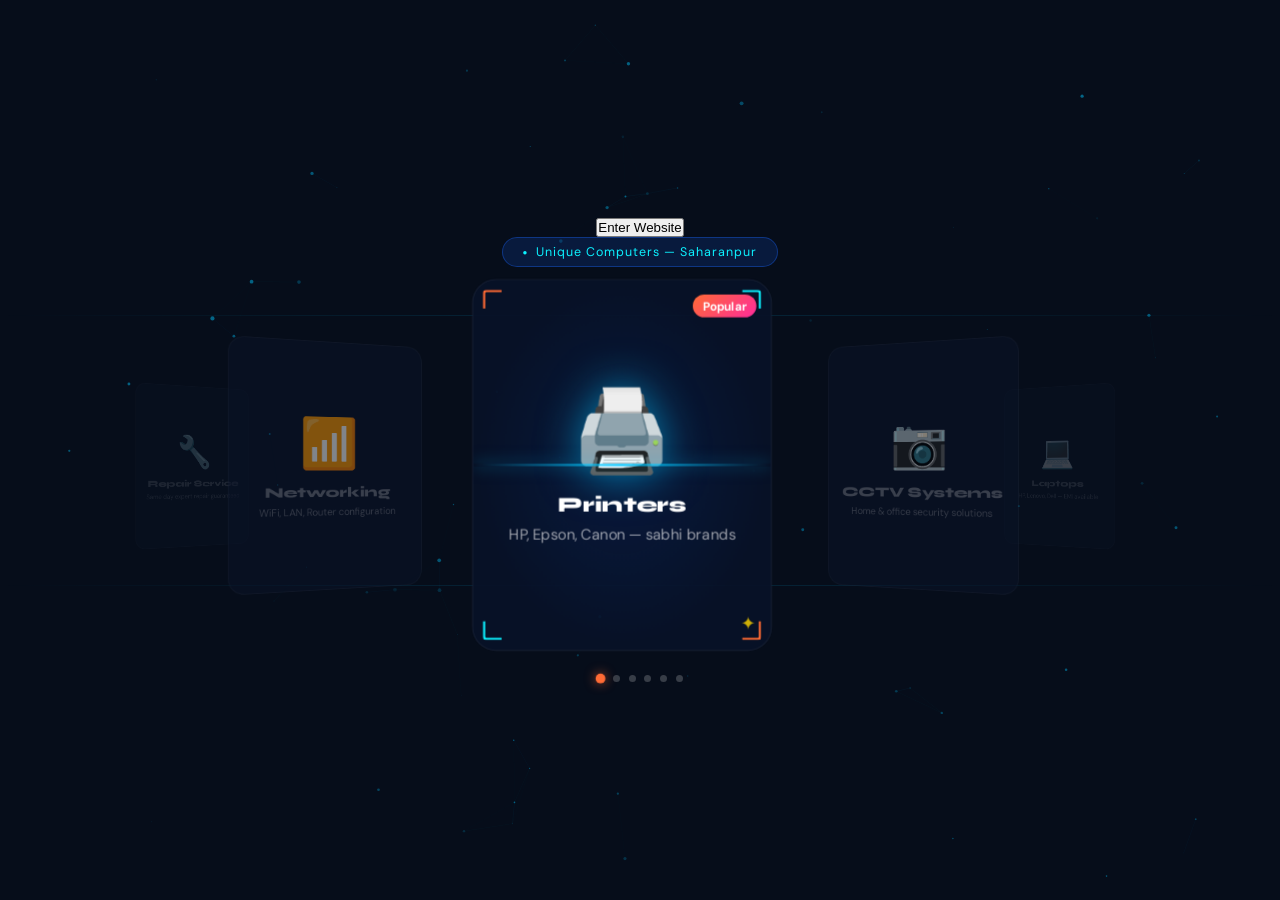
==== index.html @ 64c336fc "Remove website entry button from index.html Removed the fixed position button for entering the websi" ====
<a href="index.html">
<button>Enter Website</button>
</a>
<html lang="en">
<head>
<meta charset="UTF-8">
<meta name="viewport" content="width=device-width, initial-scale=1.0">
<title>Unique Computers - Saharanpur</title>
<link href="https://fonts.googleapis.com/css2?family=Syne:wght@700;800;900&family=DM+Sans:wght@400;500&display=swap" rel="stylesheet">
<style>
* { margin: 0; padding: 0; box-sizing: border-box; }
body {
  background: #060D1A; font-family: 'DM Sans', sans-serif;
  height: 100vh; width: 100vw; overflow: hidden;
  display: flex; flex-direction: column;
  align-items: center; justify-content: center;
}
canvas { position: fixed; inset: 0; z-index: 0; pointer-events: none; }
.h-line { position: fixed; left: 0; right: 0; height: 1px; background: linear-gradient(90deg, transparent, rgba(0,198,255,0.15), transparent); z-index: 1; }

/* ── PHASE 1: CAROUSEL ── */
#phase1 {
  position: relative; z-index: 2;
  display: flex; flex-direction: column; align-items: center; width: 100%;
  transition: opacity 0.8s ease;
}
#phase1.fadeout { opacity: 0; pointer-events: none; }

.hero-tag {
  display: inline-flex; align-items: center; gap: 0.5rem;
  background: rgba(20,82,204,0.2); border: 1px solid rgba(20,82,204,0.5);
  color: #0CF2FF; padding: 0.4rem 1.2rem; border-radius: 100px;
  font-size: 0.78rem; letter-spacing: 1px; margin-bottom: 1.5rem;
}
.hero-tag::before { content: '●'; font-size: 0.5rem; animation: blink 1.5s infinite; }
@keyframes blink { 0%,100%{opacity:1}50%{opacity:0.2} }

.carousel-scene {
  width: 100%; display: flex; align-items: center; justify-content: center;
  perspective: 1200px; height: 360px;
}
.carousel-3d { position: relative; width: 280px; height: 320px; transform-style: preserve-3d; }
.card-3d { position: absolute; width: 250px; height: 310px; border-radius: 20px; cursor: pointer; }
.card-inner {
  position: absolute; inset: 0; border-radius: 20px;
  background: rgba(8,18,40,0.92); border: 1px solid rgba(255,255,255,0.06);
  display: flex; flex-direction: column; align-items: center; justify-content: center;
  overflow: hidden; z-index: 1;
}
.card-glow { position: absolute; inset: -2px; border-radius: 22px; z-index: 0; opacity: 0; transition: opacity 0.4s; }
.card-3d.active .card-glow { opacity: 1; animation: rotateBorder 3s linear infinite; }
@keyframes rotateBorder {
  0%   { background: conic-gradient(from 0deg,   #FF6B35,#1452CC,#0CF2FF,#1452CC,#FF6B35); }
  100% { background: conic-gradient(from 360deg, #FF6B35,#1452CC,#0CF2FF,#1452CC,#FF6B35); }
}
.scan {
  position: absolute; left: 0; right: 0; height: 2px;
  background: linear-gradient(90deg,transparent,rgba(0,198,255,0.9),transparent);
  box-shadow: 0 0 12px rgba(0,198,255,0.6); z-index: 3; opacity: 0;
}
.card-3d.active .scan { opacity: 1; animation: scanLine 2.5s ease-in-out infinite; }
@keyframes scanLine { 0%{top:0%;opacity:0}10%{opacity:1}90%{opacity:1}100%{top:100%;opacity:0} }
.c { position: absolute; width: 16px; height: 16px; z-index: 4; opacity: 0; transition: opacity 0.4s; }
.card-3d.active .c { opacity: 1; }
.c.tl{top:8px;left:8px;border-top:2px solid #FF6B35;border-left:2px solid #FF6B35;border-radius:3px 0 0 0}
.c.tr{top:8px;right:8px;border-top:2px solid #0CF2FF;border-right:2px solid #0CF2FF;border-radius:0 3px 0 0}
.c.bl{bottom:8px;left:8px;border-bottom:2px solid #0CF2FF;border-left:2px solid #0CF2FF;border-radius:0 0 0 3px}
.c.br{bottom:8px;right:8px;border-bottom:2px solid #FF6B35;border-right:2px solid #FF6B35;border-radius:0 0 3px 0}
.card-emoji {
  font-size: 3.8rem; margin-bottom: 0.7rem; position: relative; z-index: 2;
  transition: transform 0.4s; filter: drop-shadow(0 0 0px rgba(0,198,255,0));
}
.card-3d.active .card-emoji {
  filter: drop-shadow(0 0 16px rgba(0,198,255,0.6));
  transform: scale(1.1); animation: floatEmoji 3s ease-in-out infinite;
}
@keyframes floatEmoji { 0%,100%{transform:scale(1.1) translateY(0)}50%{transform:scale(1.1) translateY(-7px)} }
.card-title {
  font-family:'Syne',sans-serif; font-weight:800; font-size:1.1rem; color:white;
  margin-bottom:0.3rem; text-align:center; position:relative; z-index:2; opacity:0.4; transition:opacity 0.4s;
}
.card-3d.active .card-title { opacity: 1; }
.card-desc {
  font-size:0.78rem; color:rgba(255,255,255,0.35); text-align:center;
  padding:0 1rem; line-height:1.5; position:relative; z-index:2; transition:color 0.4s;
}
.card-3d.active .card-desc { color: rgba(255,255,255,0.6); }
.card-badge {
  position:absolute; top:12px; right:12px;
  background:linear-gradient(135deg,#FF6B35,#FF2D9B);
  color:white; font-size:0.62rem; font-weight:700;
  padding:0.18rem 0.5rem; border-radius:100px; z-index:4; opacity:0; transition:opacity 0.4s;
}
.card-3d.active .card-badge { opacity: 1; }
.card-bg-glow {
  position:absolute; inset:0; border-radius:20px; opacity:0; transition:opacity 0.4s;
  background:radial-gradient(ellipse at center,rgba(20,82,204,0.15) 0%,transparent 70%); z-index:1;
}
.card-3d.active .card-bg-glow { opacity: 1; }
.sparkle { position:absolute; bottom:12px; right:12px; color:rgba(255,215,0,0.8); font-size:0.95rem; z-index:4; opacity:0; }
.card-3d.active .sparkle { opacity:1; animation:sparkAnim 2s ease-in-out infinite; }
@keyframes sparkAnim { 0%,100%{transform:scale(1);opacity:0.5}50%{transform:scale(1.4);opacity:1} }
.nav-dots { display:flex; gap:0.55rem; margin-top:1.5rem; }
.dot { width:7px; height:7px; border-radius:50%; background:rgba(255,255,255,0.2); border:none; cursor:pointer; transition:all 0.3s; }
.dot.active { background:#FF6B35; transform:scale(1.4); box-shadow:0 0 8px rgba(255,107,53,0.7); }

/* ── PHASE 2: Flash + Big Title ── */
#phase2 {
  position: fixed; inset: 0; z-index: 100;
  display: flex; flex-direction: column; align-items: center; justify-content: center;
  background: #060D1A;
  opacity: 0; pointer-events: none;
  transition: opacity 0.5s ease;
}
#phase2.show { opacity: 1; pointer-events: all; }

.flash-overlay {
  position: absolute; inset: 0; background: white; opacity: 0; pointer-events: none; z-index: 5;
}
@keyframes flashAnim {
  0%   { opacity: 0; }
  12%  { opacity: 1; }
  28%  { opacity: 0; }
  45%  { opacity: 0.7; }
  60%  { opacity: 0; }
  75%  { opacity: 0.3; }
  100% { opacity: 0; }
}
.flash-overlay.go { animation: flashAnim 1s ease forwards; }

/* Glow rings */
.glow-ring {
  position: absolute; border-radius: 50%;
  border: 1px solid rgba(12,242,255,0.12);
  pointer-events: none; z-index: 2;
}
.glow-ring:nth-child(2) { width:260px; height:260px; top:50%; left:50%; transform:translate(-50%,-50%); animation:ringPulse 2.5s ease-out infinite; }
.glow-ring:nth-child(3) { width:460px; height:460px; top:50%; left:50%; transform:translate(-50%,-50%); animation:ringPulse 2.5s ease-out 0.4s infinite; }
.glow-ring:nth-child(4) { width:660px; height:660px; top:50%; left:50%; transform:translate(-50%,-50%); animation:ringPulse 2.5s ease-out 0.8s infinite; }
@keyframes ringPulse { 0%{opacity:0.5;transform:translate(-50%,-50%) scale(0.85)} 100%{opacity:0;transform:translate(-50%,-50%) scale(1.15)} }

/* Big brand name */
.big-title-wrap {
  position: relative; z-index: 6; text-align: center;
  opacity: 0; transform: scale(0.4);
  transition: opacity 0.7s ease, transform 0.7s cubic-bezier(0.34,1.56,0.64,1);
}
.big-title-wrap.show { opacity: 1; transform: scale(1); }

.big-title {
  font-family: 'Syne', sans-serif; font-weight: 900;
  font-size: clamp(3rem, 9vw, 6.5rem);
  line-height: 1; letter-spacing: -2px;
  background: linear-gradient(135deg, #FFFFFF 0%, #0CF2FF 50%, #1452CC 100%);
  -webkit-background-clip: text; -webkit-text-fill-color: transparent; background-clip: text;
  filter: drop-shadow(0 0 50px rgba(12,242,255,0.45));
}
.big-subtitle {
  font-family: 'DM Sans', sans-serif; font-size: clamp(0.75rem, 2vw, 1rem);
  color: rgba(255,255,255,0.45); letter-spacing: 5px; text-transform: uppercase; margin-top: 0.6rem;
}

/* ── PHASE 3: Bottom bar ── */
#phase3 {
  position: absolute; bottom: 2.5rem; left: 0; right: 0;
  display: flex; align-items: center; justify-content: center;
  gap: 1.2rem; flex-wrap: wrap; z-index: 6;
  opacity: 0; transform: translateY(35px);
  transition: opacity 0.7s ease, transform 0.8s cubic-bezier(0.34,1.56,0.64,1);
}
#phase3.show { opacity: 1; transform: translateY(0); }

.social-tabs { display: flex; gap: 0.55rem; }
.social-tab {
  width: 44px; height: 44px; border-radius: 12px;
  display: flex; align-items: center; justify-content: center;
  text-decoration: none; font-size: 1.1rem;
  border: 1px solid rgba(255,255,255,0.1);
  background: rgba(255,255,255,0.05);
  transition: all 0.25s; position: relative; overflow: hidden;
}
.social-tab span { position: relative; z-index: 1; }
.social-tab::before { content:''; position:absolute; inset:0; opacity:0; transition:opacity 0.25s; }
.social-tab:hover { transform:translateY(-4px); border-color:transparent; box-shadow:0 8px 20px rgba(0,0,0,0.3); }
.social-tab:hover::before { opacity: 1; }
.social-tab.fb::before { background: #1877F2; }
.social-tab.ig::before { background: linear-gradient(135deg,#F58529,#DD2A7B,#8134AF); }
.social-tab.yt::before { background: #FF0000; }
.social-tab.wa::before { background: #25D366; }
.social-tab.tw::before { background: #1DA1F2; }

.divider { width: 1px; height: 30px; background: rgba(255,255,255,0.12); }

.enter-btn {
  display: inline-flex; align-items: center; gap: 0.6rem;
  background: linear-gradient(135deg,#1452CC,#0CF2FF);
  color: white; padding: 0.8rem 2rem; border-radius: 12px;
  text-decoration: none; font-family: 'Syne',sans-serif;
  font-weight: 700; font-size: 0.92rem; letter-spacing: 0.5px;
  border: none; cursor: pointer; transition: all 0.25s;
  box-shadow: 0 4px 25px rgba(20,82,204,0.45);
  position: relative; overflow: hidden;
}
.enter-btn::after { content:''; position:absolute; inset:0; background:linear-gradient(135deg,rgba(255,255,255,0.15),transparent); opacity:0; transition:opacity 0.25s; }
.enter-btn:hover { transform:translateY(-3px); box-shadow:0 10px 35px rgba(20,82,204,0.6); }
.enter-btn:hover::after { opacity: 1; }
.enter-arrow { transition:transform 0.25s; display:inline-block; }
.enter-btn:hover .enter-arrow { transform:translateX(5px); }
</style>
</head>
<body>

<canvas id="canvas"></canvas>
<div class="h-line" style="top:35%"></div>
<div class="h-line" style="top:65%"></div>

<!-- PHASE 1 -->
<div id="phase1">
  <div class="hero-tag">Unique Computers — Saharanpur</div>
  <div class="carousel-scene">
    <div class="carousel-3d" id="carousel3d"></div>
  </div>
  <div class="nav-dots" id="navDots"></div>
</div>

<!-- PHASE 2 + 3 -->
<div id="phase2">
  <div class="flash-overlay" id="flashOverlay"></div>
  <div class="glow-ring"></div>
  <div class="glow-ring"></div>
  <div class="glow-ring"></div>

  <div class="big-title-wrap" id="bigTitle">
    <div class="big-title">UNIQUE<br>COMPUTERS</div>
    <div class="big-subtitle">Saharanpur &nbsp;•&nbsp; Est. 2005</div>
  </div>

  <div id="phase3">
    <div class="social-tabs">
      <a href="https://facebook.com"         target="_blank" class="social-tab fb" title="Facebook"  ><span>📘</span></a>
      <a href="https://instagram.com"        target="_blank" class="social-tab ig" title="Instagram" ><span>📸</span></a>
      <a href="https://youtube.com"          target="_blank" class="social-tab yt" title="YouTube"   ><span>▶️</span></a>
      <a href="https://wa.me/919358485644"   target="_blank" class="social-tab wa" title="WhatsApp"  ><span>💬</span></a>
      <a href="https://twitter.com"          target="_blank" class="social-tab tw" title="Twitter/X" ><span>🐦</span></a>
    </div>
    <div class="divider"></div>
    <a href="index.html" class="enter-btn">🌐 Enter Website <span class="enter-arrow">→</span></a>
  </div>
</div>

<script>
const slides = [
  { emoji:'🖨️', title:'Printers',       desc:'HP, Epson, Canon — sabhi brands', badge:'Popular' },
  { emoji:'📷', title:'CCTV Systems',   desc:'Home & office security solutions', badge:'New'     },
  { emoji:'💻', title:'Laptops',         desc:'HP, Lenovo, Dell — EMI available', badge:'Sale'   },
  { emoji:'🖥️', title:'Desktops',       desc:'Custom assembled ya branded PCs',  badge:'Value'  },
  { emoji:'🔧', title:'Repair Service', desc:'Same day expert repair guaranteed', badge:'Fast'   },
  { emoji:'📶', title:'Networking',     desc:'WiFi, LAN, Router configuration',  badge:'Pro'    },
];

const n = slides.length;
let current = 0;
let autoTimer;
const TOTAL_STEPS = n * 2; // 2 full rounds then stop
let stepCount = 0;
let done = false;

const carousel = document.getElementById('carousel3d');
const dotsEl   = document.getElementById('navDots');

slides.forEach((s, i) => {
  const card = document.createElement('div');
  card.className = 'card-3d';
  card.innerHTML = `
    <div class="card-glow"></div>
    <div class="card-inner">
      <div class="card-bg-glow"></div>
      <div class="scan"></div>
      <div class="c tl"></div><div class="c tr"></div>
      <div class="c bl"></div><div class="c br"></div>
      <div class="card-badge">${s.badge}</div>
      <div class="card-emoji">${s.emoji}</div>
      <div class="card-title">${s.title}</div>
      <div class="card-desc">${s.desc}</div>
      <div class="sparkle">✦</div>
    </div>`;
  carousel.appendChild(card);
});

slides.forEach((_, i) => {
  const d = document.createElement('button');
  d.className = 'dot';
  dotsEl.appendChild(d);
});

function updateCarousel() {
  const cards = carousel.querySelectorAll('.card-3d');
  cards.forEach((card, i) => {
    const offset = ((i - current + n) % n);
    let tx, tz, ry, scale, opacity, zIndex;
    if (offset === 0) {
      tx=0; tz=200; ry=0; scale=1; opacity=1; zIndex=10;
      card.classList.add('active');
    } else if (offset===1 || offset===n-1) {
      const dir = offset===1 ? 1 : -1;
      tx=dir*280; tz=60; ry=dir*-35; scale=0.76; opacity=0.5; zIndex=5;
      card.classList.remove('active');
    } else if (offset===2 || offset===n-2) {
      const dir = offset===2 ? 1 : -1;
      tx=dir*460; tz=-80; ry=dir*-55; scale=0.55; opacity=0.22; zIndex=2;
      card.classList.remove('active');
    } else {
      tx=0; tz=-300; ry=0; scale=0; opacity=0; zIndex=0;
      card.classList.remove('active');
    }
    card.style.transform = `translateX(${tx}px) translateZ(${tz}px) rotateY(${ry}deg) scale(${scale})`;
    card.style.opacity = opacity;
    card.style.zIndex = zIndex;
    card.style.transition = 'transform 0.7s cubic-bezier(0.25,0.46,0.45,0.94), opacity 0.7s ease';
  });
  dotsEl.querySelectorAll('.dot').forEach((d,i) => d.classList.toggle('active', i===current));
}

function autoStep() {
  if (done) return;
  current = (current + 1) % n;
  stepCount++;
  updateCarousel();
  if (stepCount >= TOTAL_STEPS) {
    clearInterval(autoTimer);
    setTimeout(triggerSequence, 700);
  }
}

updateCarousel();
autoTimer = setInterval(autoStep, 2800);

function triggerSequence() {
  done = true;
  // 1. Fade out carousel
  document.getElementById('phase1').classList.add('fadeout');

  setTimeout(() => {
    // 2. Show phase2
    document.getElementById('phase2').classList.add('show');

    // 3. Flash!
    setTimeout(() => {
      document.getElementById('flashOverlay').classList.add('go');

      // 4. Big title zooms in
      setTimeout(() => {
        document.getElementById('bigTitle').classList.add('show');

        // 5. Buttons slide up
        setTimeout(() => {
          document.getElementById('phase3').classList.add('show');
        }, 1000);
      }, 350);
    }, 150);
  }, 700);
}

// Particles
const canvas = document.getElementById('canvas');
const ctx    = canvas.getContext('2d');
function resize() { canvas.width=window.innerWidth; canvas.height=window.innerHeight; }
resize(); window.addEventListener('resize', resize);

const pts = Array.from({length:75}, () => ({
  x:  Math.random()*canvas.width, y:  Math.random()*canvas.height,
  r:  Math.random()*1.8+0.3,
  dx: (Math.random()-.5)*0.35, dy: (Math.random()-.5)*0.35,
  op: Math.random()*0.4+0.08
}));

(function anim(){
  ctx.clearRect(0,0,canvas.width,canvas.height);
  pts.forEach(p => {
    p.x+=p.dx; p.y+=p.dy;
    if(p.x<0)p.x=canvas.width; if(p.x>canvas.width)p.x=0;
    if(p.y<0)p.y=canvas.height; if(p.y>canvas.height)p.y=0;
    ctx.beginPath(); ctx.arc(p.x,p.y,p.r,0,Math.PI*2);
    ctx.fillStyle=`rgba(0,198,255,${p.op})`; ctx.fill();
    pts.forEach(p2=>{
      const dx=p.x-p2.x, dy=p.y-p2.y, d=Math.sqrt(dx*dx+dy*dy);
      if(d<90){ ctx.beginPath(); ctx.moveTo(p.x,p.y); ctx.lineTo(p2.x,p2.y); ctx.strokeStyle=`rgba(0,198,255,${0.05*(1-d/90)})`; ctx.lineWidth=0.5; ctx.stroke(); }
    });
  });
  requestAnimationFrame(anim);
})();
</script>
</body>
</html>
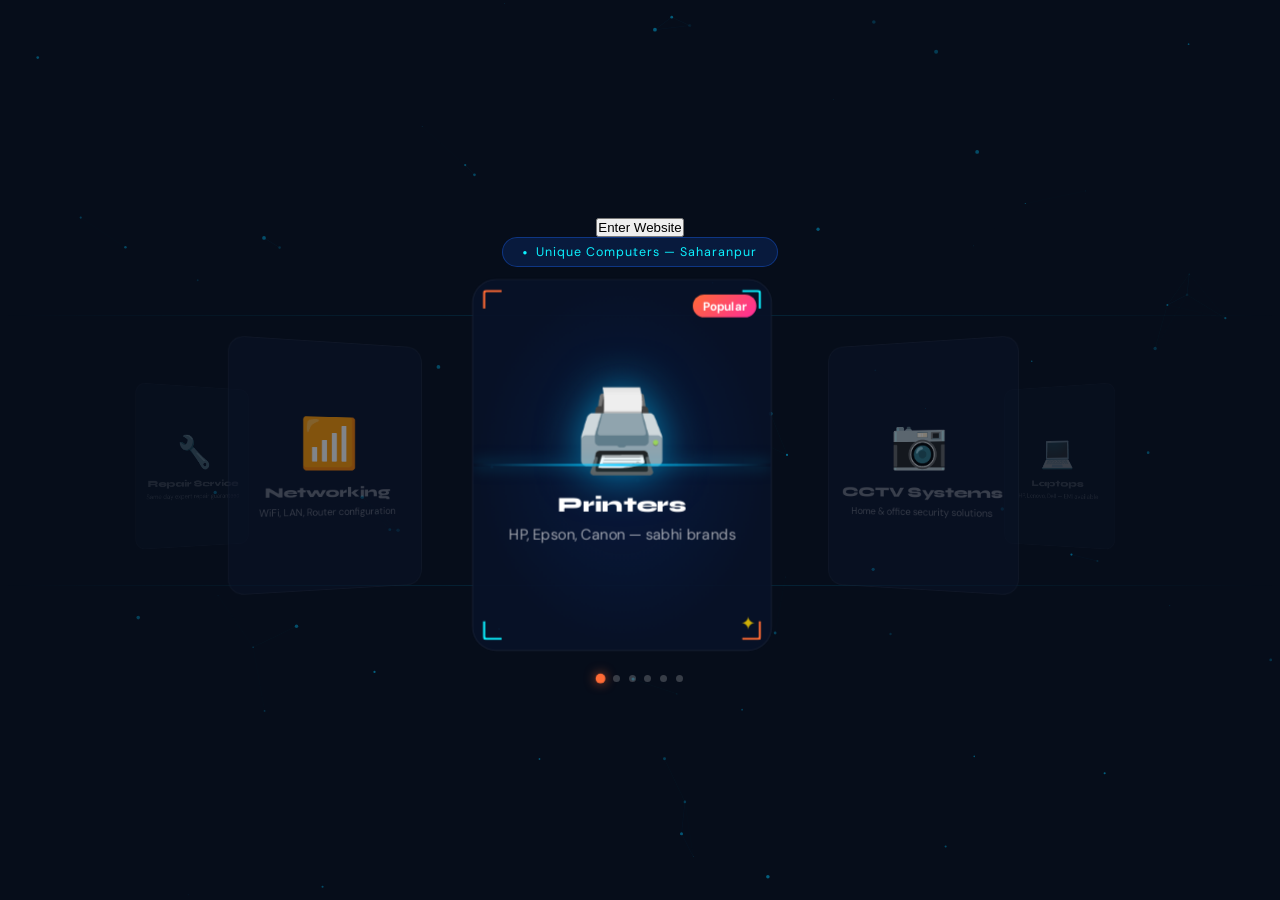
==== commit 6542648e: "Update link in index.html to point to website.html" ====
--- a/index.html
+++ b/index.html
@@ -1,4 +1,4 @@
-<a href="index.html">
+<a href="website.html">
 <button>Enter Website</button>
 </a>
 <html lang="en">
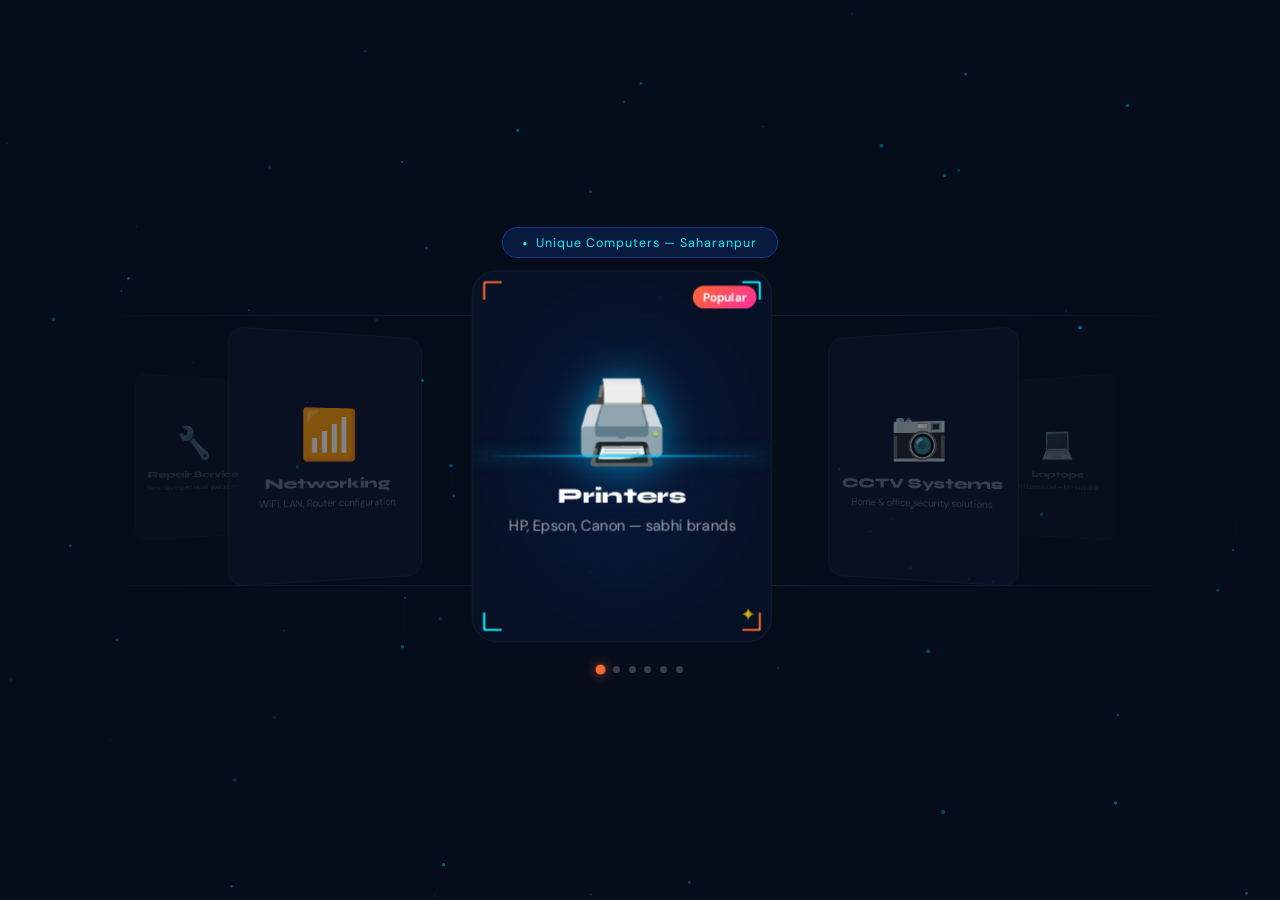
==== commit 2d204dc9: "Remove button link to website" ====
--- a/index.html
+++ b/index.html
@@ -1,6 +1,4 @@
-<a href="website.html">
-<button>Enter Website</button>
-</a>
+<!DOCTYPE html>
 <html lang="en">
 <head>
 <meta charset="UTF-8">
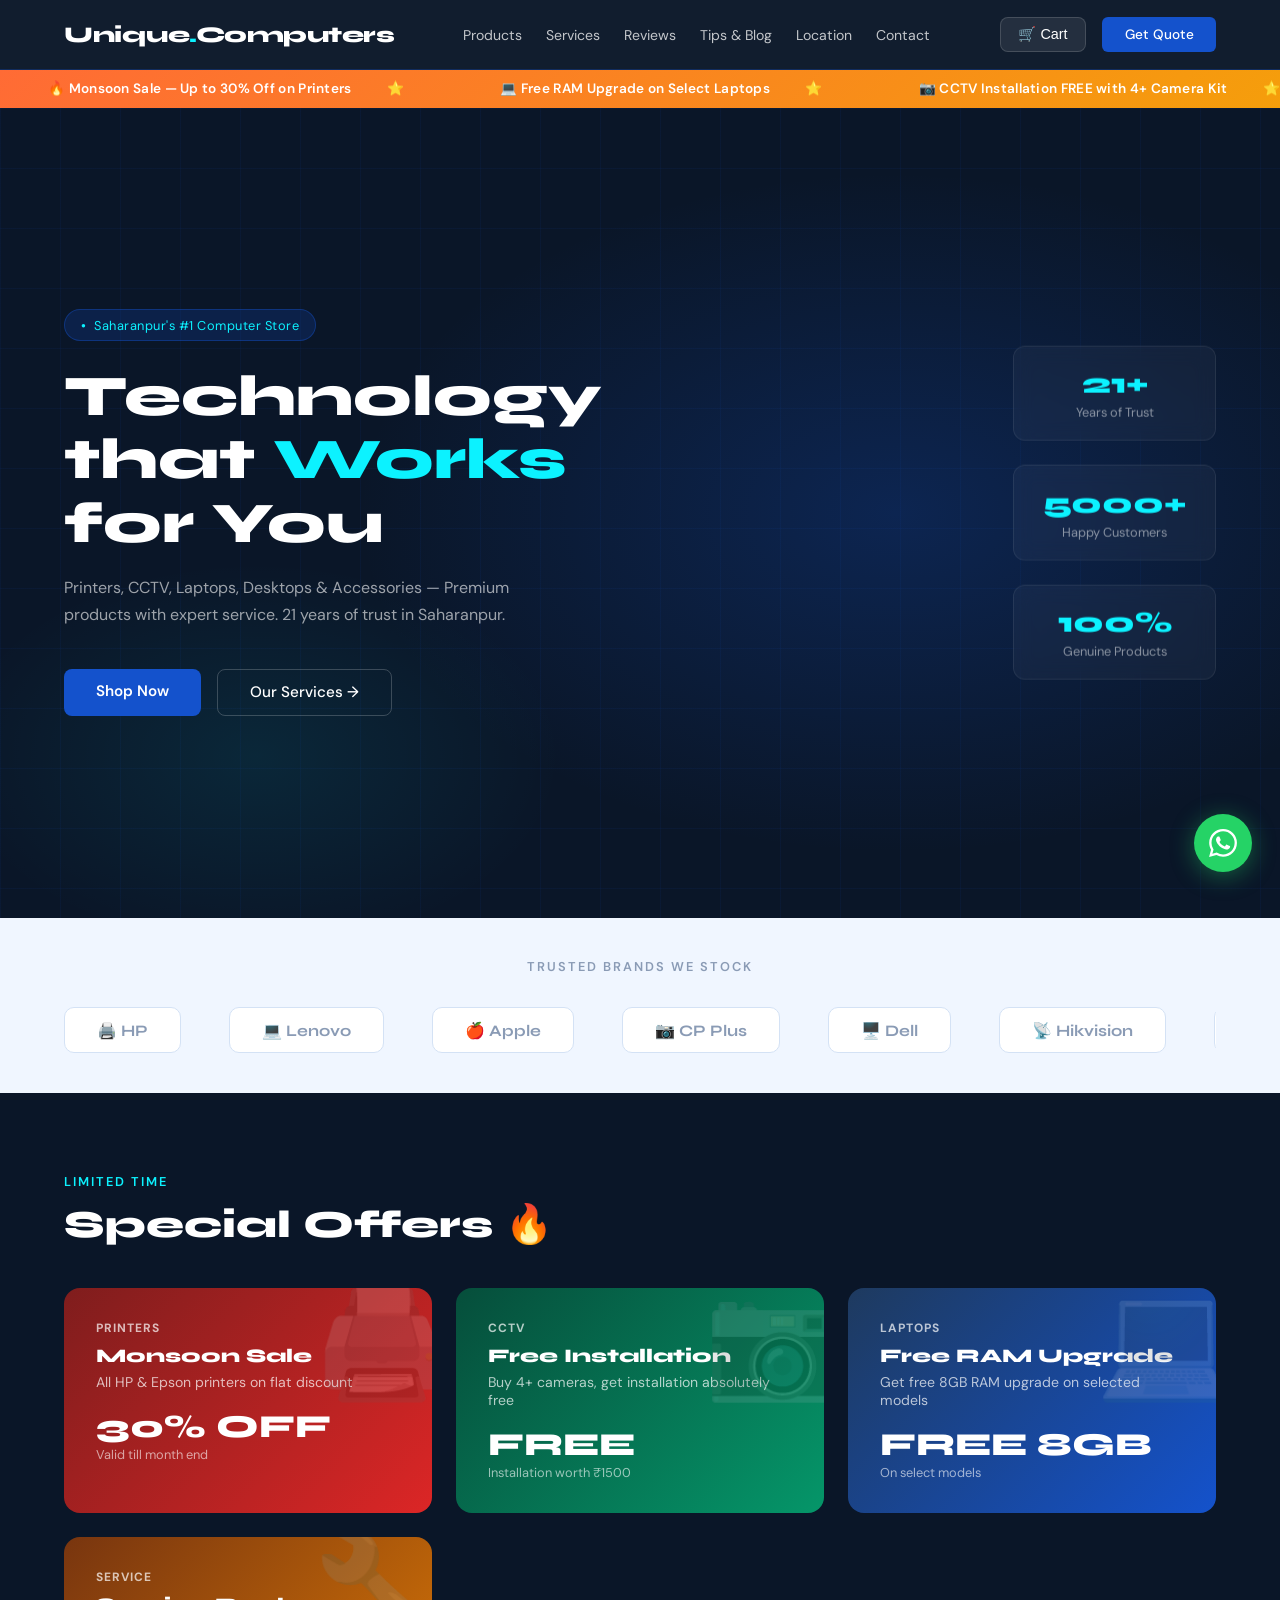
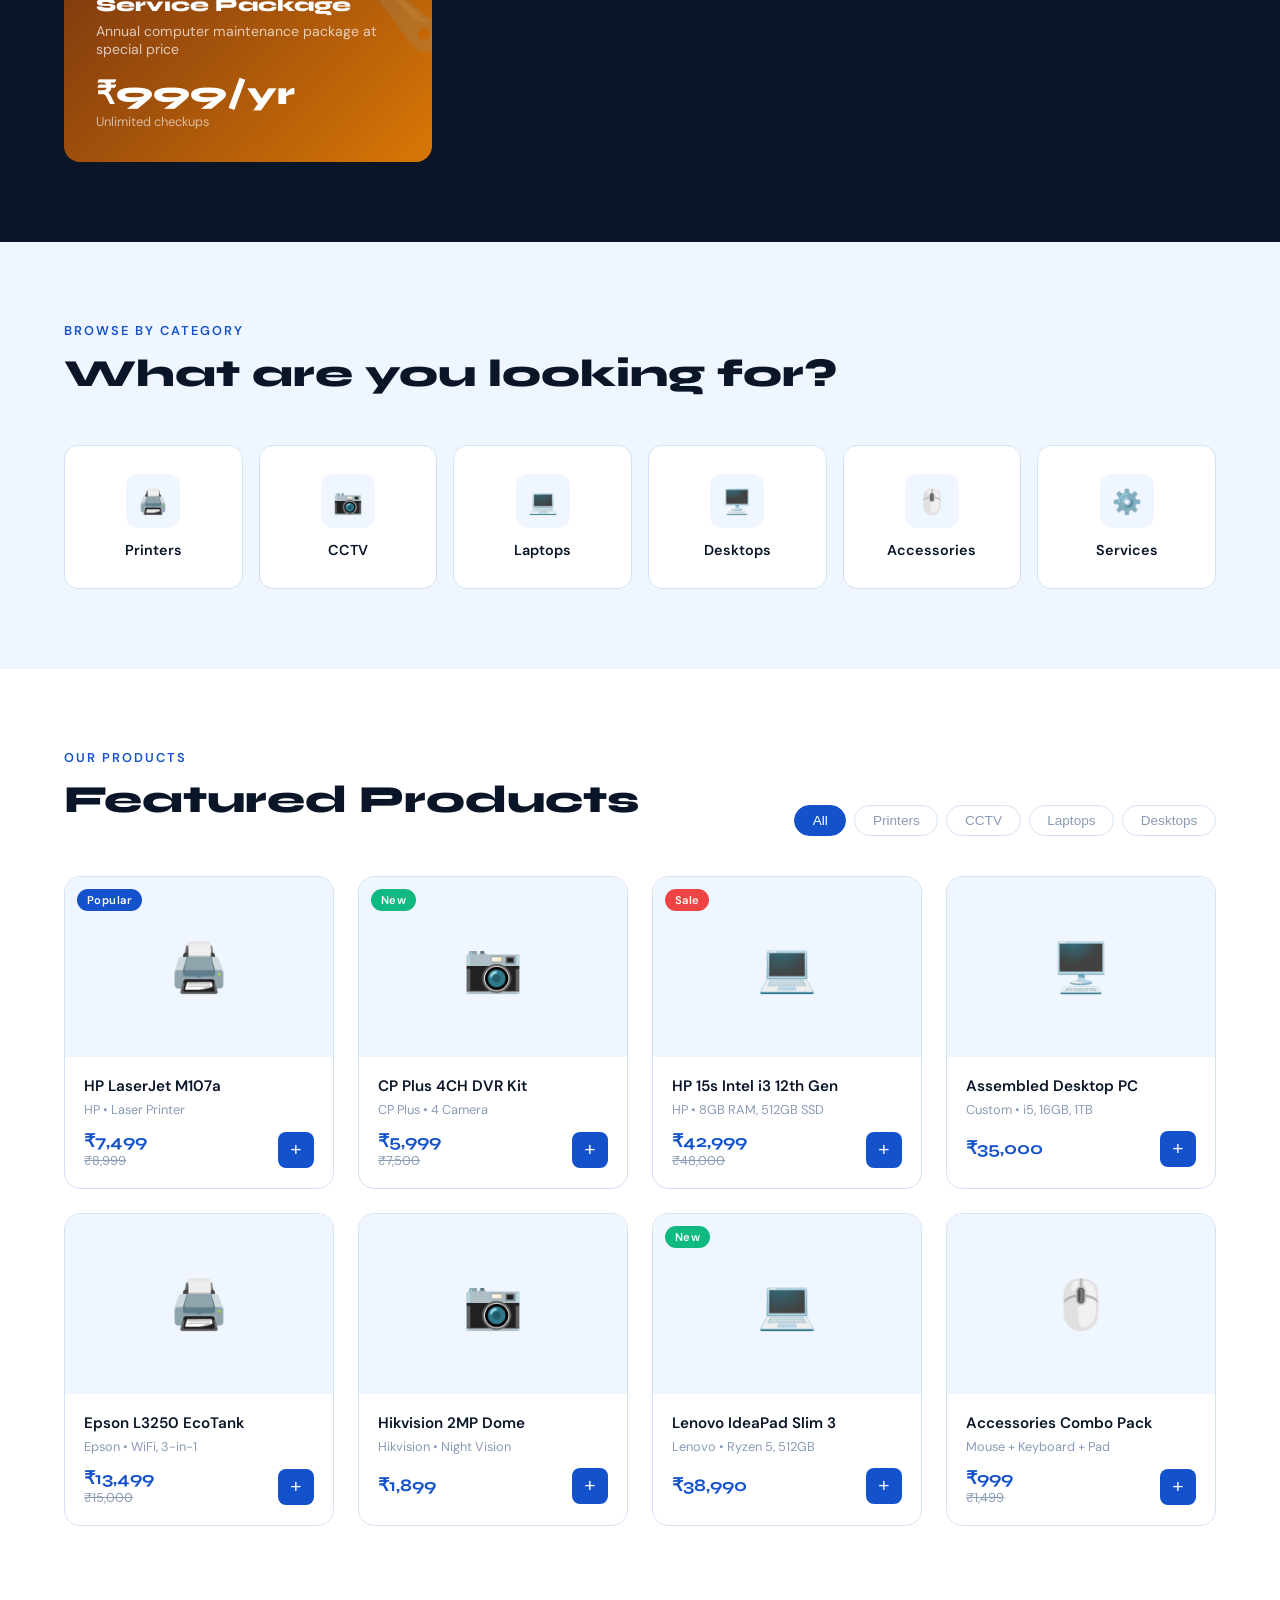
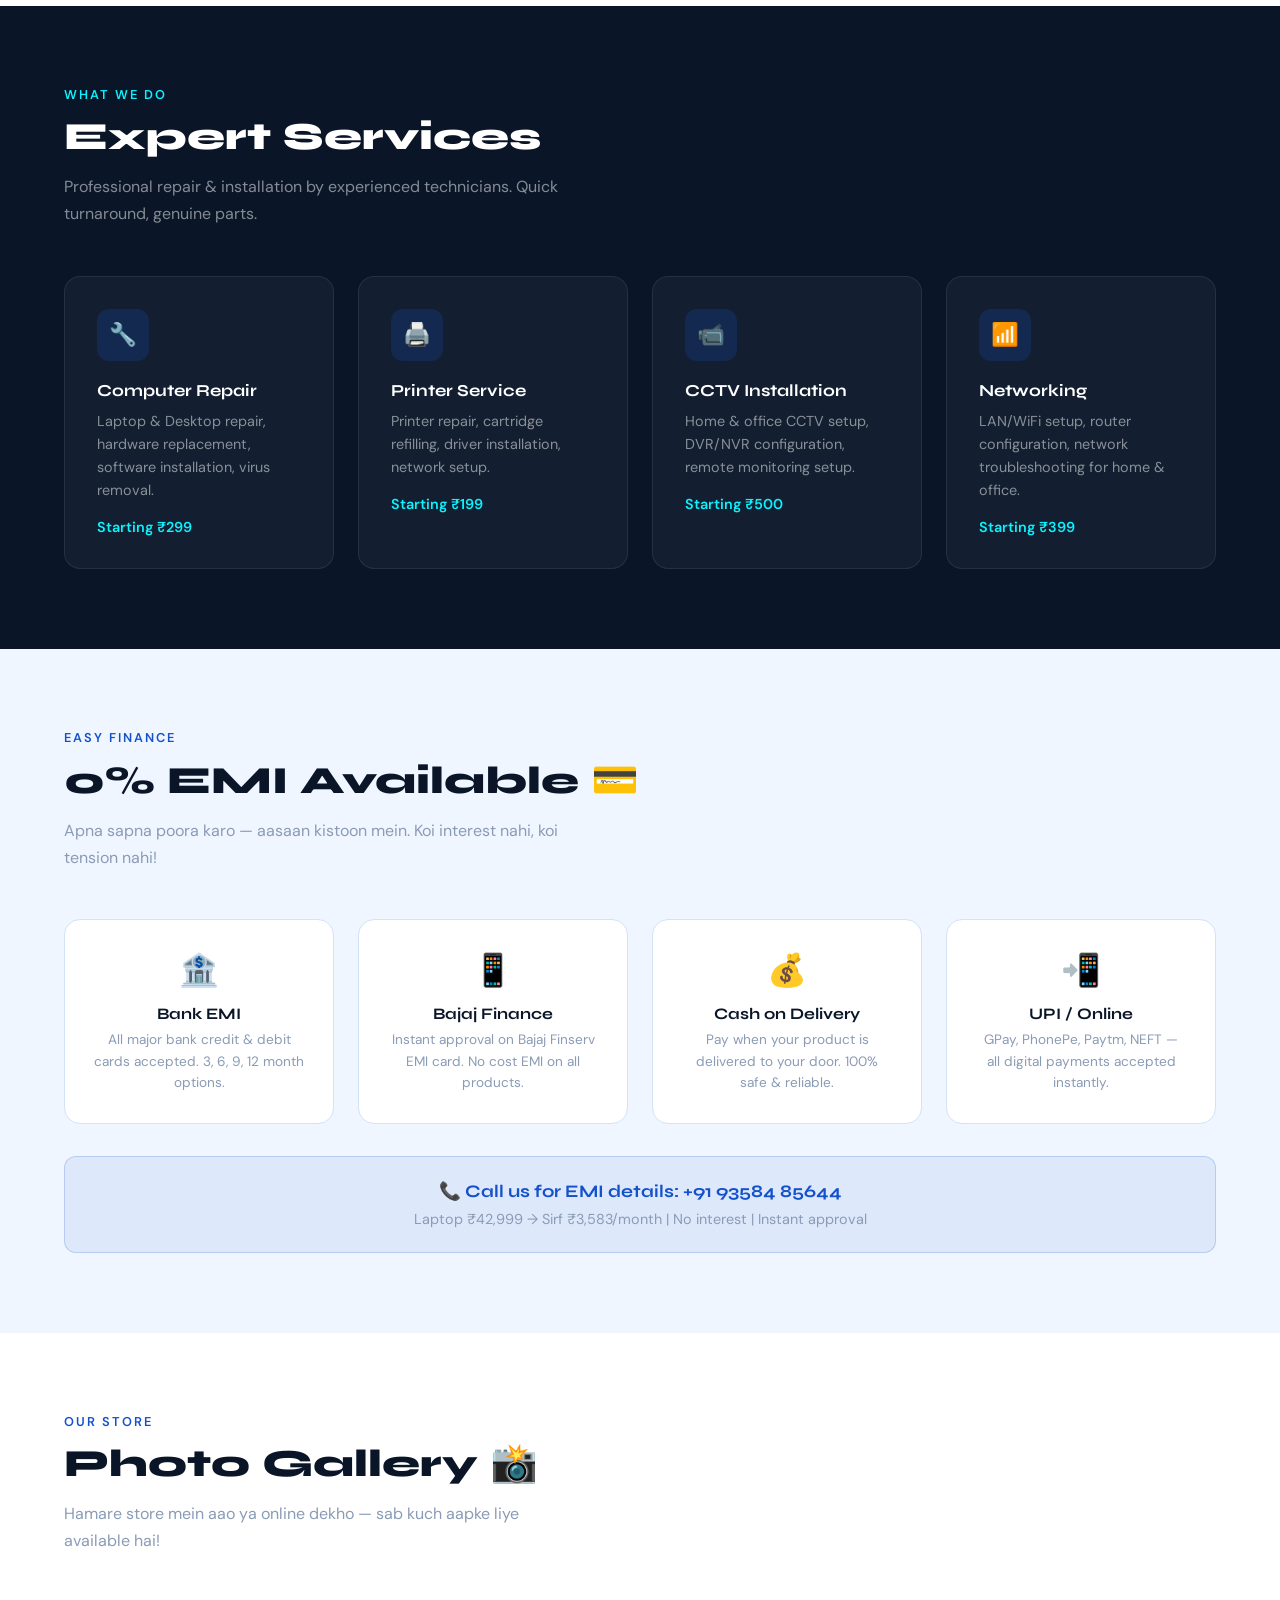
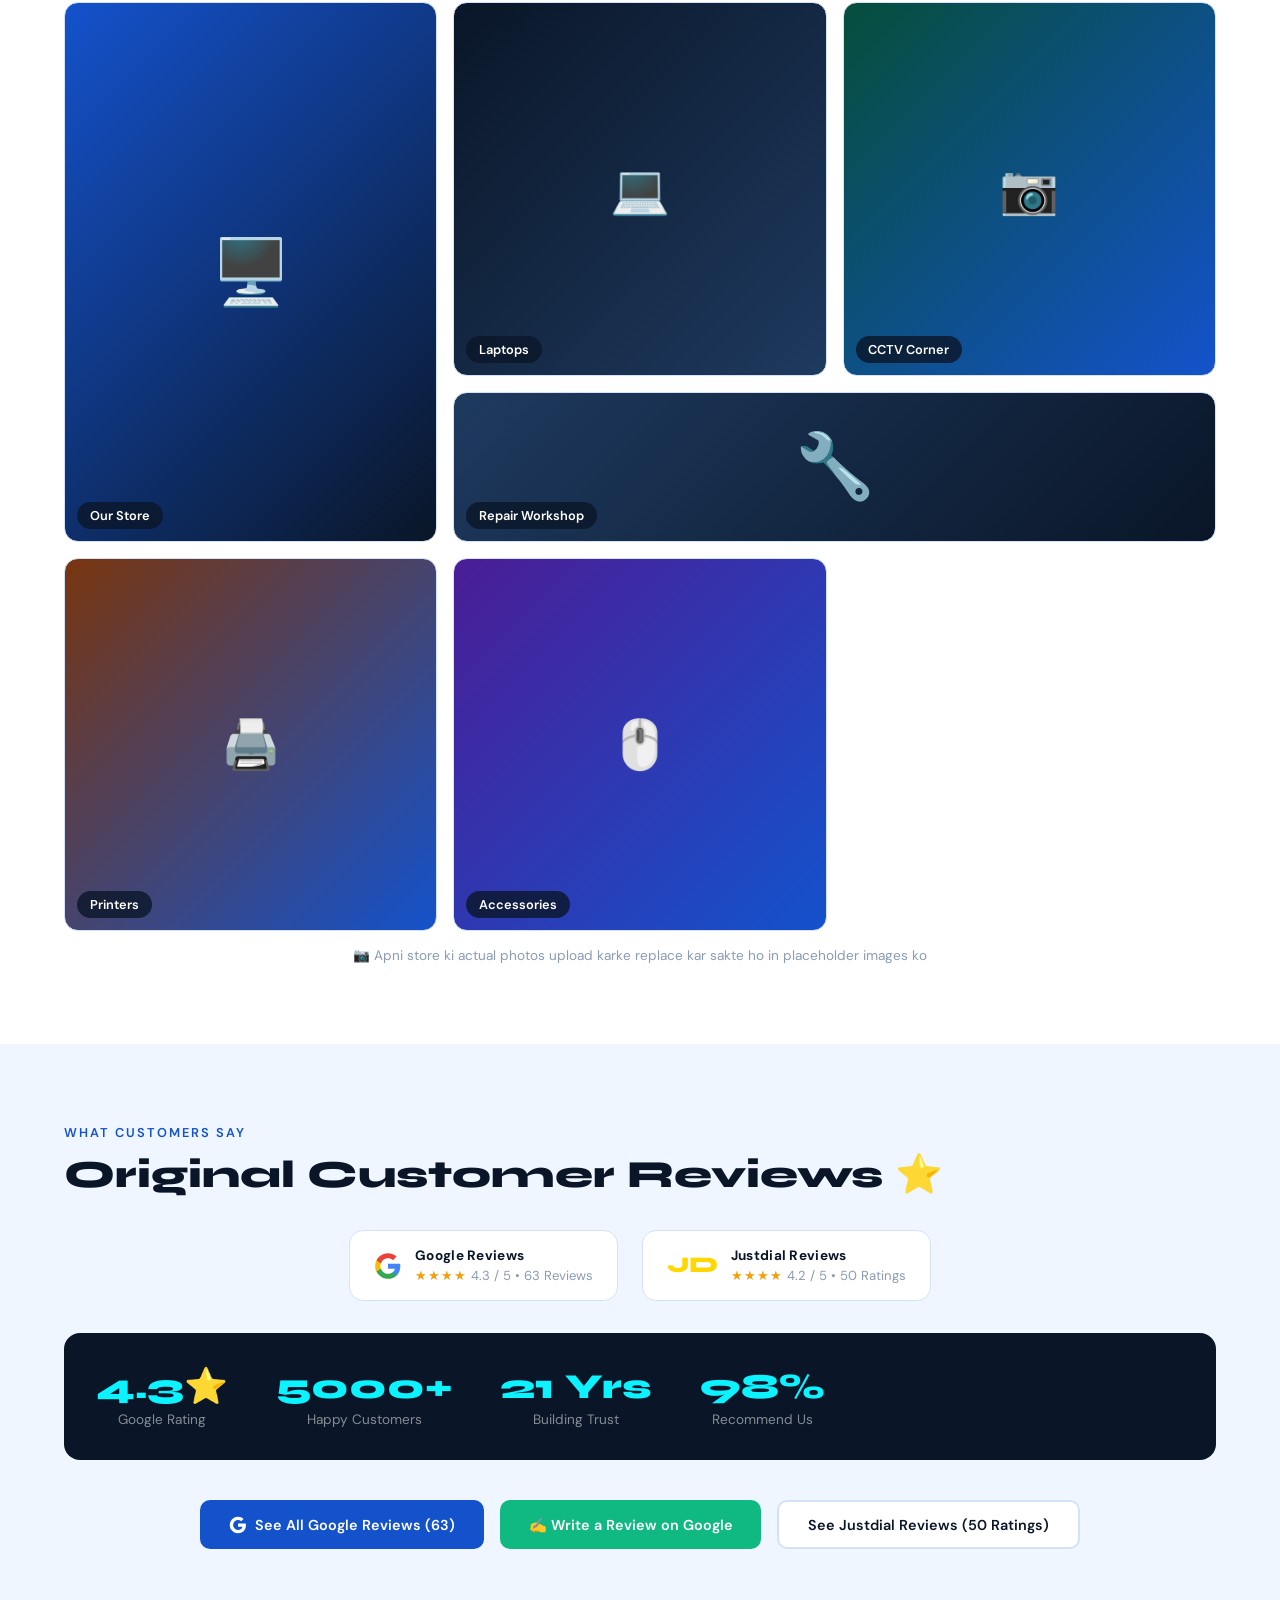
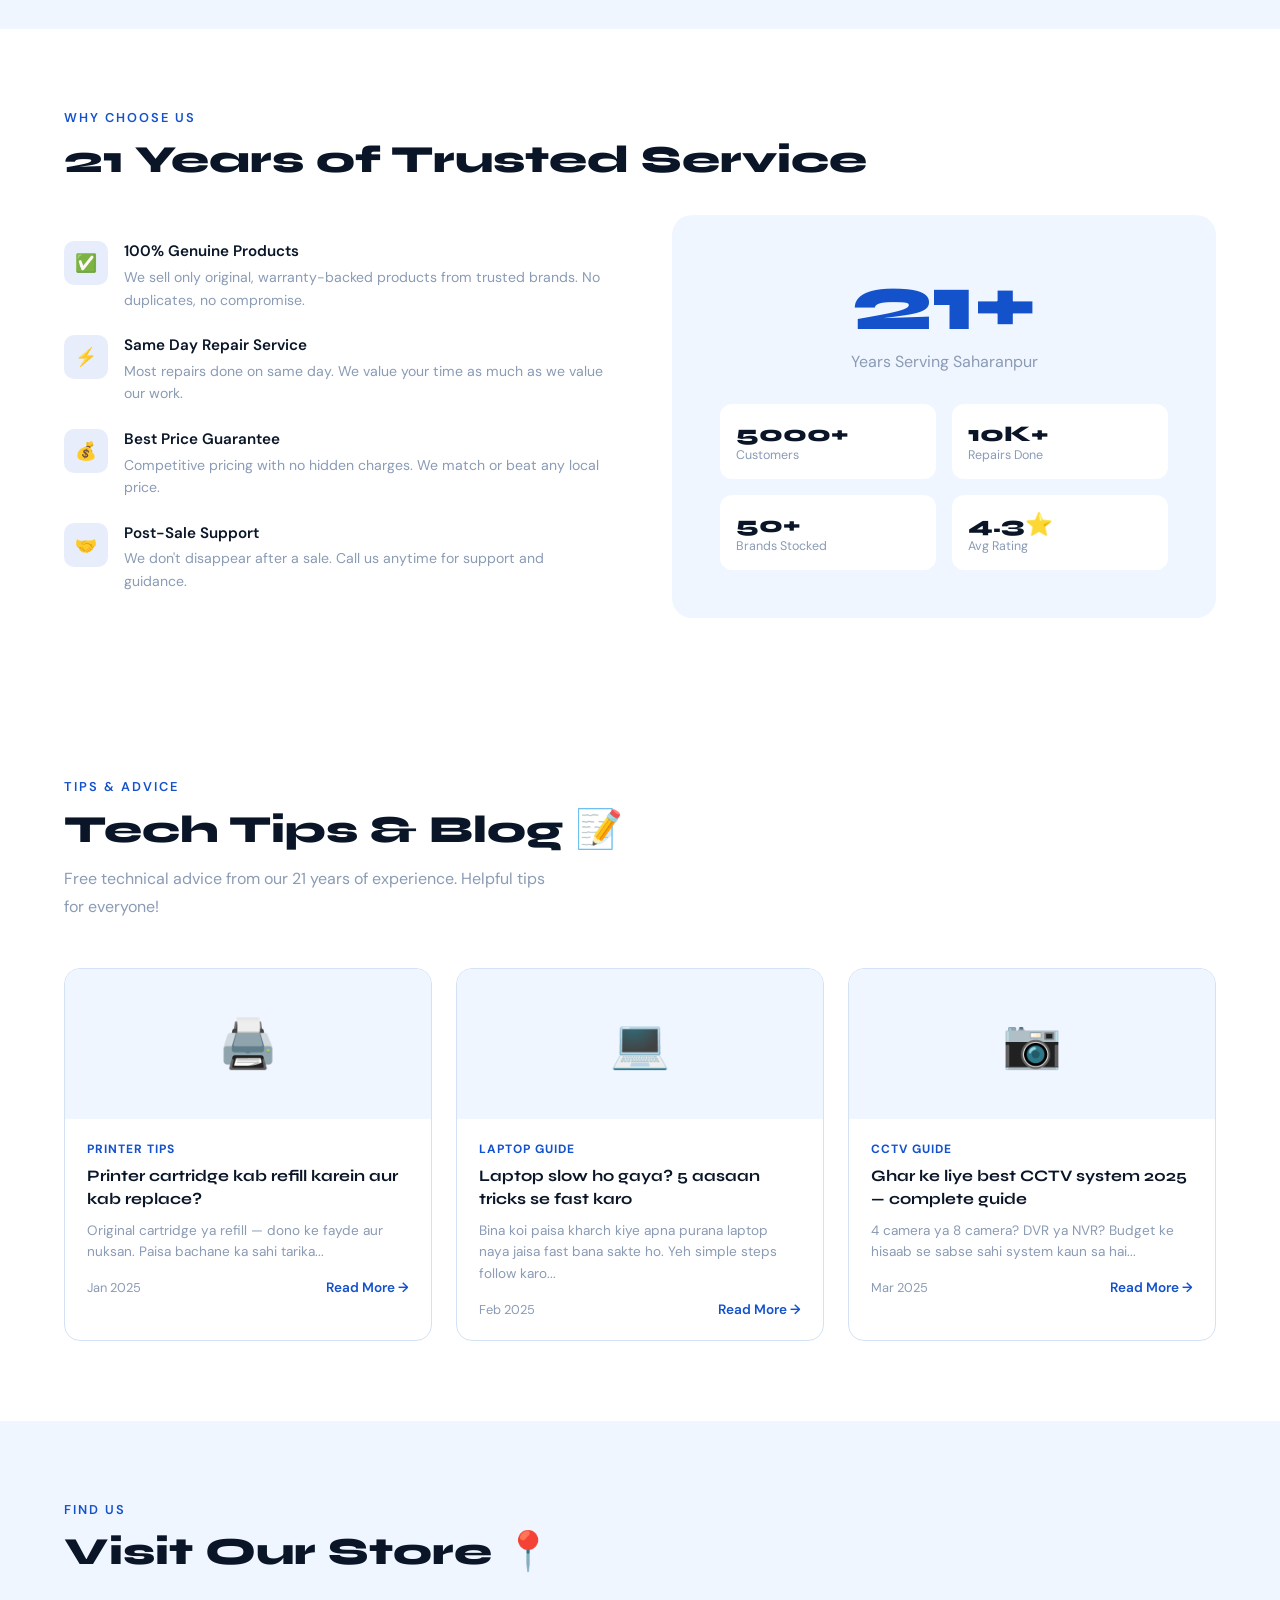
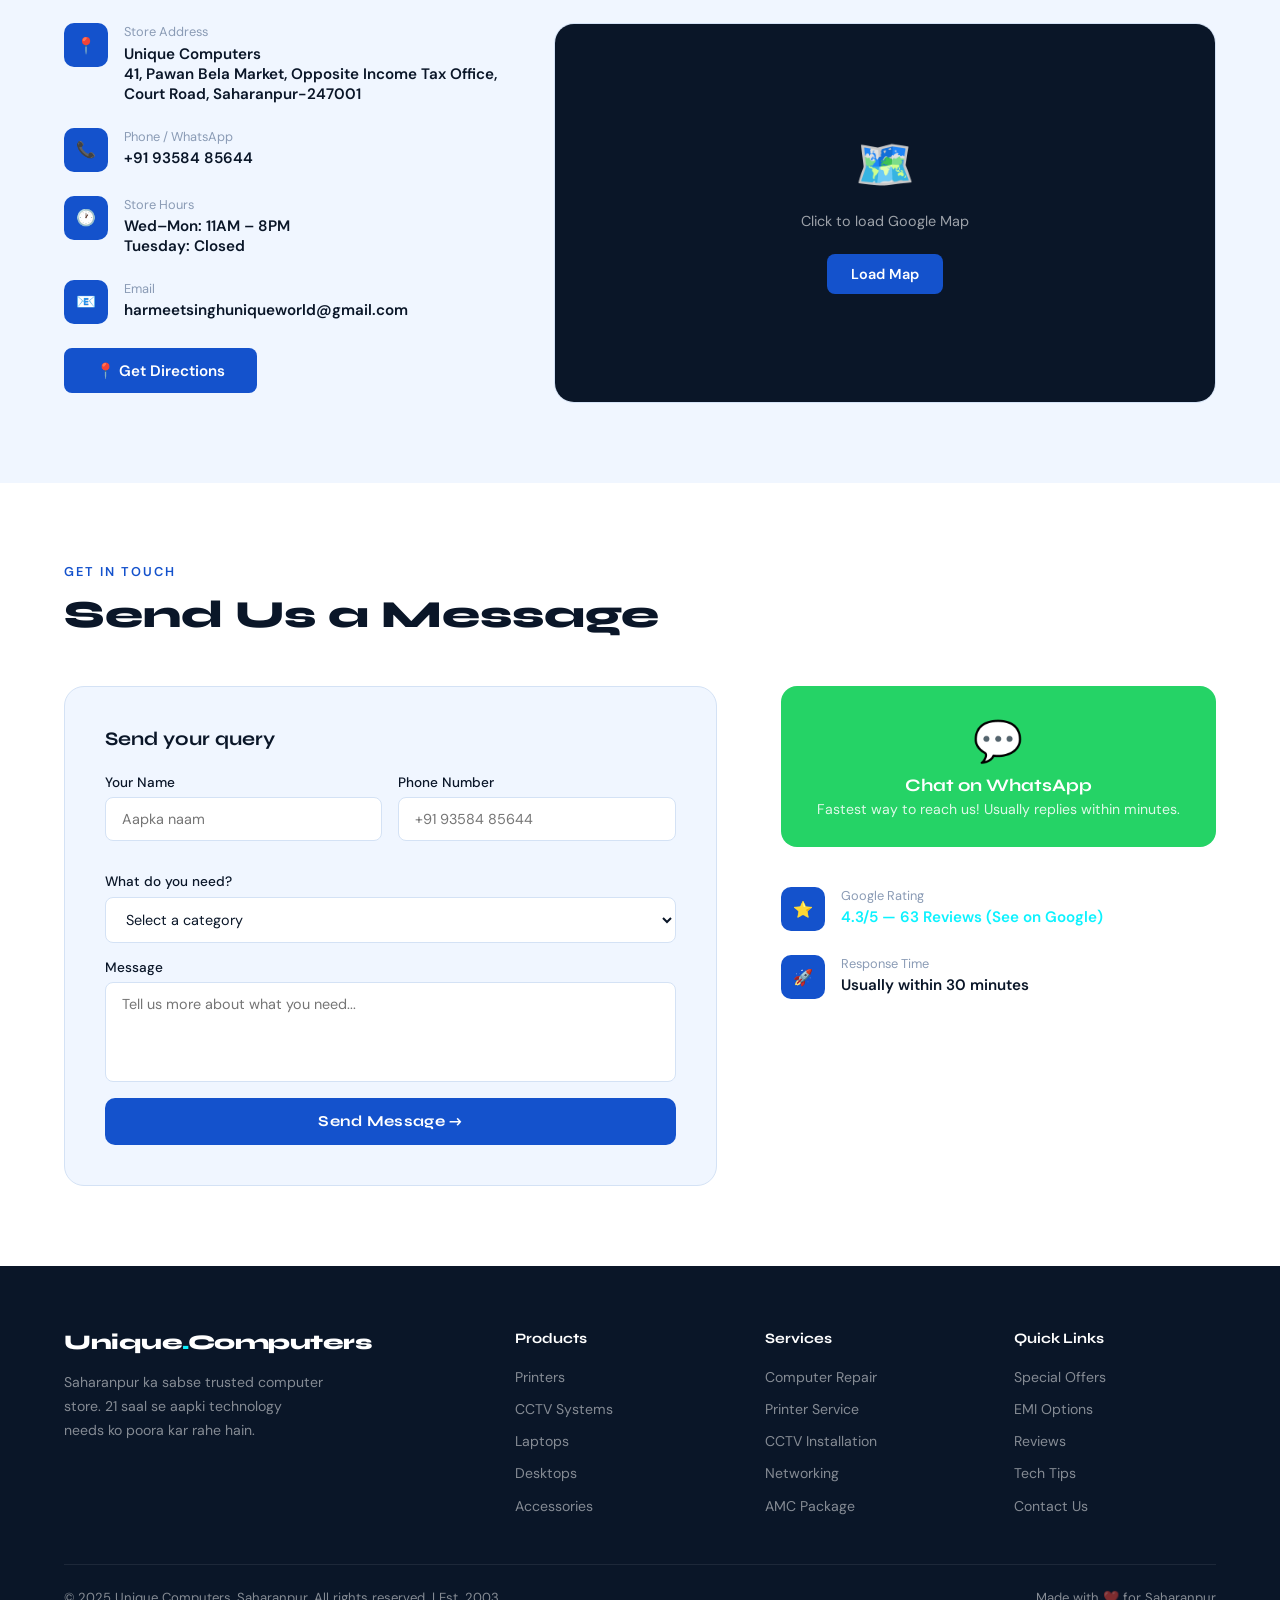
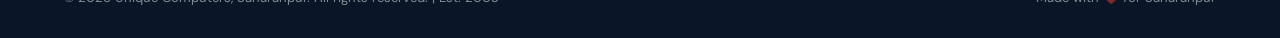
==== commit 03e8082e: "Rename website.html to index.html" ====
--- a/index.html
+++ b/index.html
@@ -1,392 +1,1039 @@
-<!DOCTYPE html>
+</html>
 <html lang="en">
 <head>
 <meta charset="UTF-8">
 <meta name="viewport" content="width=device-width, initial-scale=1.0">
 <title>Unique Computers - Saharanpur</title>
-<link href="https://fonts.googleapis.com/css2?family=Syne:wght@700;800;900&family=DM+Sans:wght@400;500&display=swap" rel="stylesheet">
+<link href="https://fonts.googleapis.com/css2?family=Syne:wght@400;600;700;800&family=DM+Sans:wght@300;400;500&display=swap" rel="stylesheet">
+<script src="https://elfsightcdn.com/platform.js" async></script>
 <style>
+:root {
+  --navy: #0A1628;
+  --blue: #1452CC;
+  --sky: #2D7DD2;
+  --accent: #0CF2FF;
+  --white: #FFFFFF;
+  --light: #F0F6FF;
+  --gray: #8A9BB5;
+  --border: #D4E2F5;
+  --green: #10B981;
+  --red: #EF4444;
+  --orange: #F59E0B;
+}
 * { margin: 0; padding: 0; box-sizing: border-box; }
-body {
-  background: #060D1A; font-family: 'DM Sans', sans-serif;
-  height: 100vh; width: 100vw; overflow: hidden;
-  display: flex; flex-direction: column;
-  align-items: center; justify-content: center;
-}
-canvas { position: fixed; inset: 0; z-index: 0; pointer-events: none; }
-.h-line { position: fixed; left: 0; right: 0; height: 1px; background: linear-gradient(90deg, transparent, rgba(0,198,255,0.15), transparent); z-index: 1; }
-
-/* ── PHASE 1: CAROUSEL ── */
-#phase1 {
-  position: relative; z-index: 2;
-  display: flex; flex-direction: column; align-items: center; width: 100%;
-  transition: opacity 0.8s ease;
-}
-#phase1.fadeout { opacity: 0; pointer-events: none; }
-
+html { scroll-behavior: smooth; }
+body { font-family: 'DM Sans', sans-serif; background: var(--white); color: var(--navy); overflow-x: hidden; }
+
+/* ─── NAV ─── */
+nav {
+  position: fixed; top: 0; width: 100%; z-index: 1000;
+  background: rgba(10,22,40,0.97); backdrop-filter: blur(20px);
+  padding: 0 5%; display: flex; align-items: center; justify-content: space-between;
+  height: 70px; border-bottom: 1px solid rgba(20,82,204,0.3);
+}
+.logo { font-family: 'Syne', sans-serif; font-weight: 800; font-size: 1.4rem; color: var(--white); letter-spacing: -0.5px; text-decoration: none; }
+.logo span { color: var(--accent); }
+.nav-links { display: flex; gap: 1.5rem; list-style: none; }
+.nav-links a { color: rgba(255,255,255,0.75); text-decoration: none; font-size: 0.88rem; transition: color 0.2s; }
+.nav-links a:hover { color: var(--accent); }
+.nav-right { display: flex; align-items: center; gap: 1rem; }
+.cart-btn {
+  position: relative; background: rgba(255,255,255,0.08); border: 1px solid rgba(255,255,255,0.15);
+  color: white; padding: 0.5rem 1.1rem; border-radius: 8px; cursor: pointer;
+  font-size: 0.9rem; transition: all 0.2s; display: flex; align-items: center; gap: 0.5rem;
+}
+.cart-btn:hover { background: rgba(20,82,204,0.3); }
+.cart-count {
+  position: absolute; top: -6px; right: -6px;
+  background: var(--red); color: white; font-size: 0.7rem;
+  width: 18px; height: 18px; border-radius: 50%;
+  display: flex; align-items: center; justify-content: center; font-weight: 700;
+  display: none;
+}
+.nav-cta {
+  background: var(--blue); color: white; border: none;
+  padding: 0.55rem 1.4rem; border-radius: 6px; font-size: 0.85rem;
+  cursor: pointer; font-family: 'DM Sans', sans-serif; font-weight: 500; transition: background 0.2s;
+}
+.nav-cta:hover { background: var(--sky); }
+
+/* ─── OFFERS BANNER ─── */
+.offers-banner {
+  margin-top: 70px;
+  background: linear-gradient(135deg, #FF6B35, #F59E0B);
+  padding: 0; overflow: hidden;
+}
+.banner-track {
+  display: flex; animation: scroll-banner 25s linear infinite;
+  white-space: nowrap;
+}
+.banner-item {
+  padding: 0.65rem 3rem; font-size: 0.85rem; font-weight: 600;
+  color: white; flex-shrink: 0; letter-spacing: 0.3px;
+}
+.banner-item::after { content: ' ⭐ '; margin-left: 2rem; }
+@keyframes scroll-banner {
+  0% { transform: translateX(0); }
+  100% { transform: translateX(-50%); }
+}
+
+/* ─── HERO ─── */
+.hero {
+  min-height: 90vh; background: var(--navy);
+  display: flex; align-items: center;
+  padding: 60px 5%; position: relative; overflow: hidden;
+}
+.hero-bg {
+  position: absolute; inset: 0;
+  background: radial-gradient(ellipse 60% 60% at 70% 50%, rgba(20,82,204,0.25) 0%, transparent 70%),
+    radial-gradient(ellipse 40% 40% at 20% 80%, rgba(12,242,255,0.08) 0%, transparent 60%);
+}
+.grid-lines {
+  position: absolute; inset: 0;
+  background-image: linear-gradient(rgba(20,82,204,0.07) 1px, transparent 1px), linear-gradient(90deg, rgba(20,82,204,0.07) 1px, transparent 1px);
+  background-size: 60px 60px;
+}
+.hero-content { position: relative; z-index: 2; max-width: 620px; }
 .hero-tag {
   display: inline-flex; align-items: center; gap: 0.5rem;
-  background: rgba(20,82,204,0.2); border: 1px solid rgba(20,82,204,0.5);
-  color: #0CF2FF; padding: 0.4rem 1.2rem; border-radius: 100px;
-  font-size: 0.78rem; letter-spacing: 1px; margin-bottom: 1.5rem;
+  background: rgba(20,82,204,0.2); border: 1px solid rgba(20,82,204,0.4);
+  color: var(--accent); padding: 0.4rem 1rem; border-radius: 100px;
+  font-size: 0.8rem; margin-bottom: 1.5rem; letter-spacing: 0.5px;
 }
 .hero-tag::before { content: '●'; font-size: 0.5rem; animation: blink 1.5s infinite; }
-@keyframes blink { 0%,100%{opacity:1}50%{opacity:0.2} }
-
-.carousel-scene {
-  width: 100%; display: flex; align-items: center; justify-content: center;
-  perspective: 1200px; height: 360px;
-}
-.carousel-3d { position: relative; width: 280px; height: 320px; transform-style: preserve-3d; }
-.card-3d { position: absolute; width: 250px; height: 310px; border-radius: 20px; cursor: pointer; }
-.card-inner {
-  position: absolute; inset: 0; border-radius: 20px;
-  background: rgba(8,18,40,0.92); border: 1px solid rgba(255,255,255,0.06);
-  display: flex; flex-direction: column; align-items: center; justify-content: center;
-  overflow: hidden; z-index: 1;
-}
-.card-glow { position: absolute; inset: -2px; border-radius: 22px; z-index: 0; opacity: 0; transition: opacity 0.4s; }
-.card-3d.active .card-glow { opacity: 1; animation: rotateBorder 3s linear infinite; }
-@keyframes rotateBorder {
-  0%   { background: conic-gradient(from 0deg,   #FF6B35,#1452CC,#0CF2FF,#1452CC,#FF6B35); }
-  100% { background: conic-gradient(from 360deg, #FF6B35,#1452CC,#0CF2FF,#1452CC,#FF6B35); }
-}
-.scan {
-  position: absolute; left: 0; right: 0; height: 2px;
-  background: linear-gradient(90deg,transparent,rgba(0,198,255,0.9),transparent);
-  box-shadow: 0 0 12px rgba(0,198,255,0.6); z-index: 3; opacity: 0;
-}
-.card-3d.active .scan { opacity: 1; animation: scanLine 2.5s ease-in-out infinite; }
-@keyframes scanLine { 0%{top:0%;opacity:0}10%{opacity:1}90%{opacity:1}100%{top:100%;opacity:0} }
-.c { position: absolute; width: 16px; height: 16px; z-index: 4; opacity: 0; transition: opacity 0.4s; }
-.card-3d.active .c { opacity: 1; }
-.c.tl{top:8px;left:8px;border-top:2px solid #FF6B35;border-left:2px solid #FF6B35;border-radius:3px 0 0 0}
-.c.tr{top:8px;right:8px;border-top:2px solid #0CF2FF;border-right:2px solid #0CF2FF;border-radius:0 3px 0 0}
-.c.bl{bottom:8px;left:8px;border-bottom:2px solid #0CF2FF;border-left:2px solid #0CF2FF;border-radius:0 0 0 3px}
-.c.br{bottom:8px;right:8px;border-bottom:2px solid #FF6B35;border-right:2px solid #FF6B35;border-radius:0 0 3px 0}
-.card-emoji {
-  font-size: 3.8rem; margin-bottom: 0.7rem; position: relative; z-index: 2;
-  transition: transform 0.4s; filter: drop-shadow(0 0 0px rgba(0,198,255,0));
-}
-.card-3d.active .card-emoji {
-  filter: drop-shadow(0 0 16px rgba(0,198,255,0.6));
-  transform: scale(1.1); animation: floatEmoji 3s ease-in-out infinite;
-}
-@keyframes floatEmoji { 0%,100%{transform:scale(1.1) translateY(0)}50%{transform:scale(1.1) translateY(-7px)} }
-.card-title {
-  font-family:'Syne',sans-serif; font-weight:800; font-size:1.1rem; color:white;
-  margin-bottom:0.3rem; text-align:center; position:relative; z-index:2; opacity:0.4; transition:opacity 0.4s;
-}
-.card-3d.active .card-title { opacity: 1; }
-.card-desc {
-  font-size:0.78rem; color:rgba(255,255,255,0.35); text-align:center;
-  padding:0 1rem; line-height:1.5; position:relative; z-index:2; transition:color 0.4s;
-}
-.card-3d.active .card-desc { color: rgba(255,255,255,0.6); }
-.card-badge {
-  position:absolute; top:12px; right:12px;
-  background:linear-gradient(135deg,#FF6B35,#FF2D9B);
-  color:white; font-size:0.62rem; font-weight:700;
-  padding:0.18rem 0.5rem; border-radius:100px; z-index:4; opacity:0; transition:opacity 0.4s;
-}
-.card-3d.active .card-badge { opacity: 1; }
-.card-bg-glow {
-  position:absolute; inset:0; border-radius:20px; opacity:0; transition:opacity 0.4s;
-  background:radial-gradient(ellipse at center,rgba(20,82,204,0.15) 0%,transparent 70%); z-index:1;
-}
-.card-3d.active .card-bg-glow { opacity: 1; }
-.sparkle { position:absolute; bottom:12px; right:12px; color:rgba(255,215,0,0.8); font-size:0.95rem; z-index:4; opacity:0; }
-.card-3d.active .sparkle { opacity:1; animation:sparkAnim 2s ease-in-out infinite; }
-@keyframes sparkAnim { 0%,100%{transform:scale(1);opacity:0.5}50%{transform:scale(1.4);opacity:1} }
-.nav-dots { display:flex; gap:0.55rem; margin-top:1.5rem; }
-.dot { width:7px; height:7px; border-radius:50%; background:rgba(255,255,255,0.2); border:none; cursor:pointer; transition:all 0.3s; }
-.dot.active { background:#FF6B35; transform:scale(1.4); box-shadow:0 0 8px rgba(255,107,53,0.7); }
-
-/* ── PHASE 2: Flash + Big Title ── */
-#phase2 {
-  position: fixed; inset: 0; z-index: 100;
-  display: flex; flex-direction: column; align-items: center; justify-content: center;
-  background: #060D1A;
-  opacity: 0; pointer-events: none;
-  transition: opacity 0.5s ease;
-}
-#phase2.show { opacity: 1; pointer-events: all; }
-
-.flash-overlay {
-  position: absolute; inset: 0; background: white; opacity: 0; pointer-events: none; z-index: 5;
-}
-@keyframes flashAnim {
-  0%   { opacity: 0; }
-  12%  { opacity: 1; }
-  28%  { opacity: 0; }
-  45%  { opacity: 0.7; }
-  60%  { opacity: 0; }
-  75%  { opacity: 0.3; }
-  100% { opacity: 0; }
-}
-.flash-overlay.go { animation: flashAnim 1s ease forwards; }
-
-/* Glow rings */
-.glow-ring {
-  position: absolute; border-radius: 50%;
-  border: 1px solid rgba(12,242,255,0.12);
-  pointer-events: none; z-index: 2;
-}
-.glow-ring:nth-child(2) { width:260px; height:260px; top:50%; left:50%; transform:translate(-50%,-50%); animation:ringPulse 2.5s ease-out infinite; }
-.glow-ring:nth-child(3) { width:460px; height:460px; top:50%; left:50%; transform:translate(-50%,-50%); animation:ringPulse 2.5s ease-out 0.4s infinite; }
-.glow-ring:nth-child(4) { width:660px; height:660px; top:50%; left:50%; transform:translate(-50%,-50%); animation:ringPulse 2.5s ease-out 0.8s infinite; }
-@keyframes ringPulse { 0%{opacity:0.5;transform:translate(-50%,-50%) scale(0.85)} 100%{opacity:0;transform:translate(-50%,-50%) scale(1.15)} }
-
-/* Big brand name */
-.big-title-wrap {
-  position: relative; z-index: 6; text-align: center;
-  opacity: 0; transform: scale(0.4);
-  transition: opacity 0.7s ease, transform 0.7s cubic-bezier(0.34,1.56,0.64,1);
-}
-.big-title-wrap.show { opacity: 1; transform: scale(1); }
-
-.big-title {
-  font-family: 'Syne', sans-serif; font-weight: 900;
-  font-size: clamp(3rem, 9vw, 6.5rem);
-  line-height: 1; letter-spacing: -2px;
-  background: linear-gradient(135deg, #FFFFFF 0%, #0CF2FF 50%, #1452CC 100%);
-  -webkit-background-clip: text; -webkit-text-fill-color: transparent; background-clip: text;
-  filter: drop-shadow(0 0 50px rgba(12,242,255,0.45));
-}
-.big-subtitle {
-  font-family: 'DM Sans', sans-serif; font-size: clamp(0.75rem, 2vw, 1rem);
-  color: rgba(255,255,255,0.45); letter-spacing: 5px; text-transform: uppercase; margin-top: 0.6rem;
-}
-
-/* ── PHASE 3: Bottom bar ── */
-#phase3 {
-  position: absolute; bottom: 2.5rem; left: 0; right: 0;
-  display: flex; align-items: center; justify-content: center;
-  gap: 1.2rem; flex-wrap: wrap; z-index: 6;
-  opacity: 0; transform: translateY(35px);
-  transition: opacity 0.7s ease, transform 0.8s cubic-bezier(0.34,1.56,0.64,1);
-}
-#phase3.show { opacity: 1; transform: translateY(0); }
-
-.social-tabs { display: flex; gap: 0.55rem; }
-.social-tab {
-  width: 44px; height: 44px; border-radius: 12px;
-  display: flex; align-items: center; justify-content: center;
-  text-decoration: none; font-size: 1.1rem;
-  border: 1px solid rgba(255,255,255,0.1);
-  background: rgba(255,255,255,0.05);
-  transition: all 0.25s; position: relative; overflow: hidden;
-}
-.social-tab span { position: relative; z-index: 1; }
-.social-tab::before { content:''; position:absolute; inset:0; opacity:0; transition:opacity 0.25s; }
-.social-tab:hover { transform:translateY(-4px); border-color:transparent; box-shadow:0 8px 20px rgba(0,0,0,0.3); }
-.social-tab:hover::before { opacity: 1; }
-.social-tab.fb::before { background: #1877F2; }
-.social-tab.ig::before { background: linear-gradient(135deg,#F58529,#DD2A7B,#8134AF); }
-.social-tab.yt::before { background: #FF0000; }
-.social-tab.wa::before { background: #25D366; }
-.social-tab.tw::before { background: #1DA1F2; }
-
-.divider { width: 1px; height: 30px; background: rgba(255,255,255,0.12); }
-
-.enter-btn {
-  display: inline-flex; align-items: center; gap: 0.6rem;
-  background: linear-gradient(135deg,#1452CC,#0CF2FF);
-  color: white; padding: 0.8rem 2rem; border-radius: 12px;
-  text-decoration: none; font-family: 'Syne',sans-serif;
-  font-weight: 700; font-size: 0.92rem; letter-spacing: 0.5px;
-  border: none; cursor: pointer; transition: all 0.25s;
-  box-shadow: 0 4px 25px rgba(20,82,204,0.45);
-  position: relative; overflow: hidden;
-}
-.enter-btn::after { content:''; position:absolute; inset:0; background:linear-gradient(135deg,rgba(255,255,255,0.15),transparent); opacity:0; transition:opacity 0.25s; }
-.enter-btn:hover { transform:translateY(-3px); box-shadow:0 10px 35px rgba(20,82,204,0.6); }
-.enter-btn:hover::after { opacity: 1; }
-.enter-arrow { transition:transform 0.25s; display:inline-block; }
-.enter-btn:hover .enter-arrow { transform:translateX(5px); }
+@keyframes blink { 0%,100%{opacity:1} 50%{opacity:0.2} }
+h1 { font-family: 'Syne', sans-serif; font-size: clamp(2.4rem, 5vw, 3.6rem); font-weight: 800; line-height: 1.1; color: var(--white); margin-bottom: 1.2rem; }
+h1 .blue { color: var(--accent); }
+.hero-sub { font-size: 1rem; color: rgba(255,255,255,0.6); line-height: 1.7; margin-bottom: 2.5rem; max-width: 480px; }
+.hero-btns { display: flex; gap: 1rem; flex-wrap: wrap; }
+.btn-primary { background: var(--blue); color: white; padding: 0.8rem 2rem; border-radius: 8px; text-decoration: none; font-weight: 600; font-size: 0.95rem; transition: all 0.2s; border: none; cursor: pointer; }
+.btn-primary:hover { background: var(--sky); transform: translateY(-2px); box-shadow: 0 8px 30px rgba(20,82,204,0.4); }
+.btn-secondary { background: transparent; color: white; padding: 0.8rem 2rem; border-radius: 8px; text-decoration: none; font-weight: 500; font-size: 0.95rem; border: 1px solid rgba(255,255,255,0.2); transition: all 0.2s; }
+.btn-secondary:hover { border-color: var(--accent); color: var(--accent); }
+.hero-stats { position: absolute; right: 5%; top: 50%; transform: translateY(-50%); display: flex; flex-direction: column; gap: 1.5rem; z-index: 2; }
+.stat-card { background: rgba(255,255,255,0.04); border: 1px solid rgba(255,255,255,0.08); padding: 1.2rem 1.8rem; border-radius: 12px; text-align: center; backdrop-filter: blur(10px); }
+.stat-num { font-family: 'Syne', sans-serif; font-size: 1.8rem; font-weight: 800; color: var(--accent); }
+.stat-label { color: rgba(255,255,255,0.5); font-size: 0.8rem; margin-top: 0.2rem; }
+
+/* ─── BRAND LOGOS ─── */
+.brands { background: var(--light); padding: 40px 5%; }
+.brands-title { text-align: center; font-size: 0.8rem; font-weight: 600; letter-spacing: 2px; text-transform: uppercase; color: var(--gray); margin-bottom: 2rem; }
+.brands-track-wrap { overflow: hidden; }
+.brands-track { display: flex; gap: 3rem; animation: scroll-brands 20s linear infinite; width: max-content; align-items: center; }
+.brand-logo {
+  background: white; border: 1px solid var(--border); border-radius: 10px;
+  padding: 0.8rem 2rem; font-family: 'Syne', sans-serif;
+  font-weight: 700; font-size: 1rem; color: var(--gray);
+  white-space: nowrap; transition: color 0.2s;
+  display: flex; align-items: center; gap: 0.5rem;
+}
+@keyframes scroll-brands { 0%{transform:translateX(0)} 100%{transform:translateX(-50%)} }
+
+/* ─── SECTIONS ─── */
+section { padding: 80px 5%; }
+.section-tag { display: inline-block; color: var(--blue); font-size: 0.8rem; font-weight: 600; letter-spacing: 2px; text-transform: uppercase; margin-bottom: 0.7rem; }
+.section-title { font-family: 'Syne', sans-serif; font-size: clamp(1.8rem, 3vw, 2.4rem); font-weight: 800; color: var(--navy); margin-bottom: 0.8rem; line-height: 1.2; }
+.section-sub { color: var(--gray); font-size: 1rem; max-width: 500px; line-height: 1.7; }
+
+/* ─── SPECIAL OFFERS ─── */
+.special-offers { background: var(--navy); }
+.special-offers .section-title { color: white; }
+.offers-grid { display: grid; grid-template-columns: repeat(auto-fit, minmax(280px, 1fr)); gap: 1.5rem; margin-top: 2.5rem; }
+.offer-card {
+  border-radius: 16px; padding: 2rem; position: relative; overflow: hidden;
+  cursor: pointer; transition: transform 0.25s;
+}
+.offer-card:hover { transform: translateY(-4px); }
+.offer-card.red { background: linear-gradient(135deg, #7F1D1D, #DC2626); }
+.offer-card.green { background: linear-gradient(135deg, #064E3B, #059669); }
+.offer-card.blue { background: linear-gradient(135deg, #1E3A5F, #1452CC); }
+.offer-card.orange { background: linear-gradient(135deg, #78350F, #D97706); }
+.offer-bg { position: absolute; right: -20px; top: -20px; font-size: 7rem; opacity: 0.15; }
+.offer-tag { font-size: 0.75rem; font-weight: 700; letter-spacing: 1px; text-transform: uppercase; color: rgba(255,255,255,0.7); margin-bottom: 0.5rem; }
+.offer-title { font-family: 'Syne', sans-serif; font-size: 1.2rem; font-weight: 800; color: white; margin-bottom: 0.4rem; }
+.offer-desc { font-size: 0.88rem; color: rgba(255,255,255,0.7); margin-bottom: 1rem; }
+.offer-discount { font-family: 'Syne', sans-serif; font-size: 2rem; font-weight: 800; color: white; }
+.offer-sub { font-size: 0.8rem; color: rgba(255,255,255,0.6); }
+
+/* ─── CATEGORIES ─── */
+.categories { background: var(--light); }
+.cat-grid { display: grid; grid-template-columns: repeat(auto-fit, minmax(150px, 1fr)); gap: 1rem; margin-top: 3rem; }
+.cat-card { background: white; border: 1px solid var(--border); border-radius: 14px; padding: 1.8rem 1rem; text-align: center; cursor: pointer; transition: all 0.25s; text-decoration: none; color: inherit; display: flex; flex-direction: column; align-items: center; gap: 0.8rem; }
+.cat-card:hover { border-color: var(--blue); transform: translateY(-4px); box-shadow: 0 12px 35px rgba(20,82,204,0.12); }
+.cat-icon { width: 54px; height: 54px; background: var(--light); border-radius: 12px; display: flex; align-items: center; justify-content: center; font-size: 1.5rem; }
+.cat-card:hover .cat-icon { background: rgba(20,82,204,0.1); }
+.cat-name { font-weight: 600; font-size: 0.9rem; color: var(--navy); }
+
+/* ─── PRODUCTS ─── */
+.products-header { display: flex; justify-content: space-between; align-items: flex-end; margin-bottom: 2.5rem; flex-wrap: wrap; gap: 1rem; }
+.filter-tabs { display: flex; gap: 0.5rem; flex-wrap: wrap; }
+.tab { padding: 0.45rem 1.1rem; border-radius: 100px; border: 1px solid var(--border); background: white; font-size: 0.85rem; cursor: pointer; transition: all 0.2s; color: var(--gray); }
+.tab.active { background: var(--blue); color: white; border-color: var(--blue); }
+.tab:hover:not(.active) { border-color: var(--blue); color: var(--blue); }
+.products-grid { display: grid; grid-template-columns: repeat(auto-fill, minmax(240px, 1fr)); gap: 1.5rem; }
+.product-card { background: white; border: 1px solid var(--border); border-radius: 16px; overflow: hidden; transition: all 0.25s; }
+.product-card:hover { border-color: var(--blue); box-shadow: 0 16px 40px rgba(20,82,204,0.1); transform: translateY(-3px); }
+.product-img { background: var(--light); height: 180px; display: flex; align-items: center; justify-content: center; font-size: 3rem; position: relative; }
+.badge { position: absolute; top: 12px; left: 12px; background: var(--blue); color: white; font-size: 0.7rem; font-weight: 600; padding: 0.25rem 0.6rem; border-radius: 100px; letter-spacing: 0.5px; }
+.badge.new { background: #10B981; }
+.badge.sale { background: #EF4444; }
+.product-info { padding: 1.2rem; }
+.product-name { font-weight: 600; font-size: 0.95rem; margin-bottom: 0.3rem; }
+.product-brand { color: var(--gray); font-size: 0.8rem; margin-bottom: 0.8rem; }
+.product-footer { display: flex; align-items: center; justify-content: space-between; }
+.price { font-family: 'Syne', sans-serif; font-weight: 700; font-size: 1.1rem; color: var(--blue); }
+.price .old { font-size: 0.8rem; color: var(--gray); text-decoration: line-through; font-weight: 400; font-family: 'DM Sans',sans-serif; }
+.add-btn { width: 36px; height: 36px; border-radius: 8px; background: var(--blue); color: white; border: none; font-size: 1.2rem; cursor: pointer; display: flex; align-items: center; justify-content: center; transition: background 0.2s; }
+.add-btn:hover { background: var(--sky); }
+
+/* ─── SERVICES ─── */
+.services { background: var(--navy); }
+.services .section-title { color: white; }
+.services .section-sub { color: rgba(255,255,255,0.5); }
+.services-grid { display: grid; grid-template-columns: repeat(auto-fit, minmax(250px, 1fr)); gap: 1.5rem; margin-top: 3rem; }
+.service-card { background: rgba(255,255,255,0.04); border: 1px solid rgba(255,255,255,0.08); border-radius: 16px; padding: 2rem; transition: all 0.25s; }
+.service-card:hover { background: rgba(20,82,204,0.15); border-color: rgba(20,82,204,0.4); transform: translateY(-3px); }
+.service-icon { width: 52px; height: 52px; background: rgba(20,82,204,0.2); border-radius: 12px; display: flex; align-items: center; justify-content: center; font-size: 1.4rem; margin-bottom: 1.2rem; }
+.service-name { font-family: 'Syne', sans-serif; font-weight: 700; font-size: 1.05rem; color: white; margin-bottom: 0.6rem; }
+.service-desc { color: rgba(255,255,255,0.5); font-size: 0.9rem; line-height: 1.6; }
+.service-price { margin-top: 1rem; color: var(--accent); font-weight: 600; font-size: 0.9rem; }
+
+/* ─── EMI ─── */
+.emi { background: var(--light); }
+.emi-grid { display: grid; grid-template-columns: repeat(auto-fit, minmax(220px, 1fr)); gap: 1.5rem; margin-top: 3rem; }
+.emi-card { background: white; border: 1px solid var(--border); border-radius: 16px; padding: 1.8rem; text-align: center; transition: all 0.25s; }
+.emi-card:hover { border-color: var(--blue); box-shadow: 0 12px 30px rgba(20,82,204,0.1); transform: translateY(-3px); }
+.emi-icon { font-size: 2rem; margin-bottom: 0.8rem; }
+.emi-name { font-family: 'Syne', sans-serif; font-weight: 700; font-size: 1rem; margin-bottom: 0.4rem; }
+.emi-desc { color: var(--gray); font-size: 0.85rem; line-height: 1.6; }
+.emi-highlight { background: rgba(20,82,204,0.08); border: 1px solid rgba(20,82,204,0.2); border-radius: 12px; padding: 1.5rem; margin-top: 2rem; text-align: center; }
+.emi-highlight h3 { font-family: 'Syne',sans-serif; font-size: 1.1rem; margin-bottom: 0.5rem; color: var(--blue); }
+.emi-highlight p { color: var(--gray); font-size: 0.9rem; }
+
+/* ─── GALLERY ─── */
+.gallery-grid { display: grid; grid-template-columns: repeat(3, 1fr); grid-template-rows: auto; gap: 1rem; margin-top: 3rem; }
+.gallery-item { border-radius: 14px; overflow: hidden; background: var(--light); aspect-ratio: 1; display: flex; align-items: center; justify-content: center; font-size: 3rem; cursor: pointer; transition: transform 0.25s; position: relative; border: 1px solid var(--border); }
+.gallery-item:hover { transform: scale(1.02); }
+.gallery-item:hover .gallery-overlay { opacity: 1; }
+.gallery-item.tall { grid-row: span 2; aspect-ratio: auto; min-height: 300px; }
+.gallery-item.wide { grid-column: span 2; aspect-ratio: auto; min-height: 150px; }
+.gallery-overlay { position: absolute; inset: 0; background: rgba(20,82,204,0.8); display: flex; align-items: center; justify-content: center; opacity: 0; transition: opacity 0.25s; color: white; font-size: 0.9rem; font-weight: 600; }
+.gallery-label { position: absolute; bottom: 12px; left: 12px; background: rgba(10,22,40,0.8); color: white; font-size: 0.8rem; font-weight: 600; padding: 0.3rem 0.8rem; border-radius: 100px; }
+
+/* ─── REVIEWS ─── */
+.reviews { background: var(--light); }
+.review-platforms { display: flex; gap: 1.5rem; flex-wrap: wrap; margin-top: 2rem; margin-bottom: 2rem; justify-content: center; }
+.platform-badge { display: flex; align-items: center; gap: 0.8rem; background: white; border: 1px solid var(--border); border-radius: 14px; padding: 1rem 1.5rem; text-decoration: none; color: var(--navy); transition: all 0.25s; }
+.platform-badge:hover { border-color: var(--blue); box-shadow: 0 8px 25px rgba(20,82,204,0.1); transform: translateY(-2px); }
+.platform-icon { font-size: 1.8rem; line-height: 1; }
+.platform-info { text-align: left; }
+.platform-name { font-weight: 700; font-size: 0.85rem; letter-spacing: 0.3px; }
+.platform-rating { font-size: 0.82rem; color: var(--gray); margin-top: 0.15rem; }
+.platform-rating .stars { color: #F59E0B; letter-spacing: 1px; }
+.reviews-grid { display: grid; grid-template-columns: repeat(auto-fill, minmax(280px, 1fr)); gap: 1.5rem; margin-top: 2rem; }
+.review-card { background: white; border: 1px solid var(--border); border-radius: 16px; padding: 1.8rem; transition: all 0.25s; position: relative; }
+.review-card:hover { border-color: var(--blue); box-shadow: 0 12px 35px rgba(20,82,204,0.08); }
+.review-source { position: absolute; top: 1rem; right: 1rem; font-size: 0.7rem; font-weight: 600; text-transform: uppercase; letter-spacing: 0.5px; color: var(--gray); background: var(--light); padding: 0.2rem 0.6rem; border-radius: 6px; }
+.review-stars { color: #F59E0B; font-size: 1rem; margin-bottom: 0.8rem; letter-spacing: 2px; }
+.review-text { font-size: 0.92rem; line-height: 1.7; color: #4A5568; margin-bottom: 1.2rem; }
+.reviewer { display: flex; align-items: center; gap: 0.8rem; }
+.reviewer-avatar { width: 42px; height: 42px; border-radius: 50%; background: linear-gradient(135deg, var(--blue), var(--sky)); display: flex; align-items: center; justify-content: center; color: white; font-weight: 700; font-size: 1rem; }
+.reviewer-name { font-weight: 600; font-size: 0.9rem; }
+.reviewer-loc { color: var(--gray); font-size: 0.8rem; }
+.owner-reply { background: var(--light); border-left: 3px solid var(--blue); border-radius: 0 8px 8px 0; padding: 1rem 1.2rem; margin-top: 1rem; font-size: 0.85rem; line-height: 1.7; color: #4A5568; }
+.owner-reply-header { font-weight: 600; font-size: 0.8rem; color: var(--blue); margin-bottom: 0.4rem; }
+.review-summary { display: flex; gap: 3rem; background: var(--navy); border-radius: 16px; padding: 2rem; margin-bottom: 2rem; flex-wrap: wrap; }
+.summary-item { text-align: center; }
+.summary-num { font-family: 'Syne', sans-serif; font-size: 2.2rem; font-weight: 800; color: var(--accent); }
+.summary-label { color: rgba(255,255,255,0.5); font-size: 0.85rem; margin-top: 0.2rem; }
+.review-cta { display: flex; gap: 1rem; justify-content: center; margin-top: 2.5rem; flex-wrap: wrap; }
+.review-cta a { display: inline-flex; align-items: center; gap: 0.5rem; padding: 0.85rem 1.8rem; border-radius: 10px; font-weight: 600; font-size: 0.9rem; text-decoration: none; transition: all 0.25s; }
+.review-cta .btn-google { background: var(--blue); color: white; }
+.review-cta .btn-google:hover { background: #1040A0; transform: translateY(-2px); box-shadow: 0 8px 20px rgba(20,82,204,0.3); }
+.review-cta .btn-jd { background: white; color: var(--navy); border: 2px solid var(--border); }
+.review-cta .btn-jd:hover { border-color: var(--blue); color: var(--blue); transform: translateY(-2px); box-shadow: 0 8px 20px rgba(20,82,204,0.1); }
+
+/* ─── WHY US ─── */
+.why-grid { display: grid; grid-template-columns: 1fr 1fr; gap: 4rem; align-items: center; margin-top: 2rem; }
+.why-points { display: flex; flex-direction: column; gap: 1.5rem; }
+.why-point { display: flex; gap: 1rem; align-items: flex-start; }
+.point-icon { min-width: 44px; height: 44px; background: rgba(20,82,204,0.1); border-radius: 10px; display: flex; align-items: center; justify-content: center; font-size: 1.1rem; }
+.point-title { font-weight: 600; font-size: 0.95rem; margin-bottom: 0.3rem; }
+.point-desc { color: var(--gray); font-size: 0.88rem; line-height: 1.6; }
+.why-visual { background: var(--light); border-radius: 20px; padding: 3rem; text-align: center; }
+.years-badge { font-family: 'Syne', sans-serif; font-size: 5rem; font-weight: 800; color: var(--blue); line-height: 1; }
+.years-text { font-size: 1rem; color: var(--gray); margin-top: 0.5rem; }
+.trust-items { display: grid; grid-template-columns: 1fr 1fr; gap: 1rem; margin-top: 2rem; }
+.trust-item { background: white; border-radius: 12px; padding: 1rem; text-align: left; }
+.trust-num { font-family: 'Syne', sans-serif; font-size: 1.4rem; font-weight: 800; color: var(--navy); }
+.trust-lbl { font-size: 0.78rem; color: var(--gray); }
+
+/* ─── BLOG ─── */
+.blog { background: var(--white); }
+.blog-grid { display: grid; grid-template-columns: repeat(auto-fill, minmax(280px, 1fr)); gap: 1.5rem; margin-top: 3rem; }
+.blog-card { border: 1px solid var(--border); border-radius: 16px; overflow: hidden; transition: all 0.25s; }
+.blog-card:hover { border-color: var(--blue); box-shadow: 0 12px 35px rgba(20,82,204,0.1); transform: translateY(-3px); }
+.blog-thumb { height: 150px; display: flex; align-items: center; justify-content: center; font-size: 3rem; background: var(--light); }
+.blog-body { padding: 1.4rem; }
+.blog-cat { font-size: 0.75rem; font-weight: 700; text-transform: uppercase; letter-spacing: 1px; color: var(--blue); margin-bottom: 0.5rem; }
+.blog-title { font-family: 'Syne', sans-serif; font-weight: 700; font-size: 1rem; line-height: 1.4; margin-bottom: 0.6rem; }
+.blog-excerpt { color: var(--gray); font-size: 0.85rem; line-height: 1.6; margin-bottom: 1rem; }
+.blog-meta { display: flex; align-items: center; justify-content: space-between; }
+.blog-date { color: var(--gray); font-size: 0.8rem; }
+.read-more { color: var(--blue); font-size: 0.85rem; font-weight: 600; text-decoration: none; }
+.read-more:hover { text-decoration: underline; }
+
+/* ─── MAP ─── */
+.map-section { background: var(--light); }
+.map-grid { display: grid; grid-template-columns: 1fr 1.5fr; gap: 3rem; margin-top: 3rem; align-items: start; }
+.map-info { display: flex; flex-direction: column; gap: 1.5rem; }
+.info-item { display: flex; gap: 1rem; align-items: flex-start; }
+.info-icon { min-width: 44px; height: 44px; background: var(--blue); color: white; border-radius: 10px; display: flex; align-items: center; justify-content: center; font-size: 1rem; }
+.info-label { font-size: 0.8rem; color: var(--gray); margin-bottom: 0.2rem; }
+.info-val { font-weight: 600; font-size: 0.95rem; }
+.map-embed { border-radius: 20px; overflow: hidden; border: 1px solid var(--border); height: 380px; }
+.map-embed iframe { width: 100%; height: 100%; border: none; }
+.map-placeholder { width: 100%; height: 100%; background: var(--navy); display: flex; flex-direction: column; align-items: center; justify-content: center; gap: 1rem; color: white; cursor: pointer; transition: background 0.2s; }
+.map-placeholder:hover { background: #0D1F3C; }
+.map-placeholder .map-icon { font-size: 3rem; }
+.map-placeholder p { font-size: 0.9rem; color: rgba(255,255,255,0.6); }
+.map-placeholder .map-btn { background: var(--blue); color: white; padding: 0.7rem 1.5rem; border-radius: 8px; font-weight: 600; font-size: 0.9rem; text-decoration: none; margin-top: 0.5rem; }
+
+/* ─── CONTACT ─── */
+.contact { background: white; }
+.contact-grid { display: grid; grid-template-columns: 1.5fr 1fr; gap: 4rem; margin-top: 3rem; align-items: start; }
+.contact-form { background: var(--light); border-radius: 20px; padding: 2.5rem; border: 1px solid var(--border); }
+.form-row { display: grid; grid-template-columns: 1fr 1fr; gap: 1rem; margin-bottom: 1rem; }
+.form-group { display: flex; flex-direction: column; gap: 0.4rem; margin-bottom: 1rem; }
+.form-group label { font-size: 0.85rem; font-weight: 500; color: var(--navy); }
+.form-group input, .form-group textarea, .form-group select { border: 1px solid var(--border); border-radius: 8px; padding: 0.75rem 1rem; font-family: 'DM Sans', sans-serif; font-size: 0.9rem; outline: none; transition: border-color 0.2s; background: white; color: var(--navy); }
+.form-group input:focus, .form-group textarea:focus, .form-group select:focus { border-color: var(--blue); box-shadow: 0 0 0 3px rgba(20,82,204,0.08); }
+.form-group textarea { resize: none; height: 100px; }
+.submit-btn { width: 100%; background: var(--blue); color: white; border: none; padding: 0.9rem; border-radius: 10px; font-family: 'Syne', sans-serif; font-weight: 700; font-size: 0.95rem; cursor: pointer; transition: all 0.2s; letter-spacing: 0.3px; }
+.submit-btn:hover { background: var(--sky); transform: translateY(-1px); box-shadow: 0 8px 25px rgba(20,82,204,0.3); }
+.contact-info { display: flex; flex-direction: column; gap: 1.5rem; }
+.whatsapp-card { background: #25D366; border-radius: 16px; padding: 1.8rem; color: white; text-align: center; cursor: pointer; transition: all 0.25s; text-decoration: none; display: block; }
+.whatsapp-card:hover { background: #1FB855; transform: translateY(-3px); box-shadow: 0 12px 30px rgba(37,211,102,0.3); }
+.whatsapp-card .wa-icon { font-size: 2.5rem; margin-bottom: 0.5rem; }
+.whatsapp-card h3 { font-family: 'Syne', sans-serif; font-weight: 700; font-size: 1.1rem; margin-bottom: 0.3rem; }
+.whatsapp-card p { font-size: 0.88rem; opacity: 0.85; }
+
+/* ─── CART PANEL ─── */
+.cart-overlay { position: fixed; inset: 0; background: rgba(0,0,0,0.5); z-index: 2000; display: none; }
+.cart-panel { position: fixed; right: 0; top: 0; height: 100vh; width: 380px; background: white; z-index: 2001; transform: translateX(100%); transition: transform 0.35s ease; display: flex; flex-direction: column; }
+.cart-panel.open { transform: translateX(0); }
+.cart-header { padding: 1.5rem; border-bottom: 1px solid var(--border); display: flex; align-items: center; justify-content: space-between; }
+.cart-header h3 { font-family: 'Syne', sans-serif; font-weight: 700; font-size: 1.1rem; }
+.close-cart { background: none; border: none; font-size: 1.5rem; cursor: pointer; color: var(--gray); }
+.cart-items { flex: 1; overflow-y: auto; padding: 1.5rem; display: flex; flex-direction: column; gap: 1rem; }
+.cart-empty { text-align: center; color: var(--gray); margin-top: 3rem; }
+.cart-empty .cart-empty-icon { font-size: 3rem; margin-bottom: 1rem; }
+.cart-item { display: flex; gap: 1rem; align-items: center; padding: 1rem; border: 1px solid var(--border); border-radius: 12px; }
+.cart-item-icon { width: 50px; height: 50px; background: var(--light); border-radius: 8px; display: flex; align-items: center; justify-content: center; font-size: 1.5rem; }
+.cart-item-info { flex: 1; }
+.cart-item-name { font-weight: 600; font-size: 0.9rem; margin-bottom: 0.2rem; }
+.cart-item-price { color: var(--blue); font-weight: 700; font-size: 0.9rem; }
+.remove-item { background: none; border: none; color: var(--gray); cursor: pointer; font-size: 1.1rem; }
+.remove-item:hover { color: var(--red); }
+.cart-footer { padding: 1.5rem; border-top: 1px solid var(--border); }
+.cart-total { display: flex; justify-content: space-between; align-items: center; margin-bottom: 1rem; }
+.cart-total span { font-family: 'Syne', sans-serif; font-weight: 700; font-size: 1rem; }
+.cart-total .total-price { color: var(--blue); font-size: 1.2rem; }
+.checkout-btn { width: 100%; background: var(--blue); color: white; border: none; padding: 0.9rem; border-radius: 10px; font-family: 'Syne', sans-serif; font-weight: 700; font-size: 0.95rem; cursor: pointer; transition: all 0.2s; }
+.checkout-btn:hover { background: var(--sky); }
+
+/* ─── FOOTER ─── */
+footer { background: var(--navy); color: rgba(255,255,255,0.5); padding: 4rem 5% 2rem; }
+.footer-grid { display: grid; grid-template-columns: 2fr 1fr 1fr 1fr; gap: 3rem; margin-bottom: 3rem; }
+.footer-brand .logo { font-size: 1.3rem; display: inline-block; margin-bottom: 1rem; }
+.footer-brand p { font-size: 0.88rem; line-height: 1.7; max-width: 260px; }
+.footer-col h4 { font-family: 'Syne', sans-serif; font-weight: 700; color: white; font-size: 0.9rem; margin-bottom: 1.2rem; }
+.footer-col ul { list-style: none; display: flex; flex-direction: column; gap: 0.7rem; }
+.footer-col ul li a { color: rgba(255,255,255,0.5); text-decoration: none; font-size: 0.88rem; transition: color 0.2s; }
+.footer-col ul li a:hover { color: var(--accent); }
+.footer-bottom { border-top: 1px solid rgba(255,255,255,0.08); padding-top: 1.5rem; display: flex; justify-content: space-between; align-items: center; flex-wrap: wrap; gap: 1rem; }
+.footer-bottom p { font-size: 0.82rem; }
+
+/* ─── WHATSAPP ─── */
+.whatsapp-float { position: fixed; bottom: 28px; right: 28px; z-index: 500; width: 58px; height: 58px; border-radius: 50%; background: #25D366; display: flex; align-items: center; justify-content: center; box-shadow: 0 4px 25px rgba(37,211,102,0.4); cursor: pointer; transition: all 0.25s; text-decoration: none; animation: pulse 2.5s infinite; }
+.whatsapp-float:hover { transform: scale(1.1); }
+@keyframes pulse { 0%,100%{box-shadow: 0 4px 25px rgba(37,211,102,0.4)} 50%{box-shadow: 0 4px 40px rgba(37,211,102,0.7)} }
+.whatsapp-float svg { width: 28px; height: 28px; fill: white; }
+
+/* ─── TOAST ─── */
+.toast { position: fixed; bottom: 100px; right: 28px; z-index: 600; background: var(--navy); color: white; padding: 0.8rem 1.4rem; border-radius: 10px; font-size: 0.88rem; border: 1px solid rgba(20,82,204,0.3); box-shadow: 0 8px 30px rgba(0,0,0,0.3); transition: opacity 0.3s, transform 0.3s; opacity: 0; transform: translateY(10px); pointer-events: none; }
+.toast.show { opacity: 1; transform: translateY(0); }
+
+/* ─── RESPONSIVE ─── */
+@media (max-width: 900px) {
+  .hero-stats { display: none; }
+  .why-grid, .contact-grid, .map-grid { grid-template-columns: 1fr; gap: 2rem; }
+  .footer-grid { grid-template-columns: 1fr 1fr; }
+  .gallery-grid { grid-template-columns: 1fr 1fr; }
+  .gallery-item.tall, .gallery-item.wide { grid-column: auto; grid-row: auto; aspect-ratio: 1; min-height: auto; }
+}
+@media (max-width: 600px) {
+  .nav-links { display: none; }
+  .form-row { grid-template-columns: 1fr; }
+  .footer-grid { grid-template-columns: 1fr; }
+  .review-summary { gap: 1.5rem; }
+  .platform-badge { padding: 0.8rem 1rem; }
+  .review-cta a { padding: 0.75rem 1.2rem; font-size: 0.85rem; }
+  .cart-panel { width: 100%; }
+}
+
+/* ─── SCROLL ANIMATION ─── */
+.reveal { opacity: 0; transform: translateY(24px); transition: opacity 0.55s ease, transform 0.55s ease; }
+.reveal.visible { opacity: 1; transform: none; }
 </style>
 </head>
 <body>
 
-<canvas id="canvas"></canvas>
-<div class="h-line" style="top:35%"></div>
-<div class="h-line" style="top:65%"></div>
-
-<!-- PHASE 1 -->
-<div id="phase1">
-  <div class="hero-tag">Unique Computers — Saharanpur</div>
-  <div class="carousel-scene">
-    <div class="carousel-3d" id="carousel3d"></div>
-  </div>
-  <div class="nav-dots" id="navDots"></div>
+<!-- NAV -->
+<nav>
+  <a href="#" class="logo">Unique<span>.</span>Computers</a>
+  <ul class="nav-links">
+    <li><a href="#products">Products</a></li>
+    <li><a href="#services">Services</a></li>
+    <li><a href="#reviews">Reviews</a></li>
+    <li><a href="#blog">Tips & Blog</a></li>
+    <li><a href="#map-section">Location</a></li>
+    <li><a href="#contact">Contact</a></li>
+  </ul>
+  <div class="nav-right">
+    <button class="cart-btn" onclick="openCart()">
+      🛒 Cart
+      <span class="cart-count" id="cartCount">0</span>
+    </button>
+    <button class="nav-cta" onclick="document.getElementById('contact').scrollIntoView({behavior:'smooth'})">Get Quote</button>
+  </div>
+</nav>
+
+<!-- OFFERS BANNER -->
+<div class="offers-banner">
+  <div class="banner-track">
+    <span class="banner-item">🔥 Monsoon Sale — Up to 30% Off on Printers</span>
+    <span class="banner-item">💻 Free RAM Upgrade on Select Laptops</span>
+    <span class="banner-item">📷 CCTV Installation FREE with 4+ Camera Kit</span>
+    <span class="banner-item">0% EMI Available on All Products</span>
+    <span class="banner-item">⚡ Same Day Repair Service Available</span>
+    <span class="banner-item">🔥 Monsoon Sale — Up to 30% Off on Printers</span>
+    <span class="banner-item">💻 Free RAM Upgrade on Select Laptops</span>
+    <span class="banner-item">📷 CCTV Installation FREE with 4+ Camera Kit</span>
+    <span class="banner-item">0% EMI Available on All Products</span>
+    <span class="banner-item">⚡ Same Day Repair Service Available</span>
+  </div>
 </div>
 
-<!-- PHASE 2 + 3 -->
-<div id="phase2">
-  <div class="flash-overlay" id="flashOverlay"></div>
-  <div class="glow-ring"></div>
-  <div class="glow-ring"></div>
-  <div class="glow-ring"></div>
-
-  <div class="big-title-wrap" id="bigTitle">
-    <div class="big-title">UNIQUE<br>COMPUTERS</div>
-    <div class="big-subtitle">Saharanpur &nbsp;•&nbsp; Est. 2005</div>
-  </div>
-
-  <div id="phase3">
-    <div class="social-tabs">
-      <a href="https://facebook.com"         target="_blank" class="social-tab fb" title="Facebook"  ><span>📘</span></a>
-      <a href="https://instagram.com"        target="_blank" class="social-tab ig" title="Instagram" ><span>📸</span></a>
-      <a href="https://youtube.com"          target="_blank" class="social-tab yt" title="YouTube"   ><span>▶️</span></a>
-      <a href="https://wa.me/919358485644"   target="_blank" class="social-tab wa" title="WhatsApp"  ><span>💬</span></a>
-      <a href="https://twitter.com"          target="_blank" class="social-tab tw" title="Twitter/X" ><span>🐦</span></a>
-    </div>
-    <div class="divider"></div>
-    <a href="index.html" class="enter-btn">🌐 Enter Website <span class="enter-arrow">→</span></a>
+<!-- HERO -->
+<section class="hero">
+  <div class="hero-bg"></div>
+  <div class="grid-lines"></div>
+  <div class="hero-content">
+    <div class="hero-tag">Saharanpur's #1 Computer Store</div>
+    <h1>Technology<br>that <span class="blue">Works</span><br>for You</h1>
+    <p class="hero-sub">Printers, CCTV, Laptops, Desktops & Accessories — Premium products with expert service. 21 years of trust in Saharanpur.</p>
+    <div class="hero-btns">
+      <a href="#products" class="btn-primary">Shop Now</a>
+      <a href="#services" class="btn-secondary">Our Services →</a>
+    </div>
+  </div>
+  <div class="hero-stats">
+    <div class="stat-card">
+      <div class="stat-num">21+</div>
+      <div class="stat-label">Years of Trust</div>
+    </div>
+    <div class="stat-card">
+      <div class="stat-num">5000+</div>
+      <div class="stat-label">Happy Customers</div>
+    </div>
+    <div class="stat-card">
+      <div class="stat-num">100%</div>
+      <div class="stat-label">Genuine Products</div>
+    </div>
+  </div>
+</section>
+
+<!-- BRANDS -->
+<div class="brands">
+  <div class="brands-title">Trusted Brands We Stock</div>
+  <div class="brands-track-wrap">
+    <div class="brands-track">
+      <div class="brand-logo">🖨️ HP</div>
+      <div class="brand-logo">💻 Lenovo</div>
+      <div class="brand-logo">🍎 Apple</div>
+      <div class="brand-logo">📷 CP Plus</div>
+      <div class="brand-logo">🖥️ Dell</div>
+      <div class="brand-logo">📡 Hikvision</div>
+      <div class="brand-logo">🖨️ Epson</div>
+      <div class="brand-logo">💻 Asus</div>
+      <div class="brand-logo">🖥️ Acer</div>
+      <div class="brand-logo">📷 Dahua</div>
+      <div class="brand-logo">🖨️ Canon</div>
+      <div class="brand-logo">💻 Samsung</div>
+      <!-- Duplicate for seamless loop -->
+      <div class="brand-logo">🖨️ HP</div>
+      <div class="brand-logo">💻 Lenovo</div>
+      <div class="brand-logo">🍎 Apple</div>
+      <div class="brand-logo">📷 CP Plus</div>
+      <div class="brand-logo">🖥️ Dell</div>
+      <div class="brand-logo">📡 Hikvision</div>
+      <div class="brand-logo">🖨️ Epson</div>
+      <div class="brand-logo">💻 Asus</div>
+      <div class="brand-logo">🖥️ Acer</div>
+      <div class="brand-logo">📷 Dahua</div>
+      <div class="brand-logo">🖨️ Canon</div>
+      <div class="brand-logo">💻 Samsung</div>
+    </div>
   </div>
 </div>
 
+<!-- SPECIAL OFFERS -->
+<section class="special-offers" id="offers">
+  <div class="section-tag" style="color:var(--accent)">Limited Time</div>
+  <div class="section-title">Special Offers 🔥</div>
+  <div class="offers-grid reveal">
+    <div class="offer-card red">
+      <div class="offer-bg">🖨️</div>
+      <div class="offer-tag">Printers</div>
+      <div class="offer-title">Monsoon Sale</div>
+      <div class="offer-desc">All HP & Epson printers on flat discount</div>
+      <div class="offer-discount">30% OFF</div>
+      <div class="offer-sub">Valid till month end</div>
+    </div>
+    <div class="offer-card green">
+      <div class="offer-bg">📷</div>
+      <div class="offer-tag">CCTV</div>
+      <div class="offer-title">Free Installation</div>
+      <div class="offer-desc">Buy 4+ cameras, get installation absolutely free</div>
+      <div class="offer-discount">FREE</div>
+      <div class="offer-sub">Installation worth ₹1500</div>
+    </div>
+    <div class="offer-card blue">
+      <div class="offer-bg">💻</div>
+      <div class="offer-tag">Laptops</div>
+      <div class="offer-title">Free RAM Upgrade</div>
+      <div class="offer-desc">Get free 8GB RAM upgrade on selected models</div>
+      <div class="offer-discount">FREE 8GB</div>
+      <div class="offer-sub">On select models</div>
+    </div>
+    <div class="offer-card orange">
+      <div class="offer-bg">🔧</div>
+      <div class="offer-tag">Service</div>
+      <div class="offer-title">Service Package</div>
+      <div class="offer-desc">Annual computer maintenance package at special price</div>
+      <div class="offer-discount">₹999/yr</div>
+      <div class="offer-sub">Unlimited checkups</div>
+    </div>
+  </div>
+</section>
+
+<!-- CATEGORIES -->
+<section class="categories" id="categories">
+  <div class="section-tag">Browse By Category</div>
+  <div class="section-title">What are you looking for?</div>
+  <div class="cat-grid reveal">
+    <a href="#" class="cat-card"><div class="cat-icon">🖨️</div><div class="cat-name">Printers</div></a>
+    <a href="#" class="cat-card"><div class="cat-icon">📷</div><div class="cat-name">CCTV</div></a>
+    <a href="#" class="cat-card"><div class="cat-icon">💻</div><div class="cat-name">Laptops</div></a>
+    <a href="#" class="cat-card"><div class="cat-icon">🖥️</div><div class="cat-name">Desktops</div></a>
+    <a href="#" class="cat-card"><div class="cat-icon">🖱️</div><div class="cat-name">Accessories</div></a>
+    <a href="#" class="cat-card"><div class="cat-icon">⚙️</div><div class="cat-name">Services</div></a>
+  </div>
+</section>
+
+<!-- PRODUCTS -->
+<section id="products">
+  <div class="products-header">
+    <div>
+      <div class="section-tag">Our Products</div>
+      <div class="section-title">Featured Products</div>
+    </div>
+    <div class="filter-tabs">
+      <button class="tab active" onclick="filterTab(this,'all')">All</button>
+      <button class="tab" onclick="filterTab(this,'printer')">Printers</button>
+      <button class="tab" onclick="filterTab(this,'cctv')">CCTV</button>
+      <button class="tab" onclick="filterTab(this,'laptop')">Laptops</button>
+      <button class="tab" onclick="filterTab(this,'desktop')">Desktops</button>
+    </div>
+  </div>
+  <div class="products-grid" id="productsGrid">
+    <div class="product-card reveal" data-cat="printer" data-name="HP LaserJet M107a" data-price="7499" data-icon="🖨️">
+      <div class="product-img">🖨️<span class="badge">Popular</span></div>
+      <div class="product-info">
+        <div class="product-name">HP LaserJet M107a</div>
+        <div class="product-brand">HP • Laser Printer</div>
+        <div class="product-footer">
+          <div class="price">₹7,499<br><span class="old">₹8,999</span></div>
+          <button class="add-btn" onclick="addToCart(this)">+</button>
+        </div>
+      </div>
+    </div>
+    <div class="product-card reveal" data-cat="cctv" data-name="CP Plus 4CH DVR Kit" data-price="5999" data-icon="📷">
+      <div class="product-img">📷<span class="badge new">New</span></div>
+      <div class="product-info">
+        <div class="product-name">CP Plus 4CH DVR Kit</div>
+        <div class="product-brand">CP Plus • 4 Camera</div>
+        <div class="product-footer">
+          <div class="price">₹5,999<br><span class="old">₹7,500</span></div>
+          <button class="add-btn" onclick="addToCart(this)">+</button>
+        </div>
+      </div>
+    </div>
+    <div class="product-card reveal" data-cat="laptop" data-name="HP 15s Intel i3 12th Gen" data-price="42999" data-icon="💻">
+      <div class="product-img">💻<span class="badge sale">Sale</span></div>
+      <div class="product-info">
+        <div class="product-name">HP 15s Intel i3 12th Gen</div>
+        <div class="product-brand">HP • 8GB RAM, 512GB SSD</div>
+        <div class="product-footer">
+          <div class="price">₹42,999<br><span class="old">₹48,000</span></div>
+          <button class="add-btn" onclick="addToCart(this)">+</button>
+        </div>
+      </div>
+    </div>
+    <div class="product-card reveal" data-cat="desktop" data-name="Assembled Desktop PC" data-price="35000" data-icon="🖥️">
+      <div class="product-img">🖥️</div>
+      <div class="product-info">
+        <div class="product-name">Assembled Desktop PC</div>
+        <div class="product-brand">Custom • i5, 16GB, 1TB</div>
+        <div class="product-footer">
+          <div class="price">₹35,000</div>
+          <button class="add-btn" onclick="addToCart(this)">+</button>
+        </div>
+      </div>
+    </div>
+    <div class="product-card reveal" data-cat="printer" data-name="Epson L3250 EcoTank" data-price="13499" data-icon="🖨️">
+      <div class="product-img">🖨️</div>
+      <div class="product-info">
+        <div class="product-name">Epson L3250 EcoTank</div>
+        <div class="product-brand">Epson • WiFi, 3-in-1</div>
+        <div class="product-footer">
+          <div class="price">₹13,499<br><span class="old">₹15,000</span></div>
+          <button class="add-btn" onclick="addToCart(this)">+</button>
+        </div>
+      </div>
+    </div>
+    <div class="product-card reveal" data-cat="cctv" data-name="Hikvision 2MP Dome" data-price="1899" data-icon="📷">
+      <div class="product-img">📷</div>
+      <div class="product-info">
+        <div class="product-name">Hikvision 2MP Dome</div>
+        <div class="product-brand">Hikvision • Night Vision</div>
+        <div class="product-footer">
+          <div class="price">₹1,899</div>
+          <button class="add-btn" onclick="addToCart(this)">+</button>
+        </div>
+      </div>
+    </div>
+    <div class="product-card reveal" data-cat="laptop" data-name="Lenovo IdeaPad Slim 3" data-price="38990" data-icon="💻">
+      <div class="product-img">💻<span class="badge new">New</span></div>
+      <div class="product-info">
+        <div class="product-name">Lenovo IdeaPad Slim 3</div>
+        <div class="product-brand">Lenovo • Ryzen 5, 512GB</div>
+        <div class="product-footer">
+          <div class="price">₹38,990</div>
+          <button class="add-btn" onclick="addToCart(this)">+</button>
+        </div>
+      </div>
+    </div>
+    <div class="product-card reveal" data-cat="desktop" data-name="Accessories Combo Pack" data-price="999" data-icon="🖱️">
+      <div class="product-img">🖱️</div>
+      <div class="product-info">
+        <div class="product-name">Accessories Combo Pack</div>
+        <div class="product-brand">Mouse + Keyboard + Pad</div>
+        <div class="product-footer">
+          <div class="price">₹999<br><span class="old">₹1,499</span></div>
+          <button class="add-btn" onclick="addToCart(this)">+</button>
+        </div>
+      </div>
+    </div>
+  </div>
+</section>
+
+<!-- SERVICES -->
+<section class="services" id="services">
+  <div class="section-tag" style="color:var(--accent)">What We Do</div>
+  <div class="section-title">Expert Services</div>
+  <p class="section-sub">Professional repair & installation by experienced technicians. Quick turnaround, genuine parts.</p>
+  <div class="services-grid reveal">
+    <div class="service-card"><div class="service-icon">🔧</div><div class="service-name">Computer Repair</div><div class="service-desc">Laptop & Desktop repair, hardware replacement, software installation, virus removal.</div><div class="service-price">Starting ₹299</div></div>
+    <div class="service-card"><div class="service-icon">🖨️</div><div class="service-name">Printer Service</div><div class="service-desc">Printer repair, cartridge refilling, driver installation, network setup.</div><div class="service-price">Starting ₹199</div></div>
+    <div class="service-card"><div class="service-icon">📹</div><div class="service-name">CCTV Installation</div><div class="service-desc">Home & office CCTV setup, DVR/NVR configuration, remote monitoring setup.</div><div class="service-price">Starting ₹500</div></div>
+    <div class="service-card"><div class="service-icon">📶</div><div class="service-name">Networking</div><div class="service-desc">LAN/WiFi setup, router configuration, network troubleshooting for home & office.</div><div class="service-price">Starting ₹399</div></div>
+  </div>
+</section>
+
+<!-- EMI -->
+<section class="emi" id="emi">
+  <div class="section-tag">Easy Finance</div>
+  <div class="section-title">0% EMI Available 💳</div>
+  <p class="section-sub">Apna sapna poora karo — aasaan kistoon mein. Koi interest nahi, koi tension nahi!</p>
+  <div class="emi-grid reveal">
+    <div class="emi-card"><div class="emi-icon">🏦</div><div class="emi-name">Bank EMI</div><div class="emi-desc">All major bank credit & debit cards accepted. 3, 6, 9, 12 month options.</div></div>
+    <div class="emi-card"><div class="emi-icon">📱</div><div class="emi-name">Bajaj Finance</div><div class="emi-desc">Instant approval on Bajaj Finserv EMI card. No cost EMI on all products.</div></div>
+    <div class="emi-card"><div class="emi-icon">💰</div><div class="emi-name">Cash on Delivery</div><div class="emi-desc">Pay when your product is delivered to your door. 100% safe & reliable.</div></div>
+    <div class="emi-card"><div class="emi-icon">📲</div><div class="emi-name">UPI / Online</div><div class="emi-desc">GPay, PhonePe, Paytm, NEFT — all digital payments accepted instantly.</div></div>
+  </div>
+  <div class="emi-highlight reveal">
+    <h3>📞 Call us for EMI details: +91 93584 85644</h3>
+    <p>Laptop ₹42,999 → Sirf ₹3,583/month | No interest | Instant approval</p>
+  </div>
+</section>
+
+<!-- GALLERY -->
+<section id="gallery">
+  <div class="section-tag">Our Store</div>
+  <div class="section-title">Photo Gallery 📸</div>
+  <p class="section-sub">Hamare store mein aao ya online dekho — sab kuch aapke liye available hai!</p>
+  <div class="gallery-grid reveal">
+    <div class="gallery-item tall" style="background:linear-gradient(135deg,#1452CC,#0A1628)">
+      <span style="font-size:4rem">🖥️</span>
+      <div class="gallery-overlay">Store Front</div>
+      <div class="gallery-label">Our Store</div>
+    </div>
+    <div class="gallery-item" style="background:linear-gradient(135deg,#0A1628,#1E3A5F)">
+      <span>💻</span>
+      <div class="gallery-overlay">Laptop Section</div>
+      <div class="gallery-label">Laptops</div>
+    </div>
+    <div class="gallery-item" style="background:linear-gradient(135deg,#064E3B,#1452CC)">
+      <span>📷</span>
+      <div class="gallery-overlay">CCTV Display</div>
+      <div class="gallery-label">CCTV Corner</div>
+    </div>
+    <div class="gallery-item wide" style="background:linear-gradient(135deg,#1E3A5F,#0A1628)">
+      <span style="font-size:4rem">🔧</span>
+      <div class="gallery-overlay">Service Workshop</div>
+      <div class="gallery-label">Repair Workshop</div>
+    </div>
+    <div class="gallery-item" style="background:linear-gradient(135deg,#78350F,#1452CC)">
+      <span>🖨️</span>
+      <div class="gallery-overlay">Printer Collection</div>
+      <div class="gallery-label">Printers</div>
+    </div>
+    <div class="gallery-item" style="background:linear-gradient(135deg,#4A1D96,#1452CC)">
+      <span>🖱️</span>
+      <div class="gallery-overlay">Accessories</div>
+      <div class="gallery-label">Accessories</div>
+    </div>
+  </div>
+  <p style="color:var(--gray);font-size:0.85rem;margin-top:1rem;text-align:center">📷 Apni store ki actual photos upload karke replace kar sakte ho in placeholder images ko</p>
+</section>
+
+<!-- REVIEWS -->
+<section class="reviews" id="reviews">
+  <div class="section-tag">What Customers Say</div>
+  <div class="section-title">Original Customer Reviews ⭐</div>
+
+  <!-- Platform Badges -->
+  <div class="review-platforms reveal">
+    <a href="https://www.google.com/maps/search/Unique+Computer+41+Pawan+Bela+Market+Court+Road+Saharanpur+247001" target="_blank" class="platform-badge">
+      <div class="platform-icon">
+        <svg width="28" height="28" viewBox="0 0 24 24"><path fill="#4285F4" d="M22.56 12.25c0-.78-.07-1.53-.2-2.25H12v4.26h5.92a5.06 5.06 0 01-2.2 3.32v2.77h3.57c2.08-1.92 3.28-4.74 3.28-8.1z"/><path fill="#34A853" d="M12 23c2.97 0 5.46-.98 7.28-2.66l-3.57-2.77c-.98.66-2.23 1.06-3.71 1.06-2.86 0-5.29-1.93-6.16-4.53H2.18v2.84C3.99 20.53 7.7 23 12 23z"/><path fill="#FBBC05" d="M5.84 14.09c-.22-.66-.35-1.36-.35-2.09s.13-1.43.35-2.09V7.07H2.18C1.43 8.55 1 10.22 1 12s.43 3.45 1.18 4.93l2.85-2.22.81-.62z"/><path fill="#EA4335" d="M12 5.38c1.62 0 3.06.56 4.21 1.64l3.15-3.15C17.45 2.09 14.97 1 12 1 7.7 1 3.99 3.47 2.18 7.07l3.66 2.84c.87-2.6 3.3-4.53 6.16-4.53z"/></svg>
+      </div>
+      <div class="platform-info">
+        <div class="platform-name">Google Reviews</div>
+        <div class="platform-rating"><span class="stars">★★★★</span> 4.3 / 5 • 63 Reviews</div>
+      </div>
+    </a>
+    <a href="https://www.justdial.com/Saharanpur/Unique-Computer-Near-Pawan-Bela-Market-Opposite-Income-Tax-Office-Naveen-Nagar/9999PX132-X132-110329114910-T5Q5_BZDET" target="_blank" class="platform-badge">
+      <div class="platform-icon" style="color:#FFD700;font-weight:800;font-family:'Syne',sans-serif;font-size:1.4rem">JD</div>
+      <div class="platform-info">
+        <div class="platform-name">Justdial Reviews</div>
+        <div class="platform-rating"><span class="stars">★★★★</span> 4.2 / 5 • 50 Ratings</div>
+      </div>
+    </a>
+  </div>
+
+  <div class="review-summary reveal">
+    <div class="summary-item"><div class="summary-num">4.3⭐</div><div class="summary-label">Google Rating</div></div>
+    <div class="summary-item"><div class="summary-num">5000+</div><div class="summary-label">Happy Customers</div></div>
+    <div class="summary-item"><div class="summary-num">21 Yrs</div><div class="summary-label">Building Trust</div></div>
+    <div class="summary-item"><div class="summary-num">98%</div><div class="summary-label">Recommend Us</div></div>
+  </div>
+
+  <!-- Elfsight Google Reviews Widget - Live reviews from Google -->
+  <div class="reveal" style="margin-top: 2rem;">
+    <div class="elfsight-app-3f8732c1-ae03-4ae3-8146-c3037c1df736" data-elfsight-app-lazy></div>
+  </div>
+
+  <!-- Review CTA Buttons -->
+  <div class="review-cta reveal">
+    <a href="https://www.google.com/maps/search/Unique+Computer+41+Pawan+Bela+Market+Court+Road+Saharanpur+247001" target="_blank" class="btn-google">
+      <svg width="18" height="18" viewBox="0 0 24 24"><path fill="currentColor" d="M22.56 12.25c0-.78-.07-1.53-.2-2.25H12v4.26h5.92a5.06 5.06 0 01-2.2 3.32v2.77h3.57c2.08-1.92 3.28-4.74 3.28-8.1z"/><path fill="currentColor" d="M12 23c2.97 0 5.46-.98 7.28-2.66l-3.57-2.77c-.98.66-2.23 1.06-3.71 1.06-2.86 0-5.29-1.93-6.16-4.53H2.18v2.84C3.99 20.53 7.7 23 12 23z"/><path fill="currentColor" d="M5.84 14.09c-.22-.66-.35-1.36-.35-2.09s.13-1.43.35-2.09V7.07H2.18C1.43 8.55 1 10.22 1 12s.43 3.45 1.18 4.93l2.85-2.22.81-.62z"/><path fill="currentColor" d="M12 5.38c1.62 0 3.06.56 4.21 1.64l3.15-3.15C17.45 2.09 14.97 1 12 1 7.7 1 3.99 3.47 2.18 7.07l3.66 2.84c.87-2.6 3.3-4.53 6.16-4.53z"/></svg>
+      See All Google Reviews (63)
+    </a>
+    <a href="https://www.google.com/maps/search/Unique+Computer+41+Pawan+Bela+Market+Court+Road+Saharanpur+247001" target="_blank" class="btn-google" style="background:var(--green);">
+      ✍️ Write a Review on Google
+    </a>
+    <a href="https://www.justdial.com/Saharanpur/Unique-Computer-Near-Pawan-Bela-Market-Opposite-Income-Tax-Office-Naveen-Nagar/9999PX132-X132-110329114910-T5Q5_BZDET" target="_blank" class="btn-jd">
+      See Justdial Reviews (50 Ratings)
+    </a>
+  </div>
+</section>
+
+<!-- ABOUT / WHY US -->
+<section id="about">
+  <div class="section-tag">Why Choose Us</div>
+  <div class="section-title">21 Years of Trusted Service</div>
+  <div class="why-grid">
+    <div class="why-points reveal">
+      <div class="why-point"><div class="point-icon">✅</div><div><div class="point-title">100% Genuine Products</div><div class="point-desc">We sell only original, warranty-backed products from trusted brands. No duplicates, no compromise.</div></div></div>
+      <div class="why-point"><div class="point-icon">⚡</div><div><div class="point-title">Same Day Repair Service</div><div class="point-desc">Most repairs done on same day. We value your time as much as we value our work.</div></div></div>
+      <div class="why-point"><div class="point-icon">💰</div><div><div class="point-title">Best Price Guarantee</div><div class="point-desc">Competitive pricing with no hidden charges. We match or beat any local price.</div></div></div>
+      <div class="why-point"><div class="point-icon">🤝</div><div><div class="point-title">Post-Sale Support</div><div class="point-desc">We don't disappear after a sale. Call us anytime for support and guidance.</div></div></div>
+    </div>
+    <div class="why-visual reveal">
+      <div class="years-badge">21+</div>
+      <div class="years-text">Years Serving Saharanpur</div>
+      <div class="trust-items">
+        <div class="trust-item"><div class="trust-num">5000+</div><div class="trust-lbl">Customers</div></div>
+        <div class="trust-item"><div class="trust-num">10K+</div><div class="trust-lbl">Repairs Done</div></div>
+        <div class="trust-item"><div class="trust-num">50+</div><div class="trust-lbl">Brands Stocked</div></div>
+        <div class="trust-item"><div class="trust-num">4.3⭐</div><div class="trust-lbl">Avg Rating</div></div>
+      </div>
+    </div>
+  </div>
+</section>
+
+<!-- BLOG -->
+<section class="blog" id="blog">
+  <div class="section-tag">Tips & Advice</div>
+  <div class="section-title">Tech Tips & Blog 📝</div>
+  <p class="section-sub">Free technical advice from our 21 years of experience. Helpful tips for everyone!</p>
+  <div class="blog-grid reveal">
+    <div class="blog-card">
+      <div class="blog-thumb">🖨️</div>
+      <div class="blog-body">
+        <div class="blog-cat">Printer Tips</div>
+        <div class="blog-title">Printer cartridge kab refill karein aur kab replace?</div>
+        <div class="blog-excerpt">Original cartridge ya refill — dono ke fayde aur nuksan. Paisa bachane ka sahi tarika...</div>
+        <div class="blog-meta"><span class="blog-date">Jan 2025</span><a href="#" class="read-more">Read More →</a></div>
+      </div>
+    </div>
+    <div class="blog-card">
+      <div class="blog-thumb">💻</div>
+      <div class="blog-body">
+        <div class="blog-cat">Laptop Guide</div>
+        <div class="blog-title">Laptop slow ho gaya? 5 aasaan tricks se fast karo</div>
+        <div class="blog-excerpt">Bina koi paisa kharch kiye apna purana laptop naya jaisa fast bana sakte ho. Yeh simple steps follow karo...</div>
+        <div class="blog-meta"><span class="blog-date">Feb 2025</span><a href="#" class="read-more">Read More →</a></div>
+      </div>
+    </div>
+    <div class="blog-card">
+      <div class="blog-thumb">📷</div>
+      <div class="blog-body">
+        <div class="blog-cat">CCTV Guide</div>
+        <div class="blog-title">Ghar ke liye best CCTV system 2025 — complete guide</div>
+        <div class="blog-excerpt">4 camera ya 8 camera? DVR ya NVR? Budget ke hisaab se sabse sahi system kaun sa hai...</div>
+        <div class="blog-meta"><span class="blog-date">Mar 2025</span><a href="#" class="read-more">Read More →</a></div>
+      </div>
+    </div>
+  </div>
+</section>
+
+<!-- MAP -->
+<section class="map-section" id="map-section">
+  <div class="section-tag">Find Us</div>
+  <div class="section-title">Visit Our Store 📍</div>
+  <div class="map-grid reveal">
+    <div class="map-info">
+      <div class="info-item"><div class="info-icon">📍</div><div><div class="info-label">Store Address</div><div class="info-val">Unique Computers<br>41, Pawan Bela Market, Opposite Income Tax Office,<br>Court Road, Saharanpur-247001</div></div></div>
+      <div class="info-item"><div class="info-icon">📞</div><div><div class="info-label">Phone / WhatsApp</div><div class="info-val">+91 93584 85644</div></div></div>
+      <div class="info-item"><div class="info-icon">🕐</div><div><div class="info-label">Store Hours</div><div class="info-val">Wed–Mon: 11AM – 8PM<br>Tuesday: Closed</div></div></div>
+      <div class="info-item"><div class="info-icon">📧</div><div><div class="info-label">Email</div><div class="info-val">harmeetsinghuniqueworld@gmail.com</div></div></div>
+      <a href="https://maps.google.com/?q=41+Pawan+Bela+Market+Court+Road+Saharanpur+247001" target="_blank" class="btn-primary" style="display:inline-flex;align-items:center;gap:0.5rem;text-decoration:none;width:fit-content">📍 Get Directions</a>
+    </div>
+    <div class="map-embed">
+      <div class="map-placeholder" onclick="loadMap(this)">
+        <div class="map-icon">🗺️</div>
+        <p>Click to load Google Map</p>
+        <a class="map-btn">Load Map</a>
+      </div>
+    </div>
+  </div>
+</section>
+
+<!-- CONTACT -->
+<section class="contact" id="contact">
+  <div class="section-tag">Get In Touch</div>
+  <div class="section-title">Send Us a Message</div>
+  <div class="contact-grid">
+    <div class="contact-form reveal">
+      <h3 style="font-family:'Syne',sans-serif;font-size:1.2rem;margin-bottom:1.5rem;">Send your query</h3>
+      <div class="form-row">
+        <div class="form-group"><label>Your Name</label><input type="text" placeholder="Aapka naam"></div>
+        <div class="form-group"><label>Phone Number</label><input type="tel" placeholder="+91 93584 85644"></div>
+      </div>
+      <div class="form-group"><label>What do you need?</label>
+        <select><option>Select a category</option><option>Buy a Product</option><option>Laptop Repair</option><option>Printer Service</option><option>CCTV Installation</option><option>EMI Query</option><option>Get a Quote</option><option>Other</option></select>
+      </div>
+      <div class="form-group"><label>Message</label><textarea placeholder="Tell us more about what you need..."></textarea></div>
+      <button class="submit-btn" onclick="submitForm()">Send Message →</button>
+    </div>
+    <div class="contact-info reveal">
+      <a href="https://wa.me/919358485644" class="whatsapp-card" target="_blank">
+        <div class="wa-icon">💬</div>
+        <h3>Chat on WhatsApp</h3>
+        <p>Fastest way to reach us! Usually replies within minutes.</p>
+      </a>
+      <div class="info-item" style="margin-top:1rem"><div class="info-icon">⭐</div><div><div class="info-label">Google Rating</div><div class="info-val"><a href="https://www.google.com/maps/search/Unique+Computer+41+Pawan+Bela+Market+Court+Road+Saharanpur+247001" target="_blank" style="color:var(--accent);text-decoration:none">4.3/5 — 63 Reviews (See on Google)</a></div></div></div>
+      <div class="info-item"><div class="info-icon">🚀</div><div><div class="info-label">Response Time</div><div class="info-val">Usually within 30 minutes</div></div></div>
+    </div>
+  </div>
+</section>
+
+<!-- FOOTER -->
+<footer>
+  <div class="footer-grid">
+    <div class="footer-brand">
+      <a href="#" class="logo">Unique<span style="color:var(--accent)">.</span>Computers</a>
+      <p>Saharanpur ka sabse trusted computer store. 21 saal se aapki technology needs ko poora kar rahe hain.</p>
+    </div>
+    <div class="footer-col">
+      <h4>Products</h4>
+      <ul><li><a href="#">Printers</a></li><li><a href="#">CCTV Systems</a></li><li><a href="#">Laptops</a></li><li><a href="#">Desktops</a></li><li><a href="#">Accessories</a></li></ul>
+    </div>
+    <div class="footer-col">
+      <h4>Services</h4>
+      <ul><li><a href="#">Computer Repair</a></li><li><a href="#">Printer Service</a></li><li><a href="#">CCTV Installation</a></li><li><a href="#">Networking</a></li><li><a href="#">AMC Package</a></li></ul>
+    </div>
+    <div class="footer-col">
+      <h4>Quick Links</h4>
+      <ul><li><a href="#offers">Special Offers</a></li><li><a href="#emi">EMI Options</a></li><li><a href="#reviews">Reviews</a></li><li><a href="#blog">Tech Tips</a></li><li><a href="#contact">Contact Us</a></li></ul>
+    </div>
+  </div>
+  <div class="footer-bottom">
+    <p>© 2025 Unique Computers, Saharanpur. All rights reserved. | Est. 2003</p>
+    <p>Made with ❤️ for Saharanpur</p>
+  </div>
+</footer>
+
+<!-- WHATSAPP FLOAT -->
+<a href="https://wa.me/919358485644" class="whatsapp-float" target="_blank">
+  <svg viewBox="0 0 24 24"><path d="M17.472 14.382c-.297-.149-1.758-.867-2.03-.967-.273-.099-.471-.148-.67.15-.197.297-.767.966-.94 1.164-.173.199-.347.223-.644.075-.297-.15-1.255-.463-2.39-1.475-.883-.788-1.48-1.761-1.653-2.059-.173-.297-.018-.458.13-.606.134-.133.298-.347.446-.52.149-.174.198-.298.298-.497.099-.198.05-.371-.025-.52-.075-.149-.669-1.612-.916-2.207-.242-.579-.487-.5-.669-.51-.173-.008-.371-.01-.57-.01-.198 0-.52.074-.792.372-.272.297-1.04 1.016-1.04 2.479 0 1.462 1.065 2.875 1.213 3.074.149.198 2.096 3.2 5.077 4.487.709.306 1.262.489 1.694.625.712.227 1.36.195 1.871.118.571-.085 1.758-.719 2.006-1.413.248-.694.248-1.289.173-1.413-.074-.124-.272-.198-.57-.347m-5.421 7.403h-.004a9.87 9.87 0 01-5.031-1.378l-.361-.214-3.741.982.998-3.648-.235-.374a9.86 9.86 0 01-1.51-5.26c.001-5.45 4.436-9.884 9.888-9.884 2.64 0 5.122 1.03 6.988 2.898a9.825 9.825 0 012.893 6.994c-.003 5.45-4.437 9.884-9.885 9.884m8.413-18.297A11.815 11.815 0 0012.05 0C5.495 0 .16 5.335.157 11.892c0 2.096.547 4.142 1.588 5.945L.057 24l6.305-1.654a11.882 11.882 0 005.683 1.448h.005c6.554 0 11.89-5.335 11.893-11.893a11.821 11.821 0 00-3.48-8.413z"/></svg>
+</a>
+
+<!-- TOAST -->
+<div class="toast" id="toast"></div>
+
+<!-- CART OVERLAY -->
+<div class="cart-overlay" id="cartOverlay" onclick="closeCart()"></div>
+<div class="cart-panel" id="cartPanel">
+  <div class="cart-header">
+    <h3>🛒 Your Cart</h3>
+    <button class="close-cart" onclick="closeCart()">✕</button>
+  </div>
+  <div class="cart-items" id="cartItems">
+    <div class="cart-empty"><div class="cart-empty-icon">🛒</div><p>Cart khali hai!<br>Products add karo</p></div>
+  </div>
+  <div class="cart-footer" id="cartFooter" style="display:none">
+    <div class="cart-total"><span>Total Amount:</span><span class="total-price" id="cartTotal">₹0</span></div>
+    <button class="checkout-btn" onclick="checkout()">📱 WhatsApp se Order Karo →</button>
+  </div>
+</div>
+
 <script>
-const slides = [
-  { emoji:'🖨️', title:'Printers',       desc:'HP, Epson, Canon — sabhi brands', badge:'Popular' },
-  { emoji:'📷', title:'CCTV Systems',   desc:'Home & office security solutions', badge:'New'     },
-  { emoji:'💻', title:'Laptops',         desc:'HP, Lenovo, Dell — EMI available', badge:'Sale'   },
-  { emoji:'🖥️', title:'Desktops',       desc:'Custom assembled ya branded PCs',  badge:'Value'  },
-  { emoji:'🔧', title:'Repair Service', desc:'Same day expert repair guaranteed', badge:'Fast'   },
-  { emoji:'📶', title:'Networking',     desc:'WiFi, LAN, Router configuration',  badge:'Pro'    },
-];
-
-const n = slides.length;
-let current = 0;
-let autoTimer;
-const TOTAL_STEPS = n * 2; // 2 full rounds then stop
-let stepCount = 0;
-let done = false;
-
-const carousel = document.getElementById('carousel3d');
-const dotsEl   = document.getElementById('navDots');
-
-slides.forEach((s, i) => {
-  const card = document.createElement('div');
-  card.className = 'card-3d';
-  card.innerHTML = `
-    <div class="card-glow"></div>
-    <div class="card-inner">
-      <div class="card-bg-glow"></div>
-      <div class="scan"></div>
-      <div class="c tl"></div><div class="c tr"></div>
-      <div class="c bl"></div><div class="c br"></div>
-      <div class="card-badge">${s.badge}</div>
-      <div class="card-emoji">${s.emoji}</div>
-      <div class="card-title">${s.title}</div>
-      <div class="card-desc">${s.desc}</div>
-      <div class="sparkle">✦</div>
-    </div>`;
-  carousel.appendChild(card);
-});
-
-slides.forEach((_, i) => {
-  const d = document.createElement('button');
-  d.className = 'dot';
-  dotsEl.appendChild(d);
-});
-
-function updateCarousel() {
-  const cards = carousel.querySelectorAll('.card-3d');
-  cards.forEach((card, i) => {
-    const offset = ((i - current + n) % n);
-    let tx, tz, ry, scale, opacity, zIndex;
-    if (offset === 0) {
-      tx=0; tz=200; ry=0; scale=1; opacity=1; zIndex=10;
-      card.classList.add('active');
-    } else if (offset===1 || offset===n-1) {
-      const dir = offset===1 ? 1 : -1;
-      tx=dir*280; tz=60; ry=dir*-35; scale=0.76; opacity=0.5; zIndex=5;
-      card.classList.remove('active');
-    } else if (offset===2 || offset===n-2) {
-      const dir = offset===2 ? 1 : -1;
-      tx=dir*460; tz=-80; ry=dir*-55; scale=0.55; opacity=0.22; zIndex=2;
-      card.classList.remove('active');
-    } else {
-      tx=0; tz=-300; ry=0; scale=0; opacity=0; zIndex=0;
-      card.classList.remove('active');
-    }
-    card.style.transform = `translateX(${tx}px) translateZ(${tz}px) rotateY(${ry}deg) scale(${scale})`;
-    card.style.opacity = opacity;
-    card.style.zIndex = zIndex;
-    card.style.transition = 'transform 0.7s cubic-bezier(0.25,0.46,0.45,0.94), opacity 0.7s ease';
+// ─── CART SYSTEM ───
+let cart = [];
+
+function addToCart(btn) {
+  const card = btn.closest('.product-card');
+  const name = card.dataset.name;
+  const price = parseInt(card.dataset.price);
+  const icon = card.dataset.icon;
+  const existing = cart.find(i => i.name === name);
+  if (existing) { existing.qty++; }
+  else { cart.push({ name, price, icon, qty: 1 }); }
+  btn.textContent = '✓';
+  btn.style.background = '#10B981';
+  setTimeout(() => { btn.textContent = '+'; btn.style.background = 'var(--blue)'; }, 1200);
+  updateCartUI();
+  showToast(`✅ ${name} added to cart!`);
+}
+
+function updateCartUI() {
+  const count = cart.reduce((s, i) => s + i.qty, 0);
+  const total = cart.reduce((s, i) => s + i.price * i.qty, 0);
+  const countEl = document.getElementById('cartCount');
+  countEl.textContent = count;
+  countEl.style.display = count > 0 ? 'flex' : 'none';
+  const itemsEl = document.getElementById('cartItems');
+  const footerEl = document.getElementById('cartFooter');
+  if (cart.length === 0) {
+    itemsEl.innerHTML = '<div class="cart-empty"><div class="cart-empty-icon">🛒</div><p>Cart khali hai!<br>Products add karo</p></div>';
+    footerEl.style.display = 'none';
+  } else {
+    itemsEl.innerHTML = cart.map((item, i) => `
+      <div class="cart-item">
+        <div class="cart-item-icon">${item.icon}</div>
+        <div class="cart-item-info">
+          <div class="cart-item-name">${item.name}</div>
+          <div class="cart-item-price">₹${item.price.toLocaleString('en-IN')} × ${item.qty}</div>
+        </div>
+        <button class="remove-item" onclick="removeItem(${i})">🗑</button>
+      </div>`).join('');
+    footerEl.style.display = 'block';
+    document.getElementById('cartTotal').textContent = '₹' + total.toLocaleString('en-IN');
+  }
+}
+
+function removeItem(i) {
+  cart.splice(i, 1);
+  updateCartUI();
+}
+
+function openCart() {
+  document.getElementById('cartPanel').classList.add('open');
+  document.getElementById('cartOverlay').style.display = 'block';
+}
+
+function closeCart() {
+  document.getElementById('cartPanel').classList.remove('open');
+  document.getElementById('cartOverlay').style.display = 'none';
+}
+
+function checkout() {
+  if (cart.length === 0) return;
+  const total = cart.reduce((s, i) => s + i.price * i.qty, 0);
+  const items = cart.map(i => `• ${i.name} (${i.qty}x) = ₹${(i.price * i.qty).toLocaleString('en-IN')}`).join('\n');
+  const msg = encodeURIComponent(`Namaste! Main yeh items order karna chahta hoon:\n\n${items}\n\nTotal: ₹${total.toLocaleString('en-IN')}\n\nKripya confirm karein.`);
+  window.open(`https://wa.me/919358485644?text=${msg}`, '_blank');
+}
+
+// ─── FILTER ───
+function filterTab(el, cat) {
+  document.querySelectorAll('.tab').forEach(t => t.classList.remove('active'));
+  el.classList.add('active');
+  document.querySelectorAll('.product-card').forEach(card => {
+    card.style.display = (cat === 'all' || card.dataset.cat === cat) ? '' : 'none';
   });
-  dotsEl.querySelectorAll('.dot').forEach((d,i) => d.classList.toggle('active', i===current));
-}
-
-function autoStep() {
-  if (done) return;
-  current = (current + 1) % n;
-  stepCount++;
-  updateCarousel();
-  if (stepCount >= TOTAL_STEPS) {
-    clearInterval(autoTimer);
-    setTimeout(triggerSequence, 700);
-  }
-}
-
-updateCarousel();
-autoTimer = setInterval(autoStep, 2800);
-
-function triggerSequence() {
-  done = true;
-  // 1. Fade out carousel
-  document.getElementById('phase1').classList.add('fadeout');
-
-  setTimeout(() => {
-    // 2. Show phase2
-    document.getElementById('phase2').classList.add('show');
-
-    // 3. Flash!
-    setTimeout(() => {
-      document.getElementById('flashOverlay').classList.add('go');
-
-      // 4. Big title zooms in
-      setTimeout(() => {
-        document.getElementById('bigTitle').classList.add('show');
-
-        // 5. Buttons slide up
-        setTimeout(() => {
-          document.getElementById('phase3').classList.add('show');
-        }, 1000);
-      }, 350);
-    }, 150);
-  }, 700);
-}
-
-// Particles
-const canvas = document.getElementById('canvas');
-const ctx    = canvas.getContext('2d');
-function resize() { canvas.width=window.innerWidth; canvas.height=window.innerHeight; }
-resize(); window.addEventListener('resize', resize);
-
-const pts = Array.from({length:75}, () => ({
-  x:  Math.random()*canvas.width, y:  Math.random()*canvas.height,
-  r:  Math.random()*1.8+0.3,
-  dx: (Math.random()-.5)*0.35, dy: (Math.random()-.5)*0.35,
-  op: Math.random()*0.4+0.08
-}));
-
-(function anim(){
-  ctx.clearRect(0,0,canvas.width,canvas.height);
-  pts.forEach(p => {
-    p.x+=p.dx; p.y+=p.dy;
-    if(p.x<0)p.x=canvas.width; if(p.x>canvas.width)p.x=0;
-    if(p.y<0)p.y=canvas.height; if(p.y>canvas.height)p.y=0;
-    ctx.beginPath(); ctx.arc(p.x,p.y,p.r,0,Math.PI*2);
-    ctx.fillStyle=`rgba(0,198,255,${p.op})`; ctx.fill();
-    pts.forEach(p2=>{
-      const dx=p.x-p2.x, dy=p.y-p2.y, d=Math.sqrt(dx*dx+dy*dy);
-      if(d<90){ ctx.beginPath(); ctx.moveTo(p.x,p.y); ctx.lineTo(p2.x,p2.y); ctx.strokeStyle=`rgba(0,198,255,${0.05*(1-d/90)})`; ctx.lineWidth=0.5; ctx.stroke(); }
-    });
-  });
-  requestAnimationFrame(anim);
-})();
+}
+
+// ─── TOAST ───
+function showToast(msg) {
+  const t = document.getElementById('toast');
+  t.textContent = msg;
+  t.classList.add('show');
+  clearTimeout(t._timer);
+  t._timer = setTimeout(() => t.classList.remove('show'), 3000);
+}
+
+// ─── MAP ───
+function loadMap(el) {
+  const parent = el.parentElement;
+  parent.innerHTML = `<iframe src="https://maps.google.com/maps?q=41+Pawan+Bela+Market+Court+Road+Saharanpur+247001&z=16&output=embed" style="width:100%;height:100%;border:none;"></iframe>`;
+}
+
+// ─── FORM ───
+function submitForm() {
+  showToast('✅ Message sent! Harmeet ji will contact you soon.');
+}
+
+// ─── SCROLL REVEAL ───
+const observer = new IntersectionObserver(entries => {
+  entries.forEach(e => { if (e.isIntersecting) e.target.classList.add('visible'); });
+}, { threshold: 0.08 });
+document.querySelectorAll('.reveal').forEach(el => observer.observe(el));
 </script>
 </body>
 </html>
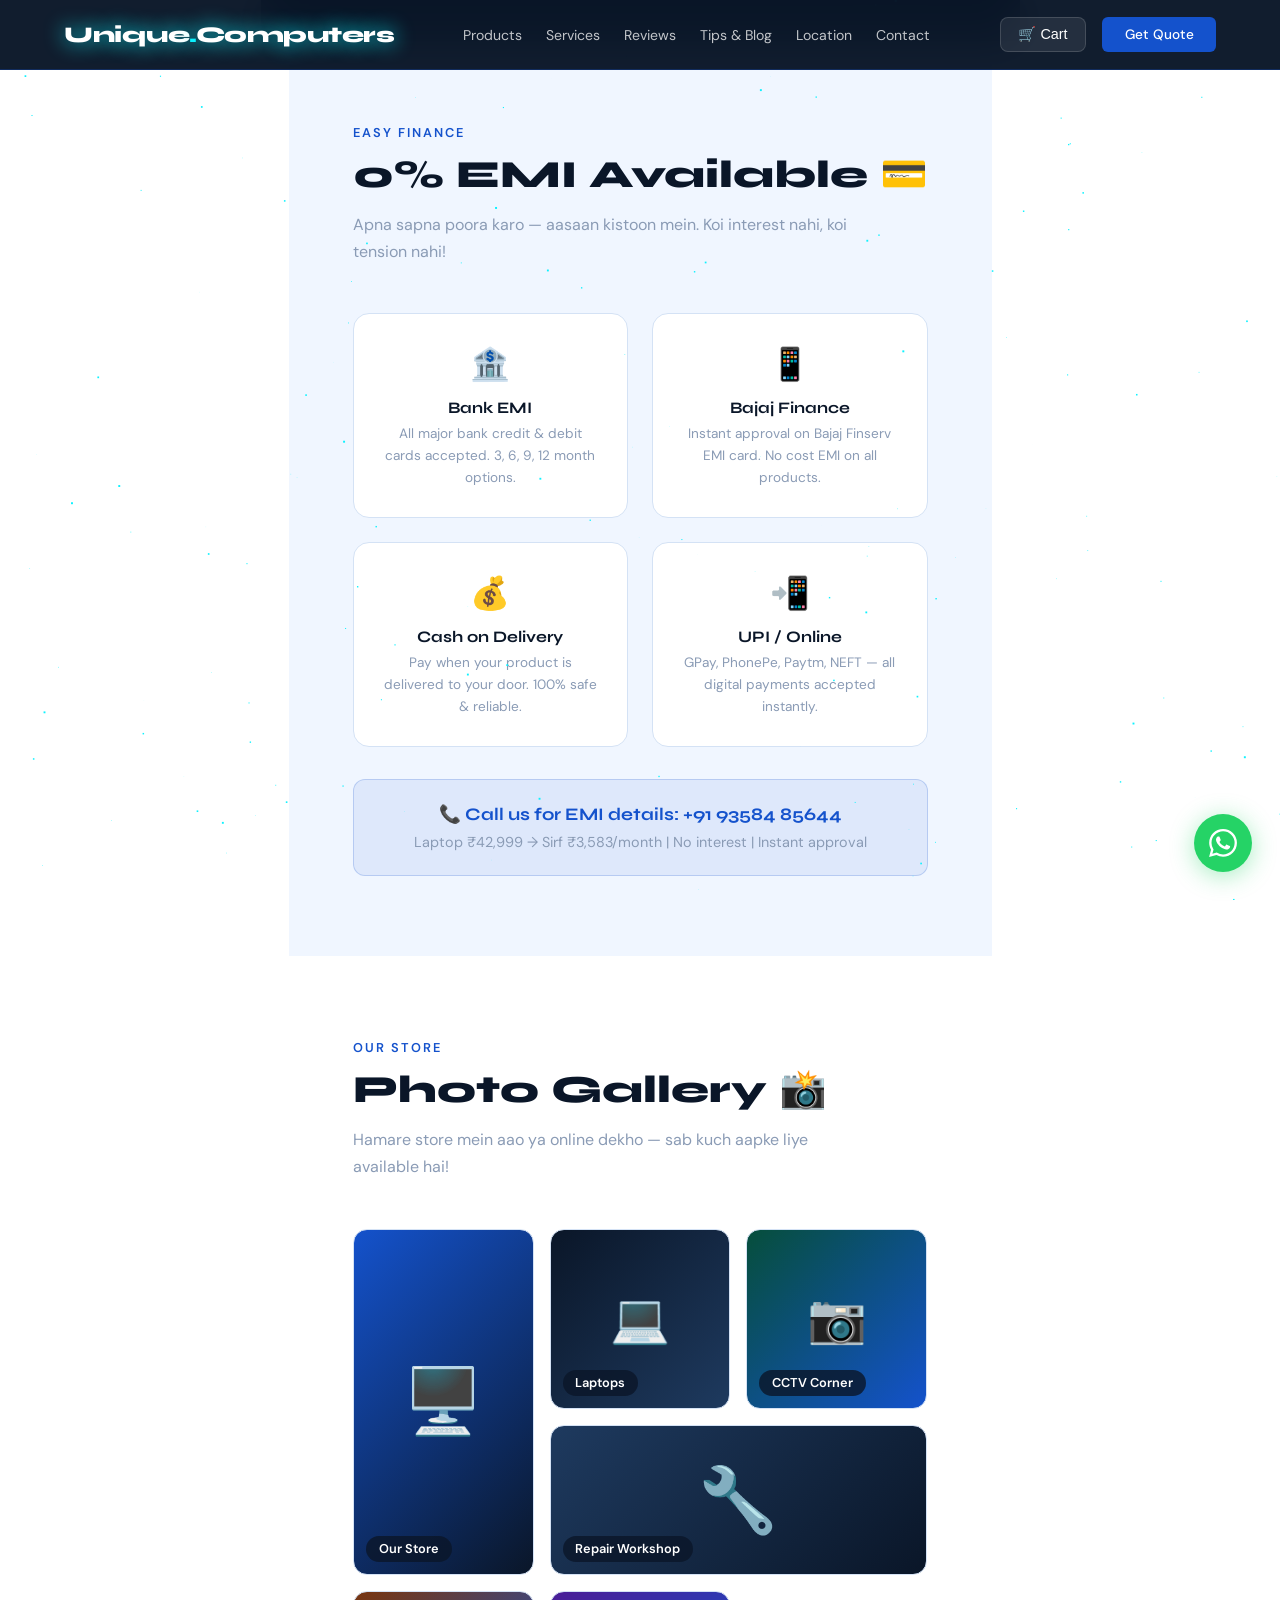
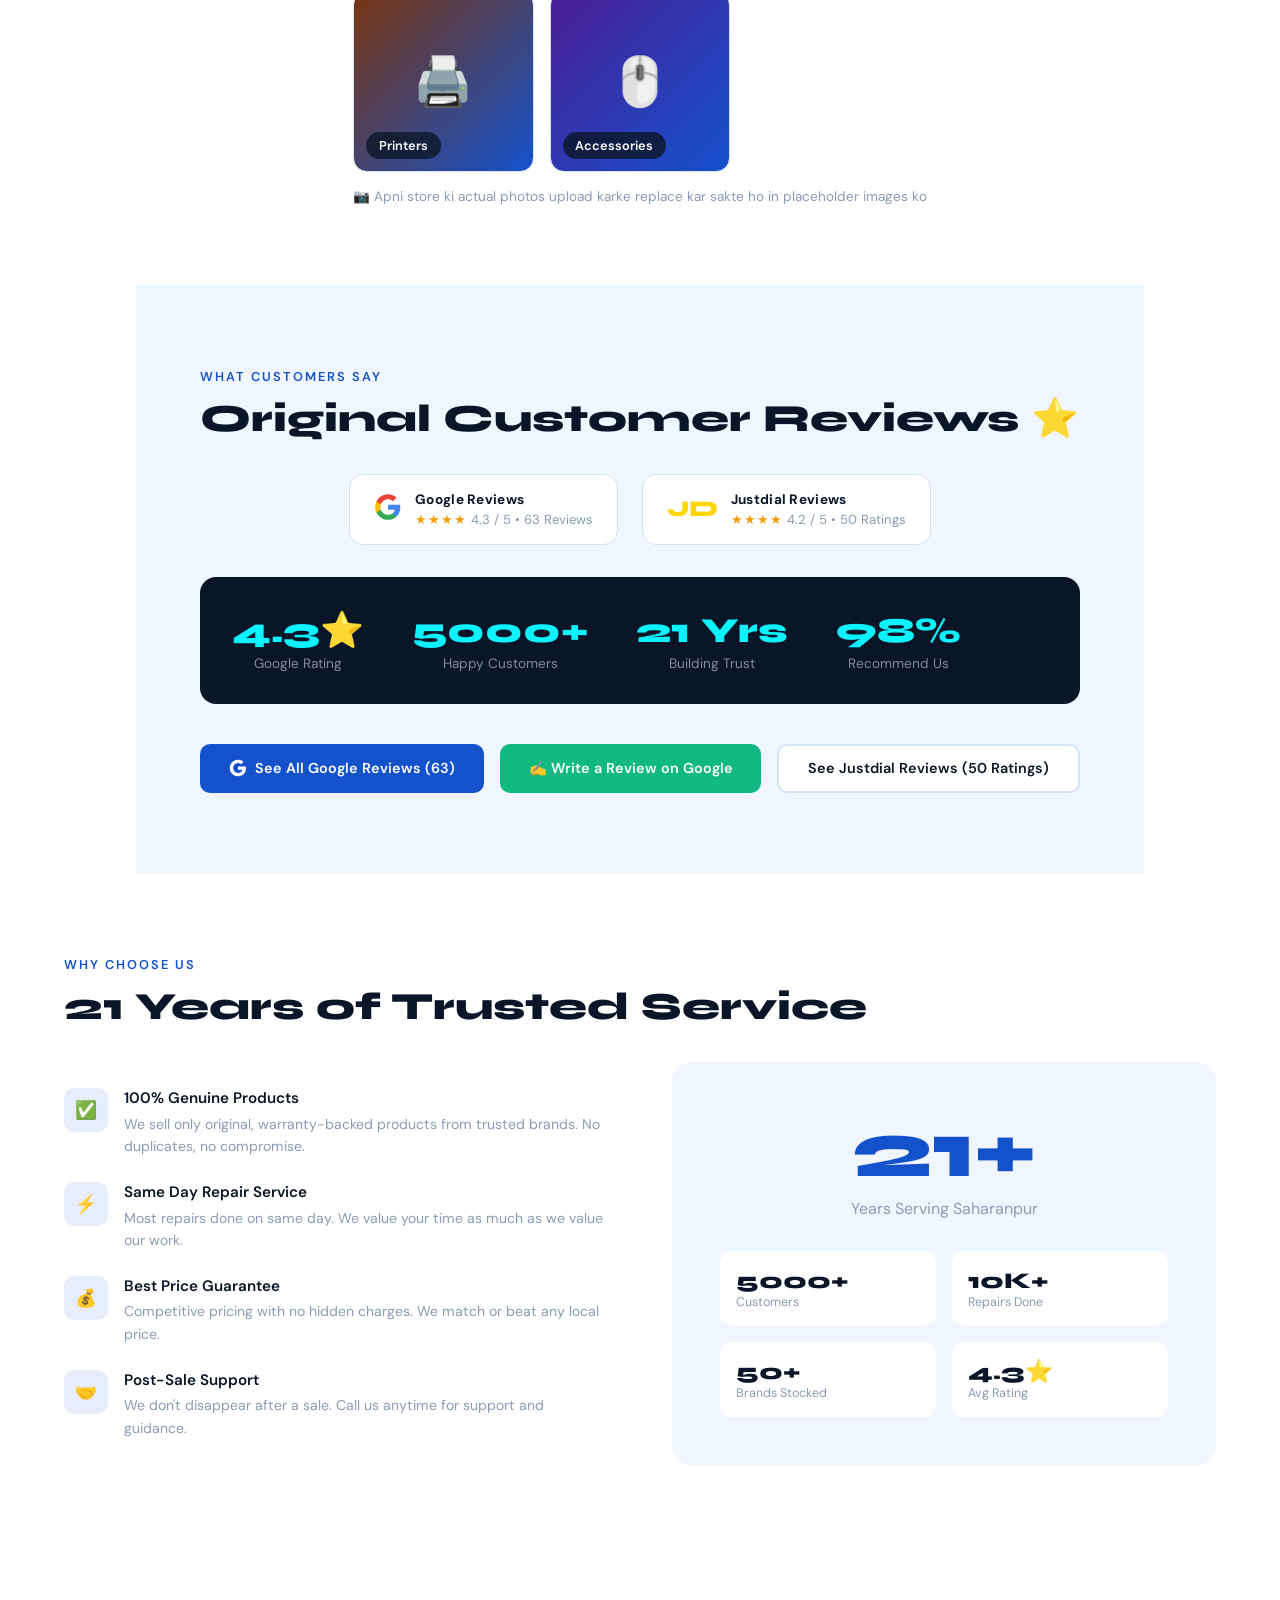
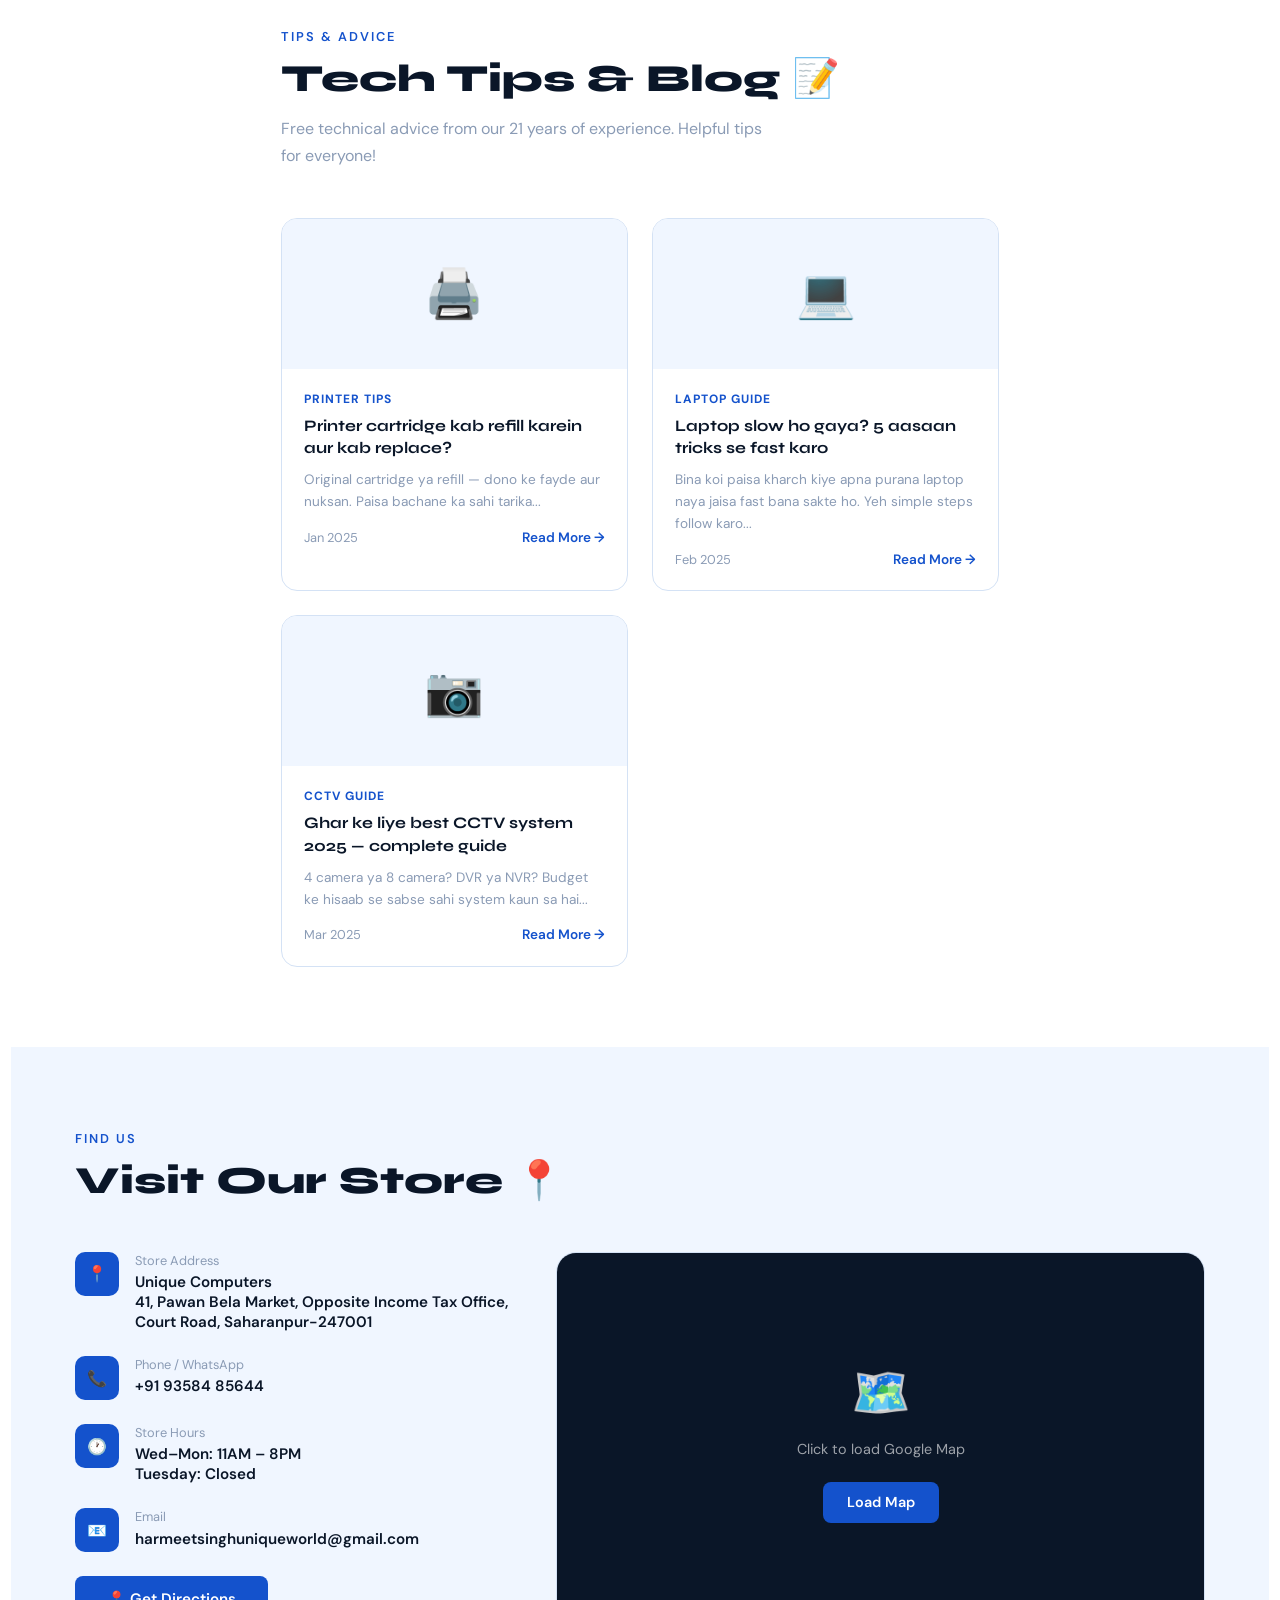
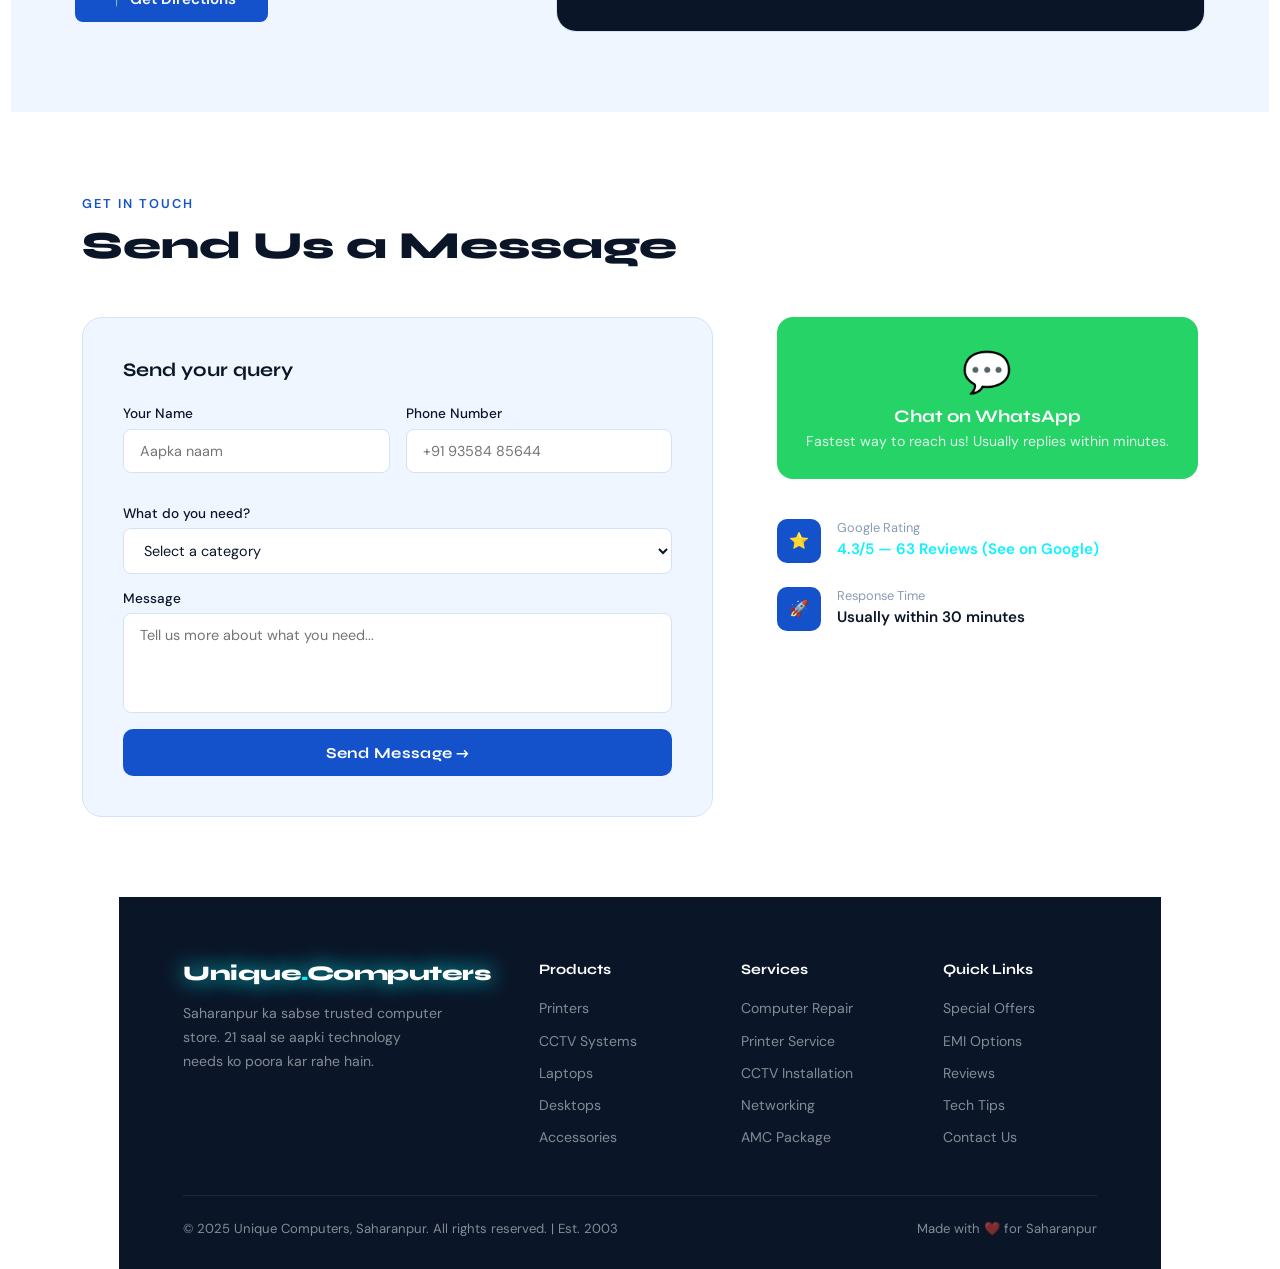
==== commit 7ef235b3: "Add initial HTML structure and styles for landing page" ====
--- a/index.html
+++ b/index.html
@@ -1,3 +1,180 @@
+<!DOCTYPE html>
+<html>
+<head>
+<meta charset="UTF-8">
+<title>Unique Computers</title>
+
+<style>
+
+body{
+margin:0;
+background:#020617;
+color:white;
+font-family:Arial;
+height:100vh;
+display:flex;
+justify-content:center;
+align-items:center;
+flex-direction:column;
+overflow:hidden;
+}
+
+/* particles canvas */
+
+canvas{
+position:absolute;
+top:0;
+left:0;
+}
+
+/* logo */
+
+.logo{
+font-size:52px;
+font-weight:bold;
+color:#0CF2FF;
+text-shadow:0 0 20px #0CF2FF;
+animation:glow 2s infinite alternate;
+z-index:2;
+}
+
+@keyframes glow{
+from{ text-shadow:0 0 10px #1452CC;}
+to{ text-shadow:0 0 50px #0CF2FF;}
+}
+
+/* cube */
+
+.cube{
+width:150px;
+height:150px;
+position:relative;
+transform-style:preserve-3d;
+animation:spin 8s infinite linear;
+margin-top:40px;
+z-index:2;
+}
+
+.cube div{
+position:absolute;
+width:150px;
+height:150px;
+background:rgba(20,82,204,0.6);
+border:2px solid #0CF2FF;
+}
+
+.front{ transform:translateZ(75px);}
+.back{ transform:rotateY(180deg) translateZ(75px);}
+.left{ transform:rotateY(-90deg) translateZ(75px);}
+.right{ transform:rotateY(90deg) translateZ(75px);}
+.top{ transform:rotateX(90deg) translateZ(75px);}
+.bottom{ transform:rotateX(-90deg) translateZ(75px);}
+
+@keyframes spin{
+0%{transform:rotateX(0) rotateY(0)}
+100%{transform:rotateX(360deg) rotateY(360deg)}
+}
+
+/* button */
+
+.enter{
+margin-top:60px;
+padding:15px 40px;
+font-size:18px;
+background:#1452CC;
+border:none;
+border-radius:10px;
+color:white;
+cursor:pointer;
+z-index:2;
+}
+
+.enter:hover{
+background:#2D7DD2;
+}
+
+</style>
+</head>
+
+<body>
+
+<canvas id="particles"></canvas>
+
+<div class="logo">Unique Computers</div>
+
+<div class="cube">
+<div class="front"></div>
+<div class="back"></div>
+<div class="left"></div>
+<div class="right"></div>
+<div class="top"></div>
+<div class="bottom"></div>
+</div>
+
+<button class="enter" onclick="enterSite()">
+Enter Website
+</button>
+
+<script>
+
+/* redirect */
+
+function enterSite(){
+window.location.href="website.html"
+}
+
+/* auto redirect after 5 sec */
+
+setTimeout(function(){
+window.location.href="website.html"
+},5000)
+
+/* particles */
+
+const canvas=document.getElementById("particles")
+const ctx=canvas.getContext("2d")
+
+canvas.width=window.innerWidth
+canvas.height=window.innerHeight
+
+let particles=[]
+
+for(let i=0;i<150;i++){
+particles.push({
+x:Math.random()*canvas.width,
+y:Math.random()*canvas.height,
+size:Math.random()*2,
+speed:Math.random()*1
+})
+}
+
+function draw(){
+
+ctx.clearRect(0,0,canvas.width,canvas.height)
+
+particles.forEach(p=>{
+
+ctx.fillStyle="#0CF2FF"
+ctx.fillRect(p.x,p.y,p.size,p.size)
+
+p.y+=p.speed
+
+if(p.y>canvas.height){
+p.y=0
+p.x=Math.random()*canvas.width
+}
+
+})
+
+requestAnimationFrame(draw)
+
+}
+
+draw()
+
+</script>
+
+</body>
 </html>
 <html lang="en">
 <head>
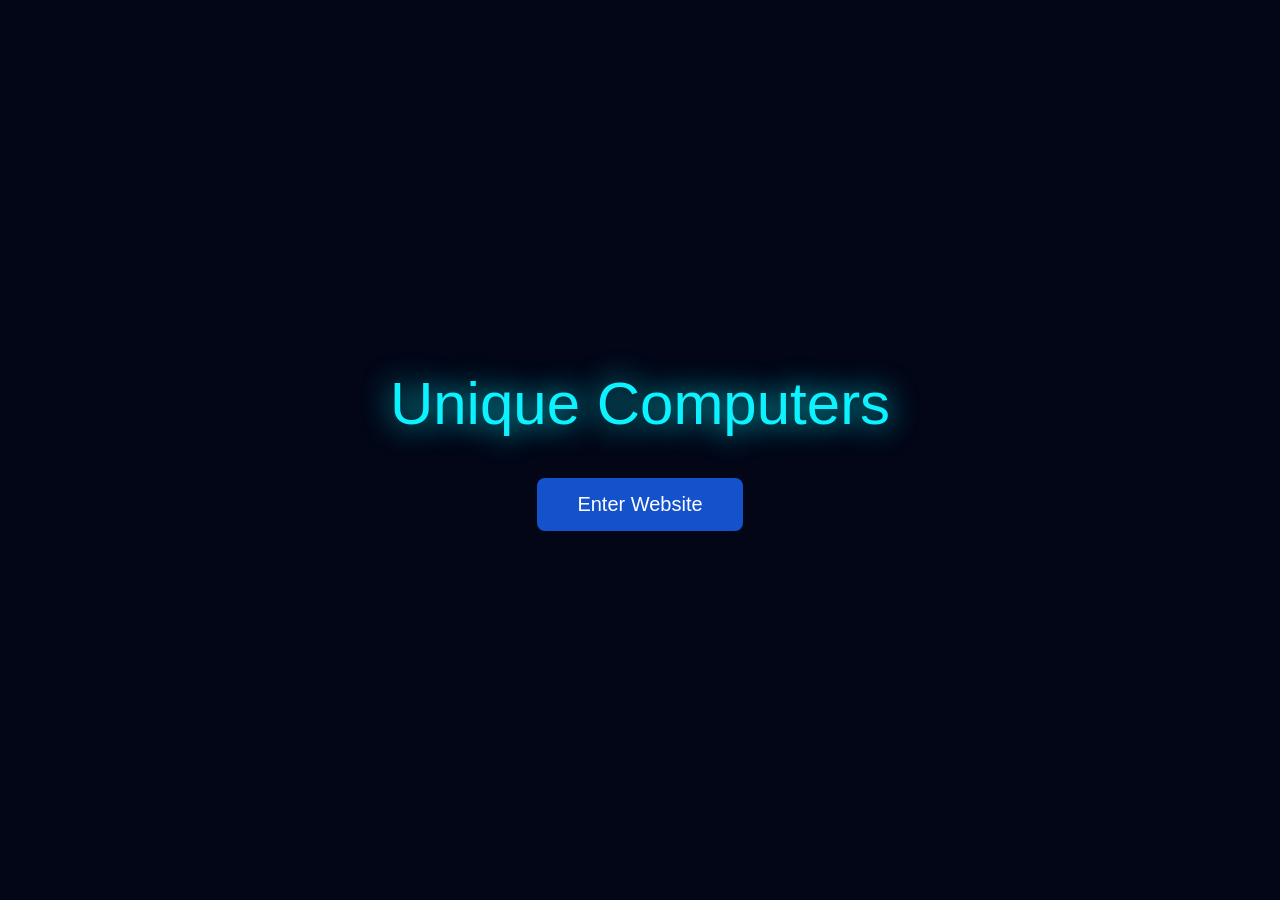
==== commit 013973e5: "Create index.html" ====
--- a/index.html
+++ b/index.html
@@ -1,1216 +1,48 @@
-<!DOCTYPE html>
-<html>
+<!DOCTYPE html><html>
 <head>
 <meta charset="UTF-8">
-<title>Unique Computers</title>
-
-<style>
+<title>Unique Computers</title><style>
 
 body{
 margin:0;
-background:#020617;
-color:white;
-font-family:Arial;
 height:100vh;
 display:flex;
 justify-content:center;
 align-items:center;
+background:#020617;
+color:white;
+font-family:Arial;
 flex-direction:column;
-overflow:hidden;
 }
 
-/* particles canvas */
-
-canvas{
-position:absolute;
-top:0;
-left:0;
+.logo{
+font-size:60px;
+color:#0CF2FF;
+text-shadow:0 0 30px #0CF2FF;
 }
 
-/* logo */
-
-.logo{
-font-size:52px;
-font-weight:bold;
-color:#0CF2FF;
-text-shadow:0 0 20px #0CF2FF;
-animation:glow 2s infinite alternate;
-z-index:2;
+.enter{
+margin-top:40px;
+padding:15px 40px;
+font-size:20px;
+background:#1452CC;
+border:none;
+border-radius:8px;
+color:white;
+cursor:pointer;
 }
 
-@keyframes glow{
-from{ text-shadow:0 0 10px #1452CC;}
-to{ text-shadow:0 0 50px #0CF2FF;}
+</style></head><body><div class="logo">Unique Computers</div><button class="enter" onclick="enterSite()">
+Enter Website
+</button><script>
+
+function enterSite(){
+window.location.href="home.html"
 }
 
-/* cube */
-
-.cube{
-width:150px;
-height:150px;
-position:relative;
-transform-style:preserve-3d;
-animation:spin 8s infinite linear;
-margin-top:40px;
-z-index:2;
-}
-
-.cube div{
-position:absolute;
-width:150px;
-height:150px;
-background:rgba(20,82,204,0.6);
-border:2px solid #0CF2FF;
-}
-
-.front{ transform:translateZ(75px);}
-.back{ transform:rotateY(180deg) translateZ(75px);}
-.left{ transform:rotateY(-90deg) translateZ(75px);}
-.right{ transform:rotateY(90deg) translateZ(75px);}
-.top{ transform:rotateX(90deg) translateZ(75px);}
-.bottom{ transform:rotateX(-90deg) translateZ(75px);}
-
-@keyframes spin{
-0%{transform:rotateX(0) rotateY(0)}
-100%{transform:rotateX(360deg) rotateY(360deg)}
-}
-
-/* button */
-
-.enter{
-margin-top:60px;
-padding:15px 40px;
-font-size:18px;
-background:#1452CC;
-border:none;
-border-radius:10px;
-color:white;
-cursor:pointer;
-z-index:2;
-}
-
-.enter:hover{
-background:#2D7DD2;
-}
-
-</style>
-</head>
-
-<body>
-
-<canvas id="particles"></canvas>
-
-<div class="logo">Unique Computers</div>
-
-<div class="cube">
-<div class="front"></div>
-<div class="back"></div>
-<div class="left"></div>
-<div class="right"></div>
-<div class="top"></div>
-<div class="bottom"></div>
-</div>
-
-<button class="enter" onclick="enterSite()">
-Enter Website
-</button>
-
-<script>
-
-/* redirect */
-
-function enterSite(){
-window.location.href="website.html"
-}
-
-/* auto redirect after 5 sec */
-
-setTimeout(function(){
-window.location.href="website.html"
+setTimeout(()=>{
+window.location.href="home.html"
 },5000)
 
-/* particles */
-
-const canvas=document.getElementById("particles")
-const ctx=canvas.getContext("2d")
-
-canvas.width=window.innerWidth
-canvas.height=window.innerHeight
-
-let particles=[]
-
-for(let i=0;i<150;i++){
-particles.push({
-x:Math.random()*canvas.width,
-y:Math.random()*canvas.height,
-size:Math.random()*2,
-speed:Math.random()*1
-})
-}
-
-function draw(){
-
-ctx.clearRect(0,0,canvas.width,canvas.height)
-
-particles.forEach(p=>{
-
-ctx.fillStyle="#0CF2FF"
-ctx.fillRect(p.x,p.y,p.size,p.size)
-
-p.y+=p.speed
-
-if(p.y>canvas.height){
-p.y=0
-p.x=Math.random()*canvas.width
-}
-
-})
-
-requestAnimationFrame(draw)
-
-}
-
-draw()
-
-</script>
-
-</body>
-</html>
-<html lang="en">
-<head>
-<meta charset="UTF-8">
-<meta name="viewport" content="width=device-width, initial-scale=1.0">
-<title>Unique Computers - Saharanpur</title>
-<link href="https://fonts.googleapis.com/css2?family=Syne:wght@400;600;700;800&family=DM+Sans:wght@300;400;500&display=swap" rel="stylesheet">
-<script src="https://elfsightcdn.com/platform.js" async></script>
-<style>
-:root {
-  --navy: #0A1628;
-  --blue: #1452CC;
-  --sky: #2D7DD2;
-  --accent: #0CF2FF;
-  --white: #FFFFFF;
-  --light: #F0F6FF;
-  --gray: #8A9BB5;
-  --border: #D4E2F5;
-  --green: #10B981;
-  --red: #EF4444;
-  --orange: #F59E0B;
-}
-* { margin: 0; padding: 0; box-sizing: border-box; }
-html { scroll-behavior: smooth; }
-body { font-family: 'DM Sans', sans-serif; background: var(--white); color: var(--navy); overflow-x: hidden; }
-
-/* ─── NAV ─── */
-nav {
-  position: fixed; top: 0; width: 100%; z-index: 1000;
-  background: rgba(10,22,40,0.97); backdrop-filter: blur(20px);
-  padding: 0 5%; display: flex; align-items: center; justify-content: space-between;
-  height: 70px; border-bottom: 1px solid rgba(20,82,204,0.3);
-}
-.logo { font-family: 'Syne', sans-serif; font-weight: 800; font-size: 1.4rem; color: var(--white); letter-spacing: -0.5px; text-decoration: none; }
-.logo span { color: var(--accent); }
-.nav-links { display: flex; gap: 1.5rem; list-style: none; }
-.nav-links a { color: rgba(255,255,255,0.75); text-decoration: none; font-size: 0.88rem; transition: color 0.2s; }
-.nav-links a:hover { color: var(--accent); }
-.nav-right { display: flex; align-items: center; gap: 1rem; }
-.cart-btn {
-  position: relative; background: rgba(255,255,255,0.08); border: 1px solid rgba(255,255,255,0.15);
-  color: white; padding: 0.5rem 1.1rem; border-radius: 8px; cursor: pointer;
-  font-size: 0.9rem; transition: all 0.2s; display: flex; align-items: center; gap: 0.5rem;
-}
-.cart-btn:hover { background: rgba(20,82,204,0.3); }
-.cart-count {
-  position: absolute; top: -6px; right: -6px;
-  background: var(--red); color: white; font-size: 0.7rem;
-  width: 18px; height: 18px; border-radius: 50%;
-  display: flex; align-items: center; justify-content: center; font-weight: 700;
-  display: none;
-}
-.nav-cta {
-  background: var(--blue); color: white; border: none;
-  padding: 0.55rem 1.4rem; border-radius: 6px; font-size: 0.85rem;
-  cursor: pointer; font-family: 'DM Sans', sans-serif; font-weight: 500; transition: background 0.2s;
-}
-.nav-cta:hover { background: var(--sky); }
-
-/* ─── OFFERS BANNER ─── */
-.offers-banner {
-  margin-top: 70px;
-  background: linear-gradient(135deg, #FF6B35, #F59E0B);
-  padding: 0; overflow: hidden;
-}
-.banner-track {
-  display: flex; animation: scroll-banner 25s linear infinite;
-  white-space: nowrap;
-}
-.banner-item {
-  padding: 0.65rem 3rem; font-size: 0.85rem; font-weight: 600;
-  color: white; flex-shrink: 0; letter-spacing: 0.3px;
-}
-.banner-item::after { content: ' ⭐ '; margin-left: 2rem; }
-@keyframes scroll-banner {
-  0% { transform: translateX(0); }
-  100% { transform: translateX(-50%); }
-}
-
-/* ─── HERO ─── */
-.hero {
-  min-height: 90vh; background: var(--navy);
-  display: flex; align-items: center;
-  padding: 60px 5%; position: relative; overflow: hidden;
-}
-.hero-bg {
-  position: absolute; inset: 0;
-  background: radial-gradient(ellipse 60% 60% at 70% 50%, rgba(20,82,204,0.25) 0%, transparent 70%),
-    radial-gradient(ellipse 40% 40% at 20% 80%, rgba(12,242,255,0.08) 0%, transparent 60%);
-}
-.grid-lines {
-  position: absolute; inset: 0;
-  background-image: linear-gradient(rgba(20,82,204,0.07) 1px, transparent 1px), linear-gradient(90deg, rgba(20,82,204,0.07) 1px, transparent 1px);
-  background-size: 60px 60px;
-}
-.hero-content { position: relative; z-index: 2; max-width: 620px; }
-.hero-tag {
-  display: inline-flex; align-items: center; gap: 0.5rem;
-  background: rgba(20,82,204,0.2); border: 1px solid rgba(20,82,204,0.4);
-  color: var(--accent); padding: 0.4rem 1rem; border-radius: 100px;
-  font-size: 0.8rem; margin-bottom: 1.5rem; letter-spacing: 0.5px;
-}
-.hero-tag::before { content: '●'; font-size: 0.5rem; animation: blink 1.5s infinite; }
-@keyframes blink { 0%,100%{opacity:1} 50%{opacity:0.2} }
-h1 { font-family: 'Syne', sans-serif; font-size: clamp(2.4rem, 5vw, 3.6rem); font-weight: 800; line-height: 1.1; color: var(--white); margin-bottom: 1.2rem; }
-h1 .blue { color: var(--accent); }
-.hero-sub { font-size: 1rem; color: rgba(255,255,255,0.6); line-height: 1.7; margin-bottom: 2.5rem; max-width: 480px; }
-.hero-btns { display: flex; gap: 1rem; flex-wrap: wrap; }
-.btn-primary { background: var(--blue); color: white; padding: 0.8rem 2rem; border-radius: 8px; text-decoration: none; font-weight: 600; font-size: 0.95rem; transition: all 0.2s; border: none; cursor: pointer; }
-.btn-primary:hover { background: var(--sky); transform: translateY(-2px); box-shadow: 0 8px 30px rgba(20,82,204,0.4); }
-.btn-secondary { background: transparent; color: white; padding: 0.8rem 2rem; border-radius: 8px; text-decoration: none; font-weight: 500; font-size: 0.95rem; border: 1px solid rgba(255,255,255,0.2); transition: all 0.2s; }
-.btn-secondary:hover { border-color: var(--accent); color: var(--accent); }
-.hero-stats { position: absolute; right: 5%; top: 50%; transform: translateY(-50%); display: flex; flex-direction: column; gap: 1.5rem; z-index: 2; }
-.stat-card { background: rgba(255,255,255,0.04); border: 1px solid rgba(255,255,255,0.08); padding: 1.2rem 1.8rem; border-radius: 12px; text-align: center; backdrop-filter: blur(10px); }
-.stat-num { font-family: 'Syne', sans-serif; font-size: 1.8rem; font-weight: 800; color: var(--accent); }
-.stat-label { color: rgba(255,255,255,0.5); font-size: 0.8rem; margin-top: 0.2rem; }
-
-/* ─── BRAND LOGOS ─── */
-.brands { background: var(--light); padding: 40px 5%; }
-.brands-title { text-align: center; font-size: 0.8rem; font-weight: 600; letter-spacing: 2px; text-transform: uppercase; color: var(--gray); margin-bottom: 2rem; }
-.brands-track-wrap { overflow: hidden; }
-.brands-track { display: flex; gap: 3rem; animation: scroll-brands 20s linear infinite; width: max-content; align-items: center; }
-.brand-logo {
-  background: white; border: 1px solid var(--border); border-radius: 10px;
-  padding: 0.8rem 2rem; font-family: 'Syne', sans-serif;
-  font-weight: 700; font-size: 1rem; color: var(--gray);
-  white-space: nowrap; transition: color 0.2s;
-  display: flex; align-items: center; gap: 0.5rem;
-}
-@keyframes scroll-brands { 0%{transform:translateX(0)} 100%{transform:translateX(-50%)} }
-
-/* ─── SECTIONS ─── */
-section { padding: 80px 5%; }
-.section-tag { display: inline-block; color: var(--blue); font-size: 0.8rem; font-weight: 600; letter-spacing: 2px; text-transform: uppercase; margin-bottom: 0.7rem; }
-.section-title { font-family: 'Syne', sans-serif; font-size: clamp(1.8rem, 3vw, 2.4rem); font-weight: 800; color: var(--navy); margin-bottom: 0.8rem; line-height: 1.2; }
-.section-sub { color: var(--gray); font-size: 1rem; max-width: 500px; line-height: 1.7; }
-
-/* ─── SPECIAL OFFERS ─── */
-.special-offers { background: var(--navy); }
-.special-offers .section-title { color: white; }
-.offers-grid { display: grid; grid-template-columns: repeat(auto-fit, minmax(280px, 1fr)); gap: 1.5rem; margin-top: 2.5rem; }
-.offer-card {
-  border-radius: 16px; padding: 2rem; position: relative; overflow: hidden;
-  cursor: pointer; transition: transform 0.25s;
-}
-.offer-card:hover { transform: translateY(-4px); }
-.offer-card.red { background: linear-gradient(135deg, #7F1D1D, #DC2626); }
-.offer-card.green { background: linear-gradient(135deg, #064E3B, #059669); }
-.offer-card.blue { background: linear-gradient(135deg, #1E3A5F, #1452CC); }
-.offer-card.orange { background: linear-gradient(135deg, #78350F, #D97706); }
-.offer-bg { position: absolute; right: -20px; top: -20px; font-size: 7rem; opacity: 0.15; }
-.offer-tag { font-size: 0.75rem; font-weight: 700; letter-spacing: 1px; text-transform: uppercase; color: rgba(255,255,255,0.7); margin-bottom: 0.5rem; }
-.offer-title { font-family: 'Syne', sans-serif; font-size: 1.2rem; font-weight: 800; color: white; margin-bottom: 0.4rem; }
-.offer-desc { font-size: 0.88rem; color: rgba(255,255,255,0.7); margin-bottom: 1rem; }
-.offer-discount { font-family: 'Syne', sans-serif; font-size: 2rem; font-weight: 800; color: white; }
-.offer-sub { font-size: 0.8rem; color: rgba(255,255,255,0.6); }
-
-/* ─── CATEGORIES ─── */
-.categories { background: var(--light); }
-.cat-grid { display: grid; grid-template-columns: repeat(auto-fit, minmax(150px, 1fr)); gap: 1rem; margin-top: 3rem; }
-.cat-card { background: white; border: 1px solid var(--border); border-radius: 14px; padding: 1.8rem 1rem; text-align: center; cursor: pointer; transition: all 0.25s; text-decoration: none; color: inherit; display: flex; flex-direction: column; align-items: center; gap: 0.8rem; }
-.cat-card:hover { border-color: var(--blue); transform: translateY(-4px); box-shadow: 0 12px 35px rgba(20,82,204,0.12); }
-.cat-icon { width: 54px; height: 54px; background: var(--light); border-radius: 12px; display: flex; align-items: center; justify-content: center; font-size: 1.5rem; }
-.cat-card:hover .cat-icon { background: rgba(20,82,204,0.1); }
-.cat-name { font-weight: 600; font-size: 0.9rem; color: var(--navy); }
-
-/* ─── PRODUCTS ─── */
-.products-header { display: flex; justify-content: space-between; align-items: flex-end; margin-bottom: 2.5rem; flex-wrap: wrap; gap: 1rem; }
-.filter-tabs { display: flex; gap: 0.5rem; flex-wrap: wrap; }
-.tab { padding: 0.45rem 1.1rem; border-radius: 100px; border: 1px solid var(--border); background: white; font-size: 0.85rem; cursor: pointer; transition: all 0.2s; color: var(--gray); }
-.tab.active { background: var(--blue); color: white; border-color: var(--blue); }
-.tab:hover:not(.active) { border-color: var(--blue); color: var(--blue); }
-.products-grid { display: grid; grid-template-columns: repeat(auto-fill, minmax(240px, 1fr)); gap: 1.5rem; }
-.product-card { background: white; border: 1px solid var(--border); border-radius: 16px; overflow: hidden; transition: all 0.25s; }
-.product-card:hover { border-color: var(--blue); box-shadow: 0 16px 40px rgba(20,82,204,0.1); transform: translateY(-3px); }
-.product-img { background: var(--light); height: 180px; display: flex; align-items: center; justify-content: center; font-size: 3rem; position: relative; }
-.badge { position: absolute; top: 12px; left: 12px; background: var(--blue); color: white; font-size: 0.7rem; font-weight: 600; padding: 0.25rem 0.6rem; border-radius: 100px; letter-spacing: 0.5px; }
-.badge.new { background: #10B981; }
-.badge.sale { background: #EF4444; }
-.product-info { padding: 1.2rem; }
-.product-name { font-weight: 600; font-size: 0.95rem; margin-bottom: 0.3rem; }
-.product-brand { color: var(--gray); font-size: 0.8rem; margin-bottom: 0.8rem; }
-.product-footer { display: flex; align-items: center; justify-content: space-between; }
-.price { font-family: 'Syne', sans-serif; font-weight: 700; font-size: 1.1rem; color: var(--blue); }
-.price .old { font-size: 0.8rem; color: var(--gray); text-decoration: line-through; font-weight: 400; font-family: 'DM Sans',sans-serif; }
-.add-btn { width: 36px; height: 36px; border-radius: 8px; background: var(--blue); color: white; border: none; font-size: 1.2rem; cursor: pointer; display: flex; align-items: center; justify-content: center; transition: background 0.2s; }
-.add-btn:hover { background: var(--sky); }
-
-/* ─── SERVICES ─── */
-.services { background: var(--navy); }
-.services .section-title { color: white; }
-.services .section-sub { color: rgba(255,255,255,0.5); }
-.services-grid { display: grid; grid-template-columns: repeat(auto-fit, minmax(250px, 1fr)); gap: 1.5rem; margin-top: 3rem; }
-.service-card { background: rgba(255,255,255,0.04); border: 1px solid rgba(255,255,255,0.08); border-radius: 16px; padding: 2rem; transition: all 0.25s; }
-.service-card:hover { background: rgba(20,82,204,0.15); border-color: rgba(20,82,204,0.4); transform: translateY(-3px); }
-.service-icon { width: 52px; height: 52px; background: rgba(20,82,204,0.2); border-radius: 12px; display: flex; align-items: center; justify-content: center; font-size: 1.4rem; margin-bottom: 1.2rem; }
-.service-name { font-family: 'Syne', sans-serif; font-weight: 700; font-size: 1.05rem; color: white; margin-bottom: 0.6rem; }
-.service-desc { color: rgba(255,255,255,0.5); font-size: 0.9rem; line-height: 1.6; }
-.service-price { margin-top: 1rem; color: var(--accent); font-weight: 600; font-size: 0.9rem; }
-
-/* ─── EMI ─── */
-.emi { background: var(--light); }
-.emi-grid { display: grid; grid-template-columns: repeat(auto-fit, minmax(220px, 1fr)); gap: 1.5rem; margin-top: 3rem; }
-.emi-card { background: white; border: 1px solid var(--border); border-radius: 16px; padding: 1.8rem; text-align: center; transition: all 0.25s; }
-.emi-card:hover { border-color: var(--blue); box-shadow: 0 12px 30px rgba(20,82,204,0.1); transform: translateY(-3px); }
-.emi-icon { font-size: 2rem; margin-bottom: 0.8rem; }
-.emi-name { font-family: 'Syne', sans-serif; font-weight: 700; font-size: 1rem; margin-bottom: 0.4rem; }
-.emi-desc { color: var(--gray); font-size: 0.85rem; line-height: 1.6; }
-.emi-highlight { background: rgba(20,82,204,0.08); border: 1px solid rgba(20,82,204,0.2); border-radius: 12px; padding: 1.5rem; margin-top: 2rem; text-align: center; }
-.emi-highlight h3 { font-family: 'Syne',sans-serif; font-size: 1.1rem; margin-bottom: 0.5rem; color: var(--blue); }
-.emi-highlight p { color: var(--gray); font-size: 0.9rem; }
-
-/* ─── GALLERY ─── */
-.gallery-grid { display: grid; grid-template-columns: repeat(3, 1fr); grid-template-rows: auto; gap: 1rem; margin-top: 3rem; }
-.gallery-item { border-radius: 14px; overflow: hidden; background: var(--light); aspect-ratio: 1; display: flex; align-items: center; justify-content: center; font-size: 3rem; cursor: pointer; transition: transform 0.25s; position: relative; border: 1px solid var(--border); }
-.gallery-item:hover { transform: scale(1.02); }
-.gallery-item:hover .gallery-overlay { opacity: 1; }
-.gallery-item.tall { grid-row: span 2; aspect-ratio: auto; min-height: 300px; }
-.gallery-item.wide { grid-column: span 2; aspect-ratio: auto; min-height: 150px; }
-.gallery-overlay { position: absolute; inset: 0; background: rgba(20,82,204,0.8); display: flex; align-items: center; justify-content: center; opacity: 0; transition: opacity 0.25s; color: white; font-size: 0.9rem; font-weight: 600; }
-.gallery-label { position: absolute; bottom: 12px; left: 12px; background: rgba(10,22,40,0.8); color: white; font-size: 0.8rem; font-weight: 600; padding: 0.3rem 0.8rem; border-radius: 100px; }
-
-/* ─── REVIEWS ─── */
-.reviews { background: var(--light); }
-.review-platforms { display: flex; gap: 1.5rem; flex-wrap: wrap; margin-top: 2rem; margin-bottom: 2rem; justify-content: center; }
-.platform-badge { display: flex; align-items: center; gap: 0.8rem; background: white; border: 1px solid var(--border); border-radius: 14px; padding: 1rem 1.5rem; text-decoration: none; color: var(--navy); transition: all 0.25s; }
-.platform-badge:hover { border-color: var(--blue); box-shadow: 0 8px 25px rgba(20,82,204,0.1); transform: translateY(-2px); }
-.platform-icon { font-size: 1.8rem; line-height: 1; }
-.platform-info { text-align: left; }
-.platform-name { font-weight: 700; font-size: 0.85rem; letter-spacing: 0.3px; }
-.platform-rating { font-size: 0.82rem; color: var(--gray); margin-top: 0.15rem; }
-.platform-rating .stars { color: #F59E0B; letter-spacing: 1px; }
-.reviews-grid { display: grid; grid-template-columns: repeat(auto-fill, minmax(280px, 1fr)); gap: 1.5rem; margin-top: 2rem; }
-.review-card { background: white; border: 1px solid var(--border); border-radius: 16px; padding: 1.8rem; transition: all 0.25s; position: relative; }
-.review-card:hover { border-color: var(--blue); box-shadow: 0 12px 35px rgba(20,82,204,0.08); }
-.review-source { position: absolute; top: 1rem; right: 1rem; font-size: 0.7rem; font-weight: 600; text-transform: uppercase; letter-spacing: 0.5px; color: var(--gray); background: var(--light); padding: 0.2rem 0.6rem; border-radius: 6px; }
-.review-stars { color: #F59E0B; font-size: 1rem; margin-bottom: 0.8rem; letter-spacing: 2px; }
-.review-text { font-size: 0.92rem; line-height: 1.7; color: #4A5568; margin-bottom: 1.2rem; }
-.reviewer { display: flex; align-items: center; gap: 0.8rem; }
-.reviewer-avatar { width: 42px; height: 42px; border-radius: 50%; background: linear-gradient(135deg, var(--blue), var(--sky)); display: flex; align-items: center; justify-content: center; color: white; font-weight: 700; font-size: 1rem; }
-.reviewer-name { font-weight: 600; font-size: 0.9rem; }
-.reviewer-loc { color: var(--gray); font-size: 0.8rem; }
-.owner-reply { background: var(--light); border-left: 3px solid var(--blue); border-radius: 0 8px 8px 0; padding: 1rem 1.2rem; margin-top: 1rem; font-size: 0.85rem; line-height: 1.7; color: #4A5568; }
-.owner-reply-header { font-weight: 600; font-size: 0.8rem; color: var(--blue); margin-bottom: 0.4rem; }
-.review-summary { display: flex; gap: 3rem; background: var(--navy); border-radius: 16px; padding: 2rem; margin-bottom: 2rem; flex-wrap: wrap; }
-.summary-item { text-align: center; }
-.summary-num { font-family: 'Syne', sans-serif; font-size: 2.2rem; font-weight: 800; color: var(--accent); }
-.summary-label { color: rgba(255,255,255,0.5); font-size: 0.85rem; margin-top: 0.2rem; }
-.review-cta { display: flex; gap: 1rem; justify-content: center; margin-top: 2.5rem; flex-wrap: wrap; }
-.review-cta a { display: inline-flex; align-items: center; gap: 0.5rem; padding: 0.85rem 1.8rem; border-radius: 10px; font-weight: 600; font-size: 0.9rem; text-decoration: none; transition: all 0.25s; }
-.review-cta .btn-google { background: var(--blue); color: white; }
-.review-cta .btn-google:hover { background: #1040A0; transform: translateY(-2px); box-shadow: 0 8px 20px rgba(20,82,204,0.3); }
-.review-cta .btn-jd { background: white; color: var(--navy); border: 2px solid var(--border); }
-.review-cta .btn-jd:hover { border-color: var(--blue); color: var(--blue); transform: translateY(-2px); box-shadow: 0 8px 20px rgba(20,82,204,0.1); }
-
-/* ─── WHY US ─── */
-.why-grid { display: grid; grid-template-columns: 1fr 1fr; gap: 4rem; align-items: center; margin-top: 2rem; }
-.why-points { display: flex; flex-direction: column; gap: 1.5rem; }
-.why-point { display: flex; gap: 1rem; align-items: flex-start; }
-.point-icon { min-width: 44px; height: 44px; background: rgba(20,82,204,0.1); border-radius: 10px; display: flex; align-items: center; justify-content: center; font-size: 1.1rem; }
-.point-title { font-weight: 600; font-size: 0.95rem; margin-bottom: 0.3rem; }
-.point-desc { color: var(--gray); font-size: 0.88rem; line-height: 1.6; }
-.why-visual { background: var(--light); border-radius: 20px; padding: 3rem; text-align: center; }
-.years-badge { font-family: 'Syne', sans-serif; font-size: 5rem; font-weight: 800; color: var(--blue); line-height: 1; }
-.years-text { font-size: 1rem; color: var(--gray); margin-top: 0.5rem; }
-.trust-items { display: grid; grid-template-columns: 1fr 1fr; gap: 1rem; margin-top: 2rem; }
-.trust-item { background: white; border-radius: 12px; padding: 1rem; text-align: left; }
-.trust-num { font-family: 'Syne', sans-serif; font-size: 1.4rem; font-weight: 800; color: var(--navy); }
-.trust-lbl { font-size: 0.78rem; color: var(--gray); }
-
-/* ─── BLOG ─── */
-.blog { background: var(--white); }
-.blog-grid { display: grid; grid-template-columns: repeat(auto-fill, minmax(280px, 1fr)); gap: 1.5rem; margin-top: 3rem; }
-.blog-card { border: 1px solid var(--border); border-radius: 16px; overflow: hidden; transition: all 0.25s; }
-.blog-card:hover { border-color: var(--blue); box-shadow: 0 12px 35px rgba(20,82,204,0.1); transform: translateY(-3px); }
-.blog-thumb { height: 150px; display: flex; align-items: center; justify-content: center; font-size: 3rem; background: var(--light); }
-.blog-body { padding: 1.4rem; }
-.blog-cat { font-size: 0.75rem; font-weight: 700; text-transform: uppercase; letter-spacing: 1px; color: var(--blue); margin-bottom: 0.5rem; }
-.blog-title { font-family: 'Syne', sans-serif; font-weight: 700; font-size: 1rem; line-height: 1.4; margin-bottom: 0.6rem; }
-.blog-excerpt { color: var(--gray); font-size: 0.85rem; line-height: 1.6; margin-bottom: 1rem; }
-.blog-meta { display: flex; align-items: center; justify-content: space-between; }
-.blog-date { color: var(--gray); font-size: 0.8rem; }
-.read-more { color: var(--blue); font-size: 0.85rem; font-weight: 600; text-decoration: none; }
-.read-more:hover { text-decoration: underline; }
-
-/* ─── MAP ─── */
-.map-section { background: var(--light); }
-.map-grid { display: grid; grid-template-columns: 1fr 1.5fr; gap: 3rem; margin-top: 3rem; align-items: start; }
-.map-info { display: flex; flex-direction: column; gap: 1.5rem; }
-.info-item { display: flex; gap: 1rem; align-items: flex-start; }
-.info-icon { min-width: 44px; height: 44px; background: var(--blue); color: white; border-radius: 10px; display: flex; align-items: center; justify-content: center; font-size: 1rem; }
-.info-label { font-size: 0.8rem; color: var(--gray); margin-bottom: 0.2rem; }
-.info-val { font-weight: 600; font-size: 0.95rem; }
-.map-embed { border-radius: 20px; overflow: hidden; border: 1px solid var(--border); height: 380px; }
-.map-embed iframe { width: 100%; height: 100%; border: none; }
-.map-placeholder { width: 100%; height: 100%; background: var(--navy); display: flex; flex-direction: column; align-items: center; justify-content: center; gap: 1rem; color: white; cursor: pointer; transition: background 0.2s; }
-.map-placeholder:hover { background: #0D1F3C; }
-.map-placeholder .map-icon { font-size: 3rem; }
-.map-placeholder p { font-size: 0.9rem; color: rgba(255,255,255,0.6); }
-.map-placeholder .map-btn { background: var(--blue); color: white; padding: 0.7rem 1.5rem; border-radius: 8px; font-weight: 600; font-size: 0.9rem; text-decoration: none; margin-top: 0.5rem; }
-
-/* ─── CONTACT ─── */
-.contact { background: white; }
-.contact-grid { display: grid; grid-template-columns: 1.5fr 1fr; gap: 4rem; margin-top: 3rem; align-items: start; }
-.contact-form { background: var(--light); border-radius: 20px; padding: 2.5rem; border: 1px solid var(--border); }
-.form-row { display: grid; grid-template-columns: 1fr 1fr; gap: 1rem; margin-bottom: 1rem; }
-.form-group { display: flex; flex-direction: column; gap: 0.4rem; margin-bottom: 1rem; }
-.form-group label { font-size: 0.85rem; font-weight: 500; color: var(--navy); }
-.form-group input, .form-group textarea, .form-group select { border: 1px solid var(--border); border-radius: 8px; padding: 0.75rem 1rem; font-family: 'DM Sans', sans-serif; font-size: 0.9rem; outline: none; transition: border-color 0.2s; background: white; color: var(--navy); }
-.form-group input:focus, .form-group textarea:focus, .form-group select:focus { border-color: var(--blue); box-shadow: 0 0 0 3px rgba(20,82,204,0.08); }
-.form-group textarea { resize: none; height: 100px; }
-.submit-btn { width: 100%; background: var(--blue); color: white; border: none; padding: 0.9rem; border-radius: 10px; font-family: 'Syne', sans-serif; font-weight: 700; font-size: 0.95rem; cursor: pointer; transition: all 0.2s; letter-spacing: 0.3px; }
-.submit-btn:hover { background: var(--sky); transform: translateY(-1px); box-shadow: 0 8px 25px rgba(20,82,204,0.3); }
-.contact-info { display: flex; flex-direction: column; gap: 1.5rem; }
-.whatsapp-card { background: #25D366; border-radius: 16px; padding: 1.8rem; color: white; text-align: center; cursor: pointer; transition: all 0.25s; text-decoration: none; display: block; }
-.whatsapp-card:hover { background: #1FB855; transform: translateY(-3px); box-shadow: 0 12px 30px rgba(37,211,102,0.3); }
-.whatsapp-card .wa-icon { font-size: 2.5rem; margin-bottom: 0.5rem; }
-.whatsapp-card h3 { font-family: 'Syne', sans-serif; font-weight: 700; font-size: 1.1rem; margin-bottom: 0.3rem; }
-.whatsapp-card p { font-size: 0.88rem; opacity: 0.85; }
-
-/* ─── CART PANEL ─── */
-.cart-overlay { position: fixed; inset: 0; background: rgba(0,0,0,0.5); z-index: 2000; display: none; }
-.cart-panel { position: fixed; right: 0; top: 0; height: 100vh; width: 380px; background: white; z-index: 2001; transform: translateX(100%); transition: transform 0.35s ease; display: flex; flex-direction: column; }
-.cart-panel.open { transform: translateX(0); }
-.cart-header { padding: 1.5rem; border-bottom: 1px solid var(--border); display: flex; align-items: center; justify-content: space-between; }
-.cart-header h3 { font-family: 'Syne', sans-serif; font-weight: 700; font-size: 1.1rem; }
-.close-cart { background: none; border: none; font-size: 1.5rem; cursor: pointer; color: var(--gray); }
-.cart-items { flex: 1; overflow-y: auto; padding: 1.5rem; display: flex; flex-direction: column; gap: 1rem; }
-.cart-empty { text-align: center; color: var(--gray); margin-top: 3rem; }
-.cart-empty .cart-empty-icon { font-size: 3rem; margin-bottom: 1rem; }
-.cart-item { display: flex; gap: 1rem; align-items: center; padding: 1rem; border: 1px solid var(--border); border-radius: 12px; }
-.cart-item-icon { width: 50px; height: 50px; background: var(--light); border-radius: 8px; display: flex; align-items: center; justify-content: center; font-size: 1.5rem; }
-.cart-item-info { flex: 1; }
-.cart-item-name { font-weight: 600; font-size: 0.9rem; margin-bottom: 0.2rem; }
-.cart-item-price { color: var(--blue); font-weight: 700; font-size: 0.9rem; }
-.remove-item { background: none; border: none; color: var(--gray); cursor: pointer; font-size: 1.1rem; }
-.remove-item:hover { color: var(--red); }
-.cart-footer { padding: 1.5rem; border-top: 1px solid var(--border); }
-.cart-total { display: flex; justify-content: space-between; align-items: center; margin-bottom: 1rem; }
-.cart-total span { font-family: 'Syne', sans-serif; font-weight: 700; font-size: 1rem; }
-.cart-total .total-price { color: var(--blue); font-size: 1.2rem; }
-.checkout-btn { width: 100%; background: var(--blue); color: white; border: none; padding: 0.9rem; border-radius: 10px; font-family: 'Syne', sans-serif; font-weight: 700; font-size: 0.95rem; cursor: pointer; transition: all 0.2s; }
-.checkout-btn:hover { background: var(--sky); }
-
-/* ─── FOOTER ─── */
-footer { background: var(--navy); color: rgba(255,255,255,0.5); padding: 4rem 5% 2rem; }
-.footer-grid { display: grid; grid-template-columns: 2fr 1fr 1fr 1fr; gap: 3rem; margin-bottom: 3rem; }
-.footer-brand .logo { font-size: 1.3rem; display: inline-block; margin-bottom: 1rem; }
-.footer-brand p { font-size: 0.88rem; line-height: 1.7; max-width: 260px; }
-.footer-col h4 { font-family: 'Syne', sans-serif; font-weight: 700; color: white; font-size: 0.9rem; margin-bottom: 1.2rem; }
-.footer-col ul { list-style: none; display: flex; flex-direction: column; gap: 0.7rem; }
-.footer-col ul li a { color: rgba(255,255,255,0.5); text-decoration: none; font-size: 0.88rem; transition: color 0.2s; }
-.footer-col ul li a:hover { color: var(--accent); }
-.footer-bottom { border-top: 1px solid rgba(255,255,255,0.08); padding-top: 1.5rem; display: flex; justify-content: space-between; align-items: center; flex-wrap: wrap; gap: 1rem; }
-.footer-bottom p { font-size: 0.82rem; }
-
-/* ─── WHATSAPP ─── */
-.whatsapp-float { position: fixed; bottom: 28px; right: 28px; z-index: 500; width: 58px; height: 58px; border-radius: 50%; background: #25D366; display: flex; align-items: center; justify-content: center; box-shadow: 0 4px 25px rgba(37,211,102,0.4); cursor: pointer; transition: all 0.25s; text-decoration: none; animation: pulse 2.5s infinite; }
-.whatsapp-float:hover { transform: scale(1.1); }
-@keyframes pulse { 0%,100%{box-shadow: 0 4px 25px rgba(37,211,102,0.4)} 50%{box-shadow: 0 4px 40px rgba(37,211,102,0.7)} }
-.whatsapp-float svg { width: 28px; height: 28px; fill: white; }
-
-/* ─── TOAST ─── */
-.toast { position: fixed; bottom: 100px; right: 28px; z-index: 600; background: var(--navy); color: white; padding: 0.8rem 1.4rem; border-radius: 10px; font-size: 0.88rem; border: 1px solid rgba(20,82,204,0.3); box-shadow: 0 8px 30px rgba(0,0,0,0.3); transition: opacity 0.3s, transform 0.3s; opacity: 0; transform: translateY(10px); pointer-events: none; }
-.toast.show { opacity: 1; transform: translateY(0); }
-
-/* ─── RESPONSIVE ─── */
-@media (max-width: 900px) {
-  .hero-stats { display: none; }
-  .why-grid, .contact-grid, .map-grid { grid-template-columns: 1fr; gap: 2rem; }
-  .footer-grid { grid-template-columns: 1fr 1fr; }
-  .gallery-grid { grid-template-columns: 1fr 1fr; }
-  .gallery-item.tall, .gallery-item.wide { grid-column: auto; grid-row: auto; aspect-ratio: 1; min-height: auto; }
-}
-@media (max-width: 600px) {
-  .nav-links { display: none; }
-  .form-row { grid-template-columns: 1fr; }
-  .footer-grid { grid-template-columns: 1fr; }
-  .review-summary { gap: 1.5rem; }
-  .platform-badge { padding: 0.8rem 1rem; }
-  .review-cta a { padding: 0.75rem 1.2rem; font-size: 0.85rem; }
-  .cart-panel { width: 100%; }
-}
-
-/* ─── SCROLL ANIMATION ─── */
-.reveal { opacity: 0; transform: translateY(24px); transition: opacity 0.55s ease, transform 0.55s ease; }
-.reveal.visible { opacity: 1; transform: none; }
-</style>
-</head>
-<body>
-
-<!-- NAV -->
-<nav>
-  <a href="#" class="logo">Unique<span>.</span>Computers</a>
-  <ul class="nav-links">
-    <li><a href="#products">Products</a></li>
-    <li><a href="#services">Services</a></li>
-    <li><a href="#reviews">Reviews</a></li>
-    <li><a href="#blog">Tips & Blog</a></li>
-    <li><a href="#map-section">Location</a></li>
-    <li><a href="#contact">Contact</a></li>
-  </ul>
-  <div class="nav-right">
-    <button class="cart-btn" onclick="openCart()">
-      🛒 Cart
-      <span class="cart-count" id="cartCount">0</span>
-    </button>
-    <button class="nav-cta" onclick="document.getElementById('contact').scrollIntoView({behavior:'smooth'})">Get Quote</button>
-  </div>
-</nav>
-
-<!-- OFFERS BANNER -->
-<div class="offers-banner">
-  <div class="banner-track">
-    <span class="banner-item">🔥 Monsoon Sale — Up to 30% Off on Printers</span>
-    <span class="banner-item">💻 Free RAM Upgrade on Select Laptops</span>
-    <span class="banner-item">📷 CCTV Installation FREE with 4+ Camera Kit</span>
-    <span class="banner-item">0% EMI Available on All Products</span>
-    <span class="banner-item">⚡ Same Day Repair Service Available</span>
-    <span class="banner-item">🔥 Monsoon Sale — Up to 30% Off on Printers</span>
-    <span class="banner-item">💻 Free RAM Upgrade on Select Laptops</span>
-    <span class="banner-item">📷 CCTV Installation FREE with 4+ Camera Kit</span>
-    <span class="banner-item">0% EMI Available on All Products</span>
-    <span class="banner-item">⚡ Same Day Repair Service Available</span>
-  </div>
-</div>
-
-<!-- HERO -->
-<section class="hero">
-  <div class="hero-bg"></div>
-  <div class="grid-lines"></div>
-  <div class="hero-content">
-    <div class="hero-tag">Saharanpur's #1 Computer Store</div>
-    <h1>Technology<br>that <span class="blue">Works</span><br>for You</h1>
-    <p class="hero-sub">Printers, CCTV, Laptops, Desktops & Accessories — Premium products with expert service. 21 years of trust in Saharanpur.</p>
-    <div class="hero-btns">
-      <a href="#products" class="btn-primary">Shop Now</a>
-      <a href="#services" class="btn-secondary">Our Services →</a>
-    </div>
-  </div>
-  <div class="hero-stats">
-    <div class="stat-card">
-      <div class="stat-num">21+</div>
-      <div class="stat-label">Years of Trust</div>
-    </div>
-    <div class="stat-card">
-      <div class="stat-num">5000+</div>
-      <div class="stat-label">Happy Customers</div>
-    </div>
-    <div class="stat-card">
-      <div class="stat-num">100%</div>
-      <div class="stat-label">Genuine Products</div>
-    </div>
-  </div>
-</section>
-
-<!-- BRANDS -->
-<div class="brands">
-  <div class="brands-title">Trusted Brands We Stock</div>
-  <div class="brands-track-wrap">
-    <div class="brands-track">
-      <div class="brand-logo">🖨️ HP</div>
-      <div class="brand-logo">💻 Lenovo</div>
-      <div class="brand-logo">🍎 Apple</div>
-      <div class="brand-logo">📷 CP Plus</div>
-      <div class="brand-logo">🖥️ Dell</div>
-      <div class="brand-logo">📡 Hikvision</div>
-      <div class="brand-logo">🖨️ Epson</div>
-      <div class="brand-logo">💻 Asus</div>
-      <div class="brand-logo">🖥️ Acer</div>
-      <div class="brand-logo">📷 Dahua</div>
-      <div class="brand-logo">🖨️ Canon</div>
-      <div class="brand-logo">💻 Samsung</div>
-      <!-- Duplicate for seamless loop -->
-      <div class="brand-logo">🖨️ HP</div>
-      <div class="brand-logo">💻 Lenovo</div>
-      <div class="brand-logo">🍎 Apple</div>
-      <div class="brand-logo">📷 CP Plus</div>
-      <div class="brand-logo">🖥️ Dell</div>
-      <div class="brand-logo">📡 Hikvision</div>
-      <div class="brand-logo">🖨️ Epson</div>
-      <div class="brand-logo">💻 Asus</div>
-      <div class="brand-logo">🖥️ Acer</div>
-      <div class="brand-logo">📷 Dahua</div>
-      <div class="brand-logo">🖨️ Canon</div>
-      <div class="brand-logo">💻 Samsung</div>
-    </div>
-  </div>
-</div>
-
-<!-- SPECIAL OFFERS -->
-<section class="special-offers" id="offers">
-  <div class="section-tag" style="color:var(--accent)">Limited Time</div>
-  <div class="section-title">Special Offers 🔥</div>
-  <div class="offers-grid reveal">
-    <div class="offer-card red">
-      <div class="offer-bg">🖨️</div>
-      <div class="offer-tag">Printers</div>
-      <div class="offer-title">Monsoon Sale</div>
-      <div class="offer-desc">All HP & Epson printers on flat discount</div>
-      <div class="offer-discount">30% OFF</div>
-      <div class="offer-sub">Valid till month end</div>
-    </div>
-    <div class="offer-card green">
-      <div class="offer-bg">📷</div>
-      <div class="offer-tag">CCTV</div>
-      <div class="offer-title">Free Installation</div>
-      <div class="offer-desc">Buy 4+ cameras, get installation absolutely free</div>
-      <div class="offer-discount">FREE</div>
-      <div class="offer-sub">Installation worth ₹1500</div>
-    </div>
-    <div class="offer-card blue">
-      <div class="offer-bg">💻</div>
-      <div class="offer-tag">Laptops</div>
-      <div class="offer-title">Free RAM Upgrade</div>
-      <div class="offer-desc">Get free 8GB RAM upgrade on selected models</div>
-      <div class="offer-discount">FREE 8GB</div>
-      <div class="offer-sub">On select models</div>
-    </div>
-    <div class="offer-card orange">
-      <div class="offer-bg">🔧</div>
-      <div class="offer-tag">Service</div>
-      <div class="offer-title">Service Package</div>
-      <div class="offer-desc">Annual computer maintenance package at special price</div>
-      <div class="offer-discount">₹999/yr</div>
-      <div class="offer-sub">Unlimited checkups</div>
-    </div>
-  </div>
-</section>
-
-<!-- CATEGORIES -->
-<section class="categories" id="categories">
-  <div class="section-tag">Browse By Category</div>
-  <div class="section-title">What are you looking for?</div>
-  <div class="cat-grid reveal">
-    <a href="#" class="cat-card"><div class="cat-icon">🖨️</div><div class="cat-name">Printers</div></a>
-    <a href="#" class="cat-card"><div class="cat-icon">📷</div><div class="cat-name">CCTV</div></a>
-    <a href="#" class="cat-card"><div class="cat-icon">💻</div><div class="cat-name">Laptops</div></a>
-    <a href="#" class="cat-card"><div class="cat-icon">🖥️</div><div class="cat-name">Desktops</div></a>
-    <a href="#" class="cat-card"><div class="cat-icon">🖱️</div><div class="cat-name">Accessories</div></a>
-    <a href="#" class="cat-card"><div class="cat-icon">⚙️</div><div class="cat-name">Services</div></a>
-  </div>
-</section>
-
-<!-- PRODUCTS -->
-<section id="products">
-  <div class="products-header">
-    <div>
-      <div class="section-tag">Our Products</div>
-      <div class="section-title">Featured Products</div>
-    </div>
-    <div class="filter-tabs">
-      <button class="tab active" onclick="filterTab(this,'all')">All</button>
-      <button class="tab" onclick="filterTab(this,'printer')">Printers</button>
-      <button class="tab" onclick="filterTab(this,'cctv')">CCTV</button>
-      <button class="tab" onclick="filterTab(this,'laptop')">Laptops</button>
-      <button class="tab" onclick="filterTab(this,'desktop')">Desktops</button>
-    </div>
-  </div>
-  <div class="products-grid" id="productsGrid">
-    <div class="product-card reveal" data-cat="printer" data-name="HP LaserJet M107a" data-price="7499" data-icon="🖨️">
-      <div class="product-img">🖨️<span class="badge">Popular</span></div>
-      <div class="product-info">
-        <div class="product-name">HP LaserJet M107a</div>
-        <div class="product-brand">HP • Laser Printer</div>
-        <div class="product-footer">
-          <div class="price">₹7,499<br><span class="old">₹8,999</span></div>
-          <button class="add-btn" onclick="addToCart(this)">+</button>
-        </div>
-      </div>
-    </div>
-    <div class="product-card reveal" data-cat="cctv" data-name="CP Plus 4CH DVR Kit" data-price="5999" data-icon="📷">
-      <div class="product-img">📷<span class="badge new">New</span></div>
-      <div class="product-info">
-        <div class="product-name">CP Plus 4CH DVR Kit</div>
-        <div class="product-brand">CP Plus • 4 Camera</div>
-        <div class="product-footer">
-          <div class="price">₹5,999<br><span class="old">₹7,500</span></div>
-          <button class="add-btn" onclick="addToCart(this)">+</button>
-        </div>
-      </div>
-    </div>
-    <div class="product-card reveal" data-cat="laptop" data-name="HP 15s Intel i3 12th Gen" data-price="42999" data-icon="💻">
-      <div class="product-img">💻<span class="badge sale">Sale</span></div>
-      <div class="product-info">
-        <div class="product-name">HP 15s Intel i3 12th Gen</div>
-        <div class="product-brand">HP • 8GB RAM, 512GB SSD</div>
-        <div class="product-footer">
-          <div class="price">₹42,999<br><span class="old">₹48,000</span></div>
-          <button class="add-btn" onclick="addToCart(this)">+</button>
-        </div>
-      </div>
-    </div>
-    <div class="product-card reveal" data-cat="desktop" data-name="Assembled Desktop PC" data-price="35000" data-icon="🖥️">
-      <div class="product-img">🖥️</div>
-      <div class="product-info">
-        <div class="product-name">Assembled Desktop PC</div>
-        <div class="product-brand">Custom • i5, 16GB, 1TB</div>
-        <div class="product-footer">
-          <div class="price">₹35,000</div>
-          <button class="add-btn" onclick="addToCart(this)">+</button>
-        </div>
-      </div>
-    </div>
-    <div class="product-card reveal" data-cat="printer" data-name="Epson L3250 EcoTank" data-price="13499" data-icon="🖨️">
-      <div class="product-img">🖨️</div>
-      <div class="product-info">
-        <div class="product-name">Epson L3250 EcoTank</div>
-        <div class="product-brand">Epson • WiFi, 3-in-1</div>
-        <div class="product-footer">
-          <div class="price">₹13,499<br><span class="old">₹15,000</span></div>
-          <button class="add-btn" onclick="addToCart(this)">+</button>
-        </div>
-      </div>
-    </div>
-    <div class="product-card reveal" data-cat="cctv" data-name="Hikvision 2MP Dome" data-price="1899" data-icon="📷">
-      <div class="product-img">📷</div>
-      <div class="product-info">
-        <div class="product-name">Hikvision 2MP Dome</div>
-        <div class="product-brand">Hikvision • Night Vision</div>
-        <div class="product-footer">
-          <div class="price">₹1,899</div>
-          <button class="add-btn" onclick="addToCart(this)">+</button>
-        </div>
-      </div>
-    </div>
-    <div class="product-card reveal" data-cat="laptop" data-name="Lenovo IdeaPad Slim 3" data-price="38990" data-icon="💻">
-      <div class="product-img">💻<span class="badge new">New</span></div>
-      <div class="product-info">
-        <div class="product-name">Lenovo IdeaPad Slim 3</div>
-        <div class="product-brand">Lenovo • Ryzen 5, 512GB</div>
-        <div class="product-footer">
-          <div class="price">₹38,990</div>
-          <button class="add-btn" onclick="addToCart(this)">+</button>
-        </div>
-      </div>
-    </div>
-    <div class="product-card reveal" data-cat="desktop" data-name="Accessories Combo Pack" data-price="999" data-icon="🖱️">
-      <div class="product-img">🖱️</div>
-      <div class="product-info">
-        <div class="product-name">Accessories Combo Pack</div>
-        <div class="product-brand">Mouse + Keyboard + Pad</div>
-        <div class="product-footer">
-          <div class="price">₹999<br><span class="old">₹1,499</span></div>
-          <button class="add-btn" onclick="addToCart(this)">+</button>
-        </div>
-      </div>
-    </div>
-  </div>
-</section>
-
-<!-- SERVICES -->
-<section class="services" id="services">
-  <div class="section-tag" style="color:var(--accent)">What We Do</div>
-  <div class="section-title">Expert Services</div>
-  <p class="section-sub">Professional repair & installation by experienced technicians. Quick turnaround, genuine parts.</p>
-  <div class="services-grid reveal">
-    <div class="service-card"><div class="service-icon">🔧</div><div class="service-name">Computer Repair</div><div class="service-desc">Laptop & Desktop repair, hardware replacement, software installation, virus removal.</div><div class="service-price">Starting ₹299</div></div>
-    <div class="service-card"><div class="service-icon">🖨️</div><div class="service-name">Printer Service</div><div class="service-desc">Printer repair, cartridge refilling, driver installation, network setup.</div><div class="service-price">Starting ₹199</div></div>
-    <div class="service-card"><div class="service-icon">📹</div><div class="service-name">CCTV Installation</div><div class="service-desc">Home & office CCTV setup, DVR/NVR configuration, remote monitoring setup.</div><div class="service-price">Starting ₹500</div></div>
-    <div class="service-card"><div class="service-icon">📶</div><div class="service-name">Networking</div><div class="service-desc">LAN/WiFi setup, router configuration, network troubleshooting for home & office.</div><div class="service-price">Starting ₹399</div></div>
-  </div>
-</section>
-
-<!-- EMI -->
-<section class="emi" id="emi">
-  <div class="section-tag">Easy Finance</div>
-  <div class="section-title">0% EMI Available 💳</div>
-  <p class="section-sub">Apna sapna poora karo — aasaan kistoon mein. Koi interest nahi, koi tension nahi!</p>
-  <div class="emi-grid reveal">
-    <div class="emi-card"><div class="emi-icon">🏦</div><div class="emi-name">Bank EMI</div><div class="emi-desc">All major bank credit & debit cards accepted. 3, 6, 9, 12 month options.</div></div>
-    <div class="emi-card"><div class="emi-icon">📱</div><div class="emi-name">Bajaj Finance</div><div class="emi-desc">Instant approval on Bajaj Finserv EMI card. No cost EMI on all products.</div></div>
-    <div class="emi-card"><div class="emi-icon">💰</div><div class="emi-name">Cash on Delivery</div><div class="emi-desc">Pay when your product is delivered to your door. 100% safe & reliable.</div></div>
-    <div class="emi-card"><div class="emi-icon">📲</div><div class="emi-name">UPI / Online</div><div class="emi-desc">GPay, PhonePe, Paytm, NEFT — all digital payments accepted instantly.</div></div>
-  </div>
-  <div class="emi-highlight reveal">
-    <h3>📞 Call us for EMI details: +91 93584 85644</h3>
-    <p>Laptop ₹42,999 → Sirf ₹3,583/month | No interest | Instant approval</p>
-  </div>
-</section>
-
-<!-- GALLERY -->
-<section id="gallery">
-  <div class="section-tag">Our Store</div>
-  <div class="section-title">Photo Gallery 📸</div>
-  <p class="section-sub">Hamare store mein aao ya online dekho — sab kuch aapke liye available hai!</p>
-  <div class="gallery-grid reveal">
-    <div class="gallery-item tall" style="background:linear-gradient(135deg,#1452CC,#0A1628)">
-      <span style="font-size:4rem">🖥️</span>
-      <div class="gallery-overlay">Store Front</div>
-      <div class="gallery-label">Our Store</div>
-    </div>
-    <div class="gallery-item" style="background:linear-gradient(135deg,#0A1628,#1E3A5F)">
-      <span>💻</span>
-      <div class="gallery-overlay">Laptop Section</div>
-      <div class="gallery-label">Laptops</div>
-    </div>
-    <div class="gallery-item" style="background:linear-gradient(135deg,#064E3B,#1452CC)">
-      <span>📷</span>
-      <div class="gallery-overlay">CCTV Display</div>
-      <div class="gallery-label">CCTV Corner</div>
-    </div>
-    <div class="gallery-item wide" style="background:linear-gradient(135deg,#1E3A5F,#0A1628)">
-      <span style="font-size:4rem">🔧</span>
-      <div class="gallery-overlay">Service Workshop</div>
-      <div class="gallery-label">Repair Workshop</div>
-    </div>
-    <div class="gallery-item" style="background:linear-gradient(135deg,#78350F,#1452CC)">
-      <span>🖨️</span>
-      <div class="gallery-overlay">Printer Collection</div>
-      <div class="gallery-label">Printers</div>
-    </div>
-    <div class="gallery-item" style="background:linear-gradient(135deg,#4A1D96,#1452CC)">
-      <span>🖱️</span>
-      <div class="gallery-overlay">Accessories</div>
-      <div class="gallery-label">Accessories</div>
-    </div>
-  </div>
-  <p style="color:var(--gray);font-size:0.85rem;margin-top:1rem;text-align:center">📷 Apni store ki actual photos upload karke replace kar sakte ho in placeholder images ko</p>
-</section>
-
-<!-- REVIEWS -->
-<section class="reviews" id="reviews">
-  <div class="section-tag">What Customers Say</div>
-  <div class="section-title">Original Customer Reviews ⭐</div>
-
-  <!-- Platform Badges -->
-  <div class="review-platforms reveal">
-    <a href="https://www.google.com/maps/search/Unique+Computer+41+Pawan+Bela+Market+Court+Road+Saharanpur+247001" target="_blank" class="platform-badge">
-      <div class="platform-icon">
-        <svg width="28" height="28" viewBox="0 0 24 24"><path fill="#4285F4" d="M22.56 12.25c0-.78-.07-1.53-.2-2.25H12v4.26h5.92a5.06 5.06 0 01-2.2 3.32v2.77h3.57c2.08-1.92 3.28-4.74 3.28-8.1z"/><path fill="#34A853" d="M12 23c2.97 0 5.46-.98 7.28-2.66l-3.57-2.77c-.98.66-2.23 1.06-3.71 1.06-2.86 0-5.29-1.93-6.16-4.53H2.18v2.84C3.99 20.53 7.7 23 12 23z"/><path fill="#FBBC05" d="M5.84 14.09c-.22-.66-.35-1.36-.35-2.09s.13-1.43.35-2.09V7.07H2.18C1.43 8.55 1 10.22 1 12s.43 3.45 1.18 4.93l2.85-2.22.81-.62z"/><path fill="#EA4335" d="M12 5.38c1.62 0 3.06.56 4.21 1.64l3.15-3.15C17.45 2.09 14.97 1 12 1 7.7 1 3.99 3.47 2.18 7.07l3.66 2.84c.87-2.6 3.3-4.53 6.16-4.53z"/></svg>
-      </div>
-      <div class="platform-info">
-        <div class="platform-name">Google Reviews</div>
-        <div class="platform-rating"><span class="stars">★★★★</span> 4.3 / 5 • 63 Reviews</div>
-      </div>
-    </a>
-    <a href="https://www.justdial.com/Saharanpur/Unique-Computer-Near-Pawan-Bela-Market-Opposite-Income-Tax-Office-Naveen-Nagar/9999PX132-X132-110329114910-T5Q5_BZDET" target="_blank" class="platform-badge">
-      <div class="platform-icon" style="color:#FFD700;font-weight:800;font-family:'Syne',sans-serif;font-size:1.4rem">JD</div>
-      <div class="platform-info">
-        <div class="platform-name">Justdial Reviews</div>
-        <div class="platform-rating"><span class="stars">★★★★</span> 4.2 / 5 • 50 Ratings</div>
-      </div>
-    </a>
-  </div>
-
-  <div class="review-summary reveal">
-    <div class="summary-item"><div class="summary-num">4.3⭐</div><div class="summary-label">Google Rating</div></div>
-    <div class="summary-item"><div class="summary-num">5000+</div><div class="summary-label">Happy Customers</div></div>
-    <div class="summary-item"><div class="summary-num">21 Yrs</div><div class="summary-label">Building Trust</div></div>
-    <div class="summary-item"><div class="summary-num">98%</div><div class="summary-label">Recommend Us</div></div>
-  </div>
-
-  <!-- Elfsight Google Reviews Widget - Live reviews from Google -->
-  <div class="reveal" style="margin-top: 2rem;">
-    <div class="elfsight-app-3f8732c1-ae03-4ae3-8146-c3037c1df736" data-elfsight-app-lazy></div>
-  </div>
-
-  <!-- Review CTA Buttons -->
-  <div class="review-cta reveal">
-    <a href="https://www.google.com/maps/search/Unique+Computer+41+Pawan+Bela+Market+Court+Road+Saharanpur+247001" target="_blank" class="btn-google">
-      <svg width="18" height="18" viewBox="0 0 24 24"><path fill="currentColor" d="M22.56 12.25c0-.78-.07-1.53-.2-2.25H12v4.26h5.92a5.06 5.06 0 01-2.2 3.32v2.77h3.57c2.08-1.92 3.28-4.74 3.28-8.1z"/><path fill="currentColor" d="M12 23c2.97 0 5.46-.98 7.28-2.66l-3.57-2.77c-.98.66-2.23 1.06-3.71 1.06-2.86 0-5.29-1.93-6.16-4.53H2.18v2.84C3.99 20.53 7.7 23 12 23z"/><path fill="currentColor" d="M5.84 14.09c-.22-.66-.35-1.36-.35-2.09s.13-1.43.35-2.09V7.07H2.18C1.43 8.55 1 10.22 1 12s.43 3.45 1.18 4.93l2.85-2.22.81-.62z"/><path fill="currentColor" d="M12 5.38c1.62 0 3.06.56 4.21 1.64l3.15-3.15C17.45 2.09 14.97 1 12 1 7.7 1 3.99 3.47 2.18 7.07l3.66 2.84c.87-2.6 3.3-4.53 6.16-4.53z"/></svg>
-      See All Google Reviews (63)
-    </a>
-    <a href="https://www.google.com/maps/search/Unique+Computer+41+Pawan+Bela+Market+Court+Road+Saharanpur+247001" target="_blank" class="btn-google" style="background:var(--green);">
-      ✍️ Write a Review on Google
-    </a>
-    <a href="https://www.justdial.com/Saharanpur/Unique-Computer-Near-Pawan-Bela-Market-Opposite-Income-Tax-Office-Naveen-Nagar/9999PX132-X132-110329114910-T5Q5_BZDET" target="_blank" class="btn-jd">
-      See Justdial Reviews (50 Ratings)
-    </a>
-  </div>
-</section>
-
-<!-- ABOUT / WHY US -->
-<section id="about">
-  <div class="section-tag">Why Choose Us</div>
-  <div class="section-title">21 Years of Trusted Service</div>
-  <div class="why-grid">
-    <div class="why-points reveal">
-      <div class="why-point"><div class="point-icon">✅</div><div><div class="point-title">100% Genuine Products</div><div class="point-desc">We sell only original, warranty-backed products from trusted brands. No duplicates, no compromise.</div></div></div>
-      <div class="why-point"><div class="point-icon">⚡</div><div><div class="point-title">Same Day Repair Service</div><div class="point-desc">Most repairs done on same day. We value your time as much as we value our work.</div></div></div>
-      <div class="why-point"><div class="point-icon">💰</div><div><div class="point-title">Best Price Guarantee</div><div class="point-desc">Competitive pricing with no hidden charges. We match or beat any local price.</div></div></div>
-      <div class="why-point"><div class="point-icon">🤝</div><div><div class="point-title">Post-Sale Support</div><div class="point-desc">We don't disappear after a sale. Call us anytime for support and guidance.</div></div></div>
-    </div>
-    <div class="why-visual reveal">
-      <div class="years-badge">21+</div>
-      <div class="years-text">Years Serving Saharanpur</div>
-      <div class="trust-items">
-        <div class="trust-item"><div class="trust-num">5000+</div><div class="trust-lbl">Customers</div></div>
-        <div class="trust-item"><div class="trust-num">10K+</div><div class="trust-lbl">Repairs Done</div></div>
-        <div class="trust-item"><div class="trust-num">50+</div><div class="trust-lbl">Brands Stocked</div></div>
-        <div class="trust-item"><div class="trust-num">4.3⭐</div><div class="trust-lbl">Avg Rating</div></div>
-      </div>
-    </div>
-  </div>
-</section>
-
-<!-- BLOG -->
-<section class="blog" id="blog">
-  <div class="section-tag">Tips & Advice</div>
-  <div class="section-title">Tech Tips & Blog 📝</div>
-  <p class="section-sub">Free technical advice from our 21 years of experience. Helpful tips for everyone!</p>
-  <div class="blog-grid reveal">
-    <div class="blog-card">
-      <div class="blog-thumb">🖨️</div>
-      <div class="blog-body">
-        <div class="blog-cat">Printer Tips</div>
-        <div class="blog-title">Printer cartridge kab refill karein aur kab replace?</div>
-        <div class="blog-excerpt">Original cartridge ya refill — dono ke fayde aur nuksan. Paisa bachane ka sahi tarika...</div>
-        <div class="blog-meta"><span class="blog-date">Jan 2025</span><a href="#" class="read-more">Read More →</a></div>
-      </div>
-    </div>
-    <div class="blog-card">
-      <div class="blog-thumb">💻</div>
-      <div class="blog-body">
-        <div class="blog-cat">Laptop Guide</div>
-        <div class="blog-title">Laptop slow ho gaya? 5 aasaan tricks se fast karo</div>
-        <div class="blog-excerpt">Bina koi paisa kharch kiye apna purana laptop naya jaisa fast bana sakte ho. Yeh simple steps follow karo...</div>
-        <div class="blog-meta"><span class="blog-date">Feb 2025</span><a href="#" class="read-more">Read More →</a></div>
-      </div>
-    </div>
-    <div class="blog-card">
-      <div class="blog-thumb">📷</div>
-      <div class="blog-body">
-        <div class="blog-cat">CCTV Guide</div>
-        <div class="blog-title">Ghar ke liye best CCTV system 2025 — complete guide</div>
-        <div class="blog-excerpt">4 camera ya 8 camera? DVR ya NVR? Budget ke hisaab se sabse sahi system kaun sa hai...</div>
-        <div class="blog-meta"><span class="blog-date">Mar 2025</span><a href="#" class="read-more">Read More →</a></div>
-      </div>
-    </div>
-  </div>
-</section>
-
-<!-- MAP -->
-<section class="map-section" id="map-section">
-  <div class="section-tag">Find Us</div>
-  <div class="section-title">Visit Our Store 📍</div>
-  <div class="map-grid reveal">
-    <div class="map-info">
-      <div class="info-item"><div class="info-icon">📍</div><div><div class="info-label">Store Address</div><div class="info-val">Unique Computers<br>41, Pawan Bela Market, Opposite Income Tax Office,<br>Court Road, Saharanpur-247001</div></div></div>
-      <div class="info-item"><div class="info-icon">📞</div><div><div class="info-label">Phone / WhatsApp</div><div class="info-val">+91 93584 85644</div></div></div>
-      <div class="info-item"><div class="info-icon">🕐</div><div><div class="info-label">Store Hours</div><div class="info-val">Wed–Mon: 11AM – 8PM<br>Tuesday: Closed</div></div></div>
-      <div class="info-item"><div class="info-icon">📧</div><div><div class="info-label">Email</div><div class="info-val">harmeetsinghuniqueworld@gmail.com</div></div></div>
-      <a href="https://maps.google.com/?q=41+Pawan+Bela+Market+Court+Road+Saharanpur+247001" target="_blank" class="btn-primary" style="display:inline-flex;align-items:center;gap:0.5rem;text-decoration:none;width:fit-content">📍 Get Directions</a>
-    </div>
-    <div class="map-embed">
-      <div class="map-placeholder" onclick="loadMap(this)">
-        <div class="map-icon">🗺️</div>
-        <p>Click to load Google Map</p>
-        <a class="map-btn">Load Map</a>
-      </div>
-    </div>
-  </div>
-</section>
-
-<!-- CONTACT -->
-<section class="contact" id="contact">
-  <div class="section-tag">Get In Touch</div>
-  <div class="section-title">Send Us a Message</div>
-  <div class="contact-grid">
-    <div class="contact-form reveal">
-      <h3 style="font-family:'Syne',sans-serif;font-size:1.2rem;margin-bottom:1.5rem;">Send your query</h3>
-      <div class="form-row">
-        <div class="form-group"><label>Your Name</label><input type="text" placeholder="Aapka naam"></div>
-        <div class="form-group"><label>Phone Number</label><input type="tel" placeholder="+91 93584 85644"></div>
-      </div>
-      <div class="form-group"><label>What do you need?</label>
-        <select><option>Select a category</option><option>Buy a Product</option><option>Laptop Repair</option><option>Printer Service</option><option>CCTV Installation</option><option>EMI Query</option><option>Get a Quote</option><option>Other</option></select>
-      </div>
-      <div class="form-group"><label>Message</label><textarea placeholder="Tell us more about what you need..."></textarea></div>
-      <button class="submit-btn" onclick="submitForm()">Send Message →</button>
-    </div>
-    <div class="contact-info reveal">
-      <a href="https://wa.me/919358485644" class="whatsapp-card" target="_blank">
-        <div class="wa-icon">💬</div>
-        <h3>Chat on WhatsApp</h3>
-        <p>Fastest way to reach us! Usually replies within minutes.</p>
-      </a>
-      <div class="info-item" style="margin-top:1rem"><div class="info-icon">⭐</div><div><div class="info-label">Google Rating</div><div class="info-val"><a href="https://www.google.com/maps/search/Unique+Computer+41+Pawan+Bela+Market+Court+Road+Saharanpur+247001" target="_blank" style="color:var(--accent);text-decoration:none">4.3/5 — 63 Reviews (See on Google)</a></div></div></div>
-      <div class="info-item"><div class="info-icon">🚀</div><div><div class="info-label">Response Time</div><div class="info-val">Usually within 30 minutes</div></div></div>
-    </div>
-  </div>
-</section>
-
-<!-- FOOTER -->
-<footer>
-  <div class="footer-grid">
-    <div class="footer-brand">
-      <a href="#" class="logo">Unique<span style="color:var(--accent)">.</span>Computers</a>
-      <p>Saharanpur ka sabse trusted computer store. 21 saal se aapki technology needs ko poora kar rahe hain.</p>
-    </div>
-    <div class="footer-col">
-      <h4>Products</h4>
-      <ul><li><a href="#">Printers</a></li><li><a href="#">CCTV Systems</a></li><li><a href="#">Laptops</a></li><li><a href="#">Desktops</a></li><li><a href="#">Accessories</a></li></ul>
-    </div>
-    <div class="footer-col">
-      <h4>Services</h4>
-      <ul><li><a href="#">Computer Repair</a></li><li><a href="#">Printer Service</a></li><li><a href="#">CCTV Installation</a></li><li><a href="#">Networking</a></li><li><a href="#">AMC Package</a></li></ul>
-    </div>
-    <div class="footer-col">
-      <h4>Quick Links</h4>
-      <ul><li><a href="#offers">Special Offers</a></li><li><a href="#emi">EMI Options</a></li><li><a href="#reviews">Reviews</a></li><li><a href="#blog">Tech Tips</a></li><li><a href="#contact">Contact Us</a></li></ul>
-    </div>
-  </div>
-  <div class="footer-bottom">
-    <p>© 2025 Unique Computers, Saharanpur. All rights reserved. | Est. 2003</p>
-    <p>Made with ❤️ for Saharanpur</p>
-  </div>
-</footer>
-
-<!-- WHATSAPP FLOAT -->
-<a href="https://wa.me/919358485644" class="whatsapp-float" target="_blank">
-  <svg viewBox="0 0 24 24"><path d="M17.472 14.382c-.297-.149-1.758-.867-2.03-.967-.273-.099-.471-.148-.67.15-.197.297-.767.966-.94 1.164-.173.199-.347.223-.644.075-.297-.15-1.255-.463-2.39-1.475-.883-.788-1.48-1.761-1.653-2.059-.173-.297-.018-.458.13-.606.134-.133.298-.347.446-.52.149-.174.198-.298.298-.497.099-.198.05-.371-.025-.52-.075-.149-.669-1.612-.916-2.207-.242-.579-.487-.5-.669-.51-.173-.008-.371-.01-.57-.01-.198 0-.52.074-.792.372-.272.297-1.04 1.016-1.04 2.479 0 1.462 1.065 2.875 1.213 3.074.149.198 2.096 3.2 5.077 4.487.709.306 1.262.489 1.694.625.712.227 1.36.195 1.871.118.571-.085 1.758-.719 2.006-1.413.248-.694.248-1.289.173-1.413-.074-.124-.272-.198-.57-.347m-5.421 7.403h-.004a9.87 9.87 0 01-5.031-1.378l-.361-.214-3.741.982.998-3.648-.235-.374a9.86 9.86 0 01-1.51-5.26c.001-5.45 4.436-9.884 9.888-9.884 2.64 0 5.122 1.03 6.988 2.898a9.825 9.825 0 012.893 6.994c-.003 5.45-4.437 9.884-9.885 9.884m8.413-18.297A11.815 11.815 0 0012.05 0C5.495 0 .16 5.335.157 11.892c0 2.096.547 4.142 1.588 5.945L.057 24l6.305-1.654a11.882 11.882 0 005.683 1.448h.005c6.554 0 11.89-5.335 11.893-11.893a11.821 11.821 0 00-3.48-8.413z"/></svg>
-</a>
-
-<!-- TOAST -->
-<div class="toast" id="toast"></div>
-
-<!-- CART OVERLAY -->
-<div class="cart-overlay" id="cartOverlay" onclick="closeCart()"></div>
-<div class="cart-panel" id="cartPanel">
-  <div class="cart-header">
-    <h3>🛒 Your Cart</h3>
-    <button class="close-cart" onclick="closeCart()">✕</button>
-  </div>
-  <div class="cart-items" id="cartItems">
-    <div class="cart-empty"><div class="cart-empty-icon">🛒</div><p>Cart khali hai!<br>Products add karo</p></div>
-  </div>
-  <div class="cart-footer" id="cartFooter" style="display:none">
-    <div class="cart-total"><span>Total Amount:</span><span class="total-price" id="cartTotal">₹0</span></div>
-    <button class="checkout-btn" onclick="checkout()">📱 WhatsApp se Order Karo →</button>
-  </div>
-</div>
-
-<script>
-// ─── CART SYSTEM ───
-let cart = [];
-
-function addToCart(btn) {
-  const card = btn.closest('.product-card');
-  const name = card.dataset.name;
-  const price = parseInt(card.dataset.price);
-  const icon = card.dataset.icon;
-  const existing = cart.find(i => i.name === name);
-  if (existing) { existing.qty++; }
-  else { cart.push({ name, price, icon, qty: 1 }); }
-  btn.textContent = '✓';
-  btn.style.background = '#10B981';
-  setTimeout(() => { btn.textContent = '+'; btn.style.background = 'var(--blue)'; }, 1200);
-  updateCartUI();
-  showToast(`✅ ${name} added to cart!`);
-}
-
-function updateCartUI() {
-  const count = cart.reduce((s, i) => s + i.qty, 0);
-  const total = cart.reduce((s, i) => s + i.price * i.qty, 0);
-  const countEl = document.getElementById('cartCount');
-  countEl.textContent = count;
-  countEl.style.display = count > 0 ? 'flex' : 'none';
-  const itemsEl = document.getElementById('cartItems');
-  const footerEl = document.getElementById('cartFooter');
-  if (cart.length === 0) {
-    itemsEl.innerHTML = '<div class="cart-empty"><div class="cart-empty-icon">🛒</div><p>Cart khali hai!<br>Products add karo</p></div>';
-    footerEl.style.display = 'none';
-  } else {
-    itemsEl.innerHTML = cart.map((item, i) => `
-      <div class="cart-item">
-        <div class="cart-item-icon">${item.icon}</div>
-        <div class="cart-item-info">
-          <div class="cart-item-name">${item.name}</div>
-          <div class="cart-item-price">₹${item.price.toLocaleString('en-IN')} × ${item.qty}</div>
-        </div>
-        <button class="remove-item" onclick="removeItem(${i})">🗑</button>
-      </div>`).join('');
-    footerEl.style.display = 'block';
-    document.getElementById('cartTotal').textContent = '₹' + total.toLocaleString('en-IN');
-  }
-}
-
-function removeItem(i) {
-  cart.splice(i, 1);
-  updateCartUI();
-}
-
-function openCart() {
-  document.getElementById('cartPanel').classList.add('open');
-  document.getElementById('cartOverlay').style.display = 'block';
-}
-
-function closeCart() {
-  document.getElementById('cartPanel').classList.remove('open');
-  document.getElementById('cartOverlay').style.display = 'none';
-}
-
-function checkout() {
-  if (cart.length === 0) return;
-  const total = cart.reduce((s, i) => s + i.price * i.qty, 0);
-  const items = cart.map(i => `• ${i.name} (${i.qty}x) = ₹${(i.price * i.qty).toLocaleString('en-IN')}`).join('\n');
-  const msg = encodeURIComponent(`Namaste! Main yeh items order karna chahta hoon:\n\n${items}\n\nTotal: ₹${total.toLocaleString('en-IN')}\n\nKripya confirm karein.`);
-  window.open(`https://wa.me/919358485644?text=${msg}`, '_blank');
-}
-
-// ─── FILTER ───
-function filterTab(el, cat) {
-  document.querySelectorAll('.tab').forEach(t => t.classList.remove('active'));
-  el.classList.add('active');
-  document.querySelectorAll('.product-card').forEach(card => {
-    card.style.display = (cat === 'all' || card.dataset.cat === cat) ? '' : 'none';
-  });
-}
-
-// ─── TOAST ───
-function showToast(msg) {
-  const t = document.getElementById('toast');
-  t.textContent = msg;
-  t.classList.add('show');
-  clearTimeout(t._timer);
-  t._timer = setTimeout(() => t.classList.remove('show'), 3000);
-}
-
-// ─── MAP ───
-function loadMap(el) {
-  const parent = el.parentElement;
-  parent.innerHTML = `<iframe src="https://maps.google.com/maps?q=41+Pawan+Bela+Market+Court+Road+Saharanpur+247001&z=16&output=embed" style="width:100%;height:100%;border:none;"></iframe>`;
-}
-
-// ─── FORM ───
-function submitForm() {
-  showToast('✅ Message sent! Harmeet ji will contact you soon.');
-}
-
-// ─── SCROLL REVEAL ───
-const observer = new IntersectionObserver(entries => {
-  entries.forEach(e => { if (e.isIntersecting) e.target.classList.add('visible'); });
-}, { threshold: 0.08 });
-document.querySelectorAll('.reveal').forEach(el => observer.observe(el));
-</script>
-</body>
-</html>
+</script></body>
+</html>
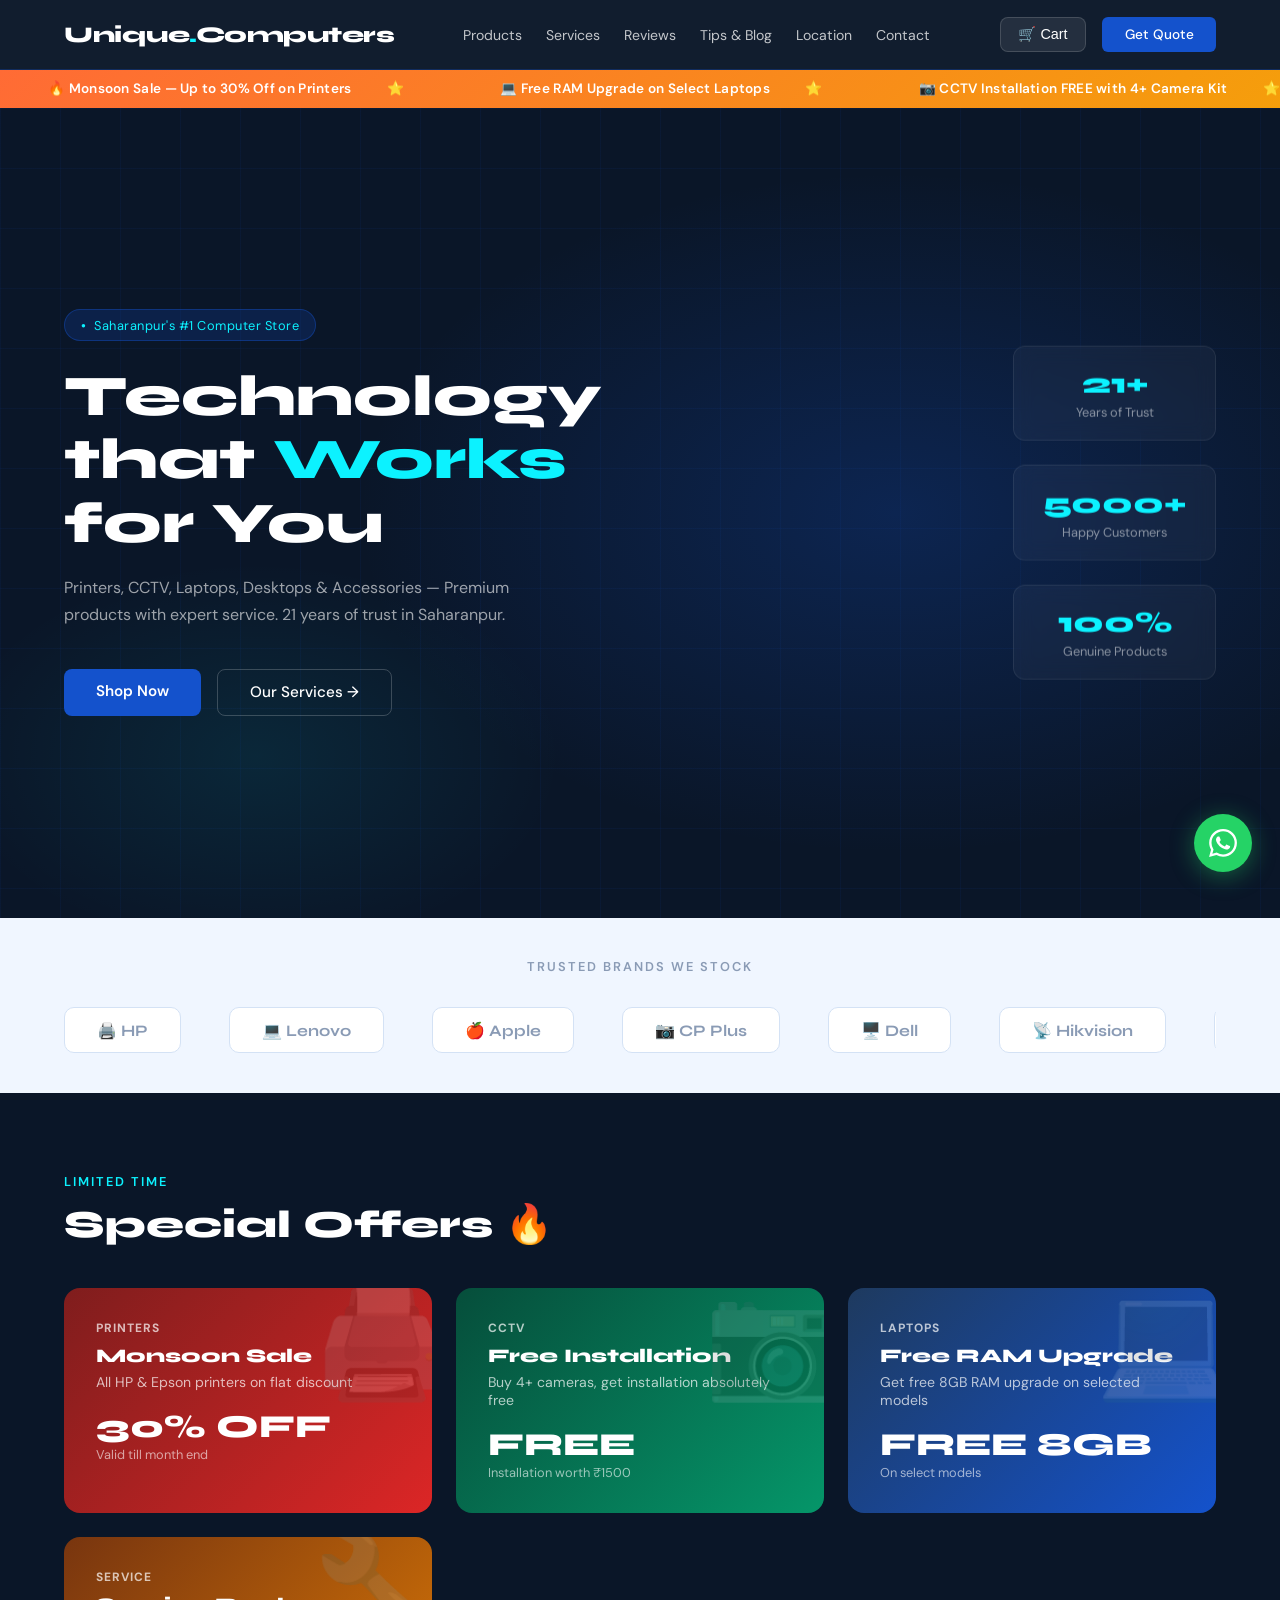
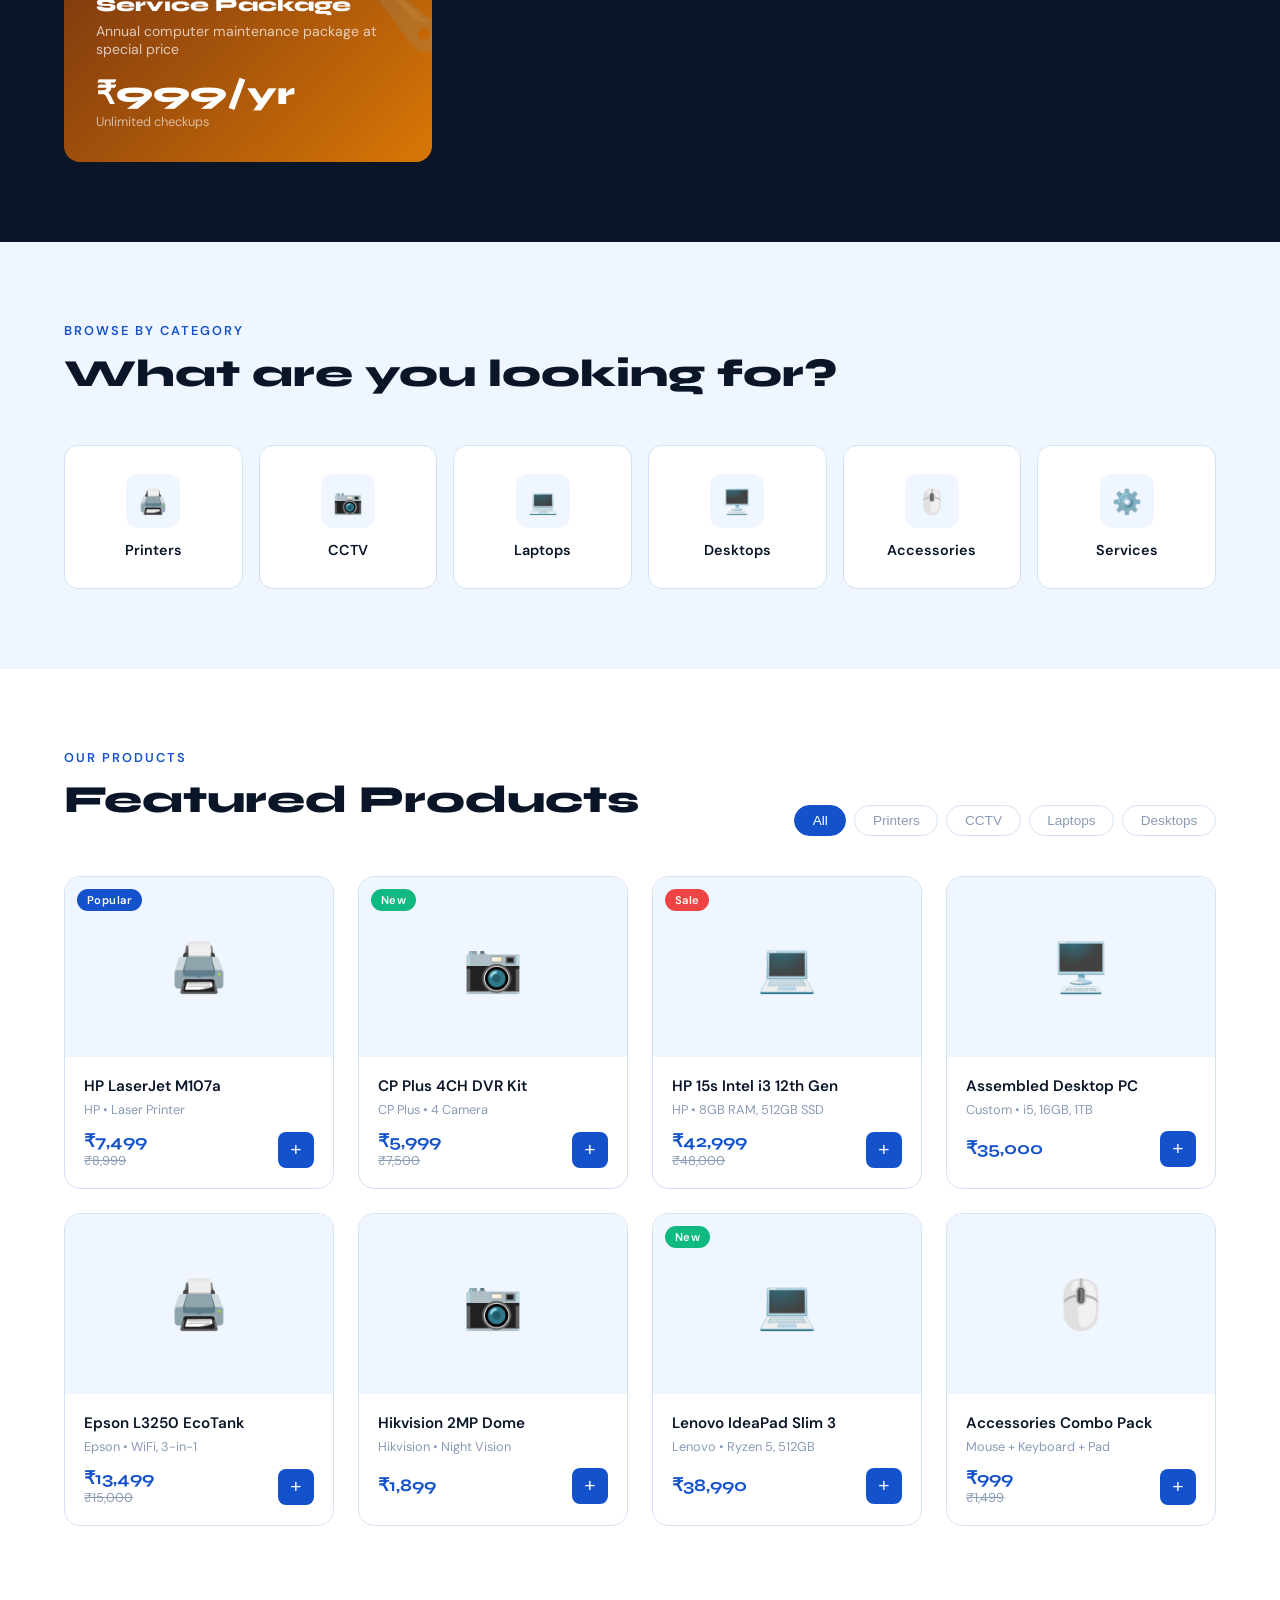
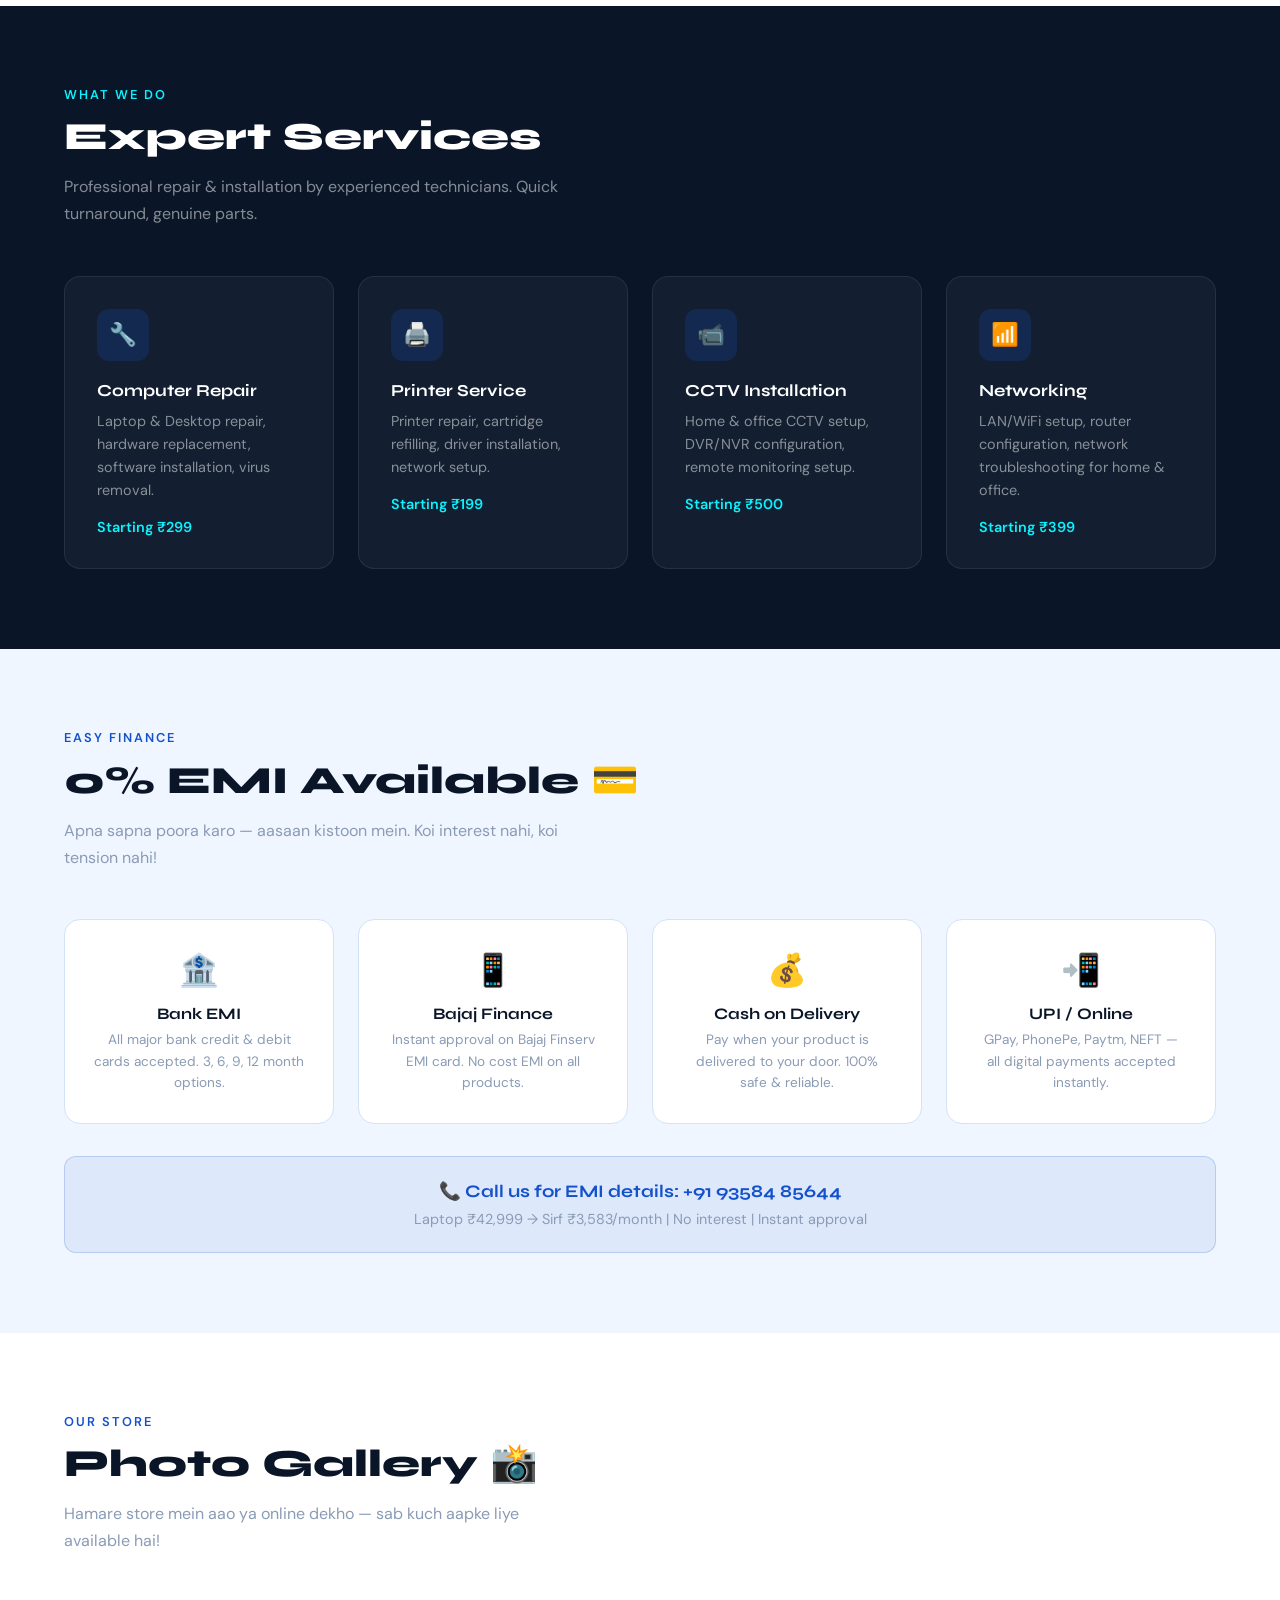
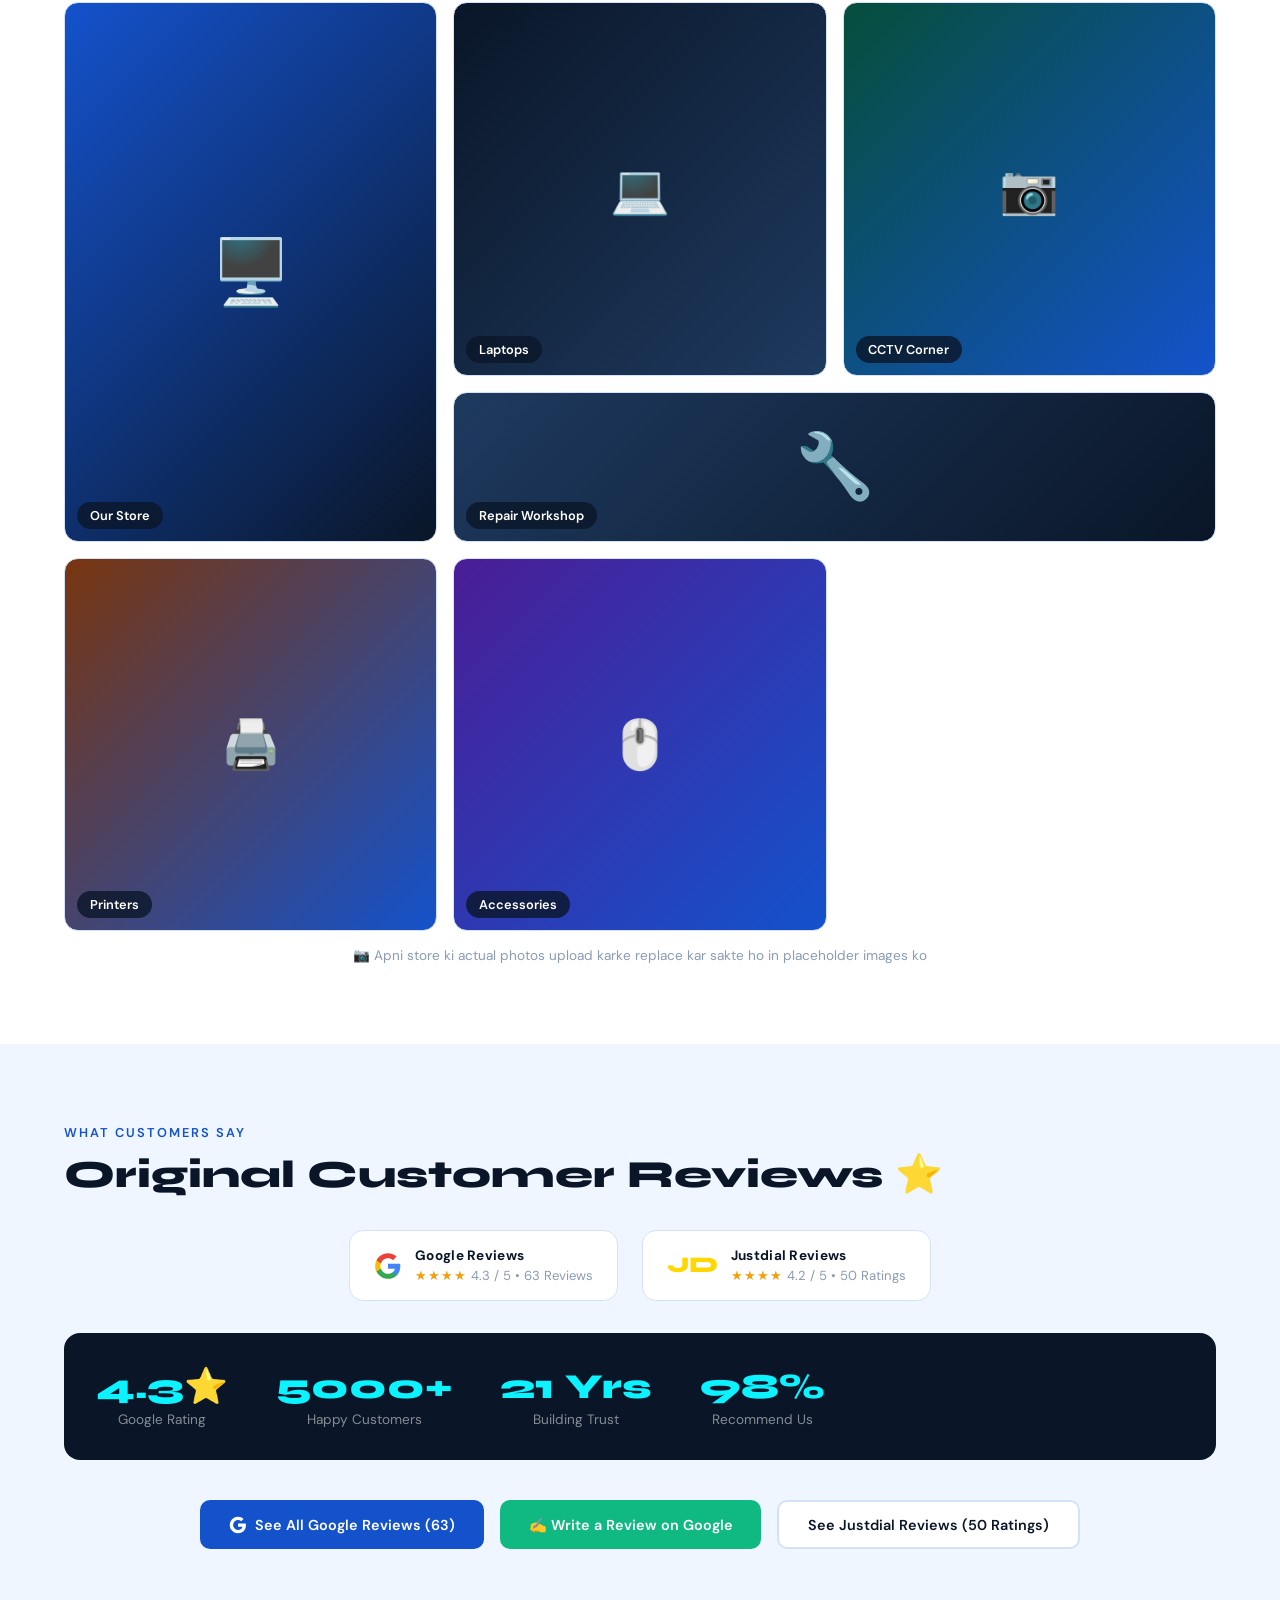
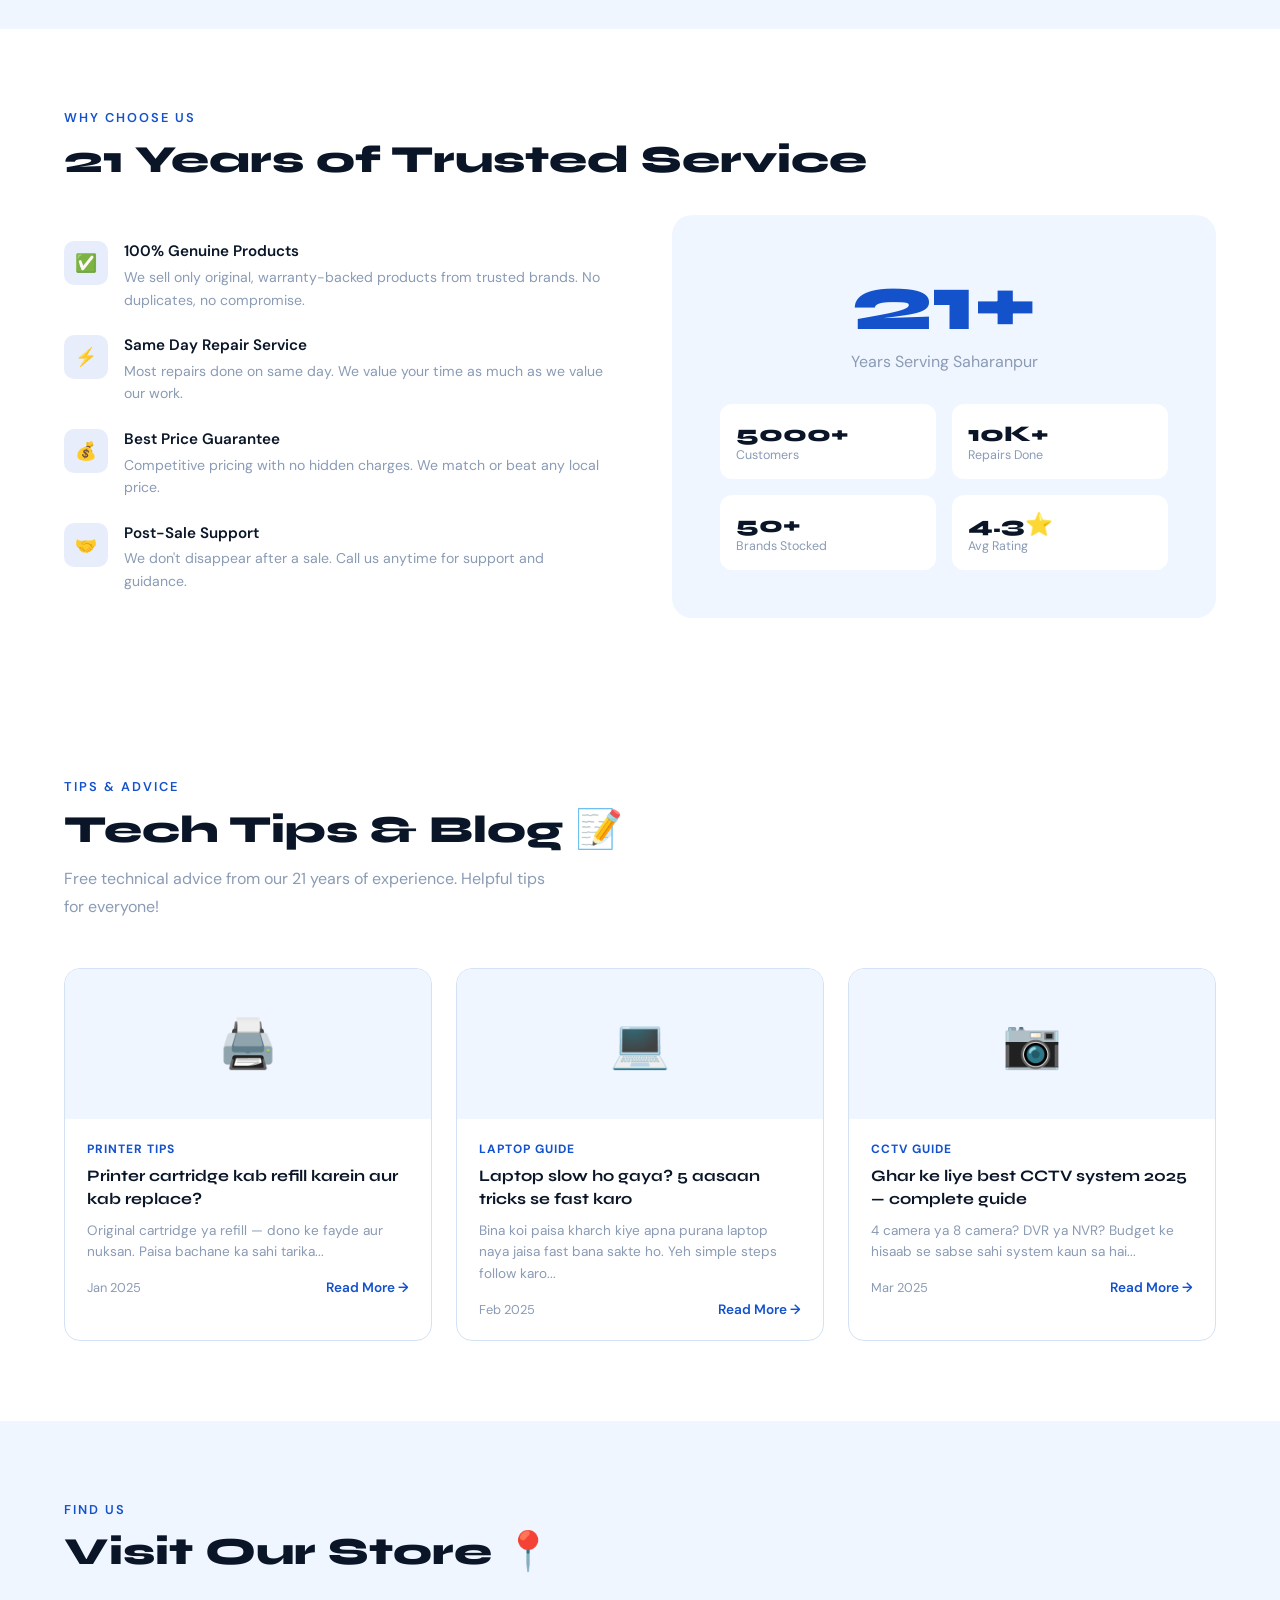
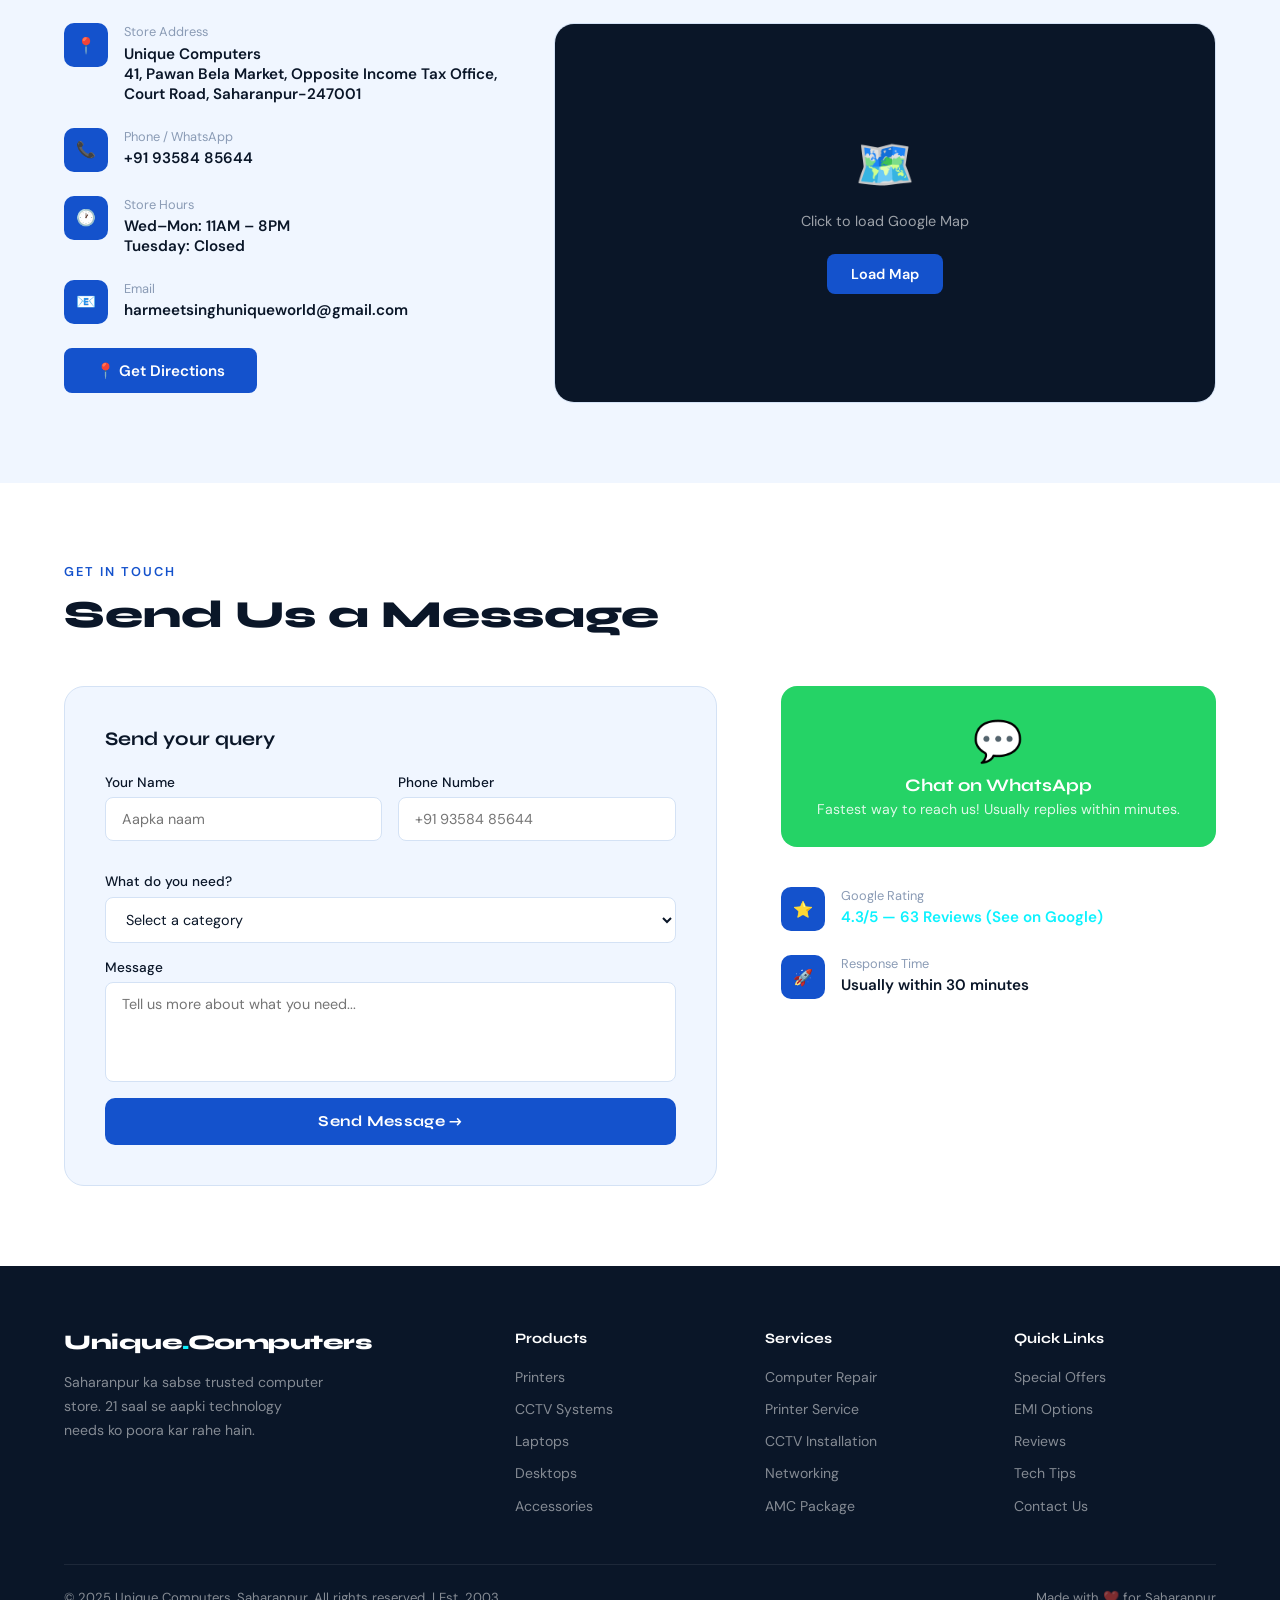
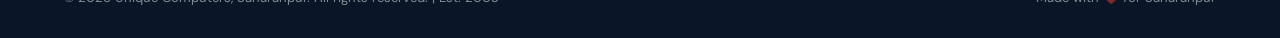
==== commit e564f0f3: "Add files via upload" ====
--- a/index.html
+++ b/index.html
@@ -1,48 +1,1039 @@
-<!DOCTYPE html><html>
+</html>
+<html lang="en">
 <head>
 <meta charset="UTF-8">
-<title>Unique Computers</title><style>
-
-body{
-margin:0;
-height:100vh;
-display:flex;
-justify-content:center;
-align-items:center;
-background:#020617;
-color:white;
-font-family:Arial;
-flex-direction:column;
-}
-
-.logo{
-font-size:60px;
-color:#0CF2FF;
-text-shadow:0 0 30px #0CF2FF;
-}
-
-.enter{
-margin-top:40px;
-padding:15px 40px;
-font-size:20px;
-background:#1452CC;
-border:none;
-border-radius:8px;
-color:white;
-cursor:pointer;
-}
-
-</style></head><body><div class="logo">Unique Computers</div><button class="enter" onclick="enterSite()">
-Enter Website
-</button><script>
-
-function enterSite(){
-window.location.href="home.html"
-}
-
-setTimeout(()=>{
-window.location.href="home.html"
-},5000)
-
-</script></body>
-</html>+<meta name="viewport" content="width=device-width, initial-scale=1.0">
+<title>Unique Computers - Saharanpur</title>
+<link href="https://fonts.googleapis.com/css2?family=Syne:wght@400;600;700;800&family=DM+Sans:wght@300;400;500&display=swap" rel="stylesheet">
+<script src="https://elfsightcdn.com/platform.js" async></script>
+<style>
+:root {
+  --navy: #0A1628;
+  --blue: #1452CC;
+  --sky: #2D7DD2;
+  --accent: #0CF2FF;
+  --white: #FFFFFF;
+  --light: #F0F6FF;
+  --gray: #8A9BB5;
+  --border: #D4E2F5;
+  --green: #10B981;
+  --red: #EF4444;
+  --orange: #F59E0B;
+}
+* { margin: 0; padding: 0; box-sizing: border-box; }
+html { scroll-behavior: smooth; }
+body { font-family: 'DM Sans', sans-serif; background: var(--white); color: var(--navy); overflow-x: hidden; }
+
+/* ─── NAV ─── */
+nav {
+  position: fixed; top: 0; width: 100%; z-index: 1000;
+  background: rgba(10,22,40,0.97); backdrop-filter: blur(20px);
+  padding: 0 5%; display: flex; align-items: center; justify-content: space-between;
+  height: 70px; border-bottom: 1px solid rgba(20,82,204,0.3);
+}
+.logo { font-family: 'Syne', sans-serif; font-weight: 800; font-size: 1.4rem; color: var(--white); letter-spacing: -0.5px; text-decoration: none; }
+.logo span { color: var(--accent); }
+.nav-links { display: flex; gap: 1.5rem; list-style: none; }
+.nav-links a { color: rgba(255,255,255,0.75); text-decoration: none; font-size: 0.88rem; transition: color 0.2s; }
+.nav-links a:hover { color: var(--accent); }
+.nav-right { display: flex; align-items: center; gap: 1rem; }
+.cart-btn {
+  position: relative; background: rgba(255,255,255,0.08); border: 1px solid rgba(255,255,255,0.15);
+  color: white; padding: 0.5rem 1.1rem; border-radius: 8px; cursor: pointer;
+  font-size: 0.9rem; transition: all 0.2s; display: flex; align-items: center; gap: 0.5rem;
+}
+.cart-btn:hover { background: rgba(20,82,204,0.3); }
+.cart-count {
+  position: absolute; top: -6px; right: -6px;
+  background: var(--red); color: white; font-size: 0.7rem;
+  width: 18px; height: 18px; border-radius: 50%;
+  display: flex; align-items: center; justify-content: center; font-weight: 700;
+  display: none;
+}
+.nav-cta {
+  background: var(--blue); color: white; border: none;
+  padding: 0.55rem 1.4rem; border-radius: 6px; font-size: 0.85rem;
+  cursor: pointer; font-family: 'DM Sans', sans-serif; font-weight: 500; transition: background 0.2s;
+}
+.nav-cta:hover { background: var(--sky); }
+
+/* ─── OFFERS BANNER ─── */
+.offers-banner {
+  margin-top: 70px;
+  background: linear-gradient(135deg, #FF6B35, #F59E0B);
+  padding: 0; overflow: hidden;
+}
+.banner-track {
+  display: flex; animation: scroll-banner 25s linear infinite;
+  white-space: nowrap;
+}
+.banner-item {
+  padding: 0.65rem 3rem; font-size: 0.85rem; font-weight: 600;
+  color: white; flex-shrink: 0; letter-spacing: 0.3px;
+}
+.banner-item::after { content: ' ⭐ '; margin-left: 2rem; }
+@keyframes scroll-banner {
+  0% { transform: translateX(0); }
+  100% { transform: translateX(-50%); }
+}
+
+/* ─── HERO ─── */
+.hero {
+  min-height: 90vh; background: var(--navy);
+  display: flex; align-items: center;
+  padding: 60px 5%; position: relative; overflow: hidden;
+}
+.hero-bg {
+  position: absolute; inset: 0;
+  background: radial-gradient(ellipse 60% 60% at 70% 50%, rgba(20,82,204,0.25) 0%, transparent 70%),
+    radial-gradient(ellipse 40% 40% at 20% 80%, rgba(12,242,255,0.08) 0%, transparent 60%);
+}
+.grid-lines {
+  position: absolute; inset: 0;
+  background-image: linear-gradient(rgba(20,82,204,0.07) 1px, transparent 1px), linear-gradient(90deg, rgba(20,82,204,0.07) 1px, transparent 1px);
+  background-size: 60px 60px;
+}
+.hero-content { position: relative; z-index: 2; max-width: 620px; }
+.hero-tag {
+  display: inline-flex; align-items: center; gap: 0.5rem;
+  background: rgba(20,82,204,0.2); border: 1px solid rgba(20,82,204,0.4);
+  color: var(--accent); padding: 0.4rem 1rem; border-radius: 100px;
+  font-size: 0.8rem; margin-bottom: 1.5rem; letter-spacing: 0.5px;
+}
+.hero-tag::before { content: '●'; font-size: 0.5rem; animation: blink 1.5s infinite; }
+@keyframes blink { 0%,100%{opacity:1} 50%{opacity:0.2} }
+h1 { font-family: 'Syne', sans-serif; font-size: clamp(2.4rem, 5vw, 3.6rem); font-weight: 800; line-height: 1.1; color: var(--white); margin-bottom: 1.2rem; }
+h1 .blue { color: var(--accent); }
+.hero-sub { font-size: 1rem; color: rgba(255,255,255,0.6); line-height: 1.7; margin-bottom: 2.5rem; max-width: 480px; }
+.hero-btns { display: flex; gap: 1rem; flex-wrap: wrap; }
+.btn-primary { background: var(--blue); color: white; padding: 0.8rem 2rem; border-radius: 8px; text-decoration: none; font-weight: 600; font-size: 0.95rem; transition: all 0.2s; border: none; cursor: pointer; }
+.btn-primary:hover { background: var(--sky); transform: translateY(-2px); box-shadow: 0 8px 30px rgba(20,82,204,0.4); }
+.btn-secondary { background: transparent; color: white; padding: 0.8rem 2rem; border-radius: 8px; text-decoration: none; font-weight: 500; font-size: 0.95rem; border: 1px solid rgba(255,255,255,0.2); transition: all 0.2s; }
+.btn-secondary:hover { border-color: var(--accent); color: var(--accent); }
+.hero-stats { position: absolute; right: 5%; top: 50%; transform: translateY(-50%); display: flex; flex-direction: column; gap: 1.5rem; z-index: 2; }
+.stat-card { background: rgba(255,255,255,0.04); border: 1px solid rgba(255,255,255,0.08); padding: 1.2rem 1.8rem; border-radius: 12px; text-align: center; backdrop-filter: blur(10px); }
+.stat-num { font-family: 'Syne', sans-serif; font-size: 1.8rem; font-weight: 800; color: var(--accent); }
+.stat-label { color: rgba(255,255,255,0.5); font-size: 0.8rem; margin-top: 0.2rem; }
+
+/* ─── BRAND LOGOS ─── */
+.brands { background: var(--light); padding: 40px 5%; }
+.brands-title { text-align: center; font-size: 0.8rem; font-weight: 600; letter-spacing: 2px; text-transform: uppercase; color: var(--gray); margin-bottom: 2rem; }
+.brands-track-wrap { overflow: hidden; }
+.brands-track { display: flex; gap: 3rem; animation: scroll-brands 20s linear infinite; width: max-content; align-items: center; }
+.brand-logo {
+  background: white; border: 1px solid var(--border); border-radius: 10px;
+  padding: 0.8rem 2rem; font-family: 'Syne', sans-serif;
+  font-weight: 700; font-size: 1rem; color: var(--gray);
+  white-space: nowrap; transition: color 0.2s;
+  display: flex; align-items: center; gap: 0.5rem;
+}
+@keyframes scroll-brands { 0%{transform:translateX(0)} 100%{transform:translateX(-50%)} }
+
+/* ─── SECTIONS ─── */
+section { padding: 80px 5%; }
+.section-tag { display: inline-block; color: var(--blue); font-size: 0.8rem; font-weight: 600; letter-spacing: 2px; text-transform: uppercase; margin-bottom: 0.7rem; }
+.section-title { font-family: 'Syne', sans-serif; font-size: clamp(1.8rem, 3vw, 2.4rem); font-weight: 800; color: var(--navy); margin-bottom: 0.8rem; line-height: 1.2; }
+.section-sub { color: var(--gray); font-size: 1rem; max-width: 500px; line-height: 1.7; }
+
+/* ─── SPECIAL OFFERS ─── */
+.special-offers { background: var(--navy); }
+.special-offers .section-title { color: white; }
+.offers-grid { display: grid; grid-template-columns: repeat(auto-fit, minmax(280px, 1fr)); gap: 1.5rem; margin-top: 2.5rem; }
+.offer-card {
+  border-radius: 16px; padding: 2rem; position: relative; overflow: hidden;
+  cursor: pointer; transition: transform 0.25s;
+}
+.offer-card:hover { transform: translateY(-4px); }
+.offer-card.red { background: linear-gradient(135deg, #7F1D1D, #DC2626); }
+.offer-card.green { background: linear-gradient(135deg, #064E3B, #059669); }
+.offer-card.blue { background: linear-gradient(135deg, #1E3A5F, #1452CC); }
+.offer-card.orange { background: linear-gradient(135deg, #78350F, #D97706); }
+.offer-bg { position: absolute; right: -20px; top: -20px; font-size: 7rem; opacity: 0.15; }
+.offer-tag { font-size: 0.75rem; font-weight: 700; letter-spacing: 1px; text-transform: uppercase; color: rgba(255,255,255,0.7); margin-bottom: 0.5rem; }
+.offer-title { font-family: 'Syne', sans-serif; font-size: 1.2rem; font-weight: 800; color: white; margin-bottom: 0.4rem; }
+.offer-desc { font-size: 0.88rem; color: rgba(255,255,255,0.7); margin-bottom: 1rem; }
+.offer-discount { font-family: 'Syne', sans-serif; font-size: 2rem; font-weight: 800; color: white; }
+.offer-sub { font-size: 0.8rem; color: rgba(255,255,255,0.6); }
+
+/* ─── CATEGORIES ─── */
+.categories { background: var(--light); }
+.cat-grid { display: grid; grid-template-columns: repeat(auto-fit, minmax(150px, 1fr)); gap: 1rem; margin-top: 3rem; }
+.cat-card { background: white; border: 1px solid var(--border); border-radius: 14px; padding: 1.8rem 1rem; text-align: center; cursor: pointer; transition: all 0.25s; text-decoration: none; color: inherit; display: flex; flex-direction: column; align-items: center; gap: 0.8rem; }
+.cat-card:hover { border-color: var(--blue); transform: translateY(-4px); box-shadow: 0 12px 35px rgba(20,82,204,0.12); }
+.cat-icon { width: 54px; height: 54px; background: var(--light); border-radius: 12px; display: flex; align-items: center; justify-content: center; font-size: 1.5rem; }
+.cat-card:hover .cat-icon { background: rgba(20,82,204,0.1); }
+.cat-name { font-weight: 600; font-size: 0.9rem; color: var(--navy); }
+
+/* ─── PRODUCTS ─── */
+.products-header { display: flex; justify-content: space-between; align-items: flex-end; margin-bottom: 2.5rem; flex-wrap: wrap; gap: 1rem; }
+.filter-tabs { display: flex; gap: 0.5rem; flex-wrap: wrap; }
+.tab { padding: 0.45rem 1.1rem; border-radius: 100px; border: 1px solid var(--border); background: white; font-size: 0.85rem; cursor: pointer; transition: all 0.2s; color: var(--gray); }
+.tab.active { background: var(--blue); color: white; border-color: var(--blue); }
+.tab:hover:not(.active) { border-color: var(--blue); color: var(--blue); }
+.products-grid { display: grid; grid-template-columns: repeat(auto-fill, minmax(240px, 1fr)); gap: 1.5rem; }
+.product-card { background: white; border: 1px solid var(--border); border-radius: 16px; overflow: hidden; transition: all 0.25s; }
+.product-card:hover { border-color: var(--blue); box-shadow: 0 16px 40px rgba(20,82,204,0.1); transform: translateY(-3px); }
+.product-img { background: var(--light); height: 180px; display: flex; align-items: center; justify-content: center; font-size: 3rem; position: relative; }
+.badge { position: absolute; top: 12px; left: 12px; background: var(--blue); color: white; font-size: 0.7rem; font-weight: 600; padding: 0.25rem 0.6rem; border-radius: 100px; letter-spacing: 0.5px; }
+.badge.new { background: #10B981; }
+.badge.sale { background: #EF4444; }
+.product-info { padding: 1.2rem; }
+.product-name { font-weight: 600; font-size: 0.95rem; margin-bottom: 0.3rem; }
+.product-brand { color: var(--gray); font-size: 0.8rem; margin-bottom: 0.8rem; }
+.product-footer { display: flex; align-items: center; justify-content: space-between; }
+.price { font-family: 'Syne', sans-serif; font-weight: 700; font-size: 1.1rem; color: var(--blue); }
+.price .old { font-size: 0.8rem; color: var(--gray); text-decoration: line-through; font-weight: 400; font-family: 'DM Sans',sans-serif; }
+.add-btn { width: 36px; height: 36px; border-radius: 8px; background: var(--blue); color: white; border: none; font-size: 1.2rem; cursor: pointer; display: flex; align-items: center; justify-content: center; transition: background 0.2s; }
+.add-btn:hover { background: var(--sky); }
+
+/* ─── SERVICES ─── */
+.services { background: var(--navy); }
+.services .section-title { color: white; }
+.services .section-sub { color: rgba(255,255,255,0.5); }
+.services-grid { display: grid; grid-template-columns: repeat(auto-fit, minmax(250px, 1fr)); gap: 1.5rem; margin-top: 3rem; }
+.service-card { background: rgba(255,255,255,0.04); border: 1px solid rgba(255,255,255,0.08); border-radius: 16px; padding: 2rem; transition: all 0.25s; }
+.service-card:hover { background: rgba(20,82,204,0.15); border-color: rgba(20,82,204,0.4); transform: translateY(-3px); }
+.service-icon { width: 52px; height: 52px; background: rgba(20,82,204,0.2); border-radius: 12px; display: flex; align-items: center; justify-content: center; font-size: 1.4rem; margin-bottom: 1.2rem; }
+.service-name { font-family: 'Syne', sans-serif; font-weight: 700; font-size: 1.05rem; color: white; margin-bottom: 0.6rem; }
+.service-desc { color: rgba(255,255,255,0.5); font-size: 0.9rem; line-height: 1.6; }
+.service-price { margin-top: 1rem; color: var(--accent); font-weight: 600; font-size: 0.9rem; }
+
+/* ─── EMI ─── */
+.emi { background: var(--light); }
+.emi-grid { display: grid; grid-template-columns: repeat(auto-fit, minmax(220px, 1fr)); gap: 1.5rem; margin-top: 3rem; }
+.emi-card { background: white; border: 1px solid var(--border); border-radius: 16px; padding: 1.8rem; text-align: center; transition: all 0.25s; }
+.emi-card:hover { border-color: var(--blue); box-shadow: 0 12px 30px rgba(20,82,204,0.1); transform: translateY(-3px); }
+.emi-icon { font-size: 2rem; margin-bottom: 0.8rem; }
+.emi-name { font-family: 'Syne', sans-serif; font-weight: 700; font-size: 1rem; margin-bottom: 0.4rem; }
+.emi-desc { color: var(--gray); font-size: 0.85rem; line-height: 1.6; }
+.emi-highlight { background: rgba(20,82,204,0.08); border: 1px solid rgba(20,82,204,0.2); border-radius: 12px; padding: 1.5rem; margin-top: 2rem; text-align: center; }
+.emi-highlight h3 { font-family: 'Syne',sans-serif; font-size: 1.1rem; margin-bottom: 0.5rem; color: var(--blue); }
+.emi-highlight p { color: var(--gray); font-size: 0.9rem; }
+
+/* ─── GALLERY ─── */
+.gallery-grid { display: grid; grid-template-columns: repeat(3, 1fr); grid-template-rows: auto; gap: 1rem; margin-top: 3rem; }
+.gallery-item { border-radius: 14px; overflow: hidden; background: var(--light); aspect-ratio: 1; display: flex; align-items: center; justify-content: center; font-size: 3rem; cursor: pointer; transition: transform 0.25s; position: relative; border: 1px solid var(--border); }
+.gallery-item:hover { transform: scale(1.02); }
+.gallery-item:hover .gallery-overlay { opacity: 1; }
+.gallery-item.tall { grid-row: span 2; aspect-ratio: auto; min-height: 300px; }
+.gallery-item.wide { grid-column: span 2; aspect-ratio: auto; min-height: 150px; }
+.gallery-overlay { position: absolute; inset: 0; background: rgba(20,82,204,0.8); display: flex; align-items: center; justify-content: center; opacity: 0; transition: opacity 0.25s; color: white; font-size: 0.9rem; font-weight: 600; }
+.gallery-label { position: absolute; bottom: 12px; left: 12px; background: rgba(10,22,40,0.8); color: white; font-size: 0.8rem; font-weight: 600; padding: 0.3rem 0.8rem; border-radius: 100px; }
+
+/* ─── REVIEWS ─── */
+.reviews { background: var(--light); }
+.review-platforms { display: flex; gap: 1.5rem; flex-wrap: wrap; margin-top: 2rem; margin-bottom: 2rem; justify-content: center; }
+.platform-badge { display: flex; align-items: center; gap: 0.8rem; background: white; border: 1px solid var(--border); border-radius: 14px; padding: 1rem 1.5rem; text-decoration: none; color: var(--navy); transition: all 0.25s; }
+.platform-badge:hover { border-color: var(--blue); box-shadow: 0 8px 25px rgba(20,82,204,0.1); transform: translateY(-2px); }
+.platform-icon { font-size: 1.8rem; line-height: 1; }
+.platform-info { text-align: left; }
+.platform-name { font-weight: 700; font-size: 0.85rem; letter-spacing: 0.3px; }
+.platform-rating { font-size: 0.82rem; color: var(--gray); margin-top: 0.15rem; }
+.platform-rating .stars { color: #F59E0B; letter-spacing: 1px; }
+.reviews-grid { display: grid; grid-template-columns: repeat(auto-fill, minmax(280px, 1fr)); gap: 1.5rem; margin-top: 2rem; }
+.review-card { background: white; border: 1px solid var(--border); border-radius: 16px; padding: 1.8rem; transition: all 0.25s; position: relative; }
+.review-card:hover { border-color: var(--blue); box-shadow: 0 12px 35px rgba(20,82,204,0.08); }
+.review-source { position: absolute; top: 1rem; right: 1rem; font-size: 0.7rem; font-weight: 600; text-transform: uppercase; letter-spacing: 0.5px; color: var(--gray); background: var(--light); padding: 0.2rem 0.6rem; border-radius: 6px; }
+.review-stars { color: #F59E0B; font-size: 1rem; margin-bottom: 0.8rem; letter-spacing: 2px; }
+.review-text { font-size: 0.92rem; line-height: 1.7; color: #4A5568; margin-bottom: 1.2rem; }
+.reviewer { display: flex; align-items: center; gap: 0.8rem; }
+.reviewer-avatar { width: 42px; height: 42px; border-radius: 50%; background: linear-gradient(135deg, var(--blue), var(--sky)); display: flex; align-items: center; justify-content: center; color: white; font-weight: 700; font-size: 1rem; }
+.reviewer-name { font-weight: 600; font-size: 0.9rem; }
+.reviewer-loc { color: var(--gray); font-size: 0.8rem; }
+.owner-reply { background: var(--light); border-left: 3px solid var(--blue); border-radius: 0 8px 8px 0; padding: 1rem 1.2rem; margin-top: 1rem; font-size: 0.85rem; line-height: 1.7; color: #4A5568; }
+.owner-reply-header { font-weight: 600; font-size: 0.8rem; color: var(--blue); margin-bottom: 0.4rem; }
+.review-summary { display: flex; gap: 3rem; background: var(--navy); border-radius: 16px; padding: 2rem; margin-bottom: 2rem; flex-wrap: wrap; }
+.summary-item { text-align: center; }
+.summary-num { font-family: 'Syne', sans-serif; font-size: 2.2rem; font-weight: 800; color: var(--accent); }
+.summary-label { color: rgba(255,255,255,0.5); font-size: 0.85rem; margin-top: 0.2rem; }
+.review-cta { display: flex; gap: 1rem; justify-content: center; margin-top: 2.5rem; flex-wrap: wrap; }
+.review-cta a { display: inline-flex; align-items: center; gap: 0.5rem; padding: 0.85rem 1.8rem; border-radius: 10px; font-weight: 600; font-size: 0.9rem; text-decoration: none; transition: all 0.25s; }
+.review-cta .btn-google { background: var(--blue); color: white; }
+.review-cta .btn-google:hover { background: #1040A0; transform: translateY(-2px); box-shadow: 0 8px 20px rgba(20,82,204,0.3); }
+.review-cta .btn-jd { background: white; color: var(--navy); border: 2px solid var(--border); }
+.review-cta .btn-jd:hover { border-color: var(--blue); color: var(--blue); transform: translateY(-2px); box-shadow: 0 8px 20px rgba(20,82,204,0.1); }
+
+/* ─── WHY US ─── */
+.why-grid { display: grid; grid-template-columns: 1fr 1fr; gap: 4rem; align-items: center; margin-top: 2rem; }
+.why-points { display: flex; flex-direction: column; gap: 1.5rem; }
+.why-point { display: flex; gap: 1rem; align-items: flex-start; }
+.point-icon { min-width: 44px; height: 44px; background: rgba(20,82,204,0.1); border-radius: 10px; display: flex; align-items: center; justify-content: center; font-size: 1.1rem; }
+.point-title { font-weight: 600; font-size: 0.95rem; margin-bottom: 0.3rem; }
+.point-desc { color: var(--gray); font-size: 0.88rem; line-height: 1.6; }
+.why-visual { background: var(--light); border-radius: 20px; padding: 3rem; text-align: center; }
+.years-badge { font-family: 'Syne', sans-serif; font-size: 5rem; font-weight: 800; color: var(--blue); line-height: 1; }
+.years-text { font-size: 1rem; color: var(--gray); margin-top: 0.5rem; }
+.trust-items { display: grid; grid-template-columns: 1fr 1fr; gap: 1rem; margin-top: 2rem; }
+.trust-item { background: white; border-radius: 12px; padding: 1rem; text-align: left; }
+.trust-num { font-family: 'Syne', sans-serif; font-size: 1.4rem; font-weight: 800; color: var(--navy); }
+.trust-lbl { font-size: 0.78rem; color: var(--gray); }
+
+/* ─── BLOG ─── */
+.blog { background: var(--white); }
+.blog-grid { display: grid; grid-template-columns: repeat(auto-fill, minmax(280px, 1fr)); gap: 1.5rem; margin-top: 3rem; }
+.blog-card { border: 1px solid var(--border); border-radius: 16px; overflow: hidden; transition: all 0.25s; }
+.blog-card:hover { border-color: var(--blue); box-shadow: 0 12px 35px rgba(20,82,204,0.1); transform: translateY(-3px); }
+.blog-thumb { height: 150px; display: flex; align-items: center; justify-content: center; font-size: 3rem; background: var(--light); }
+.blog-body { padding: 1.4rem; }
+.blog-cat { font-size: 0.75rem; font-weight: 700; text-transform: uppercase; letter-spacing: 1px; color: var(--blue); margin-bottom: 0.5rem; }
+.blog-title { font-family: 'Syne', sans-serif; font-weight: 700; font-size: 1rem; line-height: 1.4; margin-bottom: 0.6rem; }
+.blog-excerpt { color: var(--gray); font-size: 0.85rem; line-height: 1.6; margin-bottom: 1rem; }
+.blog-meta { display: flex; align-items: center; justify-content: space-between; }
+.blog-date { color: var(--gray); font-size: 0.8rem; }
+.read-more { color: var(--blue); font-size: 0.85rem; font-weight: 600; text-decoration: none; }
+.read-more:hover { text-decoration: underline; }
+
+/* ─── MAP ─── */
+.map-section { background: var(--light); }
+.map-grid { display: grid; grid-template-columns: 1fr 1.5fr; gap: 3rem; margin-top: 3rem; align-items: start; }
+.map-info { display: flex; flex-direction: column; gap: 1.5rem; }
+.info-item { display: flex; gap: 1rem; align-items: flex-start; }
+.info-icon { min-width: 44px; height: 44px; background: var(--blue); color: white; border-radius: 10px; display: flex; align-items: center; justify-content: center; font-size: 1rem; }
+.info-label { font-size: 0.8rem; color: var(--gray); margin-bottom: 0.2rem; }
+.info-val { font-weight: 600; font-size: 0.95rem; }
+.map-embed { border-radius: 20px; overflow: hidden; border: 1px solid var(--border); height: 380px; }
+.map-embed iframe { width: 100%; height: 100%; border: none; }
+.map-placeholder { width: 100%; height: 100%; background: var(--navy); display: flex; flex-direction: column; align-items: center; justify-content: center; gap: 1rem; color: white; cursor: pointer; transition: background 0.2s; }
+.map-placeholder:hover { background: #0D1F3C; }
+.map-placeholder .map-icon { font-size: 3rem; }
+.map-placeholder p { font-size: 0.9rem; color: rgba(255,255,255,0.6); }
+.map-placeholder .map-btn { background: var(--blue); color: white; padding: 0.7rem 1.5rem; border-radius: 8px; font-weight: 600; font-size: 0.9rem; text-decoration: none; margin-top: 0.5rem; }
+
+/* ─── CONTACT ─── */
+.contact { background: white; }
+.contact-grid { display: grid; grid-template-columns: 1.5fr 1fr; gap: 4rem; margin-top: 3rem; align-items: start; }
+.contact-form { background: var(--light); border-radius: 20px; padding: 2.5rem; border: 1px solid var(--border); }
+.form-row { display: grid; grid-template-columns: 1fr 1fr; gap: 1rem; margin-bottom: 1rem; }
+.form-group { display: flex; flex-direction: column; gap: 0.4rem; margin-bottom: 1rem; }
+.form-group label { font-size: 0.85rem; font-weight: 500; color: var(--navy); }
+.form-group input, .form-group textarea, .form-group select { border: 1px solid var(--border); border-radius: 8px; padding: 0.75rem 1rem; font-family: 'DM Sans', sans-serif; font-size: 0.9rem; outline: none; transition: border-color 0.2s; background: white; color: var(--navy); }
+.form-group input:focus, .form-group textarea:focus, .form-group select:focus { border-color: var(--blue); box-shadow: 0 0 0 3px rgba(20,82,204,0.08); }
+.form-group textarea { resize: none; height: 100px; }
+.submit-btn { width: 100%; background: var(--blue); color: white; border: none; padding: 0.9rem; border-radius: 10px; font-family: 'Syne', sans-serif; font-weight: 700; font-size: 0.95rem; cursor: pointer; transition: all 0.2s; letter-spacing: 0.3px; }
+.submit-btn:hover { background: var(--sky); transform: translateY(-1px); box-shadow: 0 8px 25px rgba(20,82,204,0.3); }
+.contact-info { display: flex; flex-direction: column; gap: 1.5rem; }
+.whatsapp-card { background: #25D366; border-radius: 16px; padding: 1.8rem; color: white; text-align: center; cursor: pointer; transition: all 0.25s; text-decoration: none; display: block; }
+.whatsapp-card:hover { background: #1FB855; transform: translateY(-3px); box-shadow: 0 12px 30px rgba(37,211,102,0.3); }
+.whatsapp-card .wa-icon { font-size: 2.5rem; margin-bottom: 0.5rem; }
+.whatsapp-card h3 { font-family: 'Syne', sans-serif; font-weight: 700; font-size: 1.1rem; margin-bottom: 0.3rem; }
+.whatsapp-card p { font-size: 0.88rem; opacity: 0.85; }
+
+/* ─── CART PANEL ─── */
+.cart-overlay { position: fixed; inset: 0; background: rgba(0,0,0,0.5); z-index: 2000; display: none; }
+.cart-panel { position: fixed; right: 0; top: 0; height: 100vh; width: 380px; background: white; z-index: 2001; transform: translateX(100%); transition: transform 0.35s ease; display: flex; flex-direction: column; }
+.cart-panel.open { transform: translateX(0); }
+.cart-header { padding: 1.5rem; border-bottom: 1px solid var(--border); display: flex; align-items: center; justify-content: space-between; }
+.cart-header h3 { font-family: 'Syne', sans-serif; font-weight: 700; font-size: 1.1rem; }
+.close-cart { background: none; border: none; font-size: 1.5rem; cursor: pointer; color: var(--gray); }
+.cart-items { flex: 1; overflow-y: auto; padding: 1.5rem; display: flex; flex-direction: column; gap: 1rem; }
+.cart-empty { text-align: center; color: var(--gray); margin-top: 3rem; }
+.cart-empty .cart-empty-icon { font-size: 3rem; margin-bottom: 1rem; }
+.cart-item { display: flex; gap: 1rem; align-items: center; padding: 1rem; border: 1px solid var(--border); border-radius: 12px; }
+.cart-item-icon { width: 50px; height: 50px; background: var(--light); border-radius: 8px; display: flex; align-items: center; justify-content: center; font-size: 1.5rem; }
+.cart-item-info { flex: 1; }
+.cart-item-name { font-weight: 600; font-size: 0.9rem; margin-bottom: 0.2rem; }
+.cart-item-price { color: var(--blue); font-weight: 700; font-size: 0.9rem; }
+.remove-item { background: none; border: none; color: var(--gray); cursor: pointer; font-size: 1.1rem; }
+.remove-item:hover { color: var(--red); }
+.cart-footer { padding: 1.5rem; border-top: 1px solid var(--border); }
+.cart-total { display: flex; justify-content: space-between; align-items: center; margin-bottom: 1rem; }
+.cart-total span { font-family: 'Syne', sans-serif; font-weight: 700; font-size: 1rem; }
+.cart-total .total-price { color: var(--blue); font-size: 1.2rem; }
+.checkout-btn { width: 100%; background: var(--blue); color: white; border: none; padding: 0.9rem; border-radius: 10px; font-family: 'Syne', sans-serif; font-weight: 700; font-size: 0.95rem; cursor: pointer; transition: all 0.2s; }
+.checkout-btn:hover { background: var(--sky); }
+
+/* ─── FOOTER ─── */
+footer { background: var(--navy); color: rgba(255,255,255,0.5); padding: 4rem 5% 2rem; }
+.footer-grid { display: grid; grid-template-columns: 2fr 1fr 1fr 1fr; gap: 3rem; margin-bottom: 3rem; }
+.footer-brand .logo { font-size: 1.3rem; display: inline-block; margin-bottom: 1rem; }
+.footer-brand p { font-size: 0.88rem; line-height: 1.7; max-width: 260px; }
+.footer-col h4 { font-family: 'Syne', sans-serif; font-weight: 700; color: white; font-size: 0.9rem; margin-bottom: 1.2rem; }
+.footer-col ul { list-style: none; display: flex; flex-direction: column; gap: 0.7rem; }
+.footer-col ul li a { color: rgba(255,255,255,0.5); text-decoration: none; font-size: 0.88rem; transition: color 0.2s; }
+.footer-col ul li a:hover { color: var(--accent); }
+.footer-bottom { border-top: 1px solid rgba(255,255,255,0.08); padding-top: 1.5rem; display: flex; justify-content: space-between; align-items: center; flex-wrap: wrap; gap: 1rem; }
+.footer-bottom p { font-size: 0.82rem; }
+
+/* ─── WHATSAPP ─── */
+.whatsapp-float { position: fixed; bottom: 28px; right: 28px; z-index: 500; width: 58px; height: 58px; border-radius: 50%; background: #25D366; display: flex; align-items: center; justify-content: center; box-shadow: 0 4px 25px rgba(37,211,102,0.4); cursor: pointer; transition: all 0.25s; text-decoration: none; animation: pulse 2.5s infinite; }
+.whatsapp-float:hover { transform: scale(1.1); }
+@keyframes pulse { 0%,100%{box-shadow: 0 4px 25px rgba(37,211,102,0.4)} 50%{box-shadow: 0 4px 40px rgba(37,211,102,0.7)} }
+.whatsapp-float svg { width: 28px; height: 28px; fill: white; }
+
+/* ─── TOAST ─── */
+.toast { position: fixed; bottom: 100px; right: 28px; z-index: 600; background: var(--navy); color: white; padding: 0.8rem 1.4rem; border-radius: 10px; font-size: 0.88rem; border: 1px solid rgba(20,82,204,0.3); box-shadow: 0 8px 30px rgba(0,0,0,0.3); transition: opacity 0.3s, transform 0.3s; opacity: 0; transform: translateY(10px); pointer-events: none; }
+.toast.show { opacity: 1; transform: translateY(0); }
+
+/* ─── RESPONSIVE ─── */
+@media (max-width: 900px) {
+  .hero-stats { display: none; }
+  .why-grid, .contact-grid, .map-grid { grid-template-columns: 1fr; gap: 2rem; }
+  .footer-grid { grid-template-columns: 1fr 1fr; }
+  .gallery-grid { grid-template-columns: 1fr 1fr; }
+  .gallery-item.tall, .gallery-item.wide { grid-column: auto; grid-row: auto; aspect-ratio: 1; min-height: auto; }
+}
+@media (max-width: 600px) {
+  .nav-links { display: none; }
+  .form-row { grid-template-columns: 1fr; }
+  .footer-grid { grid-template-columns: 1fr; }
+  .review-summary { gap: 1.5rem; }
+  .platform-badge { padding: 0.8rem 1rem; }
+  .review-cta a { padding: 0.75rem 1.2rem; font-size: 0.85rem; }
+  .cart-panel { width: 100%; }
+}
+
+/* ─── SCROLL ANIMATION ─── */
+.reveal { opacity: 0; transform: translateY(24px); transition: opacity 0.55s ease, transform 0.55s ease; }
+.reveal.visible { opacity: 1; transform: none; }
+</style>
+</head>
+<body>
+
+<!-- NAV -->
+<nav>
+  <a href="#" class="logo">Unique<span>.</span>Computers</a>
+  <ul class="nav-links">
+    <li><a href="#products">Products</a></li>
+    <li><a href="#services">Services</a></li>
+    <li><a href="#reviews">Reviews</a></li>
+    <li><a href="#blog">Tips & Blog</a></li>
+    <li><a href="#map-section">Location</a></li>
+    <li><a href="#contact">Contact</a></li>
+  </ul>
+  <div class="nav-right">
+    <button class="cart-btn" onclick="openCart()">
+      🛒 Cart
+      <span class="cart-count" id="cartCount">0</span>
+    </button>
+    <button class="nav-cta" onclick="document.getElementById('contact').scrollIntoView({behavior:'smooth'})">Get Quote</button>
+  </div>
+</nav>
+
+<!-- OFFERS BANNER -->
+<div class="offers-banner">
+  <div class="banner-track">
+    <span class="banner-item">🔥 Monsoon Sale — Up to 30% Off on Printers</span>
+    <span class="banner-item">💻 Free RAM Upgrade on Select Laptops</span>
+    <span class="banner-item">📷 CCTV Installation FREE with 4+ Camera Kit</span>
+    <span class="banner-item">0% EMI Available on All Products</span>
+    <span class="banner-item">⚡ Same Day Repair Service Available</span>
+    <span class="banner-item">🔥 Monsoon Sale — Up to 30% Off on Printers</span>
+    <span class="banner-item">💻 Free RAM Upgrade on Select Laptops</span>
+    <span class="banner-item">📷 CCTV Installation FREE with 4+ Camera Kit</span>
+    <span class="banner-item">0% EMI Available on All Products</span>
+    <span class="banner-item">⚡ Same Day Repair Service Available</span>
+  </div>
+</div>
+
+<!-- HERO -->
+<section class="hero">
+  <div class="hero-bg"></div>
+  <div class="grid-lines"></div>
+  <div class="hero-content">
+    <div class="hero-tag">Saharanpur's #1 Computer Store</div>
+    <h1>Technology<br>that <span class="blue">Works</span><br>for You</h1>
+    <p class="hero-sub">Printers, CCTV, Laptops, Desktops & Accessories — Premium products with expert service. 21 years of trust in Saharanpur.</p>
+    <div class="hero-btns">
+      <a href="#products" class="btn-primary">Shop Now</a>
+      <a href="#services" class="btn-secondary">Our Services →</a>
+    </div>
+  </div>
+  <div class="hero-stats">
+    <div class="stat-card">
+      <div class="stat-num">21+</div>
+      <div class="stat-label">Years of Trust</div>
+    </div>
+    <div class="stat-card">
+      <div class="stat-num">5000+</div>
+      <div class="stat-label">Happy Customers</div>
+    </div>
+    <div class="stat-card">
+      <div class="stat-num">100%</div>
+      <div class="stat-label">Genuine Products</div>
+    </div>
+  </div>
+</section>
+
+<!-- BRANDS -->
+<div class="brands">
+  <div class="brands-title">Trusted Brands We Stock</div>
+  <div class="brands-track-wrap">
+    <div class="brands-track">
+      <div class="brand-logo">🖨️ HP</div>
+      <div class="brand-logo">💻 Lenovo</div>
+      <div class="brand-logo">🍎 Apple</div>
+      <div class="brand-logo">📷 CP Plus</div>
+      <div class="brand-logo">🖥️ Dell</div>
+      <div class="brand-logo">📡 Hikvision</div>
+      <div class="brand-logo">🖨️ Epson</div>
+      <div class="brand-logo">💻 Asus</div>
+      <div class="brand-logo">🖥️ Acer</div>
+      <div class="brand-logo">📷 Dahua</div>
+      <div class="brand-logo">🖨️ Canon</div>
+      <div class="brand-logo">💻 Samsung</div>
+      <!-- Duplicate for seamless loop -->
+      <div class="brand-logo">🖨️ HP</div>
+      <div class="brand-logo">💻 Lenovo</div>
+      <div class="brand-logo">🍎 Apple</div>
+      <div class="brand-logo">📷 CP Plus</div>
+      <div class="brand-logo">🖥️ Dell</div>
+      <div class="brand-logo">📡 Hikvision</div>
+      <div class="brand-logo">🖨️ Epson</div>
+      <div class="brand-logo">💻 Asus</div>
+      <div class="brand-logo">🖥️ Acer</div>
+      <div class="brand-logo">📷 Dahua</div>
+      <div class="brand-logo">🖨️ Canon</div>
+      <div class="brand-logo">💻 Samsung</div>
+    </div>
+  </div>
+</div>
+
+<!-- SPECIAL OFFERS -->
+<section class="special-offers" id="offers">
+  <div class="section-tag" style="color:var(--accent)">Limited Time</div>
+  <div class="section-title">Special Offers 🔥</div>
+  <div class="offers-grid reveal">
+    <div class="offer-card red">
+      <div class="offer-bg">🖨️</div>
+      <div class="offer-tag">Printers</div>
+      <div class="offer-title">Monsoon Sale</div>
+      <div class="offer-desc">All HP & Epson printers on flat discount</div>
+      <div class="offer-discount">30% OFF</div>
+      <div class="offer-sub">Valid till month end</div>
+    </div>
+    <div class="offer-card green">
+      <div class="offer-bg">📷</div>
+      <div class="offer-tag">CCTV</div>
+      <div class="offer-title">Free Installation</div>
+      <div class="offer-desc">Buy 4+ cameras, get installation absolutely free</div>
+      <div class="offer-discount">FREE</div>
+      <div class="offer-sub">Installation worth ₹1500</div>
+    </div>
+    <div class="offer-card blue">
+      <div class="offer-bg">💻</div>
+      <div class="offer-tag">Laptops</div>
+      <div class="offer-title">Free RAM Upgrade</div>
+      <div class="offer-desc">Get free 8GB RAM upgrade on selected models</div>
+      <div class="offer-discount">FREE 8GB</div>
+      <div class="offer-sub">On select models</div>
+    </div>
+    <div class="offer-card orange">
+      <div class="offer-bg">🔧</div>
+      <div class="offer-tag">Service</div>
+      <div class="offer-title">Service Package</div>
+      <div class="offer-desc">Annual computer maintenance package at special price</div>
+      <div class="offer-discount">₹999/yr</div>
+      <div class="offer-sub">Unlimited checkups</div>
+    </div>
+  </div>
+</section>
+
+<!-- CATEGORIES -->
+<section class="categories" id="categories">
+  <div class="section-tag">Browse By Category</div>
+  <div class="section-title">What are you looking for?</div>
+  <div class="cat-grid reveal">
+    <a href="#" class="cat-card"><div class="cat-icon">🖨️</div><div class="cat-name">Printers</div></a>
+    <a href="#" class="cat-card"><div class="cat-icon">📷</div><div class="cat-name">CCTV</div></a>
+    <a href="#" class="cat-card"><div class="cat-icon">💻</div><div class="cat-name">Laptops</div></a>
+    <a href="#" class="cat-card"><div class="cat-icon">🖥️</div><div class="cat-name">Desktops</div></a>
+    <a href="#" class="cat-card"><div class="cat-icon">🖱️</div><div class="cat-name">Accessories</div></a>
+    <a href="#" class="cat-card"><div class="cat-icon">⚙️</div><div class="cat-name">Services</div></a>
+  </div>
+</section>
+
+<!-- PRODUCTS -->
+<section id="products">
+  <div class="products-header">
+    <div>
+      <div class="section-tag">Our Products</div>
+      <div class="section-title">Featured Products</div>
+    </div>
+    <div class="filter-tabs">
+      <button class="tab active" onclick="filterTab(this,'all')">All</button>
+      <button class="tab" onclick="filterTab(this,'printer')">Printers</button>
+      <button class="tab" onclick="filterTab(this,'cctv')">CCTV</button>
+      <button class="tab" onclick="filterTab(this,'laptop')">Laptops</button>
+      <button class="tab" onclick="filterTab(this,'desktop')">Desktops</button>
+    </div>
+  </div>
+  <div class="products-grid" id="productsGrid">
+    <div class="product-card reveal" data-cat="printer" data-name="HP LaserJet M107a" data-price="7499" data-icon="🖨️">
+      <div class="product-img">🖨️<span class="badge">Popular</span></div>
+      <div class="product-info">
+        <div class="product-name">HP LaserJet M107a</div>
+        <div class="product-brand">HP • Laser Printer</div>
+        <div class="product-footer">
+          <div class="price">₹7,499<br><span class="old">₹8,999</span></div>
+          <button class="add-btn" onclick="addToCart(this)">+</button>
+        </div>
+      </div>
+    </div>
+    <div class="product-card reveal" data-cat="cctv" data-name="CP Plus 4CH DVR Kit" data-price="5999" data-icon="📷">
+      <div class="product-img">📷<span class="badge new">New</span></div>
+      <div class="product-info">
+        <div class="product-name">CP Plus 4CH DVR Kit</div>
+        <div class="product-brand">CP Plus • 4 Camera</div>
+        <div class="product-footer">
+          <div class="price">₹5,999<br><span class="old">₹7,500</span></div>
+          <button class="add-btn" onclick="addToCart(this)">+</button>
+        </div>
+      </div>
+    </div>
+    <div class="product-card reveal" data-cat="laptop" data-name="HP 15s Intel i3 12th Gen" data-price="42999" data-icon="💻">
+      <div class="product-img">💻<span class="badge sale">Sale</span></div>
+      <div class="product-info">
+        <div class="product-name">HP 15s Intel i3 12th Gen</div>
+        <div class="product-brand">HP • 8GB RAM, 512GB SSD</div>
+        <div class="product-footer">
+          <div class="price">₹42,999<br><span class="old">₹48,000</span></div>
+          <button class="add-btn" onclick="addToCart(this)">+</button>
+        </div>
+      </div>
+    </div>
+    <div class="product-card reveal" data-cat="desktop" data-name="Assembled Desktop PC" data-price="35000" data-icon="🖥️">
+      <div class="product-img">🖥️</div>
+      <div class="product-info">
+        <div class="product-name">Assembled Desktop PC</div>
+        <div class="product-brand">Custom • i5, 16GB, 1TB</div>
+        <div class="product-footer">
+          <div class="price">₹35,000</div>
+          <button class="add-btn" onclick="addToCart(this)">+</button>
+        </div>
+      </div>
+    </div>
+    <div class="product-card reveal" data-cat="printer" data-name="Epson L3250 EcoTank" data-price="13499" data-icon="🖨️">
+      <div class="product-img">🖨️</div>
+      <div class="product-info">
+        <div class="product-name">Epson L3250 EcoTank</div>
+        <div class="product-brand">Epson • WiFi, 3-in-1</div>
+        <div class="product-footer">
+          <div class="price">₹13,499<br><span class="old">₹15,000</span></div>
+          <button class="add-btn" onclick="addToCart(this)">+</button>
+        </div>
+      </div>
+    </div>
+    <div class="product-card reveal" data-cat="cctv" data-name="Hikvision 2MP Dome" data-price="1899" data-icon="📷">
+      <div class="product-img">📷</div>
+      <div class="product-info">
+        <div class="product-name">Hikvision 2MP Dome</div>
+        <div class="product-brand">Hikvision • Night Vision</div>
+        <div class="product-footer">
+          <div class="price">₹1,899</div>
+          <button class="add-btn" onclick="addToCart(this)">+</button>
+        </div>
+      </div>
+    </div>
+    <div class="product-card reveal" data-cat="laptop" data-name="Lenovo IdeaPad Slim 3" data-price="38990" data-icon="💻">
+      <div class="product-img">💻<span class="badge new">New</span></div>
+      <div class="product-info">
+        <div class="product-name">Lenovo IdeaPad Slim 3</div>
+        <div class="product-brand">Lenovo • Ryzen 5, 512GB</div>
+        <div class="product-footer">
+          <div class="price">₹38,990</div>
+          <button class="add-btn" onclick="addToCart(this)">+</button>
+        </div>
+      </div>
+    </div>
+    <div class="product-card reveal" data-cat="desktop" data-name="Accessories Combo Pack" data-price="999" data-icon="🖱️">
+      <div class="product-img">🖱️</div>
+      <div class="product-info">
+        <div class="product-name">Accessories Combo Pack</div>
+        <div class="product-brand">Mouse + Keyboard + Pad</div>
+        <div class="product-footer">
+          <div class="price">₹999<br><span class="old">₹1,499</span></div>
+          <button class="add-btn" onclick="addToCart(this)">+</button>
+        </div>
+      </div>
+    </div>
+  </div>
+</section>
+
+<!-- SERVICES -->
+<section class="services" id="services">
+  <div class="section-tag" style="color:var(--accent)">What We Do</div>
+  <div class="section-title">Expert Services</div>
+  <p class="section-sub">Professional repair & installation by experienced technicians. Quick turnaround, genuine parts.</p>
+  <div class="services-grid reveal">
+    <div class="service-card"><div class="service-icon">🔧</div><div class="service-name">Computer Repair</div><div class="service-desc">Laptop & Desktop repair, hardware replacement, software installation, virus removal.</div><div class="service-price">Starting ₹299</div></div>
+    <div class="service-card"><div class="service-icon">🖨️</div><div class="service-name">Printer Service</div><div class="service-desc">Printer repair, cartridge refilling, driver installation, network setup.</div><div class="service-price">Starting ₹199</div></div>
+    <div class="service-card"><div class="service-icon">📹</div><div class="service-name">CCTV Installation</div><div class="service-desc">Home & office CCTV setup, DVR/NVR configuration, remote monitoring setup.</div><div class="service-price">Starting ₹500</div></div>
+    <div class="service-card"><div class="service-icon">📶</div><div class="service-name">Networking</div><div class="service-desc">LAN/WiFi setup, router configuration, network troubleshooting for home & office.</div><div class="service-price">Starting ₹399</div></div>
+  </div>
+</section>
+
+<!-- EMI -->
+<section class="emi" id="emi">
+  <div class="section-tag">Easy Finance</div>
+  <div class="section-title">0% EMI Available 💳</div>
+  <p class="section-sub">Apna sapna poora karo — aasaan kistoon mein. Koi interest nahi, koi tension nahi!</p>
+  <div class="emi-grid reveal">
+    <div class="emi-card"><div class="emi-icon">🏦</div><div class="emi-name">Bank EMI</div><div class="emi-desc">All major bank credit & debit cards accepted. 3, 6, 9, 12 month options.</div></div>
+    <div class="emi-card"><div class="emi-icon">📱</div><div class="emi-name">Bajaj Finance</div><div class="emi-desc">Instant approval on Bajaj Finserv EMI card. No cost EMI on all products.</div></div>
+    <div class="emi-card"><div class="emi-icon">💰</div><div class="emi-name">Cash on Delivery</div><div class="emi-desc">Pay when your product is delivered to your door. 100% safe & reliable.</div></div>
+    <div class="emi-card"><div class="emi-icon">📲</div><div class="emi-name">UPI / Online</div><div class="emi-desc">GPay, PhonePe, Paytm, NEFT — all digital payments accepted instantly.</div></div>
+  </div>
+  <div class="emi-highlight reveal">
+    <h3>📞 Call us for EMI details: +91 93584 85644</h3>
+    <p>Laptop ₹42,999 → Sirf ₹3,583/month | No interest | Instant approval</p>
+  </div>
+</section>
+
+<!-- GALLERY -->
+<section id="gallery">
+  <div class="section-tag">Our Store</div>
+  <div class="section-title">Photo Gallery 📸</div>
+  <p class="section-sub">Hamare store mein aao ya online dekho — sab kuch aapke liye available hai!</p>
+  <div class="gallery-grid reveal">
+    <div class="gallery-item tall" style="background:linear-gradient(135deg,#1452CC,#0A1628)">
+      <span style="font-size:4rem">🖥️</span>
+      <div class="gallery-overlay">Store Front</div>
+      <div class="gallery-label">Our Store</div>
+    </div>
+    <div class="gallery-item" style="background:linear-gradient(135deg,#0A1628,#1E3A5F)">
+      <span>💻</span>
+      <div class="gallery-overlay">Laptop Section</div>
+      <div class="gallery-label">Laptops</div>
+    </div>
+    <div class="gallery-item" style="background:linear-gradient(135deg,#064E3B,#1452CC)">
+      <span>📷</span>
+      <div class="gallery-overlay">CCTV Display</div>
+      <div class="gallery-label">CCTV Corner</div>
+    </div>
+    <div class="gallery-item wide" style="background:linear-gradient(135deg,#1E3A5F,#0A1628)">
+      <span style="font-size:4rem">🔧</span>
+      <div class="gallery-overlay">Service Workshop</div>
+      <div class="gallery-label">Repair Workshop</div>
+    </div>
+    <div class="gallery-item" style="background:linear-gradient(135deg,#78350F,#1452CC)">
+      <span>🖨️</span>
+      <div class="gallery-overlay">Printer Collection</div>
+      <div class="gallery-label">Printers</div>
+    </div>
+    <div class="gallery-item" style="background:linear-gradient(135deg,#4A1D96,#1452CC)">
+      <span>🖱️</span>
+      <div class="gallery-overlay">Accessories</div>
+      <div class="gallery-label">Accessories</div>
+    </div>
+  </div>
+  <p style="color:var(--gray);font-size:0.85rem;margin-top:1rem;text-align:center">📷 Apni store ki actual photos upload karke replace kar sakte ho in placeholder images ko</p>
+</section>
+
+<!-- REVIEWS -->
+<section class="reviews" id="reviews">
+  <div class="section-tag">What Customers Say</div>
+  <div class="section-title">Original Customer Reviews ⭐</div>
+
+  <!-- Platform Badges -->
+  <div class="review-platforms reveal">
+    <a href="https://www.google.com/maps/search/Unique+Computer+41+Pawan+Bela+Market+Court+Road+Saharanpur+247001" target="_blank" class="platform-badge">
+      <div class="platform-icon">
+        <svg width="28" height="28" viewBox="0 0 24 24"><path fill="#4285F4" d="M22.56 12.25c0-.78-.07-1.53-.2-2.25H12v4.26h5.92a5.06 5.06 0 01-2.2 3.32v2.77h3.57c2.08-1.92 3.28-4.74 3.28-8.1z"/><path fill="#34A853" d="M12 23c2.97 0 5.46-.98 7.28-2.66l-3.57-2.77c-.98.66-2.23 1.06-3.71 1.06-2.86 0-5.29-1.93-6.16-4.53H2.18v2.84C3.99 20.53 7.7 23 12 23z"/><path fill="#FBBC05" d="M5.84 14.09c-.22-.66-.35-1.36-.35-2.09s.13-1.43.35-2.09V7.07H2.18C1.43 8.55 1 10.22 1 12s.43 3.45 1.18 4.93l2.85-2.22.81-.62z"/><path fill="#EA4335" d="M12 5.38c1.62 0 3.06.56 4.21 1.64l3.15-3.15C17.45 2.09 14.97 1 12 1 7.7 1 3.99 3.47 2.18 7.07l3.66 2.84c.87-2.6 3.3-4.53 6.16-4.53z"/></svg>
+      </div>
+      <div class="platform-info">
+        <div class="platform-name">Google Reviews</div>
+        <div class="platform-rating"><span class="stars">★★★★</span> 4.3 / 5 • 63 Reviews</div>
+      </div>
+    </a>
+    <a href="https://www.justdial.com/Saharanpur/Unique-Computer-Near-Pawan-Bela-Market-Opposite-Income-Tax-Office-Naveen-Nagar/9999PX132-X132-110329114910-T5Q5_BZDET" target="_blank" class="platform-badge">
+      <div class="platform-icon" style="color:#FFD700;font-weight:800;font-family:'Syne',sans-serif;font-size:1.4rem">JD</div>
+      <div class="platform-info">
+        <div class="platform-name">Justdial Reviews</div>
+        <div class="platform-rating"><span class="stars">★★★★</span> 4.2 / 5 • 50 Ratings</div>
+      </div>
+    </a>
+  </div>
+
+  <div class="review-summary reveal">
+    <div class="summary-item"><div class="summary-num">4.3⭐</div><div class="summary-label">Google Rating</div></div>
+    <div class="summary-item"><div class="summary-num">5000+</div><div class="summary-label">Happy Customers</div></div>
+    <div class="summary-item"><div class="summary-num">21 Yrs</div><div class="summary-label">Building Trust</div></div>
+    <div class="summary-item"><div class="summary-num">98%</div><div class="summary-label">Recommend Us</div></div>
+  </div>
+
+  <!-- Elfsight Google Reviews Widget - Live reviews from Google -->
+  <div class="reveal" style="margin-top: 2rem;">
+    <div class="elfsight-app-3f8732c1-ae03-4ae3-8146-c3037c1df736" data-elfsight-app-lazy></div>
+  </div>
+
+  <!-- Review CTA Buttons -->
+  <div class="review-cta reveal">
+    <a href="https://www.google.com/maps/search/Unique+Computer+41+Pawan+Bela+Market+Court+Road+Saharanpur+247001" target="_blank" class="btn-google">
+      <svg width="18" height="18" viewBox="0 0 24 24"><path fill="currentColor" d="M22.56 12.25c0-.78-.07-1.53-.2-2.25H12v4.26h5.92a5.06 5.06 0 01-2.2 3.32v2.77h3.57c2.08-1.92 3.28-4.74 3.28-8.1z"/><path fill="currentColor" d="M12 23c2.97 0 5.46-.98 7.28-2.66l-3.57-2.77c-.98.66-2.23 1.06-3.71 1.06-2.86 0-5.29-1.93-6.16-4.53H2.18v2.84C3.99 20.53 7.7 23 12 23z"/><path fill="currentColor" d="M5.84 14.09c-.22-.66-.35-1.36-.35-2.09s.13-1.43.35-2.09V7.07H2.18C1.43 8.55 1 10.22 1 12s.43 3.45 1.18 4.93l2.85-2.22.81-.62z"/><path fill="currentColor" d="M12 5.38c1.62 0 3.06.56 4.21 1.64l3.15-3.15C17.45 2.09 14.97 1 12 1 7.7 1 3.99 3.47 2.18 7.07l3.66 2.84c.87-2.6 3.3-4.53 6.16-4.53z"/></svg>
+      See All Google Reviews (63)
+    </a>
+    <a href="https://www.google.com/maps/search/Unique+Computer+41+Pawan+Bela+Market+Court+Road+Saharanpur+247001" target="_blank" class="btn-google" style="background:var(--green);">
+      ✍️ Write a Review on Google
+    </a>
+    <a href="https://www.justdial.com/Saharanpur/Unique-Computer-Near-Pawan-Bela-Market-Opposite-Income-Tax-Office-Naveen-Nagar/9999PX132-X132-110329114910-T5Q5_BZDET" target="_blank" class="btn-jd">
+      See Justdial Reviews (50 Ratings)
+    </a>
+  </div>
+</section>
+
+<!-- ABOUT / WHY US -->
+<section id="about">
+  <div class="section-tag">Why Choose Us</div>
+  <div class="section-title">21 Years of Trusted Service</div>
+  <div class="why-grid">
+    <div class="why-points reveal">
+      <div class="why-point"><div class="point-icon">✅</div><div><div class="point-title">100% Genuine Products</div><div class="point-desc">We sell only original, warranty-backed products from trusted brands. No duplicates, no compromise.</div></div></div>
+      <div class="why-point"><div class="point-icon">⚡</div><div><div class="point-title">Same Day Repair Service</div><div class="point-desc">Most repairs done on same day. We value your time as much as we value our work.</div></div></div>
+      <div class="why-point"><div class="point-icon">💰</div><div><div class="point-title">Best Price Guarantee</div><div class="point-desc">Competitive pricing with no hidden charges. We match or beat any local price.</div></div></div>
+      <div class="why-point"><div class="point-icon">🤝</div><div><div class="point-title">Post-Sale Support</div><div class="point-desc">We don't disappear after a sale. Call us anytime for support and guidance.</div></div></div>
+    </div>
+    <div class="why-visual reveal">
+      <div class="years-badge">21+</div>
+      <div class="years-text">Years Serving Saharanpur</div>
+      <div class="trust-items">
+        <div class="trust-item"><div class="trust-num">5000+</div><div class="trust-lbl">Customers</div></div>
+        <div class="trust-item"><div class="trust-num">10K+</div><div class="trust-lbl">Repairs Done</div></div>
+        <div class="trust-item"><div class="trust-num">50+</div><div class="trust-lbl">Brands Stocked</div></div>
+        <div class="trust-item"><div class="trust-num">4.3⭐</div><div class="trust-lbl">Avg Rating</div></div>
+      </div>
+    </div>
+  </div>
+</section>
+
+<!-- BLOG -->
+<section class="blog" id="blog">
+  <div class="section-tag">Tips & Advice</div>
+  <div class="section-title">Tech Tips & Blog 📝</div>
+  <p class="section-sub">Free technical advice from our 21 years of experience. Helpful tips for everyone!</p>
+  <div class="blog-grid reveal">
+    <div class="blog-card">
+      <div class="blog-thumb">🖨️</div>
+      <div class="blog-body">
+        <div class="blog-cat">Printer Tips</div>
+        <div class="blog-title">Printer cartridge kab refill karein aur kab replace?</div>
+        <div class="blog-excerpt">Original cartridge ya refill — dono ke fayde aur nuksan. Paisa bachane ka sahi tarika...</div>
+        <div class="blog-meta"><span class="blog-date">Jan 2025</span><a href="#" class="read-more">Read More →</a></div>
+      </div>
+    </div>
+    <div class="blog-card">
+      <div class="blog-thumb">💻</div>
+      <div class="blog-body">
+        <div class="blog-cat">Laptop Guide</div>
+        <div class="blog-title">Laptop slow ho gaya? 5 aasaan tricks se fast karo</div>
+        <div class="blog-excerpt">Bina koi paisa kharch kiye apna purana laptop naya jaisa fast bana sakte ho. Yeh simple steps follow karo...</div>
+        <div class="blog-meta"><span class="blog-date">Feb 2025</span><a href="#" class="read-more">Read More →</a></div>
+      </div>
+    </div>
+    <div class="blog-card">
+      <div class="blog-thumb">📷</div>
+      <div class="blog-body">
+        <div class="blog-cat">CCTV Guide</div>
+        <div class="blog-title">Ghar ke liye best CCTV system 2025 — complete guide</div>
+        <div class="blog-excerpt">4 camera ya 8 camera? DVR ya NVR? Budget ke hisaab se sabse sahi system kaun sa hai...</div>
+        <div class="blog-meta"><span class="blog-date">Mar 2025</span><a href="#" class="read-more">Read More →</a></div>
+      </div>
+    </div>
+  </div>
+</section>
+
+<!-- MAP -->
+<section class="map-section" id="map-section">
+  <div class="section-tag">Find Us</div>
+  <div class="section-title">Visit Our Store 📍</div>
+  <div class="map-grid reveal">
+    <div class="map-info">
+      <div class="info-item"><div class="info-icon">📍</div><div><div class="info-label">Store Address</div><div class="info-val">Unique Computers<br>41, Pawan Bela Market, Opposite Income Tax Office,<br>Court Road, Saharanpur-247001</div></div></div>
+      <div class="info-item"><div class="info-icon">📞</div><div><div class="info-label">Phone / WhatsApp</div><div class="info-val">+91 93584 85644</div></div></div>
+      <div class="info-item"><div class="info-icon">🕐</div><div><div class="info-label">Store Hours</div><div class="info-val">Wed–Mon: 11AM – 8PM<br>Tuesday: Closed</div></div></div>
+      <div class="info-item"><div class="info-icon">📧</div><div><div class="info-label">Email</div><div class="info-val">harmeetsinghuniqueworld@gmail.com</div></div></div>
+      <a href="https://maps.google.com/?q=41+Pawan+Bela+Market+Court+Road+Saharanpur+247001" target="_blank" class="btn-primary" style="display:inline-flex;align-items:center;gap:0.5rem;text-decoration:none;width:fit-content">📍 Get Directions</a>
+    </div>
+    <div class="map-embed">
+      <div class="map-placeholder" onclick="loadMap(this)">
+        <div class="map-icon">🗺️</div>
+        <p>Click to load Google Map</p>
+        <a class="map-btn">Load Map</a>
+      </div>
+    </div>
+  </div>
+</section>
+
+<!-- CONTACT -->
+<section class="contact" id="contact">
+  <div class="section-tag">Get In Touch</div>
+  <div class="section-title">Send Us a Message</div>
+  <div class="contact-grid">
+    <div class="contact-form reveal">
+      <h3 style="font-family:'Syne',sans-serif;font-size:1.2rem;margin-bottom:1.5rem;">Send your query</h3>
+      <div class="form-row">
+        <div class="form-group"><label>Your Name</label><input type="text" placeholder="Aapka naam"></div>
+        <div class="form-group"><label>Phone Number</label><input type="tel" placeholder="+91 93584 85644"></div>
+      </div>
+      <div class="form-group"><label>What do you need?</label>
+        <select><option>Select a category</option><option>Buy a Product</option><option>Laptop Repair</option><option>Printer Service</option><option>CCTV Installation</option><option>EMI Query</option><option>Get a Quote</option><option>Other</option></select>
+      </div>
+      <div class="form-group"><label>Message</label><textarea placeholder="Tell us more about what you need..."></textarea></div>
+      <button class="submit-btn" onclick="submitForm()">Send Message →</button>
+    </div>
+    <div class="contact-info reveal">
+      <a href="https://wa.me/919358485644" class="whatsapp-card" target="_blank">
+        <div class="wa-icon">💬</div>
+        <h3>Chat on WhatsApp</h3>
+        <p>Fastest way to reach us! Usually replies within minutes.</p>
+      </a>
+      <div class="info-item" style="margin-top:1rem"><div class="info-icon">⭐</div><div><div class="info-label">Google Rating</div><div class="info-val"><a href="https://www.google.com/maps/search/Unique+Computer+41+Pawan+Bela+Market+Court+Road+Saharanpur+247001" target="_blank" style="color:var(--accent);text-decoration:none">4.3/5 — 63 Reviews (See on Google)</a></div></div></div>
+      <div class="info-item"><div class="info-icon">🚀</div><div><div class="info-label">Response Time</div><div class="info-val">Usually within 30 minutes</div></div></div>
+    </div>
+  </div>
+</section>
+
+<!-- FOOTER -->
+<footer>
+  <div class="footer-grid">
+    <div class="footer-brand">
+      <a href="#" class="logo">Unique<span style="color:var(--accent)">.</span>Computers</a>
+      <p>Saharanpur ka sabse trusted computer store. 21 saal se aapki technology needs ko poora kar rahe hain.</p>
+    </div>
+    <div class="footer-col">
+      <h4>Products</h4>
+      <ul><li><a href="#">Printers</a></li><li><a href="#">CCTV Systems</a></li><li><a href="#">Laptops</a></li><li><a href="#">Desktops</a></li><li><a href="#">Accessories</a></li></ul>
+    </div>
+    <div class="footer-col">
+      <h4>Services</h4>
+      <ul><li><a href="#">Computer Repair</a></li><li><a href="#">Printer Service</a></li><li><a href="#">CCTV Installation</a></li><li><a href="#">Networking</a></li><li><a href="#">AMC Package</a></li></ul>
+    </div>
+    <div class="footer-col">
+      <h4>Quick Links</h4>
+      <ul><li><a href="#offers">Special Offers</a></li><li><a href="#emi">EMI Options</a></li><li><a href="#reviews">Reviews</a></li><li><a href="#blog">Tech Tips</a></li><li><a href="#contact">Contact Us</a></li></ul>
+    </div>
+  </div>
+  <div class="footer-bottom">
+    <p>© 2025 Unique Computers, Saharanpur. All rights reserved. | Est. 2003</p>
+    <p>Made with ❤️ for Saharanpur</p>
+  </div>
+</footer>
+
+<!-- WHATSAPP FLOAT -->
+<a href="https://wa.me/919358485644" class="whatsapp-float" target="_blank">
+  <svg viewBox="0 0 24 24"><path d="M17.472 14.382c-.297-.149-1.758-.867-2.03-.967-.273-.099-.471-.148-.67.15-.197.297-.767.966-.94 1.164-.173.199-.347.223-.644.075-.297-.15-1.255-.463-2.39-1.475-.883-.788-1.48-1.761-1.653-2.059-.173-.297-.018-.458.13-.606.134-.133.298-.347.446-.52.149-.174.198-.298.298-.497.099-.198.05-.371-.025-.52-.075-.149-.669-1.612-.916-2.207-.242-.579-.487-.5-.669-.51-.173-.008-.371-.01-.57-.01-.198 0-.52.074-.792.372-.272.297-1.04 1.016-1.04 2.479 0 1.462 1.065 2.875 1.213 3.074.149.198 2.096 3.2 5.077 4.487.709.306 1.262.489 1.694.625.712.227 1.36.195 1.871.118.571-.085 1.758-.719 2.006-1.413.248-.694.248-1.289.173-1.413-.074-.124-.272-.198-.57-.347m-5.421 7.403h-.004a9.87 9.87 0 01-5.031-1.378l-.361-.214-3.741.982.998-3.648-.235-.374a9.86 9.86 0 01-1.51-5.26c.001-5.45 4.436-9.884 9.888-9.884 2.64 0 5.122 1.03 6.988 2.898a9.825 9.825 0 012.893 6.994c-.003 5.45-4.437 9.884-9.885 9.884m8.413-18.297A11.815 11.815 0 0012.05 0C5.495 0 .16 5.335.157 11.892c0 2.096.547 4.142 1.588 5.945L.057 24l6.305-1.654a11.882 11.882 0 005.683 1.448h.005c6.554 0 11.89-5.335 11.893-11.893a11.821 11.821 0 00-3.48-8.413z"/></svg>
+</a>
+
+<!-- TOAST -->
+<div class="toast" id="toast"></div>
+
+<!-- CART OVERLAY -->
+<div class="cart-overlay" id="cartOverlay" onclick="closeCart()"></div>
+<div class="cart-panel" id="cartPanel">
+  <div class="cart-header">
+    <h3>🛒 Your Cart</h3>
+    <button class="close-cart" onclick="closeCart()">✕</button>
+  </div>
+  <div class="cart-items" id="cartItems">
+    <div class="cart-empty"><div class="cart-empty-icon">🛒</div><p>Cart khali hai!<br>Products add karo</p></div>
+  </div>
+  <div class="cart-footer" id="cartFooter" style="display:none">
+    <div class="cart-total"><span>Total Amount:</span><span class="total-price" id="cartTotal">₹0</span></div>
+    <button class="checkout-btn" onclick="checkout()">📱 WhatsApp se Order Karo →</button>
+  </div>
+</div>
+
+<script>
+// ─── CART SYSTEM ───
+let cart = [];
+
+function addToCart(btn) {
+  const card = btn.closest('.product-card');
+  const name = card.dataset.name;
+  const price = parseInt(card.dataset.price);
+  const icon = card.dataset.icon;
+  const existing = cart.find(i => i.name === name);
+  if (existing) { existing.qty++; }
+  else { cart.push({ name, price, icon, qty: 1 }); }
+  btn.textContent = '✓';
+  btn.style.background = '#10B981';
+  setTimeout(() => { btn.textContent = '+'; btn.style.background = 'var(--blue)'; }, 1200);
+  updateCartUI();
+  showToast(`✅ ${name} added to cart!`);
+}
+
+function updateCartUI() {
+  const count = cart.reduce((s, i) => s + i.qty, 0);
+  const total = cart.reduce((s, i) => s + i.price * i.qty, 0);
+  const countEl = document.getElementById('cartCount');
+  countEl.textContent = count;
+  countEl.style.display = count > 0 ? 'flex' : 'none';
+  const itemsEl = document.getElementById('cartItems');
+  const footerEl = document.getElementById('cartFooter');
+  if (cart.length === 0) {
+    itemsEl.innerHTML = '<div class="cart-empty"><div class="cart-empty-icon">🛒</div><p>Cart khali hai!<br>Products add karo</p></div>';
+    footerEl.style.display = 'none';
+  } else {
+    itemsEl.innerHTML = cart.map((item, i) => `
+      <div class="cart-item">
+        <div class="cart-item-icon">${item.icon}</div>
+        <div class="cart-item-info">
+          <div class="cart-item-name">${item.name}</div>
+          <div class="cart-item-price">₹${item.price.toLocaleString('en-IN')} × ${item.qty}</div>
+        </div>
+        <button class="remove-item" onclick="removeItem(${i})">🗑</button>
+      </div>`).join('');
+    footerEl.style.display = 'block';
+    document.getElementById('cartTotal').textContent = '₹' + total.toLocaleString('en-IN');
+  }
+}
+
+function removeItem(i) {
+  cart.splice(i, 1);
+  updateCartUI();
+}
+
+function openCart() {
+  document.getElementById('cartPanel').classList.add('open');
+  document.getElementById('cartOverlay').style.display = 'block';
+}
+
+function closeCart() {
+  document.getElementById('cartPanel').classList.remove('open');
+  document.getElementById('cartOverlay').style.display = 'none';
+}
+
+function checkout() {
+  if (cart.length === 0) return;
+  const total = cart.reduce((s, i) => s + i.price * i.qty, 0);
+  const items = cart.map(i => `• ${i.name} (${i.qty}x) = ₹${(i.price * i.qty).toLocaleString('en-IN')}`).join('\n');
+  const msg = encodeURIComponent(`Namaste! Main yeh items order karna chahta hoon:\n\n${items}\n\nTotal: ₹${total.toLocaleString('en-IN')}\n\nKripya confirm karein.`);
+  window.open(`https://wa.me/919358485644?text=${msg}`, '_blank');
+}
+
+// ─── FILTER ───
+function filterTab(el, cat) {
+  document.querySelectorAll('.tab').forEach(t => t.classList.remove('active'));
+  el.classList.add('active');
+  document.querySelectorAll('.product-card').forEach(card => {
+    card.style.display = (cat === 'all' || card.dataset.cat === cat) ? '' : 'none';
+  });
+}
+
+// ─── TOAST ───
+function showToast(msg) {
+  const t = document.getElementById('toast');
+  t.textContent = msg;
+  t.classList.add('show');
+  clearTimeout(t._timer);
+  t._timer = setTimeout(() => t.classList.remove('show'), 3000);
+}
+
+// ─── MAP ───
+function loadMap(el) {
+  const parent = el.parentElement;
+  parent.innerHTML = `<iframe src="https://maps.google.com/maps?q=41+Pawan+Bela+Market+Court+Road+Saharanpur+247001&z=16&output=embed" style="width:100%;height:100%;border:none;"></iframe>`;
+}
+
+// ─── FORM ───
+function submitForm() {
+  showToast('✅ Message sent! Harmeet ji will contact you soon.');
+}
+
+// ─── SCROLL REVEAL ───
+const observer = new IntersectionObserver(entries => {
+  entries.forEach(e => { if (e.isIntersecting) e.target.classList.add('visible'); });
+}, { threshold: 0.08 });
+document.querySelectorAll('.reveal').forEach(el => observer.observe(el));
+</script>
+</body>
+</html>
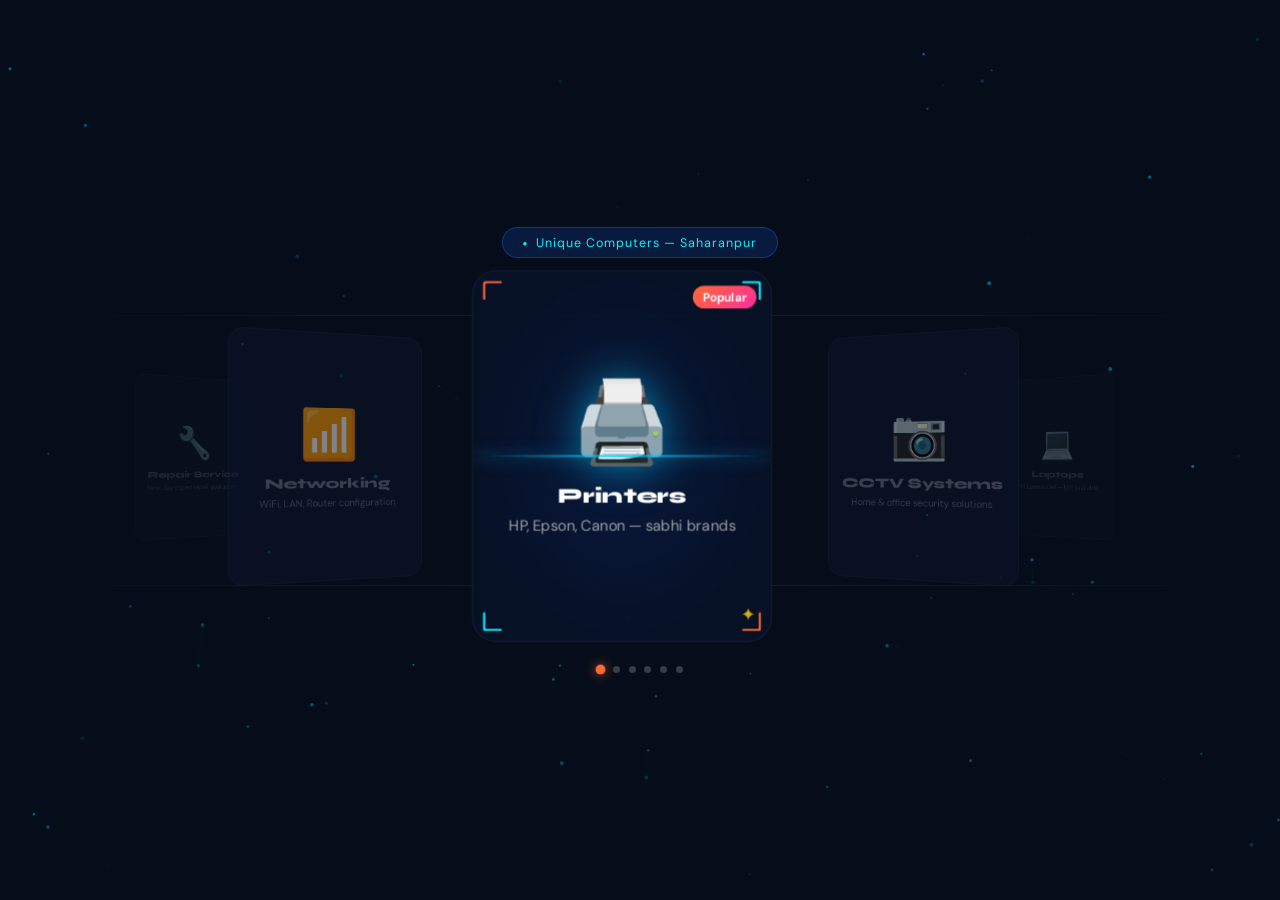
==== commit 70ac9dd2: "Rename 3d showcase.html to index.html" ====
--- a/index.html
+++ b/index.html
@@ -1,1039 +1,392 @@
-</html>
+<!DOCTYPE html>
 <html lang="en">
 <head>
 <meta charset="UTF-8">
 <meta name="viewport" content="width=device-width, initial-scale=1.0">
 <title>Unique Computers - Saharanpur</title>
-<link href="https://fonts.googleapis.com/css2?family=Syne:wght@400;600;700;800&family=DM+Sans:wght@300;400;500&display=swap" rel="stylesheet">
-<script src="https://elfsightcdn.com/platform.js" async></script>
+<link href="https://fonts.googleapis.com/css2?family=Syne:wght@700;800;900&family=DM+Sans:wght@400;500&display=swap" rel="stylesheet">
 <style>
-:root {
-  --navy: #0A1628;
-  --blue: #1452CC;
-  --sky: #2D7DD2;
-  --accent: #0CF2FF;
-  --white: #FFFFFF;
-  --light: #F0F6FF;
-  --gray: #8A9BB5;
-  --border: #D4E2F5;
-  --green: #10B981;
-  --red: #EF4444;
-  --orange: #F59E0B;
-}
 * { margin: 0; padding: 0; box-sizing: border-box; }
-html { scroll-behavior: smooth; }
-body { font-family: 'DM Sans', sans-serif; background: var(--white); color: var(--navy); overflow-x: hidden; }
-
-/* ─── NAV ─── */
-nav {
-  position: fixed; top: 0; width: 100%; z-index: 1000;
-  background: rgba(10,22,40,0.97); backdrop-filter: blur(20px);
-  padding: 0 5%; display: flex; align-items: center; justify-content: space-between;
-  height: 70px; border-bottom: 1px solid rgba(20,82,204,0.3);
-}
-.logo { font-family: 'Syne', sans-serif; font-weight: 800; font-size: 1.4rem; color: var(--white); letter-spacing: -0.5px; text-decoration: none; }
-.logo span { color: var(--accent); }
-.nav-links { display: flex; gap: 1.5rem; list-style: none; }
-.nav-links a { color: rgba(255,255,255,0.75); text-decoration: none; font-size: 0.88rem; transition: color 0.2s; }
-.nav-links a:hover { color: var(--accent); }
-.nav-right { display: flex; align-items: center; gap: 1rem; }
-.cart-btn {
-  position: relative; background: rgba(255,255,255,0.08); border: 1px solid rgba(255,255,255,0.15);
-  color: white; padding: 0.5rem 1.1rem; border-radius: 8px; cursor: pointer;
-  font-size: 0.9rem; transition: all 0.2s; display: flex; align-items: center; gap: 0.5rem;
-}
-.cart-btn:hover { background: rgba(20,82,204,0.3); }
-.cart-count {
-  position: absolute; top: -6px; right: -6px;
-  background: var(--red); color: white; font-size: 0.7rem;
-  width: 18px; height: 18px; border-radius: 50%;
-  display: flex; align-items: center; justify-content: center; font-weight: 700;
-  display: none;
-}
-.nav-cta {
-  background: var(--blue); color: white; border: none;
-  padding: 0.55rem 1.4rem; border-radius: 6px; font-size: 0.85rem;
-  cursor: pointer; font-family: 'DM Sans', sans-serif; font-weight: 500; transition: background 0.2s;
-}
-.nav-cta:hover { background: var(--sky); }
-
-/* ─── OFFERS BANNER ─── */
-.offers-banner {
-  margin-top: 70px;
-  background: linear-gradient(135deg, #FF6B35, #F59E0B);
-  padding: 0; overflow: hidden;
-}
-.banner-track {
-  display: flex; animation: scroll-banner 25s linear infinite;
-  white-space: nowrap;
-}
-.banner-item {
-  padding: 0.65rem 3rem; font-size: 0.85rem; font-weight: 600;
-  color: white; flex-shrink: 0; letter-spacing: 0.3px;
-}
-.banner-item::after { content: ' ⭐ '; margin-left: 2rem; }
-@keyframes scroll-banner {
-  0% { transform: translateX(0); }
-  100% { transform: translateX(-50%); }
-}
-
-/* ─── HERO ─── */
-.hero {
-  min-height: 90vh; background: var(--navy);
-  display: flex; align-items: center;
-  padding: 60px 5%; position: relative; overflow: hidden;
-}
-.hero-bg {
-  position: absolute; inset: 0;
-  background: radial-gradient(ellipse 60% 60% at 70% 50%, rgba(20,82,204,0.25) 0%, transparent 70%),
-    radial-gradient(ellipse 40% 40% at 20% 80%, rgba(12,242,255,0.08) 0%, transparent 60%);
-}
-.grid-lines {
-  position: absolute; inset: 0;
-  background-image: linear-gradient(rgba(20,82,204,0.07) 1px, transparent 1px), linear-gradient(90deg, rgba(20,82,204,0.07) 1px, transparent 1px);
-  background-size: 60px 60px;
-}
-.hero-content { position: relative; z-index: 2; max-width: 620px; }
+body {
+  background: #060D1A; font-family: 'DM Sans', sans-serif;
+  height: 100vh; width: 100vw; overflow: hidden;
+  display: flex; flex-direction: column;
+  align-items: center; justify-content: center;
+}
+canvas { position: fixed; inset: 0; z-index: 0; pointer-events: none; }
+.h-line { position: fixed; left: 0; right: 0; height: 1px; background: linear-gradient(90deg, transparent, rgba(0,198,255,0.15), transparent); z-index: 1; }
+
+/* ── PHASE 1: CAROUSEL ── */
+#phase1 {
+  position: relative; z-index: 2;
+  display: flex; flex-direction: column; align-items: center; width: 100%;
+  transition: opacity 0.8s ease;
+}
+#phase1.fadeout { opacity: 0; pointer-events: none; }
+
 .hero-tag {
   display: inline-flex; align-items: center; gap: 0.5rem;
-  background: rgba(20,82,204,0.2); border: 1px solid rgba(20,82,204,0.4);
-  color: var(--accent); padding: 0.4rem 1rem; border-radius: 100px;
-  font-size: 0.8rem; margin-bottom: 1.5rem; letter-spacing: 0.5px;
+  background: rgba(20,82,204,0.2); border: 1px solid rgba(20,82,204,0.5);
+  color: #0CF2FF; padding: 0.4rem 1.2rem; border-radius: 100px;
+  font-size: 0.78rem; letter-spacing: 1px; margin-bottom: 1.5rem;
 }
 .hero-tag::before { content: '●'; font-size: 0.5rem; animation: blink 1.5s infinite; }
-@keyframes blink { 0%,100%{opacity:1} 50%{opacity:0.2} }
-h1 { font-family: 'Syne', sans-serif; font-size: clamp(2.4rem, 5vw, 3.6rem); font-weight: 800; line-height: 1.1; color: var(--white); margin-bottom: 1.2rem; }
-h1 .blue { color: var(--accent); }
-.hero-sub { font-size: 1rem; color: rgba(255,255,255,0.6); line-height: 1.7; margin-bottom: 2.5rem; max-width: 480px; }
-.hero-btns { display: flex; gap: 1rem; flex-wrap: wrap; }
-.btn-primary { background: var(--blue); color: white; padding: 0.8rem 2rem; border-radius: 8px; text-decoration: none; font-weight: 600; font-size: 0.95rem; transition: all 0.2s; border: none; cursor: pointer; }
-.btn-primary:hover { background: var(--sky); transform: translateY(-2px); box-shadow: 0 8px 30px rgba(20,82,204,0.4); }
-.btn-secondary { background: transparent; color: white; padding: 0.8rem 2rem; border-radius: 8px; text-decoration: none; font-weight: 500; font-size: 0.95rem; border: 1px solid rgba(255,255,255,0.2); transition: all 0.2s; }
-.btn-secondary:hover { border-color: var(--accent); color: var(--accent); }
-.hero-stats { position: absolute; right: 5%; top: 50%; transform: translateY(-50%); display: flex; flex-direction: column; gap: 1.5rem; z-index: 2; }
-.stat-card { background: rgba(255,255,255,0.04); border: 1px solid rgba(255,255,255,0.08); padding: 1.2rem 1.8rem; border-radius: 12px; text-align: center; backdrop-filter: blur(10px); }
-.stat-num { font-family: 'Syne', sans-serif; font-size: 1.8rem; font-weight: 800; color: var(--accent); }
-.stat-label { color: rgba(255,255,255,0.5); font-size: 0.8rem; margin-top: 0.2rem; }
-
-/* ─── BRAND LOGOS ─── */
-.brands { background: var(--light); padding: 40px 5%; }
-.brands-title { text-align: center; font-size: 0.8rem; font-weight: 600; letter-spacing: 2px; text-transform: uppercase; color: var(--gray); margin-bottom: 2rem; }
-.brands-track-wrap { overflow: hidden; }
-.brands-track { display: flex; gap: 3rem; animation: scroll-brands 20s linear infinite; width: max-content; align-items: center; }
-.brand-logo {
-  background: white; border: 1px solid var(--border); border-radius: 10px;
-  padding: 0.8rem 2rem; font-family: 'Syne', sans-serif;
-  font-weight: 700; font-size: 1rem; color: var(--gray);
-  white-space: nowrap; transition: color 0.2s;
-  display: flex; align-items: center; gap: 0.5rem;
-}
-@keyframes scroll-brands { 0%{transform:translateX(0)} 100%{transform:translateX(-50%)} }
-
-/* ─── SECTIONS ─── */
-section { padding: 80px 5%; }
-.section-tag { display: inline-block; color: var(--blue); font-size: 0.8rem; font-weight: 600; letter-spacing: 2px; text-transform: uppercase; margin-bottom: 0.7rem; }
-.section-title { font-family: 'Syne', sans-serif; font-size: clamp(1.8rem, 3vw, 2.4rem); font-weight: 800; color: var(--navy); margin-bottom: 0.8rem; line-height: 1.2; }
-.section-sub { color: var(--gray); font-size: 1rem; max-width: 500px; line-height: 1.7; }
-
-/* ─── SPECIAL OFFERS ─── */
-.special-offers { background: var(--navy); }
-.special-offers .section-title { color: white; }
-.offers-grid { display: grid; grid-template-columns: repeat(auto-fit, minmax(280px, 1fr)); gap: 1.5rem; margin-top: 2.5rem; }
-.offer-card {
-  border-radius: 16px; padding: 2rem; position: relative; overflow: hidden;
-  cursor: pointer; transition: transform 0.25s;
-}
-.offer-card:hover { transform: translateY(-4px); }
-.offer-card.red { background: linear-gradient(135deg, #7F1D1D, #DC2626); }
-.offer-card.green { background: linear-gradient(135deg, #064E3B, #059669); }
-.offer-card.blue { background: linear-gradient(135deg, #1E3A5F, #1452CC); }
-.offer-card.orange { background: linear-gradient(135deg, #78350F, #D97706); }
-.offer-bg { position: absolute; right: -20px; top: -20px; font-size: 7rem; opacity: 0.15; }
-.offer-tag { font-size: 0.75rem; font-weight: 700; letter-spacing: 1px; text-transform: uppercase; color: rgba(255,255,255,0.7); margin-bottom: 0.5rem; }
-.offer-title { font-family: 'Syne', sans-serif; font-size: 1.2rem; font-weight: 800; color: white; margin-bottom: 0.4rem; }
-.offer-desc { font-size: 0.88rem; color: rgba(255,255,255,0.7); margin-bottom: 1rem; }
-.offer-discount { font-family: 'Syne', sans-serif; font-size: 2rem; font-weight: 800; color: white; }
-.offer-sub { font-size: 0.8rem; color: rgba(255,255,255,0.6); }
-
-/* ─── CATEGORIES ─── */
-.categories { background: var(--light); }
-.cat-grid { display: grid; grid-template-columns: repeat(auto-fit, minmax(150px, 1fr)); gap: 1rem; margin-top: 3rem; }
-.cat-card { background: white; border: 1px solid var(--border); border-radius: 14px; padding: 1.8rem 1rem; text-align: center; cursor: pointer; transition: all 0.25s; text-decoration: none; color: inherit; display: flex; flex-direction: column; align-items: center; gap: 0.8rem; }
-.cat-card:hover { border-color: var(--blue); transform: translateY(-4px); box-shadow: 0 12px 35px rgba(20,82,204,0.12); }
-.cat-icon { width: 54px; height: 54px; background: var(--light); border-radius: 12px; display: flex; align-items: center; justify-content: center; font-size: 1.5rem; }
-.cat-card:hover .cat-icon { background: rgba(20,82,204,0.1); }
-.cat-name { font-weight: 600; font-size: 0.9rem; color: var(--navy); }
-
-/* ─── PRODUCTS ─── */
-.products-header { display: flex; justify-content: space-between; align-items: flex-end; margin-bottom: 2.5rem; flex-wrap: wrap; gap: 1rem; }
-.filter-tabs { display: flex; gap: 0.5rem; flex-wrap: wrap; }
-.tab { padding: 0.45rem 1.1rem; border-radius: 100px; border: 1px solid var(--border); background: white; font-size: 0.85rem; cursor: pointer; transition: all 0.2s; color: var(--gray); }
-.tab.active { background: var(--blue); color: white; border-color: var(--blue); }
-.tab:hover:not(.active) { border-color: var(--blue); color: var(--blue); }
-.products-grid { display: grid; grid-template-columns: repeat(auto-fill, minmax(240px, 1fr)); gap: 1.5rem; }
-.product-card { background: white; border: 1px solid var(--border); border-radius: 16px; overflow: hidden; transition: all 0.25s; }
-.product-card:hover { border-color: var(--blue); box-shadow: 0 16px 40px rgba(20,82,204,0.1); transform: translateY(-3px); }
-.product-img { background: var(--light); height: 180px; display: flex; align-items: center; justify-content: center; font-size: 3rem; position: relative; }
-.badge { position: absolute; top: 12px; left: 12px; background: var(--blue); color: white; font-size: 0.7rem; font-weight: 600; padding: 0.25rem 0.6rem; border-radius: 100px; letter-spacing: 0.5px; }
-.badge.new { background: #10B981; }
-.badge.sale { background: #EF4444; }
-.product-info { padding: 1.2rem; }
-.product-name { font-weight: 600; font-size: 0.95rem; margin-bottom: 0.3rem; }
-.product-brand { color: var(--gray); font-size: 0.8rem; margin-bottom: 0.8rem; }
-.product-footer { display: flex; align-items: center; justify-content: space-between; }
-.price { font-family: 'Syne', sans-serif; font-weight: 700; font-size: 1.1rem; color: var(--blue); }
-.price .old { font-size: 0.8rem; color: var(--gray); text-decoration: line-through; font-weight: 400; font-family: 'DM Sans',sans-serif; }
-.add-btn { width: 36px; height: 36px; border-radius: 8px; background: var(--blue); color: white; border: none; font-size: 1.2rem; cursor: pointer; display: flex; align-items: center; justify-content: center; transition: background 0.2s; }
-.add-btn:hover { background: var(--sky); }
-
-/* ─── SERVICES ─── */
-.services { background: var(--navy); }
-.services .section-title { color: white; }
-.services .section-sub { color: rgba(255,255,255,0.5); }
-.services-grid { display: grid; grid-template-columns: repeat(auto-fit, minmax(250px, 1fr)); gap: 1.5rem; margin-top: 3rem; }
-.service-card { background: rgba(255,255,255,0.04); border: 1px solid rgba(255,255,255,0.08); border-radius: 16px; padding: 2rem; transition: all 0.25s; }
-.service-card:hover { background: rgba(20,82,204,0.15); border-color: rgba(20,82,204,0.4); transform: translateY(-3px); }
-.service-icon { width: 52px; height: 52px; background: rgba(20,82,204,0.2); border-radius: 12px; display: flex; align-items: center; justify-content: center; font-size: 1.4rem; margin-bottom: 1.2rem; }
-.service-name { font-family: 'Syne', sans-serif; font-weight: 700; font-size: 1.05rem; color: white; margin-bottom: 0.6rem; }
-.service-desc { color: rgba(255,255,255,0.5); font-size: 0.9rem; line-height: 1.6; }
-.service-price { margin-top: 1rem; color: var(--accent); font-weight: 600; font-size: 0.9rem; }
-
-/* ─── EMI ─── */
-.emi { background: var(--light); }
-.emi-grid { display: grid; grid-template-columns: repeat(auto-fit, minmax(220px, 1fr)); gap: 1.5rem; margin-top: 3rem; }
-.emi-card { background: white; border: 1px solid var(--border); border-radius: 16px; padding: 1.8rem; text-align: center; transition: all 0.25s; }
-.emi-card:hover { border-color: var(--blue); box-shadow: 0 12px 30px rgba(20,82,204,0.1); transform: translateY(-3px); }
-.emi-icon { font-size: 2rem; margin-bottom: 0.8rem; }
-.emi-name { font-family: 'Syne', sans-serif; font-weight: 700; font-size: 1rem; margin-bottom: 0.4rem; }
-.emi-desc { color: var(--gray); font-size: 0.85rem; line-height: 1.6; }
-.emi-highlight { background: rgba(20,82,204,0.08); border: 1px solid rgba(20,82,204,0.2); border-radius: 12px; padding: 1.5rem; margin-top: 2rem; text-align: center; }
-.emi-highlight h3 { font-family: 'Syne',sans-serif; font-size: 1.1rem; margin-bottom: 0.5rem; color: var(--blue); }
-.emi-highlight p { color: var(--gray); font-size: 0.9rem; }
-
-/* ─── GALLERY ─── */
-.gallery-grid { display: grid; grid-template-columns: repeat(3, 1fr); grid-template-rows: auto; gap: 1rem; margin-top: 3rem; }
-.gallery-item { border-radius: 14px; overflow: hidden; background: var(--light); aspect-ratio: 1; display: flex; align-items: center; justify-content: center; font-size: 3rem; cursor: pointer; transition: transform 0.25s; position: relative; border: 1px solid var(--border); }
-.gallery-item:hover { transform: scale(1.02); }
-.gallery-item:hover .gallery-overlay { opacity: 1; }
-.gallery-item.tall { grid-row: span 2; aspect-ratio: auto; min-height: 300px; }
-.gallery-item.wide { grid-column: span 2; aspect-ratio: auto; min-height: 150px; }
-.gallery-overlay { position: absolute; inset: 0; background: rgba(20,82,204,0.8); display: flex; align-items: center; justify-content: center; opacity: 0; transition: opacity 0.25s; color: white; font-size: 0.9rem; font-weight: 600; }
-.gallery-label { position: absolute; bottom: 12px; left: 12px; background: rgba(10,22,40,0.8); color: white; font-size: 0.8rem; font-weight: 600; padding: 0.3rem 0.8rem; border-radius: 100px; }
-
-/* ─── REVIEWS ─── */
-.reviews { background: var(--light); }
-.review-platforms { display: flex; gap: 1.5rem; flex-wrap: wrap; margin-top: 2rem; margin-bottom: 2rem; justify-content: center; }
-.platform-badge { display: flex; align-items: center; gap: 0.8rem; background: white; border: 1px solid var(--border); border-radius: 14px; padding: 1rem 1.5rem; text-decoration: none; color: var(--navy); transition: all 0.25s; }
-.platform-badge:hover { border-color: var(--blue); box-shadow: 0 8px 25px rgba(20,82,204,0.1); transform: translateY(-2px); }
-.platform-icon { font-size: 1.8rem; line-height: 1; }
-.platform-info { text-align: left; }
-.platform-name { font-weight: 700; font-size: 0.85rem; letter-spacing: 0.3px; }
-.platform-rating { font-size: 0.82rem; color: var(--gray); margin-top: 0.15rem; }
-.platform-rating .stars { color: #F59E0B; letter-spacing: 1px; }
-.reviews-grid { display: grid; grid-template-columns: repeat(auto-fill, minmax(280px, 1fr)); gap: 1.5rem; margin-top: 2rem; }
-.review-card { background: white; border: 1px solid var(--border); border-radius: 16px; padding: 1.8rem; transition: all 0.25s; position: relative; }
-.review-card:hover { border-color: var(--blue); box-shadow: 0 12px 35px rgba(20,82,204,0.08); }
-.review-source { position: absolute; top: 1rem; right: 1rem; font-size: 0.7rem; font-weight: 600; text-transform: uppercase; letter-spacing: 0.5px; color: var(--gray); background: var(--light); padding: 0.2rem 0.6rem; border-radius: 6px; }
-.review-stars { color: #F59E0B; font-size: 1rem; margin-bottom: 0.8rem; letter-spacing: 2px; }
-.review-text { font-size: 0.92rem; line-height: 1.7; color: #4A5568; margin-bottom: 1.2rem; }
-.reviewer { display: flex; align-items: center; gap: 0.8rem; }
-.reviewer-avatar { width: 42px; height: 42px; border-radius: 50%; background: linear-gradient(135deg, var(--blue), var(--sky)); display: flex; align-items: center; justify-content: center; color: white; font-weight: 700; font-size: 1rem; }
-.reviewer-name { font-weight: 600; font-size: 0.9rem; }
-.reviewer-loc { color: var(--gray); font-size: 0.8rem; }
-.owner-reply { background: var(--light); border-left: 3px solid var(--blue); border-radius: 0 8px 8px 0; padding: 1rem 1.2rem; margin-top: 1rem; font-size: 0.85rem; line-height: 1.7; color: #4A5568; }
-.owner-reply-header { font-weight: 600; font-size: 0.8rem; color: var(--blue); margin-bottom: 0.4rem; }
-.review-summary { display: flex; gap: 3rem; background: var(--navy); border-radius: 16px; padding: 2rem; margin-bottom: 2rem; flex-wrap: wrap; }
-.summary-item { text-align: center; }
-.summary-num { font-family: 'Syne', sans-serif; font-size: 2.2rem; font-weight: 800; color: var(--accent); }
-.summary-label { color: rgba(255,255,255,0.5); font-size: 0.85rem; margin-top: 0.2rem; }
-.review-cta { display: flex; gap: 1rem; justify-content: center; margin-top: 2.5rem; flex-wrap: wrap; }
-.review-cta a { display: inline-flex; align-items: center; gap: 0.5rem; padding: 0.85rem 1.8rem; border-radius: 10px; font-weight: 600; font-size: 0.9rem; text-decoration: none; transition: all 0.25s; }
-.review-cta .btn-google { background: var(--blue); color: white; }
-.review-cta .btn-google:hover { background: #1040A0; transform: translateY(-2px); box-shadow: 0 8px 20px rgba(20,82,204,0.3); }
-.review-cta .btn-jd { background: white; color: var(--navy); border: 2px solid var(--border); }
-.review-cta .btn-jd:hover { border-color: var(--blue); color: var(--blue); transform: translateY(-2px); box-shadow: 0 8px 20px rgba(20,82,204,0.1); }
-
-/* ─── WHY US ─── */
-.why-grid { display: grid; grid-template-columns: 1fr 1fr; gap: 4rem; align-items: center; margin-top: 2rem; }
-.why-points { display: flex; flex-direction: column; gap: 1.5rem; }
-.why-point { display: flex; gap: 1rem; align-items: flex-start; }
-.point-icon { min-width: 44px; height: 44px; background: rgba(20,82,204,0.1); border-radius: 10px; display: flex; align-items: center; justify-content: center; font-size: 1.1rem; }
-.point-title { font-weight: 600; font-size: 0.95rem; margin-bottom: 0.3rem; }
-.point-desc { color: var(--gray); font-size: 0.88rem; line-height: 1.6; }
-.why-visual { background: var(--light); border-radius: 20px; padding: 3rem; text-align: center; }
-.years-badge { font-family: 'Syne', sans-serif; font-size: 5rem; font-weight: 800; color: var(--blue); line-height: 1; }
-.years-text { font-size: 1rem; color: var(--gray); margin-top: 0.5rem; }
-.trust-items { display: grid; grid-template-columns: 1fr 1fr; gap: 1rem; margin-top: 2rem; }
-.trust-item { background: white; border-radius: 12px; padding: 1rem; text-align: left; }
-.trust-num { font-family: 'Syne', sans-serif; font-size: 1.4rem; font-weight: 800; color: var(--navy); }
-.trust-lbl { font-size: 0.78rem; color: var(--gray); }
-
-/* ─── BLOG ─── */
-.blog { background: var(--white); }
-.blog-grid { display: grid; grid-template-columns: repeat(auto-fill, minmax(280px, 1fr)); gap: 1.5rem; margin-top: 3rem; }
-.blog-card { border: 1px solid var(--border); border-radius: 16px; overflow: hidden; transition: all 0.25s; }
-.blog-card:hover { border-color: var(--blue); box-shadow: 0 12px 35px rgba(20,82,204,0.1); transform: translateY(-3px); }
-.blog-thumb { height: 150px; display: flex; align-items: center; justify-content: center; font-size: 3rem; background: var(--light); }
-.blog-body { padding: 1.4rem; }
-.blog-cat { font-size: 0.75rem; font-weight: 700; text-transform: uppercase; letter-spacing: 1px; color: var(--blue); margin-bottom: 0.5rem; }
-.blog-title { font-family: 'Syne', sans-serif; font-weight: 700; font-size: 1rem; line-height: 1.4; margin-bottom: 0.6rem; }
-.blog-excerpt { color: var(--gray); font-size: 0.85rem; line-height: 1.6; margin-bottom: 1rem; }
-.blog-meta { display: flex; align-items: center; justify-content: space-between; }
-.blog-date { color: var(--gray); font-size: 0.8rem; }
-.read-more { color: var(--blue); font-size: 0.85rem; font-weight: 600; text-decoration: none; }
-.read-more:hover { text-decoration: underline; }
-
-/* ─── MAP ─── */
-.map-section { background: var(--light); }
-.map-grid { display: grid; grid-template-columns: 1fr 1.5fr; gap: 3rem; margin-top: 3rem; align-items: start; }
-.map-info { display: flex; flex-direction: column; gap: 1.5rem; }
-.info-item { display: flex; gap: 1rem; align-items: flex-start; }
-.info-icon { min-width: 44px; height: 44px; background: var(--blue); color: white; border-radius: 10px; display: flex; align-items: center; justify-content: center; font-size: 1rem; }
-.info-label { font-size: 0.8rem; color: var(--gray); margin-bottom: 0.2rem; }
-.info-val { font-weight: 600; font-size: 0.95rem; }
-.map-embed { border-radius: 20px; overflow: hidden; border: 1px solid var(--border); height: 380px; }
-.map-embed iframe { width: 100%; height: 100%; border: none; }
-.map-placeholder { width: 100%; height: 100%; background: var(--navy); display: flex; flex-direction: column; align-items: center; justify-content: center; gap: 1rem; color: white; cursor: pointer; transition: background 0.2s; }
-.map-placeholder:hover { background: #0D1F3C; }
-.map-placeholder .map-icon { font-size: 3rem; }
-.map-placeholder p { font-size: 0.9rem; color: rgba(255,255,255,0.6); }
-.map-placeholder .map-btn { background: var(--blue); color: white; padding: 0.7rem 1.5rem; border-radius: 8px; font-weight: 600; font-size: 0.9rem; text-decoration: none; margin-top: 0.5rem; }
-
-/* ─── CONTACT ─── */
-.contact { background: white; }
-.contact-grid { display: grid; grid-template-columns: 1.5fr 1fr; gap: 4rem; margin-top: 3rem; align-items: start; }
-.contact-form { background: var(--light); border-radius: 20px; padding: 2.5rem; border: 1px solid var(--border); }
-.form-row { display: grid; grid-template-columns: 1fr 1fr; gap: 1rem; margin-bottom: 1rem; }
-.form-group { display: flex; flex-direction: column; gap: 0.4rem; margin-bottom: 1rem; }
-.form-group label { font-size: 0.85rem; font-weight: 500; color: var(--navy); }
-.form-group input, .form-group textarea, .form-group select { border: 1px solid var(--border); border-radius: 8px; padding: 0.75rem 1rem; font-family: 'DM Sans', sans-serif; font-size: 0.9rem; outline: none; transition: border-color 0.2s; background: white; color: var(--navy); }
-.form-group input:focus, .form-group textarea:focus, .form-group select:focus { border-color: var(--blue); box-shadow: 0 0 0 3px rgba(20,82,204,0.08); }
-.form-group textarea { resize: none; height: 100px; }
-.submit-btn { width: 100%; background: var(--blue); color: white; border: none; padding: 0.9rem; border-radius: 10px; font-family: 'Syne', sans-serif; font-weight: 700; font-size: 0.95rem; cursor: pointer; transition: all 0.2s; letter-spacing: 0.3px; }
-.submit-btn:hover { background: var(--sky); transform: translateY(-1px); box-shadow: 0 8px 25px rgba(20,82,204,0.3); }
-.contact-info { display: flex; flex-direction: column; gap: 1.5rem; }
-.whatsapp-card { background: #25D366; border-radius: 16px; padding: 1.8rem; color: white; text-align: center; cursor: pointer; transition: all 0.25s; text-decoration: none; display: block; }
-.whatsapp-card:hover { background: #1FB855; transform: translateY(-3px); box-shadow: 0 12px 30px rgba(37,211,102,0.3); }
-.whatsapp-card .wa-icon { font-size: 2.5rem; margin-bottom: 0.5rem; }
-.whatsapp-card h3 { font-family: 'Syne', sans-serif; font-weight: 700; font-size: 1.1rem; margin-bottom: 0.3rem; }
-.whatsapp-card p { font-size: 0.88rem; opacity: 0.85; }
-
-/* ─── CART PANEL ─── */
-.cart-overlay { position: fixed; inset: 0; background: rgba(0,0,0,0.5); z-index: 2000; display: none; }
-.cart-panel { position: fixed; right: 0; top: 0; height: 100vh; width: 380px; background: white; z-index: 2001; transform: translateX(100%); transition: transform 0.35s ease; display: flex; flex-direction: column; }
-.cart-panel.open { transform: translateX(0); }
-.cart-header { padding: 1.5rem; border-bottom: 1px solid var(--border); display: flex; align-items: center; justify-content: space-between; }
-.cart-header h3 { font-family: 'Syne', sans-serif; font-weight: 700; font-size: 1.1rem; }
-.close-cart { background: none; border: none; font-size: 1.5rem; cursor: pointer; color: var(--gray); }
-.cart-items { flex: 1; overflow-y: auto; padding: 1.5rem; display: flex; flex-direction: column; gap: 1rem; }
-.cart-empty { text-align: center; color: var(--gray); margin-top: 3rem; }
-.cart-empty .cart-empty-icon { font-size: 3rem; margin-bottom: 1rem; }
-.cart-item { display: flex; gap: 1rem; align-items: center; padding: 1rem; border: 1px solid var(--border); border-radius: 12px; }
-.cart-item-icon { width: 50px; height: 50px; background: var(--light); border-radius: 8px; display: flex; align-items: center; justify-content: center; font-size: 1.5rem; }
-.cart-item-info { flex: 1; }
-.cart-item-name { font-weight: 600; font-size: 0.9rem; margin-bottom: 0.2rem; }
-.cart-item-price { color: var(--blue); font-weight: 700; font-size: 0.9rem; }
-.remove-item { background: none; border: none; color: var(--gray); cursor: pointer; font-size: 1.1rem; }
-.remove-item:hover { color: var(--red); }
-.cart-footer { padding: 1.5rem; border-top: 1px solid var(--border); }
-.cart-total { display: flex; justify-content: space-between; align-items: center; margin-bottom: 1rem; }
-.cart-total span { font-family: 'Syne', sans-serif; font-weight: 700; font-size: 1rem; }
-.cart-total .total-price { color: var(--blue); font-size: 1.2rem; }
-.checkout-btn { width: 100%; background: var(--blue); color: white; border: none; padding: 0.9rem; border-radius: 10px; font-family: 'Syne', sans-serif; font-weight: 700; font-size: 0.95rem; cursor: pointer; transition: all 0.2s; }
-.checkout-btn:hover { background: var(--sky); }
-
-/* ─── FOOTER ─── */
-footer { background: var(--navy); color: rgba(255,255,255,0.5); padding: 4rem 5% 2rem; }
-.footer-grid { display: grid; grid-template-columns: 2fr 1fr 1fr 1fr; gap: 3rem; margin-bottom: 3rem; }
-.footer-brand .logo { font-size: 1.3rem; display: inline-block; margin-bottom: 1rem; }
-.footer-brand p { font-size: 0.88rem; line-height: 1.7; max-width: 260px; }
-.footer-col h4 { font-family: 'Syne', sans-serif; font-weight: 700; color: white; font-size: 0.9rem; margin-bottom: 1.2rem; }
-.footer-col ul { list-style: none; display: flex; flex-direction: column; gap: 0.7rem; }
-.footer-col ul li a { color: rgba(255,255,255,0.5); text-decoration: none; font-size: 0.88rem; transition: color 0.2s; }
-.footer-col ul li a:hover { color: var(--accent); }
-.footer-bottom { border-top: 1px solid rgba(255,255,255,0.08); padding-top: 1.5rem; display: flex; justify-content: space-between; align-items: center; flex-wrap: wrap; gap: 1rem; }
-.footer-bottom p { font-size: 0.82rem; }
-
-/* ─── WHATSAPP ─── */
-.whatsapp-float { position: fixed; bottom: 28px; right: 28px; z-index: 500; width: 58px; height: 58px; border-radius: 50%; background: #25D366; display: flex; align-items: center; justify-content: center; box-shadow: 0 4px 25px rgba(37,211,102,0.4); cursor: pointer; transition: all 0.25s; text-decoration: none; animation: pulse 2.5s infinite; }
-.whatsapp-float:hover { transform: scale(1.1); }
-@keyframes pulse { 0%,100%{box-shadow: 0 4px 25px rgba(37,211,102,0.4)} 50%{box-shadow: 0 4px 40px rgba(37,211,102,0.7)} }
-.whatsapp-float svg { width: 28px; height: 28px; fill: white; }
-
-/* ─── TOAST ─── */
-.toast { position: fixed; bottom: 100px; right: 28px; z-index: 600; background: var(--navy); color: white; padding: 0.8rem 1.4rem; border-radius: 10px; font-size: 0.88rem; border: 1px solid rgba(20,82,204,0.3); box-shadow: 0 8px 30px rgba(0,0,0,0.3); transition: opacity 0.3s, transform 0.3s; opacity: 0; transform: translateY(10px); pointer-events: none; }
-.toast.show { opacity: 1; transform: translateY(0); }
-
-/* ─── RESPONSIVE ─── */
-@media (max-width: 900px) {
-  .hero-stats { display: none; }
-  .why-grid, .contact-grid, .map-grid { grid-template-columns: 1fr; gap: 2rem; }
-  .footer-grid { grid-template-columns: 1fr 1fr; }
-  .gallery-grid { grid-template-columns: 1fr 1fr; }
-  .gallery-item.tall, .gallery-item.wide { grid-column: auto; grid-row: auto; aspect-ratio: 1; min-height: auto; }
-}
-@media (max-width: 600px) {
-  .nav-links { display: none; }
-  .form-row { grid-template-columns: 1fr; }
-  .footer-grid { grid-template-columns: 1fr; }
-  .review-summary { gap: 1.5rem; }
-  .platform-badge { padding: 0.8rem 1rem; }
-  .review-cta a { padding: 0.75rem 1.2rem; font-size: 0.85rem; }
-  .cart-panel { width: 100%; }
-}
-
-/* ─── SCROLL ANIMATION ─── */
-.reveal { opacity: 0; transform: translateY(24px); transition: opacity 0.55s ease, transform 0.55s ease; }
-.reveal.visible { opacity: 1; transform: none; }
+@keyframes blink { 0%,100%{opacity:1}50%{opacity:0.2} }
+
+.carousel-scene {
+  width: 100%; display: flex; align-items: center; justify-content: center;
+  perspective: 1200px; height: 360px;
+}
+.carousel-3d { position: relative; width: 280px; height: 320px; transform-style: preserve-3d; }
+.card-3d { position: absolute; width: 250px; height: 310px; border-radius: 20px; cursor: pointer; }
+.card-inner {
+  position: absolute; inset: 0; border-radius: 20px;
+  background: rgba(8,18,40,0.92); border: 1px solid rgba(255,255,255,0.06);
+  display: flex; flex-direction: column; align-items: center; justify-content: center;
+  overflow: hidden; z-index: 1;
+}
+.card-glow { position: absolute; inset: -2px; border-radius: 22px; z-index: 0; opacity: 0; transition: opacity 0.4s; }
+.card-3d.active .card-glow { opacity: 1; animation: rotateBorder 3s linear infinite; }
+@keyframes rotateBorder {
+  0%   { background: conic-gradient(from 0deg,   #FF6B35,#1452CC,#0CF2FF,#1452CC,#FF6B35); }
+  100% { background: conic-gradient(from 360deg, #FF6B35,#1452CC,#0CF2FF,#1452CC,#FF6B35); }
+}
+.scan {
+  position: absolute; left: 0; right: 0; height: 2px;
+  background: linear-gradient(90deg,transparent,rgba(0,198,255,0.9),transparent);
+  box-shadow: 0 0 12px rgba(0,198,255,0.6); z-index: 3; opacity: 0;
+}
+.card-3d.active .scan { opacity: 1; animation: scanLine 2.5s ease-in-out infinite; }
+@keyframes scanLine { 0%{top:0%;opacity:0}10%{opacity:1}90%{opacity:1}100%{top:100%;opacity:0} }
+.c { position: absolute; width: 16px; height: 16px; z-index: 4; opacity: 0; transition: opacity 0.4s; }
+.card-3d.active .c { opacity: 1; }
+.c.tl{top:8px;left:8px;border-top:2px solid #FF6B35;border-left:2px solid #FF6B35;border-radius:3px 0 0 0}
+.c.tr{top:8px;right:8px;border-top:2px solid #0CF2FF;border-right:2px solid #0CF2FF;border-radius:0 3px 0 0}
+.c.bl{bottom:8px;left:8px;border-bottom:2px solid #0CF2FF;border-left:2px solid #0CF2FF;border-radius:0 0 0 3px}
+.c.br{bottom:8px;right:8px;border-bottom:2px solid #FF6B35;border-right:2px solid #FF6B35;border-radius:0 0 3px 0}
+.card-emoji {
+  font-size: 3.8rem; margin-bottom: 0.7rem; position: relative; z-index: 2;
+  transition: transform 0.4s; filter: drop-shadow(0 0 0px rgba(0,198,255,0));
+}
+.card-3d.active .card-emoji {
+  filter: drop-shadow(0 0 16px rgba(0,198,255,0.6));
+  transform: scale(1.1); animation: floatEmoji 3s ease-in-out infinite;
+}
+@keyframes floatEmoji { 0%,100%{transform:scale(1.1) translateY(0)}50%{transform:scale(1.1) translateY(-7px)} }
+.card-title {
+  font-family:'Syne',sans-serif; font-weight:800; font-size:1.1rem; color:white;
+  margin-bottom:0.3rem; text-align:center; position:relative; z-index:2; opacity:0.4; transition:opacity 0.4s;
+}
+.card-3d.active .card-title { opacity: 1; }
+.card-desc {
+  font-size:0.78rem; color:rgba(255,255,255,0.35); text-align:center;
+  padding:0 1rem; line-height:1.5; position:relative; z-index:2; transition:color 0.4s;
+}
+.card-3d.active .card-desc { color: rgba(255,255,255,0.6); }
+.card-badge {
+  position:absolute; top:12px; right:12px;
+  background:linear-gradient(135deg,#FF6B35,#FF2D9B);
+  color:white; font-size:0.62rem; font-weight:700;
+  padding:0.18rem 0.5rem; border-radius:100px; z-index:4; opacity:0; transition:opacity 0.4s;
+}
+.card-3d.active .card-badge { opacity: 1; }
+.card-bg-glow {
+  position:absolute; inset:0; border-radius:20px; opacity:0; transition:opacity 0.4s;
+  background:radial-gradient(ellipse at center,rgba(20,82,204,0.15) 0%,transparent 70%); z-index:1;
+}
+.card-3d.active .card-bg-glow { opacity: 1; }
+.sparkle { position:absolute; bottom:12px; right:12px; color:rgba(255,215,0,0.8); font-size:0.95rem; z-index:4; opacity:0; }
+.card-3d.active .sparkle { opacity:1; animation:sparkAnim 2s ease-in-out infinite; }
+@keyframes sparkAnim { 0%,100%{transform:scale(1);opacity:0.5}50%{transform:scale(1.4);opacity:1} }
+.nav-dots { display:flex; gap:0.55rem; margin-top:1.5rem; }
+.dot { width:7px; height:7px; border-radius:50%; background:rgba(255,255,255,0.2); border:none; cursor:pointer; transition:all 0.3s; }
+.dot.active { background:#FF6B35; transform:scale(1.4); box-shadow:0 0 8px rgba(255,107,53,0.7); }
+
+/* ── PHASE 2: Flash + Big Title ── */
+#phase2 {
+  position: fixed; inset: 0; z-index: 100;
+  display: flex; flex-direction: column; align-items: center; justify-content: center;
+  background: #060D1A;
+  opacity: 0; pointer-events: none;
+  transition: opacity 0.5s ease;
+}
+#phase2.show { opacity: 1; pointer-events: all; }
+
+.flash-overlay {
+  position: absolute; inset: 0; background: white; opacity: 0; pointer-events: none; z-index: 5;
+}
+@keyframes flashAnim {
+  0%   { opacity: 0; }
+  12%  { opacity: 1; }
+  28%  { opacity: 0; }
+  45%  { opacity: 0.7; }
+  60%  { opacity: 0; }
+  75%  { opacity: 0.3; }
+  100% { opacity: 0; }
+}
+.flash-overlay.go { animation: flashAnim 1s ease forwards; }
+
+/* Glow rings */
+.glow-ring {
+  position: absolute; border-radius: 50%;
+  border: 1px solid rgba(12,242,255,0.12);
+  pointer-events: none; z-index: 2;
+}
+.glow-ring:nth-child(2) { width:260px; height:260px; top:50%; left:50%; transform:translate(-50%,-50%); animation:ringPulse 2.5s ease-out infinite; }
+.glow-ring:nth-child(3) { width:460px; height:460px; top:50%; left:50%; transform:translate(-50%,-50%); animation:ringPulse 2.5s ease-out 0.4s infinite; }
+.glow-ring:nth-child(4) { width:660px; height:660px; top:50%; left:50%; transform:translate(-50%,-50%); animation:ringPulse 2.5s ease-out 0.8s infinite; }
+@keyframes ringPulse { 0%{opacity:0.5;transform:translate(-50%,-50%) scale(0.85)} 100%{opacity:0;transform:translate(-50%,-50%) scale(1.15)} }
+
+/* Big brand name */
+.big-title-wrap {
+  position: relative; z-index: 6; text-align: center;
+  opacity: 0; transform: scale(0.4);
+  transition: opacity 0.7s ease, transform 0.7s cubic-bezier(0.34,1.56,0.64,1);
+}
+.big-title-wrap.show { opacity: 1; transform: scale(1); }
+
+.big-title {
+  font-family: 'Syne', sans-serif; font-weight: 900;
+  font-size: clamp(3rem, 9vw, 6.5rem);
+  line-height: 1; letter-spacing: -2px;
+  background: linear-gradient(135deg, #FFFFFF 0%, #0CF2FF 50%, #1452CC 100%);
+  -webkit-background-clip: text; -webkit-text-fill-color: transparent; background-clip: text;
+  filter: drop-shadow(0 0 50px rgba(12,242,255,0.45));
+}
+.big-subtitle {
+  font-family: 'DM Sans', sans-serif; font-size: clamp(0.75rem, 2vw, 1rem);
+  color: rgba(255,255,255,0.45); letter-spacing: 5px; text-transform: uppercase; margin-top: 0.6rem;
+}
+
+/* ── PHASE 3: Bottom bar ── */
+#phase3 {
+  position: absolute; bottom: 2.5rem; left: 0; right: 0;
+  display: flex; align-items: center; justify-content: center;
+  gap: 1.2rem; flex-wrap: wrap; z-index: 6;
+  opacity: 0; transform: translateY(35px);
+  transition: opacity 0.7s ease, transform 0.8s cubic-bezier(0.34,1.56,0.64,1);
+}
+#phase3.show { opacity: 1; transform: translateY(0); }
+
+.social-tabs { display: flex; gap: 0.55rem; }
+.social-tab {
+  width: 44px; height: 44px; border-radius: 12px;
+  display: flex; align-items: center; justify-content: center;
+  text-decoration: none; font-size: 1.1rem;
+  border: 1px solid rgba(255,255,255,0.1);
+  background: rgba(255,255,255,0.05);
+  transition: all 0.25s; position: relative; overflow: hidden;
+}
+.social-tab span { position: relative; z-index: 1; }
+.social-tab::before { content:''; position:absolute; inset:0; opacity:0; transition:opacity 0.25s; }
+.social-tab:hover { transform:translateY(-4px); border-color:transparent; box-shadow:0 8px 20px rgba(0,0,0,0.3); }
+.social-tab:hover::before { opacity: 1; }
+.social-tab.fb::before { background: #1877F2; }
+.social-tab.ig::before { background: linear-gradient(135deg,#F58529,#DD2A7B,#8134AF); }
+.social-tab.yt::before { background: #FF0000; }
+.social-tab.wa::before { background: #25D366; }
+.social-tab.tw::before { background: #1DA1F2; }
+
+.divider { width: 1px; height: 30px; background: rgba(255,255,255,0.12); }
+
+.enter-btn {
+  display: inline-flex; align-items: center; gap: 0.6rem;
+  background: linear-gradient(135deg,#1452CC,#0CF2FF);
+  color: white; padding: 0.8rem 2rem; border-radius: 12px;
+  text-decoration: none; font-family: 'Syne',sans-serif;
+  font-weight: 700; font-size: 0.92rem; letter-spacing: 0.5px;
+  border: none; cursor: pointer; transition: all 0.25s;
+  box-shadow: 0 4px 25px rgba(20,82,204,0.45);
+  position: relative; overflow: hidden;
+}
+.enter-btn::after { content:''; position:absolute; inset:0; background:linear-gradient(135deg,rgba(255,255,255,0.15),transparent); opacity:0; transition:opacity 0.25s; }
+.enter-btn:hover { transform:translateY(-3px); box-shadow:0 10px 35px rgba(20,82,204,0.6); }
+.enter-btn:hover::after { opacity: 1; }
+.enter-arrow { transition:transform 0.25s; display:inline-block; }
+.enter-btn:hover .enter-arrow { transform:translateX(5px); }
 </style>
 </head>
 <body>
 
-<!-- NAV -->
-<nav>
-  <a href="#" class="logo">Unique<span>.</span>Computers</a>
-  <ul class="nav-links">
-    <li><a href="#products">Products</a></li>
-    <li><a href="#services">Services</a></li>
-    <li><a href="#reviews">Reviews</a></li>
-    <li><a href="#blog">Tips & Blog</a></li>
-    <li><a href="#map-section">Location</a></li>
-    <li><a href="#contact">Contact</a></li>
-  </ul>
-  <div class="nav-right">
-    <button class="cart-btn" onclick="openCart()">
-      🛒 Cart
-      <span class="cart-count" id="cartCount">0</span>
-    </button>
-    <button class="nav-cta" onclick="document.getElementById('contact').scrollIntoView({behavior:'smooth'})">Get Quote</button>
+<canvas id="canvas"></canvas>
+<div class="h-line" style="top:35%"></div>
+<div class="h-line" style="top:65%"></div>
+
+<!-- PHASE 1 -->
+<div id="phase1">
+  <div class="hero-tag">Unique Computers — Saharanpur</div>
+  <div class="carousel-scene">
+    <div class="carousel-3d" id="carousel3d"></div>
   </div>
-</nav>
-
-<!-- OFFERS BANNER -->
-<div class="offers-banner">
-  <div class="banner-track">
-    <span class="banner-item">🔥 Monsoon Sale — Up to 30% Off on Printers</span>
-    <span class="banner-item">💻 Free RAM Upgrade on Select Laptops</span>
-    <span class="banner-item">📷 CCTV Installation FREE with 4+ Camera Kit</span>
-    <span class="banner-item">0% EMI Available on All Products</span>
-    <span class="banner-item">⚡ Same Day Repair Service Available</span>
-    <span class="banner-item">🔥 Monsoon Sale — Up to 30% Off on Printers</span>
-    <span class="banner-item">💻 Free RAM Upgrade on Select Laptops</span>
-    <span class="banner-item">📷 CCTV Installation FREE with 4+ Camera Kit</span>
-    <span class="banner-item">0% EMI Available on All Products</span>
-    <span class="banner-item">⚡ Same Day Repair Service Available</span>
+  <div class="nav-dots" id="navDots"></div>
+</div>
+
+<!-- PHASE 2 + 3 -->
+<div id="phase2">
+  <div class="flash-overlay" id="flashOverlay"></div>
+  <div class="glow-ring"></div>
+  <div class="glow-ring"></div>
+  <div class="glow-ring"></div>
+
+  <div class="big-title-wrap" id="bigTitle">
+    <div class="big-title">UNIQUE<br>COMPUTERS</div>
+    <div class="big-subtitle">Saharanpur &nbsp;•&nbsp; Est. 2005</div>
+  </div>
+
+  <div id="phase3">
+    <div class="social-tabs">
+      <a href="https://facebook.com"         target="_blank" class="social-tab fb" title="Facebook"  ><span>📘</span></a>
+      <a href="https://instagram.com"        target="_blank" class="social-tab ig" title="Instagram" ><span>📸</span></a>
+      <a href="https://youtube.com"          target="_blank" class="social-tab yt" title="YouTube"   ><span>▶️</span></a>
+      <a href="https://wa.me/919358485644"   target="_blank" class="social-tab wa" title="WhatsApp"  ><span>💬</span></a>
+      <a href="https://twitter.com"          target="_blank" class="social-tab tw" title="Twitter/X" ><span>🐦</span></a>
+    </div>
+    <div class="divider"></div>
+    <a href="index.html" class="enter-btn">🌐 Enter Website <span class="enter-arrow">→</span></a>
   </div>
 </div>
 
-<!-- HERO -->
-<section class="hero">
-  <div class="hero-bg"></div>
-  <div class="grid-lines"></div>
-  <div class="hero-content">
-    <div class="hero-tag">Saharanpur's #1 Computer Store</div>
-    <h1>Technology<br>that <span class="blue">Works</span><br>for You</h1>
-    <p class="hero-sub">Printers, CCTV, Laptops, Desktops & Accessories — Premium products with expert service. 21 years of trust in Saharanpur.</p>
-    <div class="hero-btns">
-      <a href="#products" class="btn-primary">Shop Now</a>
-      <a href="#services" class="btn-secondary">Our Services →</a>
-    </div>
-  </div>
-  <div class="hero-stats">
-    <div class="stat-card">
-      <div class="stat-num">21+</div>
-      <div class="stat-label">Years of Trust</div>
-    </div>
-    <div class="stat-card">
-      <div class="stat-num">5000+</div>
-      <div class="stat-label">Happy Customers</div>
-    </div>
-    <div class="stat-card">
-      <div class="stat-num">100%</div>
-      <div class="stat-label">Genuine Products</div>
-    </div>
-  </div>
-</section>
-
-<!-- BRANDS -->
-<div class="brands">
-  <div class="brands-title">Trusted Brands We Stock</div>
-  <div class="brands-track-wrap">
-    <div class="brands-track">
-      <div class="brand-logo">🖨️ HP</div>
-      <div class="brand-logo">💻 Lenovo</div>
-      <div class="brand-logo">🍎 Apple</div>
-      <div class="brand-logo">📷 CP Plus</div>
-      <div class="brand-logo">🖥️ Dell</div>
-      <div class="brand-logo">📡 Hikvision</div>
-      <div class="brand-logo">🖨️ Epson</div>
-      <div class="brand-logo">💻 Asus</div>
-      <div class="brand-logo">🖥️ Acer</div>
-      <div class="brand-logo">📷 Dahua</div>
-      <div class="brand-logo">🖨️ Canon</div>
-      <div class="brand-logo">💻 Samsung</div>
-      <!-- Duplicate for seamless loop -->
-      <div class="brand-logo">🖨️ HP</div>
-      <div class="brand-logo">💻 Lenovo</div>
-      <div class="brand-logo">🍎 Apple</div>
-      <div class="brand-logo">📷 CP Plus</div>
-      <div class="brand-logo">🖥️ Dell</div>
-      <div class="brand-logo">📡 Hikvision</div>
-      <div class="brand-logo">🖨️ Epson</div>
-      <div class="brand-logo">💻 Asus</div>
-      <div class="brand-logo">🖥️ Acer</div>
-      <div class="brand-logo">📷 Dahua</div>
-      <div class="brand-logo">🖨️ Canon</div>
-      <div class="brand-logo">💻 Samsung</div>
-    </div>
-  </div>
-</div>
-
-<!-- SPECIAL OFFERS -->
-<section class="special-offers" id="offers">
-  <div class="section-tag" style="color:var(--accent)">Limited Time</div>
-  <div class="section-title">Special Offers 🔥</div>
-  <div class="offers-grid reveal">
-    <div class="offer-card red">
-      <div class="offer-bg">🖨️</div>
-      <div class="offer-tag">Printers</div>
-      <div class="offer-title">Monsoon Sale</div>
-      <div class="offer-desc">All HP & Epson printers on flat discount</div>
-      <div class="offer-discount">30% OFF</div>
-      <div class="offer-sub">Valid till month end</div>
-    </div>
-    <div class="offer-card green">
-      <div class="offer-bg">📷</div>
-      <div class="offer-tag">CCTV</div>
-      <div class="offer-title">Free Installation</div>
-      <div class="offer-desc">Buy 4+ cameras, get installation absolutely free</div>
-      <div class="offer-discount">FREE</div>
-      <div class="offer-sub">Installation worth ₹1500</div>
-    </div>
-    <div class="offer-card blue">
-      <div class="offer-bg">💻</div>
-      <div class="offer-tag">Laptops</div>
-      <div class="offer-title">Free RAM Upgrade</div>
-      <div class="offer-desc">Get free 8GB RAM upgrade on selected models</div>
-      <div class="offer-discount">FREE 8GB</div>
-      <div class="offer-sub">On select models</div>
-    </div>
-    <div class="offer-card orange">
-      <div class="offer-bg">🔧</div>
-      <div class="offer-tag">Service</div>
-      <div class="offer-title">Service Package</div>
-      <div class="offer-desc">Annual computer maintenance package at special price</div>
-      <div class="offer-discount">₹999/yr</div>
-      <div class="offer-sub">Unlimited checkups</div>
-    </div>
-  </div>
-</section>
-
-<!-- CATEGORIES -->
-<section class="categories" id="categories">
-  <div class="section-tag">Browse By Category</div>
-  <div class="section-title">What are you looking for?</div>
-  <div class="cat-grid reveal">
-    <a href="#" class="cat-card"><div class="cat-icon">🖨️</div><div class="cat-name">Printers</div></a>
-    <a href="#" class="cat-card"><div class="cat-icon">📷</div><div class="cat-name">CCTV</div></a>
-    <a href="#" class="cat-card"><div class="cat-icon">💻</div><div class="cat-name">Laptops</div></a>
-    <a href="#" class="cat-card"><div class="cat-icon">🖥️</div><div class="cat-name">Desktops</div></a>
-    <a href="#" class="cat-card"><div class="cat-icon">🖱️</div><div class="cat-name">Accessories</div></a>
-    <a href="#" class="cat-card"><div class="cat-icon">⚙️</div><div class="cat-name">Services</div></a>
-  </div>
-</section>
-
-<!-- PRODUCTS -->
-<section id="products">
-  <div class="products-header">
-    <div>
-      <div class="section-tag">Our Products</div>
-      <div class="section-title">Featured Products</div>
-    </div>
-    <div class="filter-tabs">
-      <button class="tab active" onclick="filterTab(this,'all')">All</button>
-      <button class="tab" onclick="filterTab(this,'printer')">Printers</button>
-      <button class="tab" onclick="filterTab(this,'cctv')">CCTV</button>
-      <button class="tab" onclick="filterTab(this,'laptop')">Laptops</button>
-      <button class="tab" onclick="filterTab(this,'desktop')">Desktops</button>
-    </div>
-  </div>
-  <div class="products-grid" id="productsGrid">
-    <div class="product-card reveal" data-cat="printer" data-name="HP LaserJet M107a" data-price="7499" data-icon="🖨️">
-      <div class="product-img">🖨️<span class="badge">Popular</span></div>
-      <div class="product-info">
-        <div class="product-name">HP LaserJet M107a</div>
-        <div class="product-brand">HP • Laser Printer</div>
-        <div class="product-footer">
-          <div class="price">₹7,499<br><span class="old">₹8,999</span></div>
-          <button class="add-btn" onclick="addToCart(this)">+</button>
-        </div>
-      </div>
-    </div>
-    <div class="product-card reveal" data-cat="cctv" data-name="CP Plus 4CH DVR Kit" data-price="5999" data-icon="📷">
-      <div class="product-img">📷<span class="badge new">New</span></div>
-      <div class="product-info">
-        <div class="product-name">CP Plus 4CH DVR Kit</div>
-        <div class="product-brand">CP Plus • 4 Camera</div>
-        <div class="product-footer">
-          <div class="price">₹5,999<br><span class="old">₹7,500</span></div>
-          <button class="add-btn" onclick="addToCart(this)">+</button>
-        </div>
-      </div>
-    </div>
-    <div class="product-card reveal" data-cat="laptop" data-name="HP 15s Intel i3 12th Gen" data-price="42999" data-icon="💻">
-      <div class="product-img">💻<span class="badge sale">Sale</span></div>
-      <div class="product-info">
-        <div class="product-name">HP 15s Intel i3 12th Gen</div>
-        <div class="product-brand">HP • 8GB RAM, 512GB SSD</div>
-        <div class="product-footer">
-          <div class="price">₹42,999<br><span class="old">₹48,000</span></div>
-          <button class="add-btn" onclick="addToCart(this)">+</button>
-        </div>
-      </div>
-    </div>
-    <div class="product-card reveal" data-cat="desktop" data-name="Assembled Desktop PC" data-price="35000" data-icon="🖥️">
-      <div class="product-img">🖥️</div>
-      <div class="product-info">
-        <div class="product-name">Assembled Desktop PC</div>
-        <div class="product-brand">Custom • i5, 16GB, 1TB</div>
-        <div class="product-footer">
-          <div class="price">₹35,000</div>
-          <button class="add-btn" onclick="addToCart(this)">+</button>
-        </div>
-      </div>
-    </div>
-    <div class="product-card reveal" data-cat="printer" data-name="Epson L3250 EcoTank" data-price="13499" data-icon="🖨️">
-      <div class="product-img">🖨️</div>
-      <div class="product-info">
-        <div class="product-name">Epson L3250 EcoTank</div>
-        <div class="product-brand">Epson • WiFi, 3-in-1</div>
-        <div class="product-footer">
-          <div class="price">₹13,499<br><span class="old">₹15,000</span></div>
-          <button class="add-btn" onclick="addToCart(this)">+</button>
-        </div>
-      </div>
-    </div>
-    <div class="product-card reveal" data-cat="cctv" data-name="Hikvision 2MP Dome" data-price="1899" data-icon="📷">
-      <div class="product-img">📷</div>
-      <div class="product-info">
-        <div class="product-name">Hikvision 2MP Dome</div>
-        <div class="product-brand">Hikvision • Night Vision</div>
-        <div class="product-footer">
-          <div class="price">₹1,899</div>
-          <button class="add-btn" onclick="addToCart(this)">+</button>
-        </div>
-      </div>
-    </div>
-    <div class="product-card reveal" data-cat="laptop" data-name="Lenovo IdeaPad Slim 3" data-price="38990" data-icon="💻">
-      <div class="product-img">💻<span class="badge new">New</span></div>
-      <div class="product-info">
-        <div class="product-name">Lenovo IdeaPad Slim 3</div>
-        <div class="product-brand">Lenovo • Ryzen 5, 512GB</div>
-        <div class="product-footer">
-          <div class="price">₹38,990</div>
-          <button class="add-btn" onclick="addToCart(this)">+</button>
-        </div>
-      </div>
-    </div>
-    <div class="product-card reveal" data-cat="desktop" data-name="Accessories Combo Pack" data-price="999" data-icon="🖱️">
-      <div class="product-img">🖱️</div>
-      <div class="product-info">
-        <div class="product-name">Accessories Combo Pack</div>
-        <div class="product-brand">Mouse + Keyboard + Pad</div>
-        <div class="product-footer">
-          <div class="price">₹999<br><span class="old">₹1,499</span></div>
-          <button class="add-btn" onclick="addToCart(this)">+</button>
-        </div>
-      </div>
-    </div>
-  </div>
-</section>
-
-<!-- SERVICES -->
-<section class="services" id="services">
-  <div class="section-tag" style="color:var(--accent)">What We Do</div>
-  <div class="section-title">Expert Services</div>
-  <p class="section-sub">Professional repair & installation by experienced technicians. Quick turnaround, genuine parts.</p>
-  <div class="services-grid reveal">
-    <div class="service-card"><div class="service-icon">🔧</div><div class="service-name">Computer Repair</div><div class="service-desc">Laptop & Desktop repair, hardware replacement, software installation, virus removal.</div><div class="service-price">Starting ₹299</div></div>
-    <div class="service-card"><div class="service-icon">🖨️</div><div class="service-name">Printer Service</div><div class="service-desc">Printer repair, cartridge refilling, driver installation, network setup.</div><div class="service-price">Starting ₹199</div></div>
-    <div class="service-card"><div class="service-icon">📹</div><div class="service-name">CCTV Installation</div><div class="service-desc">Home & office CCTV setup, DVR/NVR configuration, remote monitoring setup.</div><div class="service-price">Starting ₹500</div></div>
-    <div class="service-card"><div class="service-icon">📶</div><div class="service-name">Networking</div><div class="service-desc">LAN/WiFi setup, router configuration, network troubleshooting for home & office.</div><div class="service-price">Starting ₹399</div></div>
-  </div>
-</section>
-
-<!-- EMI -->
-<section class="emi" id="emi">
-  <div class="section-tag">Easy Finance</div>
-  <div class="section-title">0% EMI Available 💳</div>
-  <p class="section-sub">Apna sapna poora karo — aasaan kistoon mein. Koi interest nahi, koi tension nahi!</p>
-  <div class="emi-grid reveal">
-    <div class="emi-card"><div class="emi-icon">🏦</div><div class="emi-name">Bank EMI</div><div class="emi-desc">All major bank credit & debit cards accepted. 3, 6, 9, 12 month options.</div></div>
-    <div class="emi-card"><div class="emi-icon">📱</div><div class="emi-name">Bajaj Finance</div><div class="emi-desc">Instant approval on Bajaj Finserv EMI card. No cost EMI on all products.</div></div>
-    <div class="emi-card"><div class="emi-icon">💰</div><div class="emi-name">Cash on Delivery</div><div class="emi-desc">Pay when your product is delivered to your door. 100% safe & reliable.</div></div>
-    <div class="emi-card"><div class="emi-icon">📲</div><div class="emi-name">UPI / Online</div><div class="emi-desc">GPay, PhonePe, Paytm, NEFT — all digital payments accepted instantly.</div></div>
-  </div>
-  <div class="emi-highlight reveal">
-    <h3>📞 Call us for EMI details: +91 93584 85644</h3>
-    <p>Laptop ₹42,999 → Sirf ₹3,583/month | No interest | Instant approval</p>
-  </div>
-</section>
-
-<!-- GALLERY -->
-<section id="gallery">
-  <div class="section-tag">Our Store</div>
-  <div class="section-title">Photo Gallery 📸</div>
-  <p class="section-sub">Hamare store mein aao ya online dekho — sab kuch aapke liye available hai!</p>
-  <div class="gallery-grid reveal">
-    <div class="gallery-item tall" style="background:linear-gradient(135deg,#1452CC,#0A1628)">
-      <span style="font-size:4rem">🖥️</span>
-      <div class="gallery-overlay">Store Front</div>
-      <div class="gallery-label">Our Store</div>
-    </div>
-    <div class="gallery-item" style="background:linear-gradient(135deg,#0A1628,#1E3A5F)">
-      <span>💻</span>
-      <div class="gallery-overlay">Laptop Section</div>
-      <div class="gallery-label">Laptops</div>
-    </div>
-    <div class="gallery-item" style="background:linear-gradient(135deg,#064E3B,#1452CC)">
-      <span>📷</span>
-      <div class="gallery-overlay">CCTV Display</div>
-      <div class="gallery-label">CCTV Corner</div>
-    </div>
-    <div class="gallery-item wide" style="background:linear-gradient(135deg,#1E3A5F,#0A1628)">
-      <span style="font-size:4rem">🔧</span>
-      <div class="gallery-overlay">Service Workshop</div>
-      <div class="gallery-label">Repair Workshop</div>
-    </div>
-    <div class="gallery-item" style="background:linear-gradient(135deg,#78350F,#1452CC)">
-      <span>🖨️</span>
-      <div class="gallery-overlay">Printer Collection</div>
-      <div class="gallery-label">Printers</div>
-    </div>
-    <div class="gallery-item" style="background:linear-gradient(135deg,#4A1D96,#1452CC)">
-      <span>🖱️</span>
-      <div class="gallery-overlay">Accessories</div>
-      <div class="gallery-label">Accessories</div>
-    </div>
-  </div>
-  <p style="color:var(--gray);font-size:0.85rem;margin-top:1rem;text-align:center">📷 Apni store ki actual photos upload karke replace kar sakte ho in placeholder images ko</p>
-</section>
-
-<!-- REVIEWS -->
-<section class="reviews" id="reviews">
-  <div class="section-tag">What Customers Say</div>
-  <div class="section-title">Original Customer Reviews ⭐</div>
-
-  <!-- Platform Badges -->
-  <div class="review-platforms reveal">
-    <a href="https://www.google.com/maps/search/Unique+Computer+41+Pawan+Bela+Market+Court+Road+Saharanpur+247001" target="_blank" class="platform-badge">
-      <div class="platform-icon">
-        <svg width="28" height="28" viewBox="0 0 24 24"><path fill="#4285F4" d="M22.56 12.25c0-.78-.07-1.53-.2-2.25H12v4.26h5.92a5.06 5.06 0 01-2.2 3.32v2.77h3.57c2.08-1.92 3.28-4.74 3.28-8.1z"/><path fill="#34A853" d="M12 23c2.97 0 5.46-.98 7.28-2.66l-3.57-2.77c-.98.66-2.23 1.06-3.71 1.06-2.86 0-5.29-1.93-6.16-4.53H2.18v2.84C3.99 20.53 7.7 23 12 23z"/><path fill="#FBBC05" d="M5.84 14.09c-.22-.66-.35-1.36-.35-2.09s.13-1.43.35-2.09V7.07H2.18C1.43 8.55 1 10.22 1 12s.43 3.45 1.18 4.93l2.85-2.22.81-.62z"/><path fill="#EA4335" d="M12 5.38c1.62 0 3.06.56 4.21 1.64l3.15-3.15C17.45 2.09 14.97 1 12 1 7.7 1 3.99 3.47 2.18 7.07l3.66 2.84c.87-2.6 3.3-4.53 6.16-4.53z"/></svg>
-      </div>
-      <div class="platform-info">
-        <div class="platform-name">Google Reviews</div>
-        <div class="platform-rating"><span class="stars">★★★★</span> 4.3 / 5 • 63 Reviews</div>
-      </div>
-    </a>
-    <a href="https://www.justdial.com/Saharanpur/Unique-Computer-Near-Pawan-Bela-Market-Opposite-Income-Tax-Office-Naveen-Nagar/9999PX132-X132-110329114910-T5Q5_BZDET" target="_blank" class="platform-badge">
-      <div class="platform-icon" style="color:#FFD700;font-weight:800;font-family:'Syne',sans-serif;font-size:1.4rem">JD</div>
-      <div class="platform-info">
-        <div class="platform-name">Justdial Reviews</div>
-        <div class="platform-rating"><span class="stars">★★★★</span> 4.2 / 5 • 50 Ratings</div>
-      </div>
-    </a>
-  </div>
-
-  <div class="review-summary reveal">
-    <div class="summary-item"><div class="summary-num">4.3⭐</div><div class="summary-label">Google Rating</div></div>
-    <div class="summary-item"><div class="summary-num">5000+</div><div class="summary-label">Happy Customers</div></div>
-    <div class="summary-item"><div class="summary-num">21 Yrs</div><div class="summary-label">Building Trust</div></div>
-    <div class="summary-item"><div class="summary-num">98%</div><div class="summary-label">Recommend Us</div></div>
-  </div>
-
-  <!-- Elfsight Google Reviews Widget - Live reviews from Google -->
-  <div class="reveal" style="margin-top: 2rem;">
-    <div class="elfsight-app-3f8732c1-ae03-4ae3-8146-c3037c1df736" data-elfsight-app-lazy></div>
-  </div>
-
-  <!-- Review CTA Buttons -->
-  <div class="review-cta reveal">
-    <a href="https://www.google.com/maps/search/Unique+Computer+41+Pawan+Bela+Market+Court+Road+Saharanpur+247001" target="_blank" class="btn-google">
-      <svg width="18" height="18" viewBox="0 0 24 24"><path fill="currentColor" d="M22.56 12.25c0-.78-.07-1.53-.2-2.25H12v4.26h5.92a5.06 5.06 0 01-2.2 3.32v2.77h3.57c2.08-1.92 3.28-4.74 3.28-8.1z"/><path fill="currentColor" d="M12 23c2.97 0 5.46-.98 7.28-2.66l-3.57-2.77c-.98.66-2.23 1.06-3.71 1.06-2.86 0-5.29-1.93-6.16-4.53H2.18v2.84C3.99 20.53 7.7 23 12 23z"/><path fill="currentColor" d="M5.84 14.09c-.22-.66-.35-1.36-.35-2.09s.13-1.43.35-2.09V7.07H2.18C1.43 8.55 1 10.22 1 12s.43 3.45 1.18 4.93l2.85-2.22.81-.62z"/><path fill="currentColor" d="M12 5.38c1.62 0 3.06.56 4.21 1.64l3.15-3.15C17.45 2.09 14.97 1 12 1 7.7 1 3.99 3.47 2.18 7.07l3.66 2.84c.87-2.6 3.3-4.53 6.16-4.53z"/></svg>
-      See All Google Reviews (63)
-    </a>
-    <a href="https://www.google.com/maps/search/Unique+Computer+41+Pawan+Bela+Market+Court+Road+Saharanpur+247001" target="_blank" class="btn-google" style="background:var(--green);">
-      ✍️ Write a Review on Google
-    </a>
-    <a href="https://www.justdial.com/Saharanpur/Unique-Computer-Near-Pawan-Bela-Market-Opposite-Income-Tax-Office-Naveen-Nagar/9999PX132-X132-110329114910-T5Q5_BZDET" target="_blank" class="btn-jd">
-      See Justdial Reviews (50 Ratings)
-    </a>
-  </div>
-</section>
-
-<!-- ABOUT / WHY US -->
-<section id="about">
-  <div class="section-tag">Why Choose Us</div>
-  <div class="section-title">21 Years of Trusted Service</div>
-  <div class="why-grid">
-    <div class="why-points reveal">
-      <div class="why-point"><div class="point-icon">✅</div><div><div class="point-title">100% Genuine Products</div><div class="point-desc">We sell only original, warranty-backed products from trusted brands. No duplicates, no compromise.</div></div></div>
-      <div class="why-point"><div class="point-icon">⚡</div><div><div class="point-title">Same Day Repair Service</div><div class="point-desc">Most repairs done on same day. We value your time as much as we value our work.</div></div></div>
-      <div class="why-point"><div class="point-icon">💰</div><div><div class="point-title">Best Price Guarantee</div><div class="point-desc">Competitive pricing with no hidden charges. We match or beat any local price.</div></div></div>
-      <div class="why-point"><div class="point-icon">🤝</div><div><div class="point-title">Post-Sale Support</div><div class="point-desc">We don't disappear after a sale. Call us anytime for support and guidance.</div></div></div>
-    </div>
-    <div class="why-visual reveal">
-      <div class="years-badge">21+</div>
-      <div class="years-text">Years Serving Saharanpur</div>
-      <div class="trust-items">
-        <div class="trust-item"><div class="trust-num">5000+</div><div class="trust-lbl">Customers</div></div>
-        <div class="trust-item"><div class="trust-num">10K+</div><div class="trust-lbl">Repairs Done</div></div>
-        <div class="trust-item"><div class="trust-num">50+</div><div class="trust-lbl">Brands Stocked</div></div>
-        <div class="trust-item"><div class="trust-num">4.3⭐</div><div class="trust-lbl">Avg Rating</div></div>
-      </div>
-    </div>
-  </div>
-</section>
-
-<!-- BLOG -->
-<section class="blog" id="blog">
-  <div class="section-tag">Tips & Advice</div>
-  <div class="section-title">Tech Tips & Blog 📝</div>
-  <p class="section-sub">Free technical advice from our 21 years of experience. Helpful tips for everyone!</p>
-  <div class="blog-grid reveal">
-    <div class="blog-card">
-      <div class="blog-thumb">🖨️</div>
-      <div class="blog-body">
-        <div class="blog-cat">Printer Tips</div>
-        <div class="blog-title">Printer cartridge kab refill karein aur kab replace?</div>
-        <div class="blog-excerpt">Original cartridge ya refill — dono ke fayde aur nuksan. Paisa bachane ka sahi tarika...</div>
-        <div class="blog-meta"><span class="blog-date">Jan 2025</span><a href="#" class="read-more">Read More →</a></div>
-      </div>
-    </div>
-    <div class="blog-card">
-      <div class="blog-thumb">💻</div>
-      <div class="blog-body">
-        <div class="blog-cat">Laptop Guide</div>
-        <div class="blog-title">Laptop slow ho gaya? 5 aasaan tricks se fast karo</div>
-        <div class="blog-excerpt">Bina koi paisa kharch kiye apna purana laptop naya jaisa fast bana sakte ho. Yeh simple steps follow karo...</div>
-        <div class="blog-meta"><span class="blog-date">Feb 2025</span><a href="#" class="read-more">Read More →</a></div>
-      </div>
-    </div>
-    <div class="blog-card">
-      <div class="blog-thumb">📷</div>
-      <div class="blog-body">
-        <div class="blog-cat">CCTV Guide</div>
-        <div class="blog-title">Ghar ke liye best CCTV system 2025 — complete guide</div>
-        <div class="blog-excerpt">4 camera ya 8 camera? DVR ya NVR? Budget ke hisaab se sabse sahi system kaun sa hai...</div>
-        <div class="blog-meta"><span class="blog-date">Mar 2025</span><a href="#" class="read-more">Read More →</a></div>
-      </div>
-    </div>
-  </div>
-</section>
-
-<!-- MAP -->
-<section class="map-section" id="map-section">
-  <div class="section-tag">Find Us</div>
-  <div class="section-title">Visit Our Store 📍</div>
-  <div class="map-grid reveal">
-    <div class="map-info">
-      <div class="info-item"><div class="info-icon">📍</div><div><div class="info-label">Store Address</div><div class="info-val">Unique Computers<br>41, Pawan Bela Market, Opposite Income Tax Office,<br>Court Road, Saharanpur-247001</div></div></div>
-      <div class="info-item"><div class="info-icon">📞</div><div><div class="info-label">Phone / WhatsApp</div><div class="info-val">+91 93584 85644</div></div></div>
-      <div class="info-item"><div class="info-icon">🕐</div><div><div class="info-label">Store Hours</div><div class="info-val">Wed–Mon: 11AM – 8PM<br>Tuesday: Closed</div></div></div>
-      <div class="info-item"><div class="info-icon">📧</div><div><div class="info-label">Email</div><div class="info-val">harmeetsinghuniqueworld@gmail.com</div></div></div>
-      <a href="https://maps.google.com/?q=41+Pawan+Bela+Market+Court+Road+Saharanpur+247001" target="_blank" class="btn-primary" style="display:inline-flex;align-items:center;gap:0.5rem;text-decoration:none;width:fit-content">📍 Get Directions</a>
-    </div>
-    <div class="map-embed">
-      <div class="map-placeholder" onclick="loadMap(this)">
-        <div class="map-icon">🗺️</div>
-        <p>Click to load Google Map</p>
-        <a class="map-btn">Load Map</a>
-      </div>
-    </div>
-  </div>
-</section>
-
-<!-- CONTACT -->
-<section class="contact" id="contact">
-  <div class="section-tag">Get In Touch</div>
-  <div class="section-title">Send Us a Message</div>
-  <div class="contact-grid">
-    <div class="contact-form reveal">
-      <h3 style="font-family:'Syne',sans-serif;font-size:1.2rem;margin-bottom:1.5rem;">Send your query</h3>
-      <div class="form-row">
-        <div class="form-group"><label>Your Name</label><input type="text" placeholder="Aapka naam"></div>
-        <div class="form-group"><label>Phone Number</label><input type="tel" placeholder="+91 93584 85644"></div>
-      </div>
-      <div class="form-group"><label>What do you need?</label>
-        <select><option>Select a category</option><option>Buy a Product</option><option>Laptop Repair</option><option>Printer Service</option><option>CCTV Installation</option><option>EMI Query</option><option>Get a Quote</option><option>Other</option></select>
-      </div>
-      <div class="form-group"><label>Message</label><textarea placeholder="Tell us more about what you need..."></textarea></div>
-      <button class="submit-btn" onclick="submitForm()">Send Message →</button>
-    </div>
-    <div class="contact-info reveal">
-      <a href="https://wa.me/919358485644" class="whatsapp-card" target="_blank">
-        <div class="wa-icon">💬</div>
-        <h3>Chat on WhatsApp</h3>
-        <p>Fastest way to reach us! Usually replies within minutes.</p>
-      </a>
-      <div class="info-item" style="margin-top:1rem"><div class="info-icon">⭐</div><div><div class="info-label">Google Rating</div><div class="info-val"><a href="https://www.google.com/maps/search/Unique+Computer+41+Pawan+Bela+Market+Court+Road+Saharanpur+247001" target="_blank" style="color:var(--accent);text-decoration:none">4.3/5 — 63 Reviews (See on Google)</a></div></div></div>
-      <div class="info-item"><div class="info-icon">🚀</div><div><div class="info-label">Response Time</div><div class="info-val">Usually within 30 minutes</div></div></div>
-    </div>
-  </div>
-</section>
-
-<!-- FOOTER -->
-<footer>
-  <div class="footer-grid">
-    <div class="footer-brand">
-      <a href="#" class="logo">Unique<span style="color:var(--accent)">.</span>Computers</a>
-      <p>Saharanpur ka sabse trusted computer store. 21 saal se aapki technology needs ko poora kar rahe hain.</p>
-    </div>
-    <div class="footer-col">
-      <h4>Products</h4>
-      <ul><li><a href="#">Printers</a></li><li><a href="#">CCTV Systems</a></li><li><a href="#">Laptops</a></li><li><a href="#">Desktops</a></li><li><a href="#">Accessories</a></li></ul>
-    </div>
-    <div class="footer-col">
-      <h4>Services</h4>
-      <ul><li><a href="#">Computer Repair</a></li><li><a href="#">Printer Service</a></li><li><a href="#">CCTV Installation</a></li><li><a href="#">Networking</a></li><li><a href="#">AMC Package</a></li></ul>
-    </div>
-    <div class="footer-col">
-      <h4>Quick Links</h4>
-      <ul><li><a href="#offers">Special Offers</a></li><li><a href="#emi">EMI Options</a></li><li><a href="#reviews">Reviews</a></li><li><a href="#blog">Tech Tips</a></li><li><a href="#contact">Contact Us</a></li></ul>
-    </div>
-  </div>
-  <div class="footer-bottom">
-    <p>© 2025 Unique Computers, Saharanpur. All rights reserved. | Est. 2003</p>
-    <p>Made with ❤️ for Saharanpur</p>
-  </div>
-</footer>
-
-<!-- WHATSAPP FLOAT -->
-<a href="https://wa.me/919358485644" class="whatsapp-float" target="_blank">
-  <svg viewBox="0 0 24 24"><path d="M17.472 14.382c-.297-.149-1.758-.867-2.03-.967-.273-.099-.471-.148-.67.15-.197.297-.767.966-.94 1.164-.173.199-.347.223-.644.075-.297-.15-1.255-.463-2.39-1.475-.883-.788-1.48-1.761-1.653-2.059-.173-.297-.018-.458.13-.606.134-.133.298-.347.446-.52.149-.174.198-.298.298-.497.099-.198.05-.371-.025-.52-.075-.149-.669-1.612-.916-2.207-.242-.579-.487-.5-.669-.51-.173-.008-.371-.01-.57-.01-.198 0-.52.074-.792.372-.272.297-1.04 1.016-1.04 2.479 0 1.462 1.065 2.875 1.213 3.074.149.198 2.096 3.2 5.077 4.487.709.306 1.262.489 1.694.625.712.227 1.36.195 1.871.118.571-.085 1.758-.719 2.006-1.413.248-.694.248-1.289.173-1.413-.074-.124-.272-.198-.57-.347m-5.421 7.403h-.004a9.87 9.87 0 01-5.031-1.378l-.361-.214-3.741.982.998-3.648-.235-.374a9.86 9.86 0 01-1.51-5.26c.001-5.45 4.436-9.884 9.888-9.884 2.64 0 5.122 1.03 6.988 2.898a9.825 9.825 0 012.893 6.994c-.003 5.45-4.437 9.884-9.885 9.884m8.413-18.297A11.815 11.815 0 0012.05 0C5.495 0 .16 5.335.157 11.892c0 2.096.547 4.142 1.588 5.945L.057 24l6.305-1.654a11.882 11.882 0 005.683 1.448h.005c6.554 0 11.89-5.335 11.893-11.893a11.821 11.821 0 00-3.48-8.413z"/></svg>
-</a>
-
-<!-- TOAST -->
-<div class="toast" id="toast"></div>
-
-<!-- CART OVERLAY -->
-<div class="cart-overlay" id="cartOverlay" onclick="closeCart()"></div>
-<div class="cart-panel" id="cartPanel">
-  <div class="cart-header">
-    <h3>🛒 Your Cart</h3>
-    <button class="close-cart" onclick="closeCart()">✕</button>
-  </div>
-  <div class="cart-items" id="cartItems">
-    <div class="cart-empty"><div class="cart-empty-icon">🛒</div><p>Cart khali hai!<br>Products add karo</p></div>
-  </div>
-  <div class="cart-footer" id="cartFooter" style="display:none">
-    <div class="cart-total"><span>Total Amount:</span><span class="total-price" id="cartTotal">₹0</span></div>
-    <button class="checkout-btn" onclick="checkout()">📱 WhatsApp se Order Karo →</button>
-  </div>
-</div>
-
 <script>
-// ─── CART SYSTEM ───
-let cart = [];
-
-function addToCart(btn) {
-  const card = btn.closest('.product-card');
-  const name = card.dataset.name;
-  const price = parseInt(card.dataset.price);
-  const icon = card.dataset.icon;
-  const existing = cart.find(i => i.name === name);
-  if (existing) { existing.qty++; }
-  else { cart.push({ name, price, icon, qty: 1 }); }
-  btn.textContent = '✓';
-  btn.style.background = '#10B981';
-  setTimeout(() => { btn.textContent = '+'; btn.style.background = 'var(--blue)'; }, 1200);
-  updateCartUI();
-  showToast(`✅ ${name} added to cart!`);
-}
-
-function updateCartUI() {
-  const count = cart.reduce((s, i) => s + i.qty, 0);
-  const total = cart.reduce((s, i) => s + i.price * i.qty, 0);
-  const countEl = document.getElementById('cartCount');
-  countEl.textContent = count;
-  countEl.style.display = count > 0 ? 'flex' : 'none';
-  const itemsEl = document.getElementById('cartItems');
-  const footerEl = document.getElementById('cartFooter');
-  if (cart.length === 0) {
-    itemsEl.innerHTML = '<div class="cart-empty"><div class="cart-empty-icon">🛒</div><p>Cart khali hai!<br>Products add karo</p></div>';
-    footerEl.style.display = 'none';
-  } else {
-    itemsEl.innerHTML = cart.map((item, i) => `
-      <div class="cart-item">
-        <div class="cart-item-icon">${item.icon}</div>
-        <div class="cart-item-info">
-          <div class="cart-item-name">${item.name}</div>
-          <div class="cart-item-price">₹${item.price.toLocaleString('en-IN')} × ${item.qty}</div>
-        </div>
-        <button class="remove-item" onclick="removeItem(${i})">🗑</button>
-      </div>`).join('');
-    footerEl.style.display = 'block';
-    document.getElementById('cartTotal').textContent = '₹' + total.toLocaleString('en-IN');
+const slides = [
+  { emoji:'🖨️', title:'Printers',       desc:'HP, Epson, Canon — sabhi brands', badge:'Popular' },
+  { emoji:'📷', title:'CCTV Systems',   desc:'Home & office security solutions', badge:'New'     },
+  { emoji:'💻', title:'Laptops',         desc:'HP, Lenovo, Dell — EMI available', badge:'Sale'   },
+  { emoji:'🖥️', title:'Desktops',       desc:'Custom assembled ya branded PCs',  badge:'Value'  },
+  { emoji:'🔧', title:'Repair Service', desc:'Same day expert repair guaranteed', badge:'Fast'   },
+  { emoji:'📶', title:'Networking',     desc:'WiFi, LAN, Router configuration',  badge:'Pro'    },
+];
+
+const n = slides.length;
+let current = 0;
+let autoTimer;
+const TOTAL_STEPS = n * 2; // 2 full rounds then stop
+let stepCount = 0;
+let done = false;
+
+const carousel = document.getElementById('carousel3d');
+const dotsEl   = document.getElementById('navDots');
+
+slides.forEach((s, i) => {
+  const card = document.createElement('div');
+  card.className = 'card-3d';
+  card.innerHTML = `
+    <div class="card-glow"></div>
+    <div class="card-inner">
+      <div class="card-bg-glow"></div>
+      <div class="scan"></div>
+      <div class="c tl"></div><div class="c tr"></div>
+      <div class="c bl"></div><div class="c br"></div>
+      <div class="card-badge">${s.badge}</div>
+      <div class="card-emoji">${s.emoji}</div>
+      <div class="card-title">${s.title}</div>
+      <div class="card-desc">${s.desc}</div>
+      <div class="sparkle">✦</div>
+    </div>`;
+  carousel.appendChild(card);
+});
+
+slides.forEach((_, i) => {
+  const d = document.createElement('button');
+  d.className = 'dot';
+  dotsEl.appendChild(d);
+});
+
+function updateCarousel() {
+  const cards = carousel.querySelectorAll('.card-3d');
+  cards.forEach((card, i) => {
+    const offset = ((i - current + n) % n);
+    let tx, tz, ry, scale, opacity, zIndex;
+    if (offset === 0) {
+      tx=0; tz=200; ry=0; scale=1; opacity=1; zIndex=10;
+      card.classList.add('active');
+    } else if (offset===1 || offset===n-1) {
+      const dir = offset===1 ? 1 : -1;
+      tx=dir*280; tz=60; ry=dir*-35; scale=0.76; opacity=0.5; zIndex=5;
+      card.classList.remove('active');
+    } else if (offset===2 || offset===n-2) {
+      const dir = offset===2 ? 1 : -1;
+      tx=dir*460; tz=-80; ry=dir*-55; scale=0.55; opacity=0.22; zIndex=2;
+      card.classList.remove('active');
+    } else {
+      tx=0; tz=-300; ry=0; scale=0; opacity=0; zIndex=0;
+      card.classList.remove('active');
+    }
+    card.style.transform = `translateX(${tx}px) translateZ(${tz}px) rotateY(${ry}deg) scale(${scale})`;
+    card.style.opacity = opacity;
+    card.style.zIndex = zIndex;
+    card.style.transition = 'transform 0.7s cubic-bezier(0.25,0.46,0.45,0.94), opacity 0.7s ease';
+  });
+  dotsEl.querySelectorAll('.dot').forEach((d,i) => d.classList.toggle('active', i===current));
+}
+
+function autoStep() {
+  if (done) return;
+  current = (current + 1) % n;
+  stepCount++;
+  updateCarousel();
+  if (stepCount >= TOTAL_STEPS) {
+    clearInterval(autoTimer);
+    setTimeout(triggerSequence, 700);
   }
 }
 
-function removeItem(i) {
-  cart.splice(i, 1);
-  updateCartUI();
-}
-
-function openCart() {
-  document.getElementById('cartPanel').classList.add('open');
-  document.getElementById('cartOverlay').style.display = 'block';
-}
-
-function closeCart() {
-  document.getElementById('cartPanel').classList.remove('open');
-  document.getElementById('cartOverlay').style.display = 'none';
-}
-
-function checkout() {
-  if (cart.length === 0) return;
-  const total = cart.reduce((s, i) => s + i.price * i.qty, 0);
-  const items = cart.map(i => `• ${i.name} (${i.qty}x) = ₹${(i.price * i.qty).toLocaleString('en-IN')}`).join('\n');
-  const msg = encodeURIComponent(`Namaste! Main yeh items order karna chahta hoon:\n\n${items}\n\nTotal: ₹${total.toLocaleString('en-IN')}\n\nKripya confirm karein.`);
-  window.open(`https://wa.me/919358485644?text=${msg}`, '_blank');
-}
-
-// ─── FILTER ───
-function filterTab(el, cat) {
-  document.querySelectorAll('.tab').forEach(t => t.classList.remove('active'));
-  el.classList.add('active');
-  document.querySelectorAll('.product-card').forEach(card => {
-    card.style.display = (cat === 'all' || card.dataset.cat === cat) ? '' : 'none';
+updateCarousel();
+autoTimer = setInterval(autoStep, 2800);
+
+function triggerSequence() {
+  done = true;
+  // 1. Fade out carousel
+  document.getElementById('phase1').classList.add('fadeout');
+
+  setTimeout(() => {
+    // 2. Show phase2
+    document.getElementById('phase2').classList.add('show');
+
+    // 3. Flash!
+    setTimeout(() => {
+      document.getElementById('flashOverlay').classList.add('go');
+
+      // 4. Big title zooms in
+      setTimeout(() => {
+        document.getElementById('bigTitle').classList.add('show');
+
+        // 5. Buttons slide up
+        setTimeout(() => {
+          document.getElementById('phase3').classList.add('show');
+        }, 1000);
+      }, 350);
+    }, 150);
+  }, 700);
+}
+
+// Particles
+const canvas = document.getElementById('canvas');
+const ctx    = canvas.getContext('2d');
+function resize() { canvas.width=window.innerWidth; canvas.height=window.innerHeight; }
+resize(); window.addEventListener('resize', resize);
+
+const pts = Array.from({length:75}, () => ({
+  x:  Math.random()*canvas.width, y:  Math.random()*canvas.height,
+  r:  Math.random()*1.8+0.3,
+  dx: (Math.random()-.5)*0.35, dy: (Math.random()-.5)*0.35,
+  op: Math.random()*0.4+0.08
+}));
+
+(function anim(){
+  ctx.clearRect(0,0,canvas.width,canvas.height);
+  pts.forEach(p => {
+    p.x+=p.dx; p.y+=p.dy;
+    if(p.x<0)p.x=canvas.width; if(p.x>canvas.width)p.x=0;
+    if(p.y<0)p.y=canvas.height; if(p.y>canvas.height)p.y=0;
+    ctx.beginPath(); ctx.arc(p.x,p.y,p.r,0,Math.PI*2);
+    ctx.fillStyle=`rgba(0,198,255,${p.op})`; ctx.fill();
+    pts.forEach(p2=>{
+      const dx=p.x-p2.x, dy=p.y-p2.y, d=Math.sqrt(dx*dx+dy*dy);
+      if(d<90){ ctx.beginPath(); ctx.moveTo(p.x,p.y); ctx.lineTo(p2.x,p2.y); ctx.strokeStyle=`rgba(0,198,255,${0.05*(1-d/90)})`; ctx.lineWidth=0.5; ctx.stroke(); }
+    });
   });
-}
-
-// ─── TOAST ───
-function showToast(msg) {
-  const t = document.getElementById('toast');
-  t.textContent = msg;
-  t.classList.add('show');
-  clearTimeout(t._timer);
-  t._timer = setTimeout(() => t.classList.remove('show'), 3000);
-}
-
-// ─── MAP ───
-function loadMap(el) {
-  const parent = el.parentElement;
-  parent.innerHTML = `<iframe src="https://maps.google.com/maps?q=41+Pawan+Bela+Market+Court+Road+Saharanpur+247001&z=16&output=embed" style="width:100%;height:100%;border:none;"></iframe>`;
-}
-
-// ─── FORM ───
-function submitForm() {
-  showToast('✅ Message sent! Harmeet ji will contact you soon.');
-}
-
-// ─── SCROLL REVEAL ───
-const observer = new IntersectionObserver(entries => {
-  entries.forEach(e => { if (e.isIntersecting) e.target.classList.add('visible'); });
-}, { threshold: 0.08 });
-document.querySelectorAll('.reveal').forEach(el => observer.observe(el));
+  requestAnimationFrame(anim);
+})();
 </script>
 </body>
 </html>
